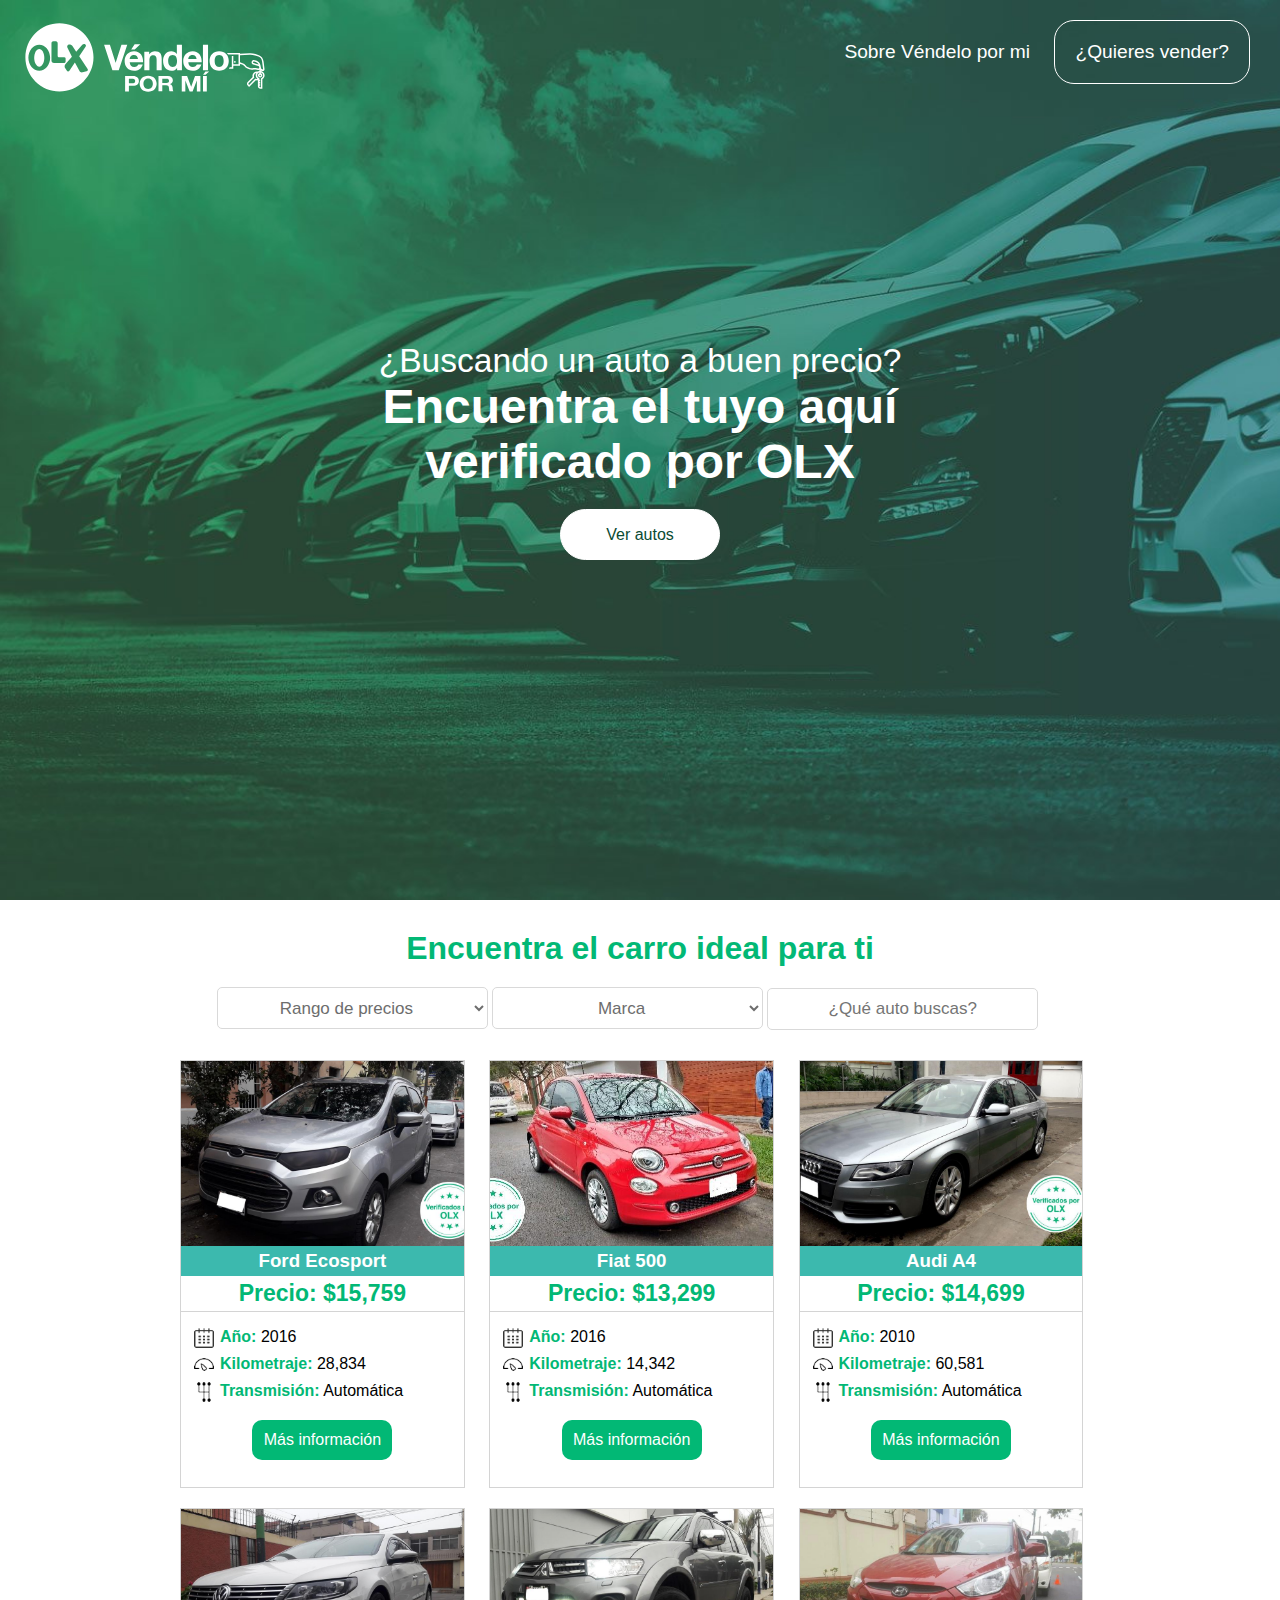
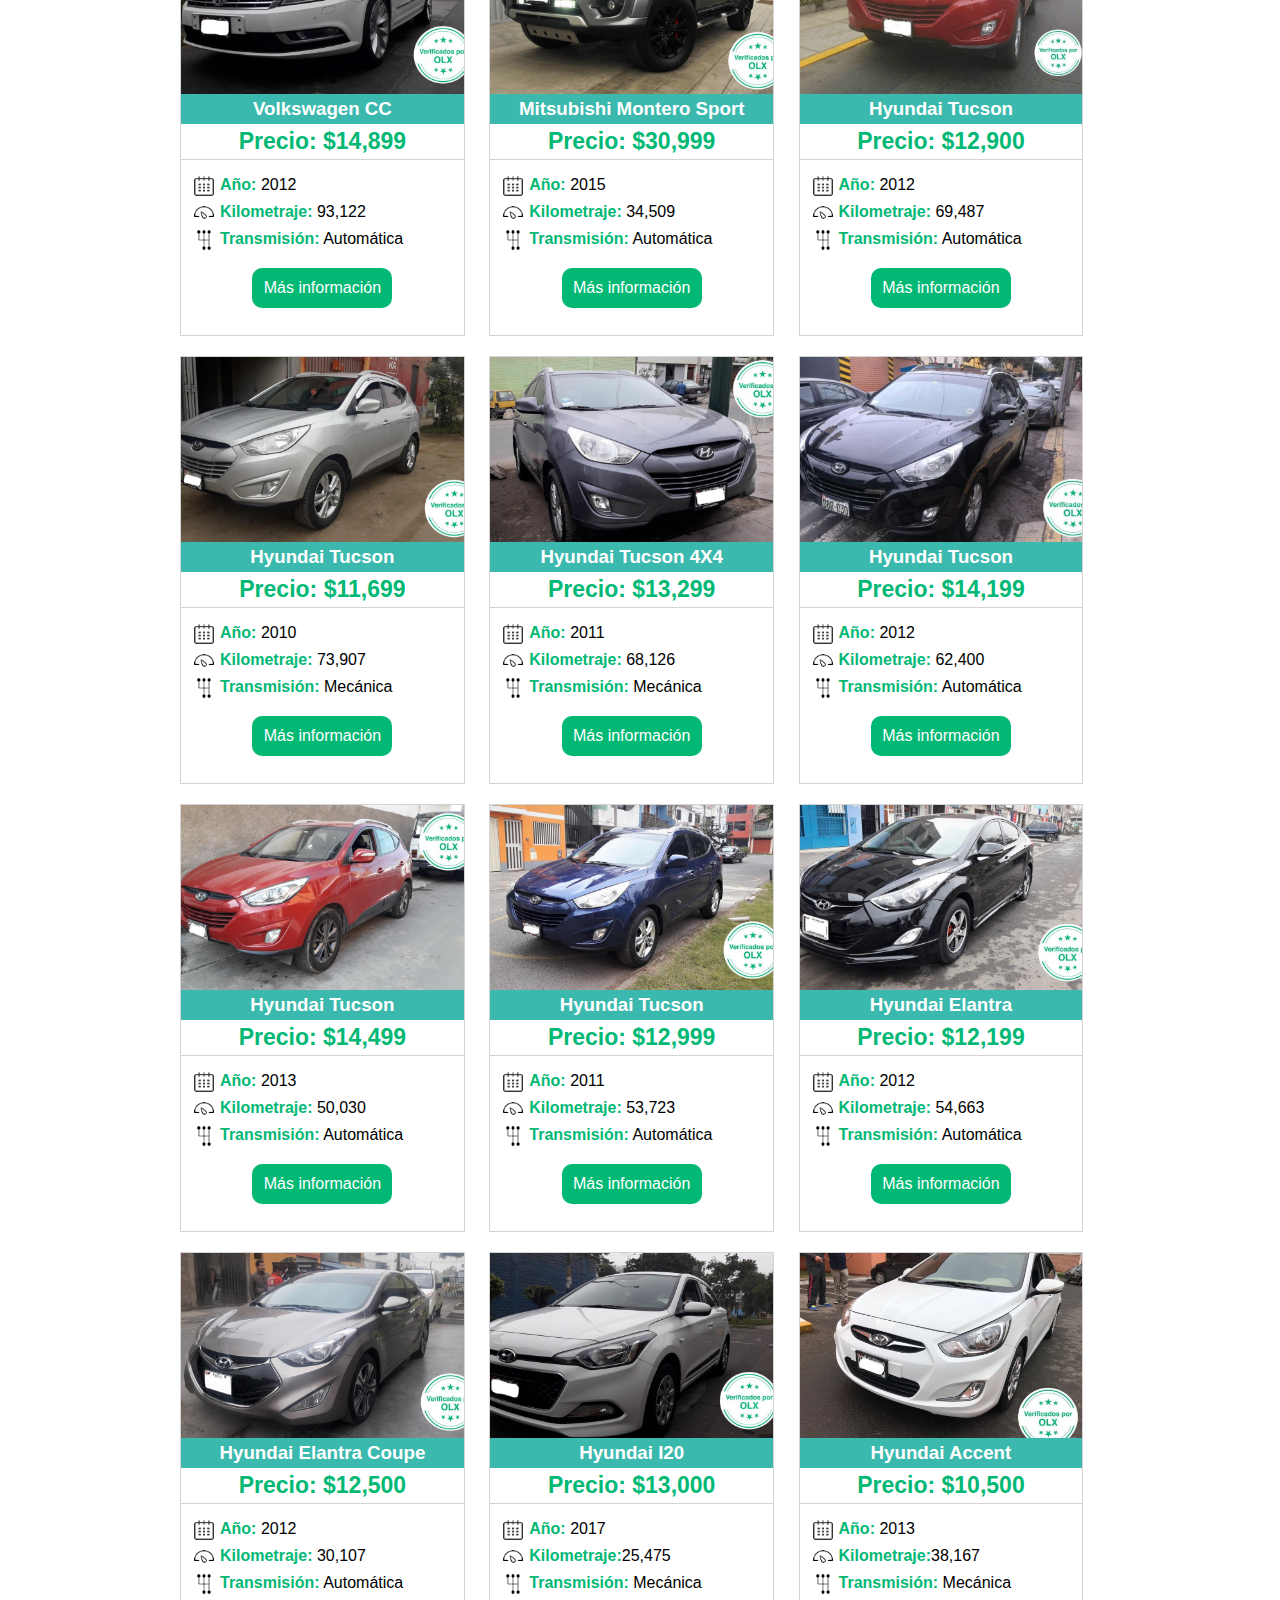
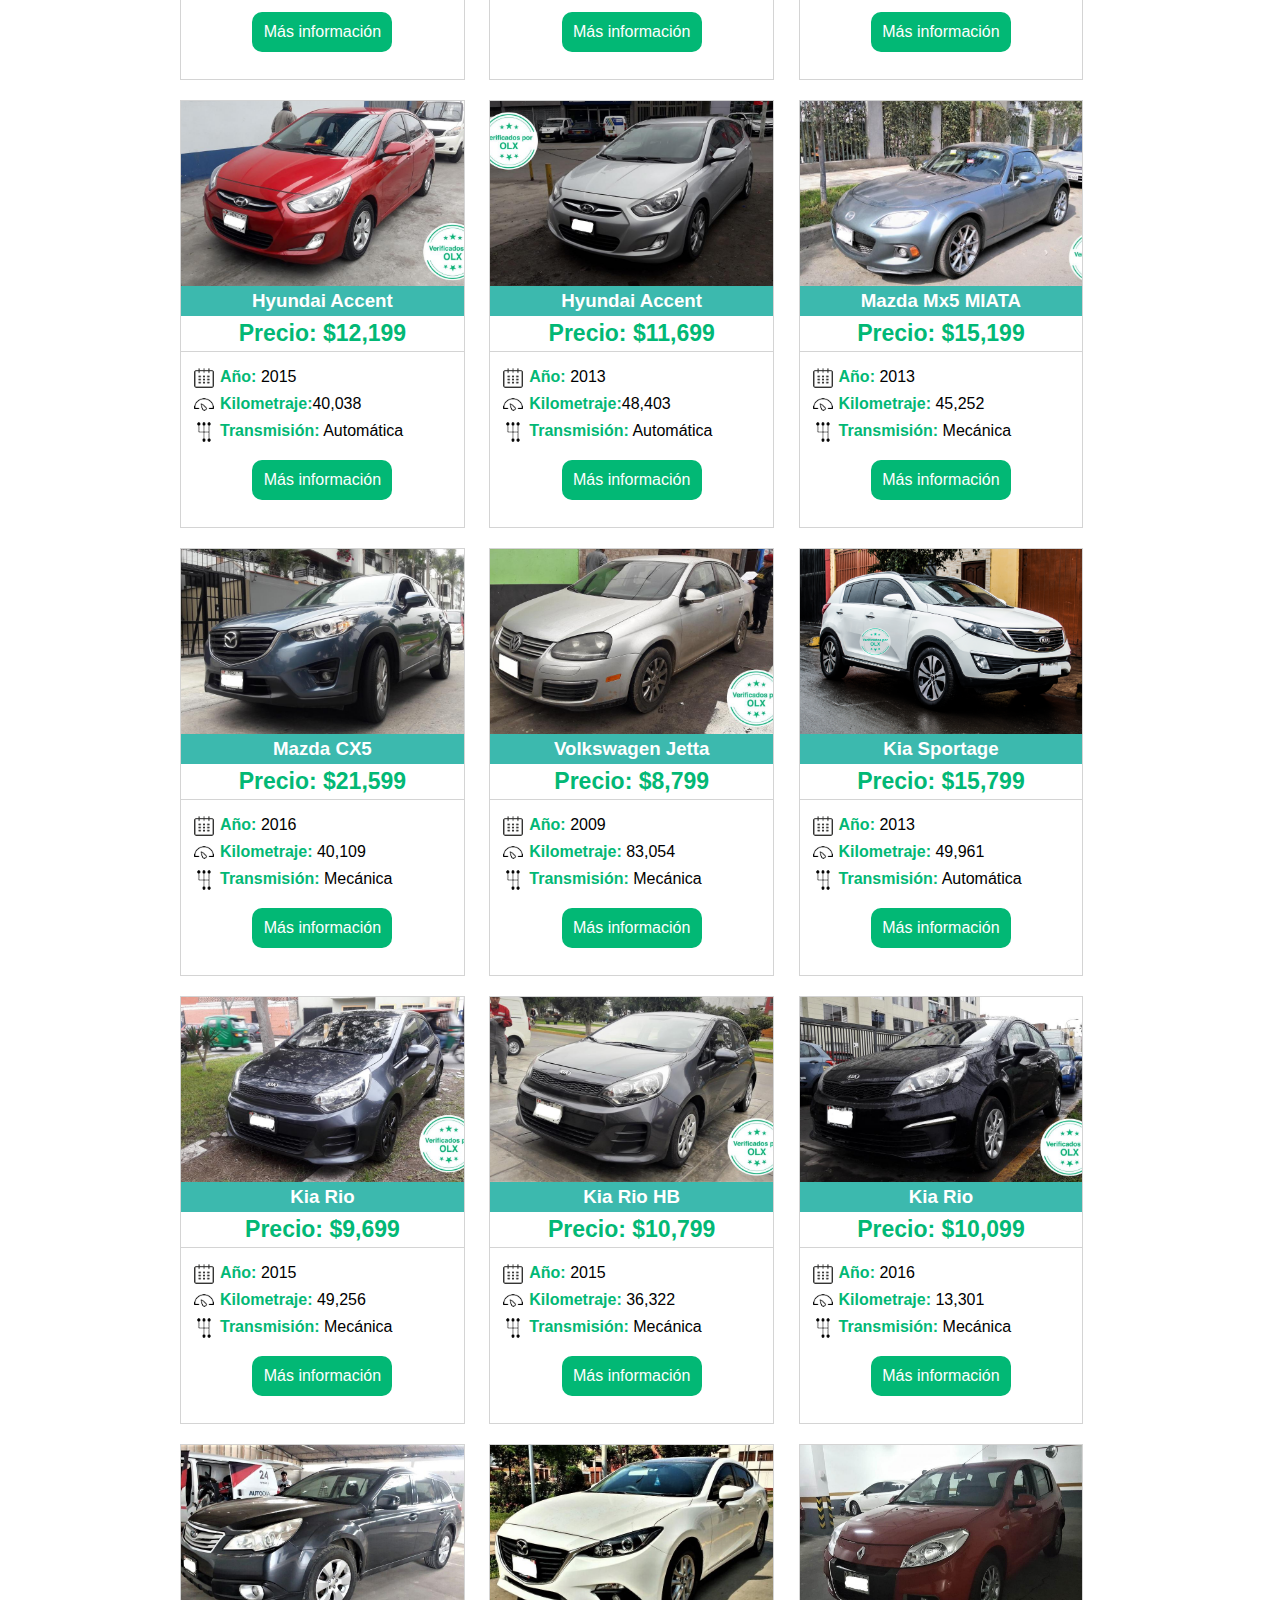
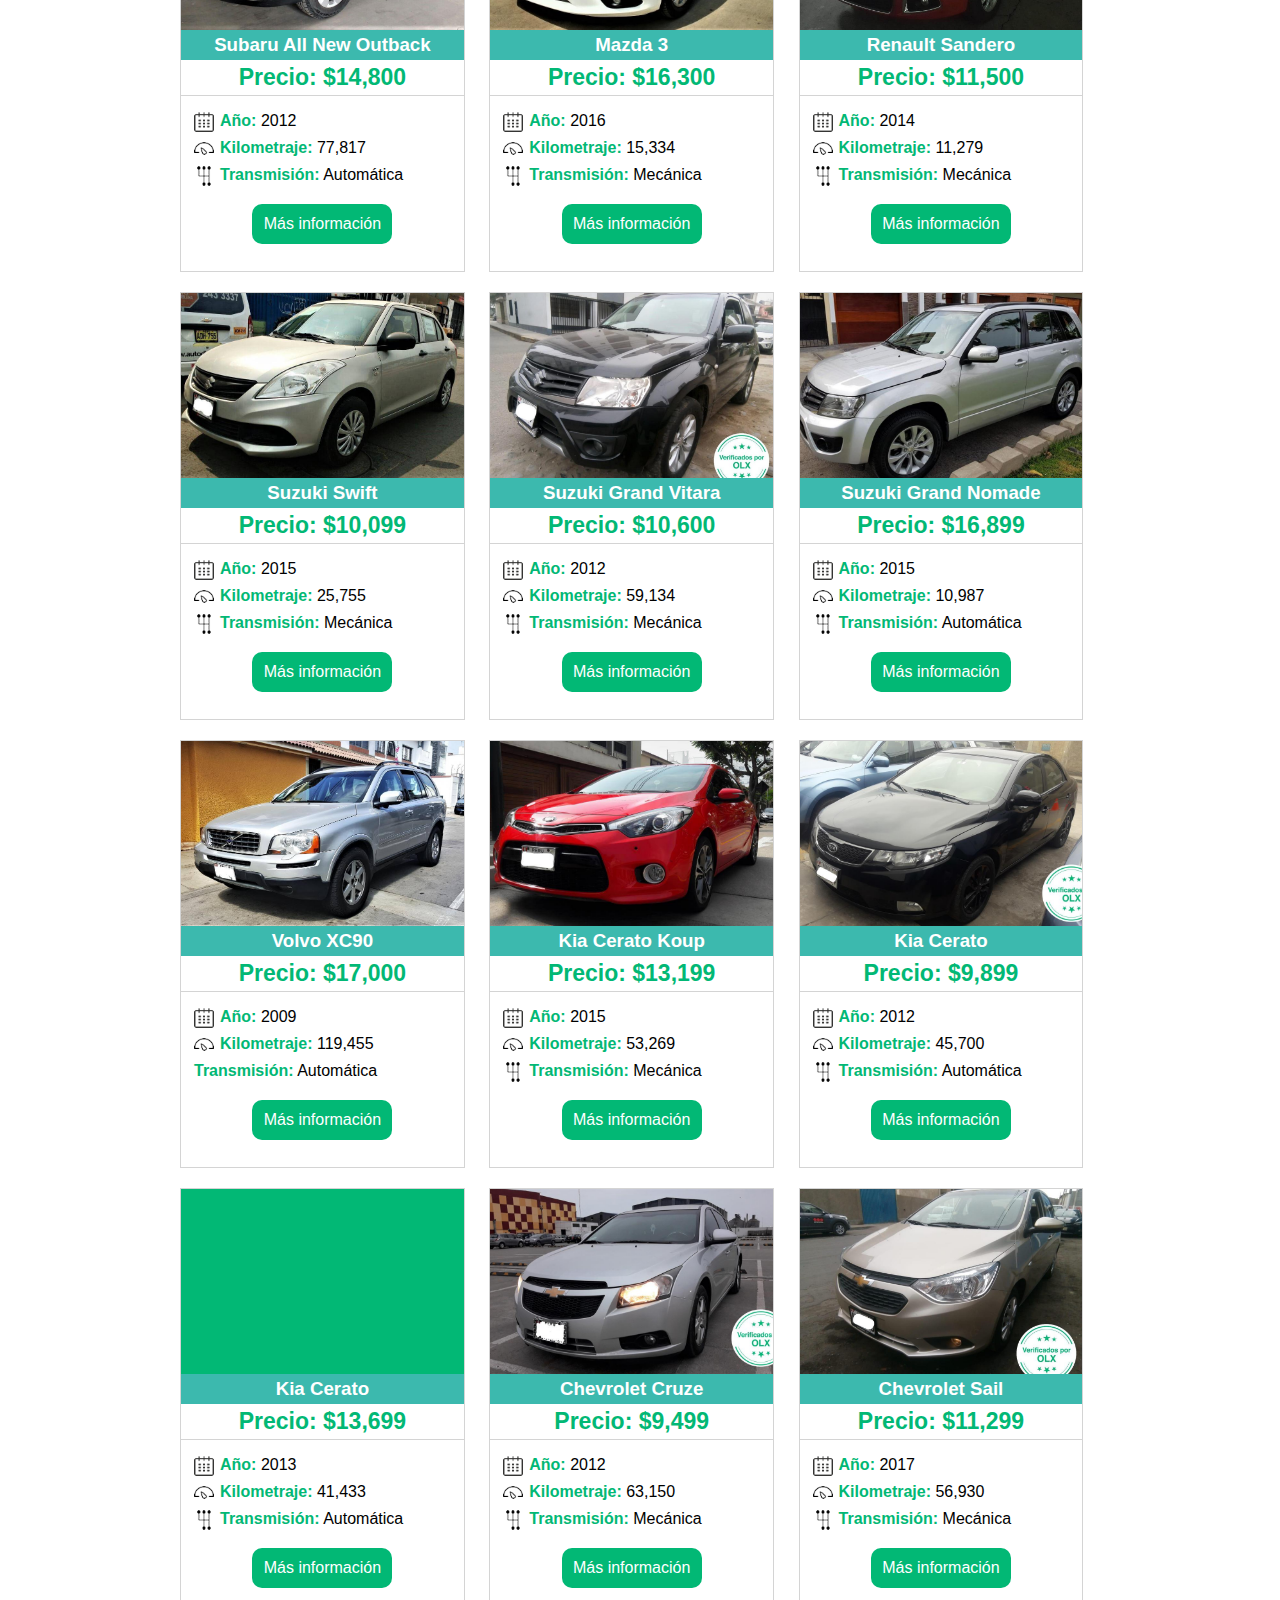
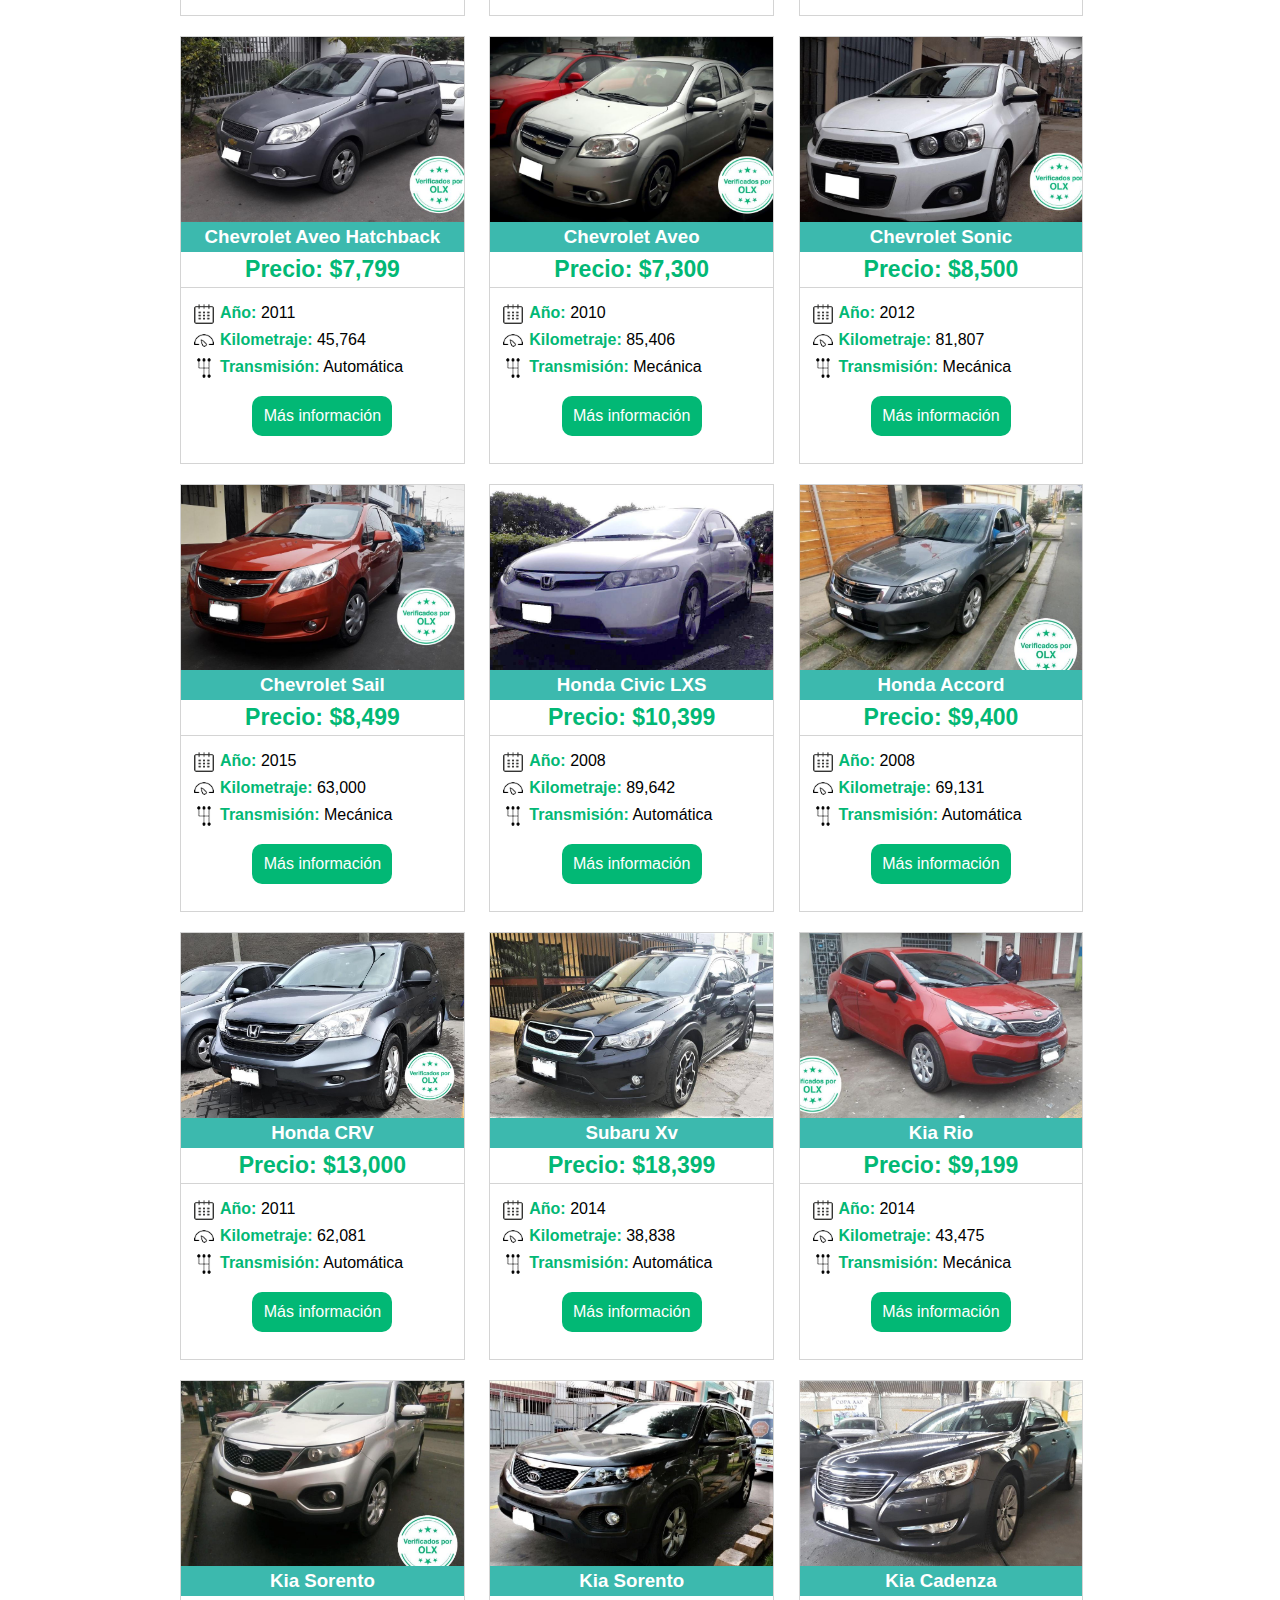
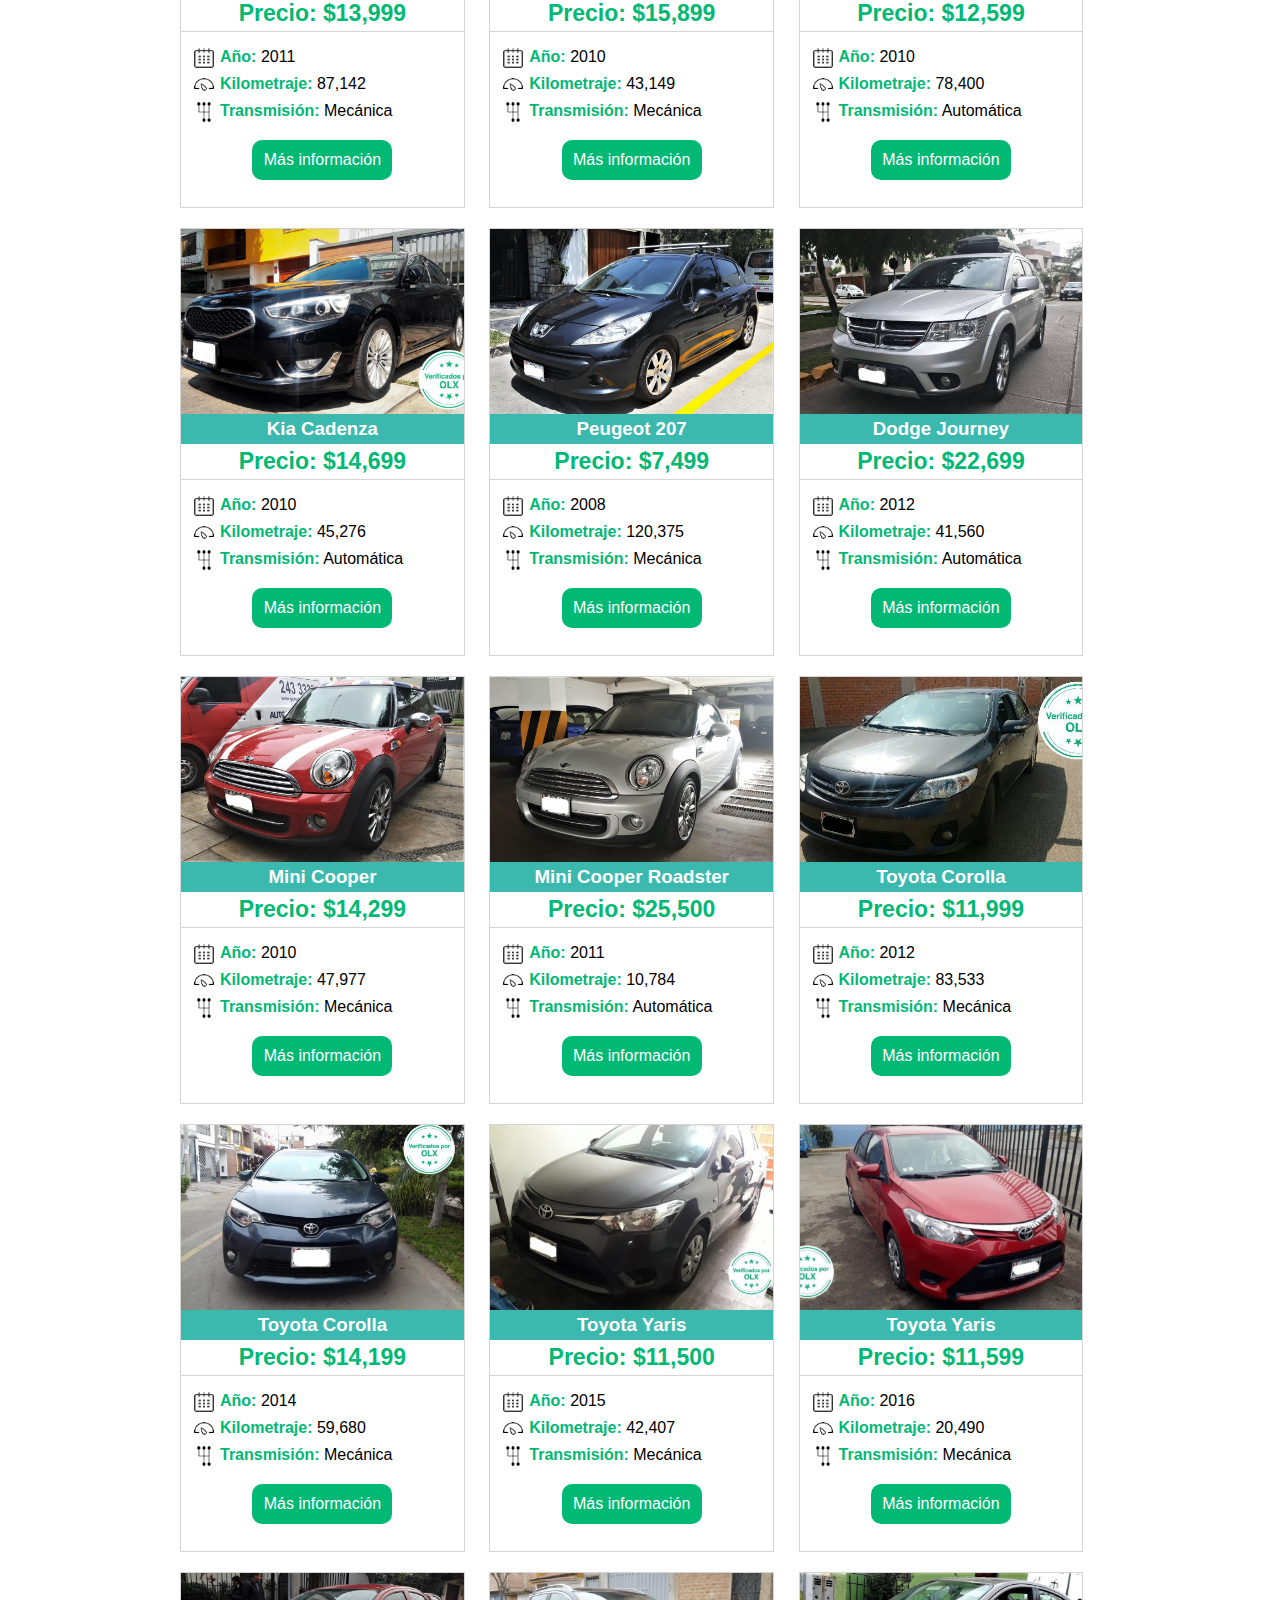
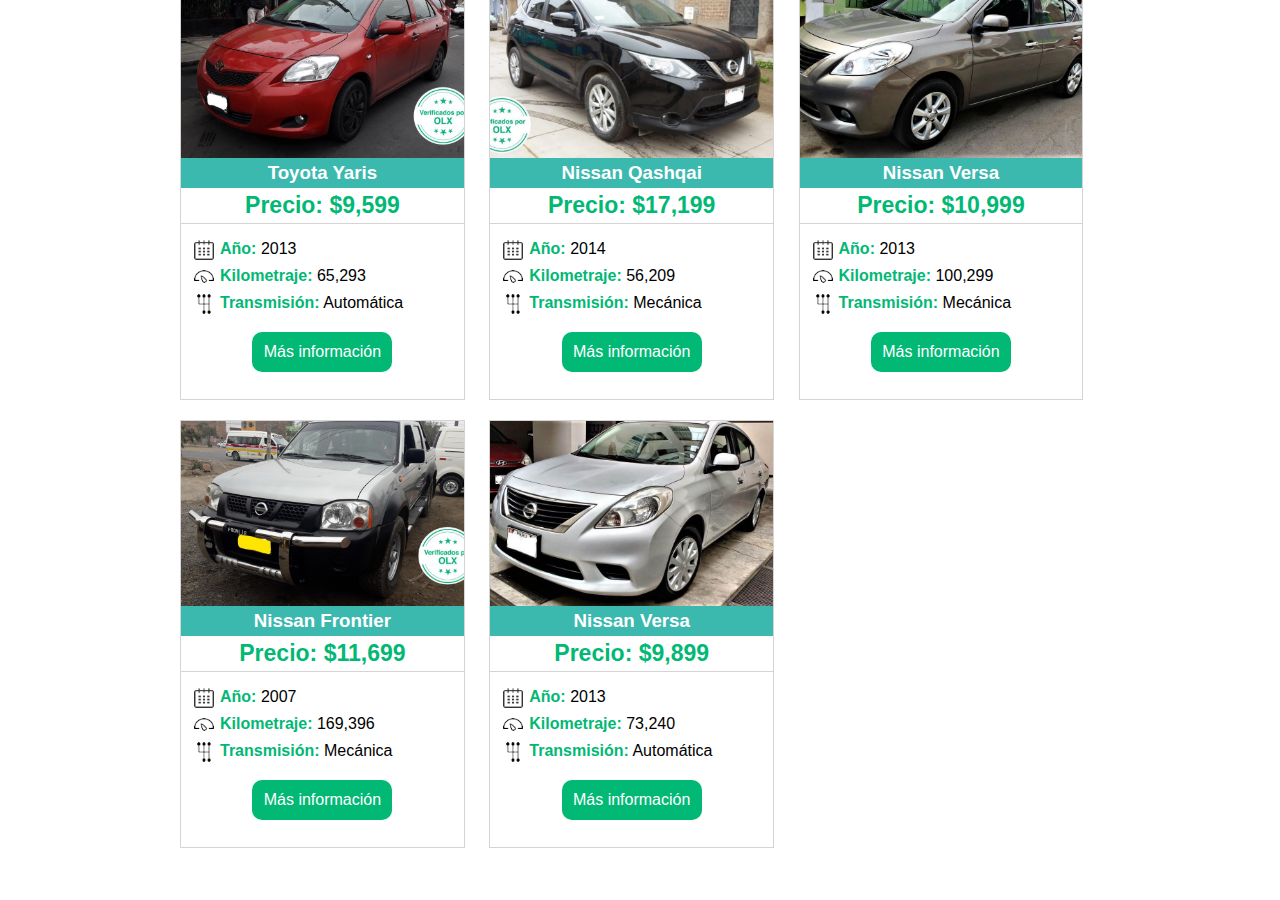
==== index.html @ a5c83b0e "cambios" ====
<!DOCTYPE html>
<html lang="es">

<head>

    <!-- Hotjar Tracking Code for http://landing.olx.com/-peru/vendelo-por-mi/comprar/ -->
    <script>
        (function (h, o, t, j, a, r) {
            h.hj = h.hj || function () {
                (h.hj.q = h.hj.q || []).push(arguments)
            };
            h._hjSettings = {
                hjid: 867197,
                hjsv: 6
            };
            a = o.getElementsByTagName('head')[0];
            r = o.createElement('script');
            r.async = 1;
            r.src = t + h._hjSettings.hjid + j + h._hjSettings.hjsv;
            a.appendChild(r);
        })(window, document, 'https://static.hotjar.com/c/hotjar-', '.js?sv=');
    </script>
    <meta charset="UTF-8">
    <meta name="viewport" content="width=device-width, initial-scale=1.0">
    <meta http-equiv="X-UA-Compatible" content="ie=edge">
    <title>Vehiculos con el respaldo de OLX</title>
    <link rel="stylesheet" href="css/style.css">
    <link rel="shortcut icon" href="img/logoOLX.png" type="image/x-icon" />

    <!-- Google Tag Manager -->
    <script>
        (function (w, d, s, l, i) {
            w[l] = w[l] || [];
            w[l].push({
                'gtm.start': new Date().getTime(),
                event: 'gtm.js'
            });
            var f = d.getElementsByTagName(s)[0],
                j = d.createElement(s),
                dl = l != 'dataLayer' ? '&l=' + l : '';
            j.async = true;
            j.src =
                'https://www.googletagmanager.com/gtm.js?id=' + i + dl;
            f.parentNode.insertBefore(j, f);
        })(window, document, 'script', 'dataLayer', 'GTM-5F9DC5');
    </script>
    <!-- End Google Tag Manager -->

</head>

<body>
    <!-- Google Tag Manager (noscript) -->
    <noscript>
        <iframe src="https://www.googletagmanager.com/ns.html?id=GTM-5F9DC5" height="0" width="0" style="display:none;visibility:hidden"></iframe>
    </noscript>
    <!-- End Google Tag Manager (noscript) -->
    <header class="vendelo">
        <nav class="menu">
            <div class="logo"></div>
            <div class="links">
                <a href="#" class="boton">Sobre Véndelo por mi</a>
                <a href="http://landing.olx.com/-peru/Vendelo-Por-Mi/" class="boton-resaltado2">¿Quieres vender?</a>
            </div>
        </nav>
        <div class="texto-vendelo">
            <h2>¿Buscando un auto a buen precio?</h2>
            <h1>Encuentra el tuyo aquí verificado por OLX</h1>
            <a href="#autos-vendelo" id="boton-resaltado" class="boton-resaltado">Ver autos</a>
        </div>
    </header>

    <header class="vendelo2">
        <nav class="menu">
            <div class="links">
                <a href="#" class="boton-cancelar">X</a>
            </div>
        </nav>
        <div class="texto-vendelo2">
            <img src="img/logo.svg" class="logo" alt="">
            <p>Ahora, OLX vende tu auto por ti. Gestionamos todo el proceso de la venta, que incluye una inspección mecánica
                y revisión de antecedentes, con lo cual garantizamos que todos los autos que gestionamos se encuentran en
                óptimas condiciones. De esta manera, la venta es más efectiva y rápida. Además, tomamos las llamadas y mostramos
                el auto por ti, siempre en coordinación contigo. Finalmente, cuando conseguimos al comprador, te acompañamos
                en todo el proceso de transferencia en la notaria.

                <br>
                <b>Es decir, todos los autos que son vendidos por un consultor de Véndelo por mí tienen el respaldo de OLX.</b>

            </p>
            <a href="" class="boton-resaltado3">Ver autos</a>
        </div>
    </header>


    <section class="carros-vendelo" id="autos-vendelo">
        <h1>Encuentra el carro ideal para ti</h1>
        <form class="carros-vendelo-opciones">

            <fieldset data-filter-group class="select-wrapper">

                <select name="" id="" class="opciones">
                    <option value="" selected>Rango de precios</option>
                    <option value=".rangocero">5,000-10,000</option>
                    <option value=".rangouno">10,000-12,000</option>
                    <option value=".rangodos">12,000-15,000</option>
                    <option value=".rangotres">15,000-20,000</option>
                    <option value=".rangocuatro">20,000-25,000</option>
                    <option value=".rangocinco">25,000-30,000</option>
                    <option value=".rangoseis">>30,000</option>

                </select>
            </fieldset>
            <fieldset data-filter-group class="select-wrapper">

                <select name="" id="" class="opciones">
                    <option value="" selected>Marca</option>
                    <option value=".audi">Audi</option>
                    <option value=".bmw">BMW</option>
                    <option value=".chevrolet">Chevrolet</option>
                    <option value=".dodge">Dodge</option>
                    <option value=".fiat">Fiat</option>
                    <option value=".ford">Ford</option>
                    <option value=".honda">Honda</option>
                    <option value=".hyundai">Hyundai</option>
                    <option value=".jeep">Jeep</option>
                    <option value=".kia">Kia</option>
                    <option value=".mazda">Mazda</option>
                    <option value=".mercedes-Benz">Mercedes Benz</option>
                    <option value=".mitsubishi">Mitsubishi</option>
                    <option value=".mini">Mini</option>
                    <option value=".nissan">Nissan</option>
                    <option value=".peugeot">Peugeot</option>
                    <option value=".renault">Renault</option>
                    <option value=".ssangyong">Ssangyong</option>
                    <option value=".subaru">Subaru</option>
                    <option value=".suzuki">Suzuki</option>
                    <option value=".toyota">Toyota</option>



                    <option value=".volkwagen">Volkswagen</option>
                    <option value=".volvo">Volvo</option>

                </select>
            </fieldset>
            <fieldset data-filter-group class="text-input-wrapper">
                <input type="text" class="text" data-search-attribute="data-mark" placeholder="¿Qué auto buscas?">
            </fieldset>

        </form>

        <div class="autos">

            <div class="mix rangotres ford item" data-mark="ford ecosport,ford, ecosport">
                <div class="imagen-auto" style="background-image:url(img/carros/290718-ford-ecosport.jpg); background-size:cover; background-position:center; background-repeat:no-repeat;"></div>
                <h3>Ford Ecosport</h3>
                <h2>Precio: $15,759</h2>
                <ul>
                    <li>
                        <div class="ano"></div>
                        <b>Año:</b> 2016</li>
                    <li>
                        <div class="kilometraje"></div>
                        <b>Kilometraje:</b> 28,834</li>
                    <li>
                        <div class="transmision"></div>
                        <b>Transmisión:</b> Automática</li>
                    <a id="comprar-boton36" target="_blank" href="formulario.html?valor=Ford Ecosport">Más información</a>
                </ul>
            </div>


            <div class="mix rangodos fiat item" data-mark="fiat 500,fiat">
                <div class="imagen-auto" style="background-image:url(img/carros/290718-fiat-500.jpg); background-size:cover; background-position:center; background-repeat:no-repeat;"></div>
                <h3>Fiat 500</h3>
                <h2>Precio: $13,299</h2>
                <ul>
                    <li>
                        <div class="ano"></div>
                        <b>Año:</b> 2016</li>
                    <li>
                        <div class="kilometraje"></div>
                        <b>Kilometraje:</b> 14,342</li>
                    <li>
                        <div class="transmision"></div>
                        <b>Transmisión:</b> Automática</li>
                    <a id="comprar-boton36" target="_blank" href="formulario.html?valor=Fiat 500">Más información</a>
                </ul>
            </div>

           


           



            <div class="mix rangotres audi item" data-mark="audi,audi a4,a4">
                <div class="imagen-auto" style="background-image:url(img/carros/audia4jul.jpg); background-size:cover; background-position:center; background-repeat:no-repeat;"></div>
                <h3>Audi A4</h3>
                <h2>Precio: $14,699</h2>
                <ul>
                    <li>
                        <div class="ano"></div>
                        <b>Año:</b> 2010</li>
                    <li>
                        <div class="kilometraje"></div>
                        <b>Kilometraje:</b> 60,581</li>
                    <li>
                        <div class="transmision"></div>
                        <b>Transmisión:</b> Automática</li>
                    <a id="comprar-boton36" target="_blank" href="formulario.html?valor=Audi A4">Más información</a>
                </ul>
            </div>


           


            <div class="mix rangodos volkwagen item" data-mark="volkswagen,volkswagen cc,cc">
                <div class="imagen-auto" style="background-image:url(img/carros/volskwagencc.jpg); background-size:cover; background-position:center; background-repeat:no-repeat;"></div>
                <h3>Volkswagen CC</h3>
                <h2>Precio: $14,899</h2>
                <ul>
                    <li>
                        <div class="ano"></div>
                        <b>Año:</b> 2012</li>
                    <li>
                        <div class="kilometraje"></div>
                        <b>Kilometraje:</b> 93,122</li>
                    <li>
                        <div class="transmision"></div>
                        <b>Transmisión:</b> Automática</li>
                    <a id="comprar-boton36" target="_blank" href="formulario.html?valor=Volkswagen CC">Más información</a>
                </ul>
            </div>



            <div class="mix rangoseis mitsubishi item" data-mark="montero sport,mitsubishi montero sport,mitsubishi montero">
                <div class="imagen-auto" style="background-image:url(img/carros/monstersport.jpg); background-size:cover; background-position:center; background-repeat:no-repeat;"></div>
                <h3>Mitsubishi Montero Sport</h3>
                <h2>Precio: $30,999</h2>
                <ul>
                    <li>
                        <div class="ano"></div>
                        <b>Año:</b> 2015</li>
                    <li>
                        <div class="kilometraje"></div>
                        <b>Kilometraje:</b> 34,509</li>
                    <li>
                        <div class="transmision"></div>
                        <b>Transmisión:</b> Automática</li>
                    <a id="comprar-boton36" target="_blank" href="formulario.html?valor=Mitsubishi Montero Sport">Más información</a>
                </ul>
            </div>





            <div class="mix rangodos hyundai item" data-mark="hyundai,hyundai tucson,tucson">
                <div class="imagen-auto" style="background-image:url(img/carros/hyundait.jpg); background-size:cover; background-position:center; background-repeat:no-repeat;"></div>
                <h3>Hyundai Tucson</h3>
                <h2>Precio: $12,900</h2>
                <ul>
                    <li>
                        <div class="ano"></div>
                        <b>Año:</b> 2012</li>
                    <li>
                        <div class="kilometraje"></div>
                        <b>Kilometraje:</b> 69,487</li>
                    <li>
                        <div class="transmision"></div>
                        <b>Transmisión:</b> Automática</li>
                    <a id="comprar-boton36" target="_blank" href="formulario.html?valor=Hyundai Tucson">Más información</a>
                </ul>
            </div>


            <div class="mix rangodos hyundai item" data-mark="hyundai,hyundai tucson,tucson">
                <div class="imagen-auto" style="background-image:url(img/carros/310718-hyundai-tucson.jpg); background-size:cover; background-position:center; background-repeat:no-repeat;"></div>
                <h3>Hyundai Tucson</h3>
                <h2>Precio: $11,699</h2>
                <ul>
                    <li>
                        <div class="ano"></div>
                        <b>Año:</b> 2010</li>
                    <li>
                        <div class="kilometraje"></div>
                        <b>Kilometraje:</b> 73,907</li>
                    <li>
                        <div class="transmision"></div>
                        <b>Transmisión:</b> Mecánica</li>
                    <a id="comprar-boton36" target="_blank" href="formulario.html?valor=Hyundai Tucson">Más información</a>
                </ul>
            </div>


            <div class="mix rangodos hyundai item" data-mark="hyundai,hyundai tucson,tucson">
                <div class="imagen-auto" style="background-image:url(img/carros/290718-hyundai-tucson-4x4.jpg); background-size:cover; background-position:center; background-repeat:no-repeat;"></div>
                <h3>Hyundai Tucson 4X4</h3>
                <h2>Precio: $13,299</h2>
                <ul>
                    <li>
                        <div class="ano"></div>
                        <b>Año:</b> 2011</li>
                    <li>
                        <div class="kilometraje"></div>
                        <b>Kilometraje:</b> 68,126</li>
                    <li>
                        <div class="transmision"></div>
                        <b>Transmisión:</b> Mecánica</li>
                    <a id="comprar-boton36" target="_blank" href="formulario.html?valor=Hyundai Tucson">Más información</a>
                </ul>
            </div>



            <div class="mix rangodos hyundai item" data-mark="hyundai,hyundai tucson,tucson">
                <div class="imagen-auto" style="background-image:url(img/carros/290718-hyundai-tucson.jpg); background-size:cover; background-position:center; background-repeat:no-repeat;"></div>
                <h3>Hyundai Tucson</h3>
                <h2>Precio: $14,199</h2>
                <ul>
                    <li>
                        <div class="ano"></div>
                        <b>Año:</b> 2012</li>
                    <li>
                        <div class="kilometraje"></div>
                        <b>Kilometraje:</b> 62,400</li>
                    <li>
                        <div class="transmision"></div>
                        <b>Transmisión:</b> Automática</li>
                    <a id="comprar-boton36" target="_blank" href="formulario.html?valor=Hyundai Tucson">Más información</a>
                </ul>
            </div>


            <div class="mix rangodos hyundai item" data-mark="hyundai,hyundai tucson,tucson">
                <div class="imagen-auto" style="background-image:url(img/carros/290718-hyundai-tucson2.jpg); background-size:cover; background-position:center; background-repeat:no-repeat;"></div>
                <h3>Hyundai Tucson</h3>
                <h2>Precio: $14,499</h2>
                <ul>
                    <li>
                        <div class="ano"></div>
                        <b>Año:</b> 2013</li>
                    <li>
                        <div class="kilometraje"></div>
                        <b>Kilometraje:</b> 50,030</li>
                    <li>
                        <div class="transmision"></div>
                        <b>Transmisión:</b> Automática</li>
                    <a id="comprar-boton36" target="_blank" href="formulario.html?valor=Hyundai Tucson">Más información</a>
                </ul>
            </div>





            

            <div class="mix rangodos hyundai item" data-mark="hyundai,hyundai tucson,tucson">
                <div class="imagen-auto" style="background-image:url(img/carros/170718-hyundaitucson.jpg); background-size:cover; background-position:center; background-repeat:no-repeat;"></div>
                <h3>Hyundai Tucson</h3>
                <h2>Precio: $12,999</h2>
                <ul>
                    <li>
                        <div class="ano"></div>
                        <b>Año:</b> 2011</li>
                    <li>
                        <div class="kilometraje"></div>
                        <b>Kilometraje:</b> 53,723</li>
                    <li>
                        <div class="transmision"></div>
                        <b>Transmisión:</b> Automática</li>
                    <a id="comprar-boton36" target="_blank" href="formulario.html?valor=Hyundai Tucson">Más información</a>
                </ul>
            </div>



   

            <div class="mix rangodos hyundai item" data-mark="hyundai,hyundai elantra,elantra">
                <div class="imagen-auto" style="background-image:url(img/carros/170718-elantra13.jpg); background-size:cover; background-position:center; background-repeat:no-repeat;"></div>
                <h3>Hyundai Elantra</h3>
                <h2>Precio: $12,199</h2>
                <ul>
                    <li>
                        <div class="ano"></div>
                        <b>Año:</b> 2012</li>
                    <li>
                        <div class="kilometraje"></div>
                        <b>Kilometraje:</b> 54,663</li>
                    <li>
                        <div class="transmision"></div>
                        <b>Transmisión:</b> Automática</li>
                    <a id="comprar-boton36" target="_blank" href="formulario.html?valor=Hyundai Elantra">Más información</a>
                </ul>
            </div>



            <div class="mix rangodos hyundai item" data-mark="hyundai,hyundai elantra,elantra">
                <div class="imagen-auto" style="background-image:url(img/carros/170718-elantra12.jpg); background-size:cover; background-position:center; background-repeat:no-repeat;"></div>
                <h3>Hyundai Elantra Coupe</h3>
                <h2>Precio: $12,500</h2>
                <ul>
                    <li>
                        <div class="ano"></div>
                        <b>Año:</b> 2012</li>
                    <li>
                        <div class="kilometraje"></div>
                        <b>Kilometraje:</b> 30,107</li>
                    <li>
                        <div class="transmision"></div>
                        <b>Transmisión:</b> Automática</li>
                    <a id="comprar-boton36" target="_blank" href="formulario.html?valor=Hyundai Elantra">Más información</a>
                </ul>
            </div>







           





            <div class="mix rangodos hyundai item" data-mark="hyundai,hyundai i20,i20">
                <div class="imagen-auto" style="background-image:url(img/carros/230718-hyundaii20.jpg); background-size:cover; background-position:center; background-repeat:no-repeat;"></div>
                <h3>Hyundai I20</h3>
                <h2>Precio: $13,000</h2>
                <ul>
                    <li>
                        <div class="ano"></div>
                        <b>Año:</b> 2017</li>
                    <li>
                        <div class="kilometraje"></div>
                        <b>Kilometraje:</b>25,475</li>
                    <li>
                        <div class="transmision"></div>
                        <b>Transmisión:</b> Mecánica</li>
                    <a id="comprar-boton36" target="_blank" href="formulario.html?valor=Hyundai i20">Más información</a>
                </ul>
            </div>


           


            <div class="mix rangocero hyundai item" data-mark="hyundai,hyundai accent,accent">
                <div class="imagen-auto" style="background-image:url(img/carros/310718-hyundai-accent.jpg); background-size:cover; background-position:center; background-repeat:no-repeat;"></div>
                <h3>Hyundai Accent</h3>
                <h2>Precio: $10,500</h2>
                <ul>
                    <li>
                        <div class="ano"></div>
                        <b>Año:</b> 2013</li>
                    <li>
                        <div class="kilometraje"></div>
                        <b>Kilometraje:</b>38,167</li>
                    <li>
                        <div class="transmision"></div>
                        <b>Transmisión:</b> Mecánica</li>
                    <a id="comprar-boton36" target="_blank" href="formulario.html?valor=Hyundai Accent">Más información</a>
                </ul>
            </div>

            <div class="mix rangodos hyundai item" data-mark="hyundai,hyundai accent,accent">
                <div class="imagen-auto" style="background-image:url(img/carros/130818-hyundai-accent.jpg); background-size:cover; background-position:center; background-repeat:no-repeat;"></div>
                <h3>Hyundai Accent</h3>
                <h2>Precio: $12,199</h2>
                <ul>
                    <li>
                        <div class="ano"></div>
                        <b>Año:</b> 2015</li>
                    <li>
                        <div class="kilometraje"></div>
                        <b>Kilometraje:</b>40,038</li>
                    <li>
                        <div class="transmision"></div>
                        <b>Transmisión:</b> Automática</li>
                    <a id="comprar-boton36" target="_blank" href="formulario.html?valor=Hyundai Accent">Más información</a>
                </ul>
            </div>


            <div class="mix rangouno hyundai item" data-mark="hyundai,hyundai accent,accent">
                <div class="imagen-auto" style="background-image:url(img/carros/060818-hyundaiaccent.jpg); background-size:cover; background-position:center; background-repeat:no-repeat;"></div>
                <h3>Hyundai Accent</h3>
                <h2>Precio: $11,699</h2>
                <ul>
                    <li>
                        <div class="ano"></div>
                        <b>Año:</b> 2013</li>
                    <li>
                        <div class="kilometraje"></div>
                        <b>Kilometraje:</b>48,403</li>
                    <li>
                        <div class="transmision"></div>
                        <b>Transmisión:</b> Automática</li>
                    <a id="comprar-boton36" target="_blank" href="formulario.html?valor=Hyundai Accent">Más información</a>
                </ul>
            </div>






            

            <div class="mix rangodos mazda item" data-mark="mazda,mazda mx5 miata,mazda mx5">
                <div class="imagen-auto" style="background-image:url(img/carros/170718-mazda1.jpg); background-size:cover; background-position:center; background-repeat:no-repeat;"></div>
                <h3>Mazda Mx5 MIATA</h3>
                <h2>Precio: $15,199</h2>
                <ul>
                    <li>
                        <div class="ano"></div>
                        <b>Año:</b> 2013</li>
                    <li>
                        <div class="kilometraje"></div>
                        <b>Kilometraje:</b> 45,252</li>
                    <li>
                        <div class="transmision"></div>
                        <b>Transmisión:</b> Mecánica</li>
                    <a id="comprar-boton36" target="_blank" href="formulario.html?valor=Mazda MX5 MIATA">Más información</a>
                </ul>
            </div>


            <div class="mix rangocuatro mazda item" data-mark="mazda,mazda cx5,cx5">
                <div class="imagen-auto" style="background-image:url(img/carros/MAZDAcx5.jpg); background-size:cover; background-position:center; background-repeat:no-repeat;"></div>
                <h3>Mazda CX5</h3>
                <h2>Precio: $21,599</h2>
                <ul>
                    <li>
                        <div class="ano"></div>
                        <b>Año:</b> 2016</li>
                    <li>
                        <div class="kilometraje"></div>
                        <b>Kilometraje:</b> 40,109</li>
                    <li>
                        <div class="transmision"></div>
                        <b>Transmisión:</b> Mecánica</li>
                    <a id="comprar-boton36" target="_blank" href="formulario.html?valor=Mazda CX5">Más información</a>
                </ul>
            </div>


          



            <div class="mix rangocero volkwagen item" data-mark="volkswagen,volkswagen jetta,jetta">
                <div class="imagen-auto" style="background-image:url(img/carros/volo24.jpg); background-size:cover; background-position:center; background-repeat:no-repeat;"></div>
                <h3>Volkswagen Jetta</h3>
                <h2>Precio: $8,799</h2>
                <ul>
                    <li>
                        <div class="ano"></div>
                        <b>Año:</b> 2009</li>
                    <li>
                        <div class="kilometraje"></div>
                        <b>Kilometraje:</b> 83,054</li>
                    <li>
                        <div class="transmision"></div>
                        <b>Transmisión:</b> Mecánica</li>
                    <a id="comprar-boton36" target="_blank" href="formulario.html?valor=Volkswagen Jetta">Más información</a>
                </ul>
            </div>



           


            <div class="mix rangotres kia item" data-mark="kia sportage, sportage,10000,kia">
                <div class="imagen-auto" style="background-image:url(img/carros/130818-kia-sportage.png); background-size:cover; background-position:center; background-repeat:no-repeat;"></div>
                <h3>Kia Sportage</h3>
                <h2>Precio: $15,799</h2>
                <ul>
                    <li>
                        <div class="ano"></div>
                        <b>Año:</b> 2013</li>
                    <li>
                        <div class="kilometraje"></div>
                        <b>Kilometraje:</b> 49,961</li>
                    <li>
                        <div class="transmision"></div>
                        <b>Transmisión:</b> Automática</li>
                    <a id="comprar-boton52" target="_blank" href="formulario.html?valor=Kia Sportage" data-modelo="Kia Sorento">Más información</a>
                </ul>
            </div>





           
            

            <div class="mix rangocero kia item" data-mark="kia rio,rio,kia">
                <div class="imagen-auto" style="background-image:url(img/carros/230718-kiario.jpg); background-size:cover; background-position:center; background-repeat:no-repeat;"></div>
                <h3>Kia Rio</h3>
                <h2>Precio: $9,699</h2>
                <ul>
                    <li>
                        <div class="ano"></div>
                        <b>Año:</b> 2015</li>
                    <li>
                        <div class="kilometraje"></div>
                        <b>Kilometraje:</b> 49,256</li>
                    <li>
                        <div class="transmision"></div>
                        <b>Transmisión:</b> Mecánica</li>
                    <a id="comprar-boton5" target="_blank" href="formulario.html?valor=Kia Rio HB">Más información</a>
                </ul>
            </div>

          






            



            <div class="mix rangouno kia item" data-mark="kia rio,rio,kia">
                <div class="imagen-auto" style="background-image:url(img/carros/170718-kiariohb.jpg); background-size:cover; background-position:center; background-repeat:no-repeat;"></div>
                <h3>Kia Rio HB</h3>
                <h2>Precio: $10,799</h2>
                <ul>
                    <li>
                        <div class="ano"></div>
                        <b>Año:</b> 2015</li>
                    <li>
                        <div class="kilometraje"></div>
                        <b>Kilometraje:</b> 36,322</li>
                    <li>
                        <div class="transmision"></div>
                        <b>Transmisión:</b> Mecánica</li>
                    <a id="comprar-boton5" target="_blank" href="formulario.html?valor=Kia Rio">Más información</a>
                </ul>
            </div>





            






            <div class="mix rangouno kia item" data-mark="kia rio,rio,kia">
                <div class="imagen-auto" style="background-image:url(img/carros/160718-kiario3.jpg); background-size:cover; background-position:center; background-repeat:no-repeat;"></div>
                <h3>Kia Rio</h3>
                <h2>Precio: $10,099</h2>
                <ul>
                    <li>
                        <div class="ano"></div>
                        <b>Año:</b> 2016</li>
                    <li>
                        <div class="kilometraje"></div>
                        <b>Kilometraje:</b> 13,301</li>
                    <li>
                        <div class="transmision"></div>
                        <b>Transmisión:</b> Mecánica</li>
                    <a id="comprar-boton5" target="_blank" href="formulario.html?valor=Kia Rio">Más información</a>
                </ul>
            </div>




            <div class="mix rangouno rangodos subaru item" data-mark="subaru,subaru all new outback, subaru new outback">
                <div class="imagen-auto" style="background-image:url(img/carros/subarito2.jpg); background-size:cover; background-position:center; background-repeat:no-repeat;"></div>
                <h3>Subaru All New Outback</h3>
                <h2>Precio: $14,800</h2>
                <ul>
                    <li>
                        <div class="ano"></div>
                        <b>Año:</b> 2012</li>
                    <li>
                        <div class="kilometraje"></div>
                        <b>Kilometraje:</b> 77,817</li>
                    <li>
                        <div class="transmision"></div>
                        <b>Transmisión:</b> Automática</li>
                    <a id="comprar-boton5" target="_blank" href="formulario.html?valor=Subaru All New Outback" data-modelo="Subaru All New Outback">Más información</a>
                </ul>
            </div>




            <div class="mix rangodos mazda item" data-mark="21000,20000, mazda3, mazda, mazda 3">
                <div class="imagen-auto" style="background-image:url(img/carros/mazda3.jpg); background-size:cover; background-position:center; background-repeat:no-repeat;"></div>
                <h3>Mazda 3</h3>
                <h2>Precio: $16,300</h2>
                <ul>
                    <li>
                        <div class="ano"></div>
                        <b>Año:</b> 2016</li>
                    <li>
                        <div class="kilometraje"></div>
                        <b>Kilometraje:</b> 15,334</li>
                    <li>
                        <div class="transmision"></div>
                        <b>Transmisión:</b> Mecánica</li>
                    <a id="comprar-boton44" target="_blank" href="formulario.html?valor=Mazda 3">Más información</a>
                </ul>
            </div>



            <div class="mix rangouno renault item" data-mark="renault,11000,10000, renault sandero,sandero">
                <div class="imagen-auto" style="background-image:url(img/carros/renault-sandero.jpg); background-size:cover; background-position:center; background-repeat:no-repeat;"></div>
                <h3>Renault Sandero</h3>
                <h2>Precio: $11,500</h2>
                <ul>
                    <li>
                        <div class="ano"></div>
                        <b>Año:</b> 2014</li>
                    <li>
                        <div class="kilometraje"></div>
                        <b>Kilometraje:</b> 11,279</li>
                    <li>
                        <div class="transmision"></div>
                        <b>Transmisión:</b> Mecánica</li>
                    <a id="comprar-boton2" target="_blank" href="formulario.html?valor=Renault Sandero" data-modelo="Renault Sandero">Más información</a>
                </ul>
            </div>



           







            <div class="mix rangouno suzuki item" data-mark="10000,suzuki,swift, suzuki swift">
                <div class="imagen-auto" style="background-image:url(img/carros/suzukikion.jpg); background-size:cover; background-position:center; background-repeat:no-repeat;"></div>
                <h3>Suzuki Swift</h3>
                <h2>Precio: $10,099</h2>
                <ul>
                    <li>
                        <div class="ano"></div>
                        <b>Año:</b> 2015</li>
                    <li>
                        <div class="kilometraje"></div>
                        <b>Kilometraje:</b> 25,755</li>
                    <li>
                        <div class="transmision"></div>
                        <b>Transmisión:</b> Mecánica</li>
                    <a id="comprar-boton8" target="_blank" href="formulario.html?valor=Suzuki Swift" data-modelo="Suzuki Swift">Más información</a>
                </ul>
            </div>


            <div class="mix rangouno suzuki item" data-mark="10000,suzuki,grand vitara, suzuki grand vitara">
                <div class="imagen-auto" style="background-image:url(img/carros/170718-suzuki-gran-vitara.jpg); background-size:cover; background-position:center; background-repeat:no-repeat;"></div>
                <h3>Suzuki Grand Vitara </h3>
                <h2>Precio: $10,600</h2>
                <ul>
                    <li>
                        <div class="ano"></div>
                        <b>Año:</b> 2012</li>
                    <li>
                        <div class="kilometraje"></div>
                        <b>Kilometraje:</b> 59,134</li>
                    <li>
                        <div class="transmision"></div>
                        <b>Transmisión:</b> Mecánica</li>
                    <a id="comprar-boton8" target="_blank" href="formulario.html?valor=Suzuki Grand Vitara" data-modelo="Suzuki Swift">Más información</a>
                </ul>
            </div>




            <div class="mix rangotres suzuki item" data-mark="15000,suzuki,grand nomade, suzuki grand nomade">
                <div class="imagen-auto" style="background-image:url(img/carros/grannomad.jpg); background-size:cover; background-position:center; background-repeat:no-repeat;"></div>
                <h3>Suzuki Grand Nomade</h3>
                <h2>Precio: $16,899</h2>
                <ul>
                    <li>
                        <div class="ano"></div>
                        <b>Año:</b> 2015</li>
                    <li>
                        <div class="kilometraje"></div>
                        <b>Kilometraje:</b> 10,987</li>
                    <li>
                        <div class="transmision"></div>
                        <b>Transmisión:</b> Automática</li>
                    <a id="comprar-boton8" target="_blank" href="formulario.html?valor=Suzuki Grand Nomade" data-modelo="Suzuki Swift">Más información</a>
                </ul>
            </div>
            <!-- Termina Grupo 1 -->




            <div class="mix rangotres volvo item" data-mark="volvo,18900,20000, volvo xc90, xc90">
                <div class="imagen-auto" style="background-image:url(img/carros/volvo-camioneta.jpg); background-size:cover; background-position:center; background-repeat:no-repeat;"></div>
                <h3>Volvo XC90</h3>
                <h2>Precio: $17,000</h2>
                <ul>
                    <li>
                        <div class="ano"></div>
                        <b>Año:</b> 2009</li>
                    <li>
                        <div class="kilometraje"></div>
                        <b>Kilometraje:</b> 119,455</li>
                    <li>
                        <b>Transmisión:</b> Automática</li>
                    <a id="comprar-boton11" target="_blank" href="formulario.html?valor=Volvo XC90" data-modelo="Volvo XC90">Más información</a>
                </ul>
            </div>


            <div class="mix rangodos rangodos kia item" data-mark="Cerato,cerato,kia Cerato, Kia cerato, kia cerato">
                <div class="imagen-auto" style="background-image:url(img/carros/ceratokoup.jpg); background-size:cover; background-position:center; background-repeat:no-repeat;"></div>
                <h3>Kia Cerato Koup</h3>
                <h2>Precio: $13,199</h2>
                <ul>
                    <li>
                        <div class="ano"></div>
                        <b>Año:</b> 2015</li>
                    <li>
                        <div class="kilometraje"></div>
                        <b>Kilometraje:</b> 53,269</li>
                    <li>
                        <div class="transmision"></div>
                        <b>Transmisión:</b> Mecánica</li>
                    <a id="comprar-boton48" target="_blank" href="formulario.html?valor=Kia Cerato Koup" data-modelo="Kia Cerato Koup">Más información</a>
                </ul>
            </div>


            <div class="mix rangodos rangocero kia item" data-mark="Cerato,cerato,kia Cerato, Kia cerato, kia cerato">
                <div class="imagen-auto" style="background-image:url(img/carros/060818-kia-cerato.jpg); background-size:cover; background-position:center; background-repeat:no-repeat;"></div>
                <h3>Kia Cerato </h3>
                <h2>Precio: $9,899</h2>
                <ul>
                    <li>
                        <div class="ano"></div>
                        <b>Año:</b> 2012</li>
                    <li>
                        <div class="kilometraje"></div>
                        <b>Kilometraje:</b> 45,700</li>
                    <li>
                        <div class="transmision"></div>
                        <b>Transmisión:</b> Automática</li>
                    <a id="comprar-boton48" target="_blank" href="formulario.html?valor=Kia Cerato" data-modelo="Kia Cerato Koup">Más información</a>
                </ul>
            </div>


            <div class="mix rangouno rangocero kia item" data-mark="Cerato,cerato,kia Cerato, Kia cerato, kia cerato">
                <div class="imagen-auto" style="background-image:url(img/carros/130818-kia-cerato.jpg); background-size:cover; background-position:center; background-repeat:no-repeat;"></div>
                <h3>Kia Cerato </h3>
                <h2>Precio: $13,699</h2>
                <ul>
                    <li>
                        <div class="ano"></div>
                        <b>Año:</b> 2013</li>
                    <li>
                        <div class="kilometraje"></div>
                        <b>Kilometraje:</b> 41,433</li>
                    <li>
                        <div class="transmision"></div>
                        <b>Transmisión:</b> Automática</li>
                    <a id="comprar-boton48" target="_blank" href="formulario.html?valor=Kia Cerato" data-modelo="Kia Cerato Koup">Más información</a>
                </ul>
            </div>



            <div class="mix rangocero chevrolet item" data-mark="chevrolet, chevrolet cruze, cruze,15000">
                <div class="imagen-auto" style="background-image:url(img/carros/170718-cruzeido.jpg); background-size:cover; background-position:center; background-repeat:no-repeat;"></div>
                <h3>Chevrolet Cruze</h3>
                <h2>Precio: $9,499</h2>
                <ul>
                    <li>
                        <div class="ano"></div>
                        <b>Año:</b> 2012</li>
                    <li>
                        <div class="kilometraje"></div>
                        <b>Kilometraje:</b> 63,150</li>
                    <li>
                        <div class="transmision"></div>
                        <b>Transmisión:</b> Mecánica</li>
                    <a id="comprar-boton15" target="_blank" href="formulario.html?valor=Chevrolet Cruze" data-modelo="Chevrolet Cruze">Más información</a>
                </ul>
            </div>


            <div class="mix rangouno chevrolet item" data-mark="chevrolet, chevrolet sail, sail,15000">
                <div class="imagen-auto" style="background-image:url(img/carros/290718-chevroler-sail.jpg); background-size:cover; background-position:center; background-repeat:no-repeat;"></div>
                <h3>Chevrolet Sail</h3>
                <h2>Precio: $11,299</h2>
                <ul>
                    <li>
                        <div class="ano"></div>
                        <b>Año:</b> 2017</li>
                    <li>
                        <div class="kilometraje"></div>
                        <b>Kilometraje:</b> 56,930</li>
                    <li>
                        <div class="transmision"></div>
                        <b>Transmisión:</b> Mecánica</li>
                    <a id="comprar-boton15" target="_blank" href="formulario.html?valor=Chevrolet Sail" data-modelo="Chevrolet Cruze">Más información</a>
                </ul>
            </div>


           



            <div class="mix rangocero chevrolet item" data-mark="chevrolet, chevrolet aveo hacthback, aveo hacthback,15000">
                <div class="imagen-auto" style="background-image:url(img/carros/aveohact.jpg); background-size:cover; background-position:center; background-repeat:no-repeat;"></div>
                <h3>Chevrolet Aveo Hatchback</h3>
                <h2>Precio: $7,799</h2>
                <ul>
                    <li>
                        <div class="ano"></div>
                        <b>Año:</b> 2011</li>
                    <li>
                        <div class="kilometraje"></div>
                        <b>Kilometraje:</b> 45,764</li>
                    <li>
                        <div class="transmision"></div>
                        <b>Transmisión:</b> Automática</li>
                    <a id="comprar-boton15" target="_blank" href="formulario.html?valor=Chevrolet Aveo Hatchback" data-modelo="Chevrolet Cruze">Más información</a>
                </ul>
            </div>



            <div class="mix rangocero chevrolet item" data-mark="chevrolet, chevrolet aveo ,aveo,15000">
                <div class="imagen-auto" style="background-image:url(img/carros/aveo24.jpg); background-size:cover; background-position:center; background-repeat:no-repeat;"></div>
                <h3>Chevrolet Aveo</h3>
                <h2>Precio: $7,300</h2>
                <ul>
                    <li>
                        <div class="ano"></div>
                        <b>Año:</b> 2010</li>
                    <li>
                        <div class="kilometraje"></div>
                        <b>Kilometraje:</b> 85,406</li>
                    <li>
                        <div class="transmision"></div>
                        <b>Transmisión:</b> Mecánica</li>
                    <a id="comprar-boton15" target="_blank" href="formulario.html?valor=Chevrolet Aveo">Más información</a>
                </ul>
            </div>

            <div class="mix rangocero chevrolet item" data-mark="chevrolet, chevrolet sonic ,sonic,15000">
                <div class="imagen-auto" style="background-image:url(img/carros/sonic24.jpg); background-size:cover; background-position:center; background-repeat:no-repeat;"></div>
                <h3>Chevrolet Sonic</h3>
                <h2>Precio: $8,500</h2>
                <ul>
                    <li>
                        <div class="ano"></div>
                        <b>Año:</b> 2012</li>
                    <li>
                        <div class="kilometraje"></div>
                        <b>Kilometraje:</b> 81,807</li>
                    <li>
                        <div class="transmision"></div>
                        <b>Transmisión:</b> Mecánica</li>
                    <a id="comprar-boton15" target="_blank" href="formulario.html?valor=Chevrolet Sonic">Más información</a>
                </ul>
            </div>



           



            <div class="mix rangocero chevrolet item" data-mark="chevrolet, chevrolet sail, sail,11000">
                <div class="imagen-auto" style="background-image:url(img/carros/160718-chevroletsail.jpg); background-size:cover; background-position:center; background-repeat:no-repeat;"></div>
                <h3>Chevrolet Sail</h3>
                <h2>Precio: $8,499</h2>
                <ul>
                    <li>
                        <div class="ano"></div>
                        <b>Año:</b> 2015</li>
                    <li>
                        <div class="kilometraje"></div>
                        <b>Kilometraje:</b> 63,000</li>
                    <li>
                        <div class="transmision"></div>
                        <b>Transmisión:</b> Mecánica</li>
                    <a id="comprar-boton15" target="_blank" href="formulario.html?valor=Chevrolet Sail" data-modelo="Chevrolet Sail">Más información</a>
                </ul>
            </div>




            









            <div class="mix rangouno honda item" data-mark="honda civic LXS,17900,15000, honda, honda civic">
                <div class="imagen-auto" style="background-image:url(img/carros/honda-civic-lxs.jpg); background-size:cover; background-position:center; background-repeat:no-repeat;"></div>
                <h3>Honda Civic LXS</h3>
                <h2>Precio: $10,399</h2>
                <ul>
                    <li>
                        <div class="ano"></div>
                        <b>Año:</b> 2008</li>
                    <li>
                        <div class="kilometraje"></div>
                        <b>Kilometraje:</b> 89,642</li>
                    <li>
                        <div class="transmision"></div>
                        <b>Transmisión:</b> Automática</li>
                    <a id="comprar-boton16" target="_blank" href="formulario.html?valor=Honda Civic LXS" data-modelo="Honda CRV">Más información</a>
                </ul>
            </div>




            <div class="mix rangocero honda item" data-mark="honda accord,17900,15000, honda, honda civic">
                <div class="imagen-auto" style="background-image:url(img/carros/170718-hondaaccord.jpg); background-size:cover; background-position:center; background-repeat:no-repeat;"></div>
                <h3>Honda Accord</h3>
                <h2>Precio: $9,400</h2>
                <ul>
                    <li>
                        <div class="ano"></div>
                        <b>Año:</b> 2008</li>
                    <li>
                        <div class="kilometraje"></div>
                        <b>Kilometraje:</b> 69,131</li>
                    <li>
                        <div class="transmision"></div>
                        <b>Transmisión:</b> Automática</li>
                    <a id="comprar-boton16" target="_blank" href="formulario.html?valor=Honda Civic LXS" data-modelo="Honda CRV">Más información</a>
                </ul>
            </div>

            <div class="mix rangouno honda item" data-mark="honda crv,17900,15000, honda">
                <div class="imagen-auto" style="background-image:url(img/carros/170718-hondacrv4.jpg); background-size:cover; background-position:center; background-repeat:no-repeat;"></div>
                <h3>Honda CRV</h3>
                <h2>Precio: $13,000</h2>
                <ul>
                    <li>
                        <div class="ano"></div>
                        <b>Año:</b> 2011</li>
                    <li>
                        <div class="kilometraje"></div>
                        <b>Kilometraje:</b> 62,081</li>
                    <li>
                        <div class="transmision"></div>
                        <b>Transmisión:</b> Automática</li>
                    <a id="comprar-boton16" target="_blank" href="formulario.html?valor=Honda CRV" >Más información</a>
                </ul>
            </div>





            <div class="mix rangodos subaru item" data-mark="subaru,12000,13000,subaru xv">
                <div class="imagen-auto" style="background-image:url(img/carros/subaru-XV.jpg); background-size:cover; background-position:center; background-repeat:no-repeat;"></div>
                <h3>Subaru Xv</h3>
                <h2>Precio: $18,399</h2>
                <ul>
                    <li>
                        <div class="ano"></div>
                        <b>Año:</b> 2014</li>
                    <li>
                        <div class="kilometraje"></div>
                        <b>Kilometraje:</b> 38,838</li>
                    <li>
                        <div class="transmision"></div>
                        <b>Transmisión:</b> Automática</li>
                    <a id="comprar-boton17" target="_blank" href="formulario.html?valor=Subaru XV" data-modelo="Subaru XV">Más información</a>
                </ul>
            </div>


           
          

            <div class="mix rangocero kia item" data-mark="kia rio, rio,10000,kia">
                <div class="imagen-auto" style="background-image:url(img/carros/290718-kia-rio.jpg); background-size:cover; background-position:center; background-repeat:no-repeat;"></div>
                <h3>Kia Rio</h3>
                <h2>Precio: $9,199</h2>
                <ul>
                    <li>
                        <div class="ano"></div>
                        <b>Año:</b> 2014</li>
                    <li>
                        <div class="kilometraje"></div>
                        <b>Kilometraje:</b> 43,475</li>
                    <li>
                        <div class="transmision"></div>
                        <b>Transmisión:</b> Mecánica</li>
                    <a id="comprar-boton52" target="_blank" href="formulario.html?valor=Kia Rio">Más información</a>
                </ul>
            </div>



            <div class="mix rangodos kia item" data-mark="kia sorento, sorento,10000,kia">
                <div class="imagen-auto" style="background-image:url(img/carros/310718-kia-sorento.jpg); background-size:cover; background-position:center; background-repeat:no-repeat;"></div>
                <h3>Kia Sorento</h3>
                <h2>Precio: $13,999</h2>
                <ul>
                    <li>
                        <div class="ano"></div>
                        <b>Año:</b> 2011</li>
                    <li>
                        <div class="kilometraje"></div>
                        <b>Kilometraje:</b> 87,142</li>
                    <li>
                        <div class="transmision"></div>
                        <b>Transmisión:</b> Mecánica</li>
                    <a id="comprar-boton52" target="_blank" href="formulario.html?valor=Kia Sorento" data-modelo="Kia Sorento">Más información</a>
                </ul>
            </div>



            <div class="mix rangodos kia item" data-mark="kia sorento, sorento,10000,kia">
                <div class="imagen-auto" style="background-image:url(img/carros/kiasorento.jpg); background-size:cover; background-position:center; background-repeat:no-repeat;"></div>
                <h3>Kia Sorento</h3>
                <h2>Precio: $15,899</h2>
                <ul>
                    <li>
                        <div class="ano"></div>
                        <b>Año:</b> 2010</li>
                    <li>
                        <div class="kilometraje"></div>
                        <b>Kilometraje:</b> 43,149</li>
                    <li>
                        <div class="transmision"></div>
                        <b>Transmisión:</b> Mecánica</li>
                    <a id="comprar-boton52" target="_blank" href="formulario.html?valor=Kia Sorento" data-modelo="Kia Sorento">Más información</a>
                </ul>
            </div>



            <div class="mix rangodos kia item" data-mark="kia cadenza, cadenza,10000,kia">
                <div class="imagen-auto" style="background-image:url(img/carros/kiacad.jpg); background-size:cover; background-position:center; background-repeat:no-repeat;"></div>
                <h3>Kia Cadenza</h3>
                <h2>Precio: $12,599</h2>
                <ul>
                    <li>
                        <div class="ano"></div>
                        <b>Año:</b> 2010</li>
                    <li>
                        <div class="kilometraje"></div>
                        <b>Kilometraje:</b> 78,400</li>
                    <li>
                        <div class="transmision"></div>
                        <b>Transmisión:</b> Automática</li>
                    <a id="comprar-boton52" target="_blank" href="formulario.html?valor=Kia Cadenza">Más información</a>
                </ul>
            </div>

            <div class="mix rangodos kia item" data-mark="kia cadenza, cadenza,10000,kia">
                <div class="imagen-auto" style="background-image:url(img/carros/170718-cadenza2.jpg); background-size:cover; background-position:center; background-repeat:no-repeat;"></div>
                <h3>Kia Cadenza</h3>
                <h2>Precio: $14,699</h2>
                <ul>
                    <li>
                        <div class="ano"></div>
                        <b>Año:</b> 2010</li>
                    <li>
                        <div class="kilometraje"></div>
                        <b>Kilometraje:</b> 45,276</li>
                    <li>
                        <div class="transmision"></div>
                        <b>Transmisión:</b> Automática</li>
                    <a id="comprar-boton52" target="_blank" href="formulario.html?valor=Kia Cadenza">Más información</a>
                </ul>
            </div>




            <div class="mix rangocero peugeot item" data-mark="peugeot,peugeot 207,8000">
                <div class="imagen-auto" style="background-image:url(img/carros/peugeot.jpg); background-size:cover; background-position:center; background-repeat:no-repeat;"></div>
                <h3>Peugeot 207</h3>
                <h2>Precio: $7,499</h2>
                <ul>
                    <li>
                        <div class="ano"></div>
                        <b>Año:</b> 2008</li>
                    <li>
                        <div class="kilometraje"></div>
                        <b>Kilometraje:</b> 120,375</li>
                    <li>
                        <div class="transmision"></div>
                        <b>Transmisión:</b> Mecánica</li>
                    <a id="comprar-boton29" target="_blank" href="formulario.html?valor=Peugeot 207" data-modelo="Peugeot 207">Más información</a>
                </ul>
            </div>
            <!-- Termina Grupo 4 -->





            <!-- Grupo 5 -->
            <div class="mix rangoseis dodge item" data-mark="dodge,20000,24000,dodge journey,camioneta">
                <div class="imagen-auto" style="background-image:url(img/carros/dodge-journey.jpg); background-size:cover; background-position:center; background-repeat:no-repeat;"></div>
                <h3>Dodge Journey</h3>
                <h2>Precio: $22,699</h2>
                <ul>
                    <li>
                        <div class="ano"></div>
                        <b>Año:</b> 2012</li>
                    <li>
                        <div class="kilometraje"></div>
                        <b>Kilometraje:</b> 41,560</li>
                    <li>
                        <div class="transmision"></div>
                        <b>Transmisión:</b> Automática</li>
                    <a id="comprar-boton30" target="_blank" href="formulario.html?valor=Dodge Journey" data-modelo="Dodge Journey">Más información</a>
                </ul>
            </div>








            <div class="mix rangodos mini item" data-mark="mini,cooper,14000,10000,15000, mini cooper">
                <div class="imagen-auto" style="background-image:url(img/carros/mini-cooper.jpg); background-size:cover; background-position:center; background-repeat:no-repeat;"></div>
                <h3>Mini Cooper </h3>
                <h2>Precio: $14,299</h2>
                <ul>
                    <li>
                        <div class="ano"></div>
                        <b>Año:</b> 2010</li>
                    <li>
                        <div class="kilometraje"></div>
                        <b>Kilometraje:</b> 47,977</li>
                    <li>
                        <div class="transmision"></div>
                        <b>Transmisión:</b> Mecánica</li>
                    <a id="comprar-boton31" target="_blank" href="formulario.html?valor=Mini Cooper" data-modelo="Mini Cooper">Más información</a>
                </ul>
            </div>

            <div class="mix rangocinco mini item" data-mark="mini,cooper,25000,28000,30000, mini cooper">
                <div class="imagen-auto" style="background-image:url(img/carros/mini2.jpg); background-size:cover; background-position:center; background-repeat:no-repeat;"></div>
                <h3>Mini Cooper Roadster</h3>
                <h2>Precio: $25,500</h2>
                <ul>
                    <li>
                        <div class="ano"></div>
                        <b>Año:</b> 2011</li>
                    <li>
                        <div class="kilometraje"></div>
                        <b>Kilometraje:</b> 10,784</li>
                    <li>
                        <div class="transmision"></div>
                        <b>Transmisión:</b> Automática</li>
                    <a id="comprar-boton32" target="_blank" href="formulario.html?valor=Mini Cooper Roaster" data-modelo="Mini Cooper Roadster">Más información</a>
                </ul>
            </div>


            <div class="mix rangouno toyota item" data-mark="toyota,corolla, toyota corolla">
                <div class="imagen-auto" style="background-image:url(img/carros/290718-toyota-corolla.jpg); background-size:cover; background-position:center; background-repeat:no-repeat;"></div>
                <h3>Toyota Corolla</h3>
                <h2>Precio: $11,999</h2>
                <ul>
                    <li>
                        <div class="ano"></div>
                        <b>Año:</b> 2012</li>
                    <li>
                        <div class="kilometraje"></div>
                        <b>Kilometraje:</b> 83,533</li>
                    <li>
                        <div class="transmision"></div>
                        <b>Transmisión:</b> Mecánica</li>
                    <a id="comprar-boton35" target="_blank" href="formulario.html?valor=Toyota Corolla">Más información</a>
                </ul>
            </div>


            <div class="mix rangouno toyota item" data-mark="toyota,corolla, toyota corolla">
                <div class="imagen-auto" style="background-image:url(img/carros/130818-toyota-corolla.jpg); background-size:cover; background-position:center; background-repeat:no-repeat;"></div>
                <h3>Toyota Corolla</h3>
                <h2>Precio: $14,199</h2>
                <ul>
                    <li>
                        <div class="ano"></div>
                        <b>Año:</b> 2014</li>
                    <li>
                        <div class="kilometraje"></div>
                        <b>Kilometraje:</b> 59,680</li>
                    <li>
                        <div class="transmision"></div>
                        <b>Transmisión:</b> Mecánica</li>
                    <a id="comprar-boton35" target="_blank" href="formulario.html?valor=Toyota Corolla">Más información</a>
                </ul>
            </div>




            <div class="mix rangouno toyota item" data-mark="toyota,yaris,19000, toyota yaris">
                <div class="imagen-auto" style="background-image:url(img/carros/yari44.jpg); background-size:cover; background-position:center; background-repeat:no-repeat;"></div>
                <h3>Toyota Yaris</h3>
                <h2>Precio: $11,500</h2>
                <ul>
                    <li>
                        <div class="ano"></div>
                        <b>Año:</b> 2015</li>
                    <li>
                        <div class="kilometraje"></div>
                        <b>Kilometraje:</b> 42,407</li>
                    <li>
                        <div class="transmision"></div>
                        <b>Transmisión:</b> Mecánica</li>
                    <a id="comprar-boton35" target="_blank" href="formulario.html?valor=Toyota Yaris" data-modelo="Toyota Yaris">Más información</a>
                </ul>
            </div>




            <div class="mix rangounos toyota item" data-mark="toyota,yaris,12000, toyota yaris">
                <div class="imagen-auto" style="background-image:url(img/carros/130818-toyota-yaris.jpg); background-size:cover; background-position:center; background-repeat:no-repeat;"></div>
                <h3>Toyota Yaris</h3>
                <h2>Precio: $11,599</h2>
                <ul>
                    <li>
                        <div class="ano"></div>
                        <b>Año:</b> 2016</li>
                    <li>
                        <div class="kilometraje"></div>
                        <b>Kilometraje:</b> 20,490</li>
                    <li>
                        <div class="transmision"></div>
                        <b>Transmisión:</b> Mecánica</li>
                    <a id="comprar-boton35" target="_blank" href="formulario.html?valor=Toyota Yaris">Más información</a>
                </ul>
            </div>
           


            <div class="mix rangocero toyota item" data-mark="toyota,yaris,19000, toyota yaris">
                <div class="imagen-auto" style="background-image:url(img/carros/160718-toyotayaris.jpg); background-size:cover; background-position:center; background-repeat:no-repeat;"></div>
                <h3>Toyota Yaris</h3>
                <h2>Precio: $9,599</h2>
                <ul>
                    <li>
                        <div class="ano"></div>
                        <b>Año:</b> 2013</li>
                    <li>
                        <div class="kilometraje"></div>
                        <b>Kilometraje:</b> 65,293</li>
                    <li>
                        <div class="transmision"></div>
                        <b>Transmisión:</b> Automática</li>
                    <a id="comprar-boton35" target="_blank" href="formulario.html?valor=Toyota Yaris" data-modelo="Toyota Yaris">Más información</a>
                </ul>
            </div>


            <div class="mix rangotres nissan item" data-mark="nissan,qashqai,nissan qashqai">
                <div class="imagen-auto" style="background-image:url(img/carros/130818-nissan-qashaqi.jpg); background-size:cover; background-position:center; background-repeat:no-repeat;"></div>
                <h3>Nissan Qashqai</h3>
                <h2>Precio: $17,199</h2>
                <ul>
                    <li>
                        <div class="ano"></div>
                        <b>Año:</b> 2014</li>
                    <li>
                        <div class="kilometraje"></div>
                        <b>Kilometraje:</b> 56,209</li>
                    <li>
                        <div class="transmision"></div>
                        <b>Transmisión:</b> Mecánica</li>
                    <a id="comprar-boton40" target="_blank" href="formulario.html?valor=Nissan Qashqai">Más información</a>
                </ul>
            </div>


















            



            <div class="mix rangouno nissan item" data-mark="nissan,15000,nissan versa">
                <div class="imagen-auto" style="background-image:url(img/carros/nissanversa2013.jpg); background-size:cover; background-position:center; background-repeat:no-repeat;"></div>
                <h3>Nissan Versa</h3>
                <h2>Precio: $10,999</h2>
                <ul>
                    <li>
                        <div class="ano"></div>
                        <b>Año:</b> 2013</li>
                    <li>
                        <div class="kilometraje"></div>
                        <b>Kilometraje:</b> 100,299</li>
                    <li>
                        <div class="transmision"></div>
                        <b>Transmisión:</b> Mecánica</li>
                    <a id="comprar-boton40" target="_blank" href="formulario.html?valor=Nissan Versa" data-modelo="Nissan Versa">Más información</a>
                </ul>
            </div>


            <div class="mix rangouno nissan item" data-mark="nissan,15000,nissan versa">
                <div class="imagen-auto" style="background-image:url(img/carros/nissanfrontier222.jpg); background-size:cover; background-position:center; background-repeat:no-repeat;"></div>
                <h3>Nissan Frontier</h3>
                <h2>Precio: $11,699</h2>
                <ul>
                    <li>
                        <div class="ano"></div>
                        <b>Año:</b> 2007</li>
                    <li>
                        <div class="kilometraje"></div>
                        <b>Kilometraje:</b> 169,396</li>
                    <li>
                        <div class="transmision"></div>
                        <b>Transmisión:</b> Mecánica</li>
                    <a id="comprar-boton40" target="_blank" href="formulario.html?valor=Nissan Frontier">Más información</a>
                </ul>
            </div>

           







            <div class="mix rangouno nissan item" data-mark="nissan,15000,versa, Nissan versa">
                <div class="imagen-auto" style="background-image:url(img/carros/versados.jpg); background-size:cover; background-position:center; background-repeat:no-repeat;"></div>
                <h3>Nissan Versa</h3>
                <h2>Precio: $9,899</h2>
                <ul>
                    <li>
                        <div class="ano"></div>
                        <b>Año:</b> 2013</li>
                    <li>
                        <div class="kilometraje"></div>
                        <b>Kilometraje:</b> 73,240</li>
                    <li>
                        <div class="transmision"></div>
                        <b>Transmisión:</b> Automática</li>
                    <a id="comprar-boton40" target="_blank" href="formulario.html?valor=Nissan Versa" data-modelo="Nissan Versa">Más información</a>
                </ul>
            </div>




            <div class="controls-pagination">
                <div class="mixitup-page-list"></div>
                <div class="mixitup-page-stats"></div>
            </div>
        </div>
    </section>
    <script src="https://code.jquery.com/jquery-3.3.1.js" integrity="sha256-2Kok7MbOyxpgUVvAk/HJ2jigOSYS2auK4Pfzbm7uH60=" crossorigin="anonymous"></script>
    <script src="js/mixitup.min.js"></script>
    <script src="js/mixitup-pagination.min.js"></script>
    <script src="js/mixitup-multifilter.min.js"></script>
    <script src="js/scripts.js"></script>

    <script>
        let select = document.getElementById('selectProducts');
        let boton = $('.item a')

        boton.on("click", function () {

            sendData(boton.dataset.carro)

        })

        function sendData(auto) {
            var selectedOption = select.options[select.selectedIndex];
            sessionStorage.setItem(auto, selectedOption.value)
        }
    </script>

    <!-- Global site tag (gtag.js) - Google Analytics -->
    <script async src="https://www.googletagmanager.com/gtag/js?id=UA-88112833-3"></script>
    <script>
        window.dataLayer = window.dataLayer || [];

        function gtag() {
            dataLayer.push(arguments);
        }
        gtag('js', new Date());

        gtag('config', 'UA-88112833-3');
    </script>


</body>

</html>
---- css/style.css ----
* {
  margin: 0;
  padding: 0;
  box-sizing: border-box;
  outline: 0;
  border: 0;
  text-decoration: none;
  font-family: Arial, Helvetica, sans-serif;
  list-style: none; }

b {
  color: #02b875; }

header.vendelo {
  width: 100vw;
  height: 100vh;
  background: url(../img/fondo.jpg);
  background-size: cover;
  background-repeat: no-repeat;
  background-position: center center;
  color: white;
  animation-duration: 1s;
  animation-name: aparece; }

header.vendelo2 {
  width: 100vw;
  height: 100vh;
  background: url(../img/vendelo-por-mi-fondo.jpg);
  background-size: cover;
  background-repeat: no-repeat;
  background-position: center center;
  color: white;
  display: none;
  z-index: 9;
  top: 0;
  position: fixed; }

  .aparecio{
animation-name: aparece; 
animation-duration: 1s;   
  }

nav.menu {
  width: 100%;
  height: 11vh; }

nav.menu a {
  color: white;
  font-size: 1.2rem;
  margin: 10px;
  margin-top: 0px;
  display: none; }

nav.menu a.boton-resaltado {
  background-color: white;
  padding: 20px;
  display: inline-block;
  border-radius: 20px;
  color: #0a4b33; }

a.boton-resaltado2 {
  padding: 20px;
  display: inline-block;
  border-radius: 20px;
  color: white;
  margin: 0 auto;
  border: 1px solid white;
  background-color: transparent;
  transition: .3s ease-in-out all; }

a.boton-resaltado3 {
  padding: 8px 40px;
  display: inline-block;
  border-radius: 20px;
  color: white;
  margin: 0 auto;
  border: 1px solid white;
  background-color: transparent;
  transition: .3s ease-in-out all; }

a.boton-resaltado2:hover {
  background-color: white;
  color: #0a4b33; }

a.boton-resaltado3:hover {
  background-color: white;
  color: #0a4b33; }

nav .logo {
  width: 100%;
  height: 100%;
  background: url(../img/logo.svg);
  background-size: contain;
  background-repeat: no-repeat;
  background-position: center center;
  float: left;
  margin: 20px auto; }

img.logo {
  width: 41%;
  height: 100%;
  background: url(../img/logo.svg);
  background-size: contain;
  background-repeat: no-repeat;
  background-position: center center; }

.texto-vendelo2 {
  display: block;
  width: 90%;
  max-width: 970px;
  margin: 0 auto;
  clear: both;
  margin-top: 80px;
  text-align: center;
  line-height: 37px; }

  

nav .links {
  float: right;
  margin: 20px; }

.texto-vendelo {
  display: block;
  width: 90%;
  max-width: 970px;
  margin: 0 auto;
  clear: both;
  margin-top: 27vh;
  text-align: center;
  line-height: 37px; }

.texto-vendelo a {
  background: white;
  border: 1px solid white;
  padding: 6px 40px;
  color: #0a4b33;
  border-radius: 40px;
  display: block;
  max-width: 160px;
  margin: 0 auto;
  margin-top: 20px; }

.texto-vendelo h2 {
  font-size: 1.3rem;
  font-weight: lighter; }

.texto-vendelo h1 {
  font-size: 2rem;
  max-width: 750px;
  line-height: 2.5rem;
  margin: 0 auto; }

.carros-vendelo {
  margin-top: 20px;
  padding: 10px;
  width: 90%;
  max-width: 960px;
  margin-left: auto;
  margin-right: auto; }

.carros-vendelo h1 {
  text-align: center;
  font-size: 2rem;
  color: #02b875; }

form.carros-vendelo-opciones {
  max-width: 960px;
  margin: 0 auto;
  width: 100%;
  min-height: 40px;
  margin-top: 20px;
  margin-bottom: 20px; }

form input {
  width: 100%;
  border: 1px solid #d9d9d9;
  height: 100%;
  border-radius: 5px;
  padding: 10px;
  font-size: 17px;
  font-family:  helvetica;
  font-weight: lighter;
  text-align: center;
  padding-top: 10px;
  }

.select-wrapper, .text-input-wrapper {
  width: 100%;
  height: 100%;
  border-radius: 5px;
  font-size: 15px;
  /* border: 1px solid #d9d9d9; */
  background-color: white;
  display: inline-block;
  text-align: center; }

form select {
  width: 100%;
  height: 40px;
  border-radius: 5px;
  font-size: 15px;
  border: 1px solid #d9d9d9;
  background-color: white;
  display: inline-block;
  text-align: center;
  font-family:  helvetica;
  font-size: 17px;
  color: #6d6d6d;
  margin-top: 10px;
  font-weight: lighter;
  }

option {
  text-align: center; }

.imagen-auto {
  width: 100%;
  height: 185px;
  background: #02b875; }

.item {
  width: 100%;
  min-height: 300px;
  border: 1px solid #d4d4d4;
  margin-bottom: 10px;
  display: inline-block;
  }

.item h3 {
  text-align: center;
  background: #3cb9ae;
  color: white;
  padding: 4px; }

.item h2 {
  text-align: center;
  background: white;
  color: #02b875;
  border-bottom: 1px solid #d4d4d4;
  font-size: 23px;
  padding: 4px;
  }

.item ul {
  padding: 10px; }

.item li {
  padding: 3px;
  text-align: justify;
  margin-top: 3px; }

.item a {
  background-color: #02b875;
  color: white;
  padding: 11px;
  display: block;
  margin: 17px auto;
  max-width: 140px;
  text-align: center;
  border-radius: 10px;
  transition: .3s ease-in-out all; }

.item a:hover {
  background-color: #2d2d2d; }

#boton-resaltado {
  animation-duration: 2.5s;
  animation-name: flota;
  animation-iteration-count: infinite;
  animation-delay: 1s; }

@keyframes flota {
  0% {
    transform: scale(1); }
  50% {
    transform: scale(1.1); }
  100% {
    transform: scale(1); } }
@keyframes aparece {
  0% {
    opacity: 0; }
  100% {
    opacity: 1; } }
.texto-vendelo2 p {
  line-height: 1.4rem;
  text-align: justify;
  display: block;
  font-family: helvetica;
  width: 100%;
  padding: 10px;
  text-align: center;
  margin-bottom: 20px; }

.texto-vendelo2 b {
  color: white; }

  .boton-cancelar{padding: 10px;border-radius: 50%;background-color: white;color: black!important;display: block;width: 42px;height: 42px;text-align: center;}

@media screen and (min-width: 600px) {
  .item {
    width: 30.3%;
    margin: 10px; }

  .select-wrapper, .text-input-wrapper {
    width: 32%; }

  form select {
    margin-top: 0px;
    height: 42px; }

  form.carros-vendelo-opciones {
    width: 90%; }

  .texto-vendelo h1 {
    font-size: 3rem;
    line-height: 55px; }

  .texto-vendelo h2 {
    font-size: 2.1rem; }

  nav.menu a {
    display: inline-block; }

  nav .logo {
    width: 250px;
    height: 75px;
    background-size: cover;
    margin: 20px;
    } }
/* Controles de paginacion */
.controls-pagination {
  padding: 1rem;
  font-size: 0.1px;
  text-align: justify; }

.controls-pagination:after {
  content: '';
  display: inline-block;
  width: 100%; }

.mixitup-page-list,
.mixitup-page-stats {
  margin: 0 auto; }

.mixitup-page-list {
  text-align: center; }

.mixitup-page-stats {
  font-size: .9rem;
  color: #333;
  font-weight: bold;
  font-family: 'helvetica', arial, sans-serif;
  display: none; }

.mixitup-control {
  position: relative;
  display: inline-block;
  text-align: center;
  width: 2rem;
  height: 2rem;
  background: #fff;
  border: 1px solid #e8e8e8;
  border-radius: 50%;
  margin-right: 1px;
  cursor: pointer;
  font-size: .9rem;
  color: #333;
  font-weight: bold;
  font-family: 'helvetica', arial, sans-serif;
  transition: color 150ms, border-color 150ms;
  vertical-align: middle;
  border-radius: 31% !important; }

.mixitup-control:first-child {
  border-radius: 3px 0 0 3px; }

.mixitup-control:last-child {
  border-radius: 0 3px 3px 0; }

.mixitup-control:not(.mixitup-control-active):hover {
  color: #757575; }

.mixitup-control-active {
  cursor: default;
  background: #02b875;
  color: white; }

.mixitup-control:disabled {
  background: #eaeaea;
  color: #aaa;
  cursor: default; }

.mixitup-control-truncation-marker {
  background: transparent;
  line-height: 2.2em; }

/* Termina paginacion */
.ano, .kilometraje, .transmision {
  content: "";
  width: 10px;
  height: 5px;
  padding: 10px;
  display: inline-block;
  float: left;
  clear: both;
  margin-right: 6px; }

.kilometraje {
  background: url(../img/kilometraje.png);
  background-repeat: no-repeat;
  background-size: contain;
  background-position: center; }

.ano {
  background: url(../img/ano.png);
  background-repeat: no-repeat;
  background-size: contain;
  background-position: center; }

.transmision {
  background: url(../img/transmision.png);
  background-repeat: no-repeat;
  background-size: contain;
  background-position: center; }
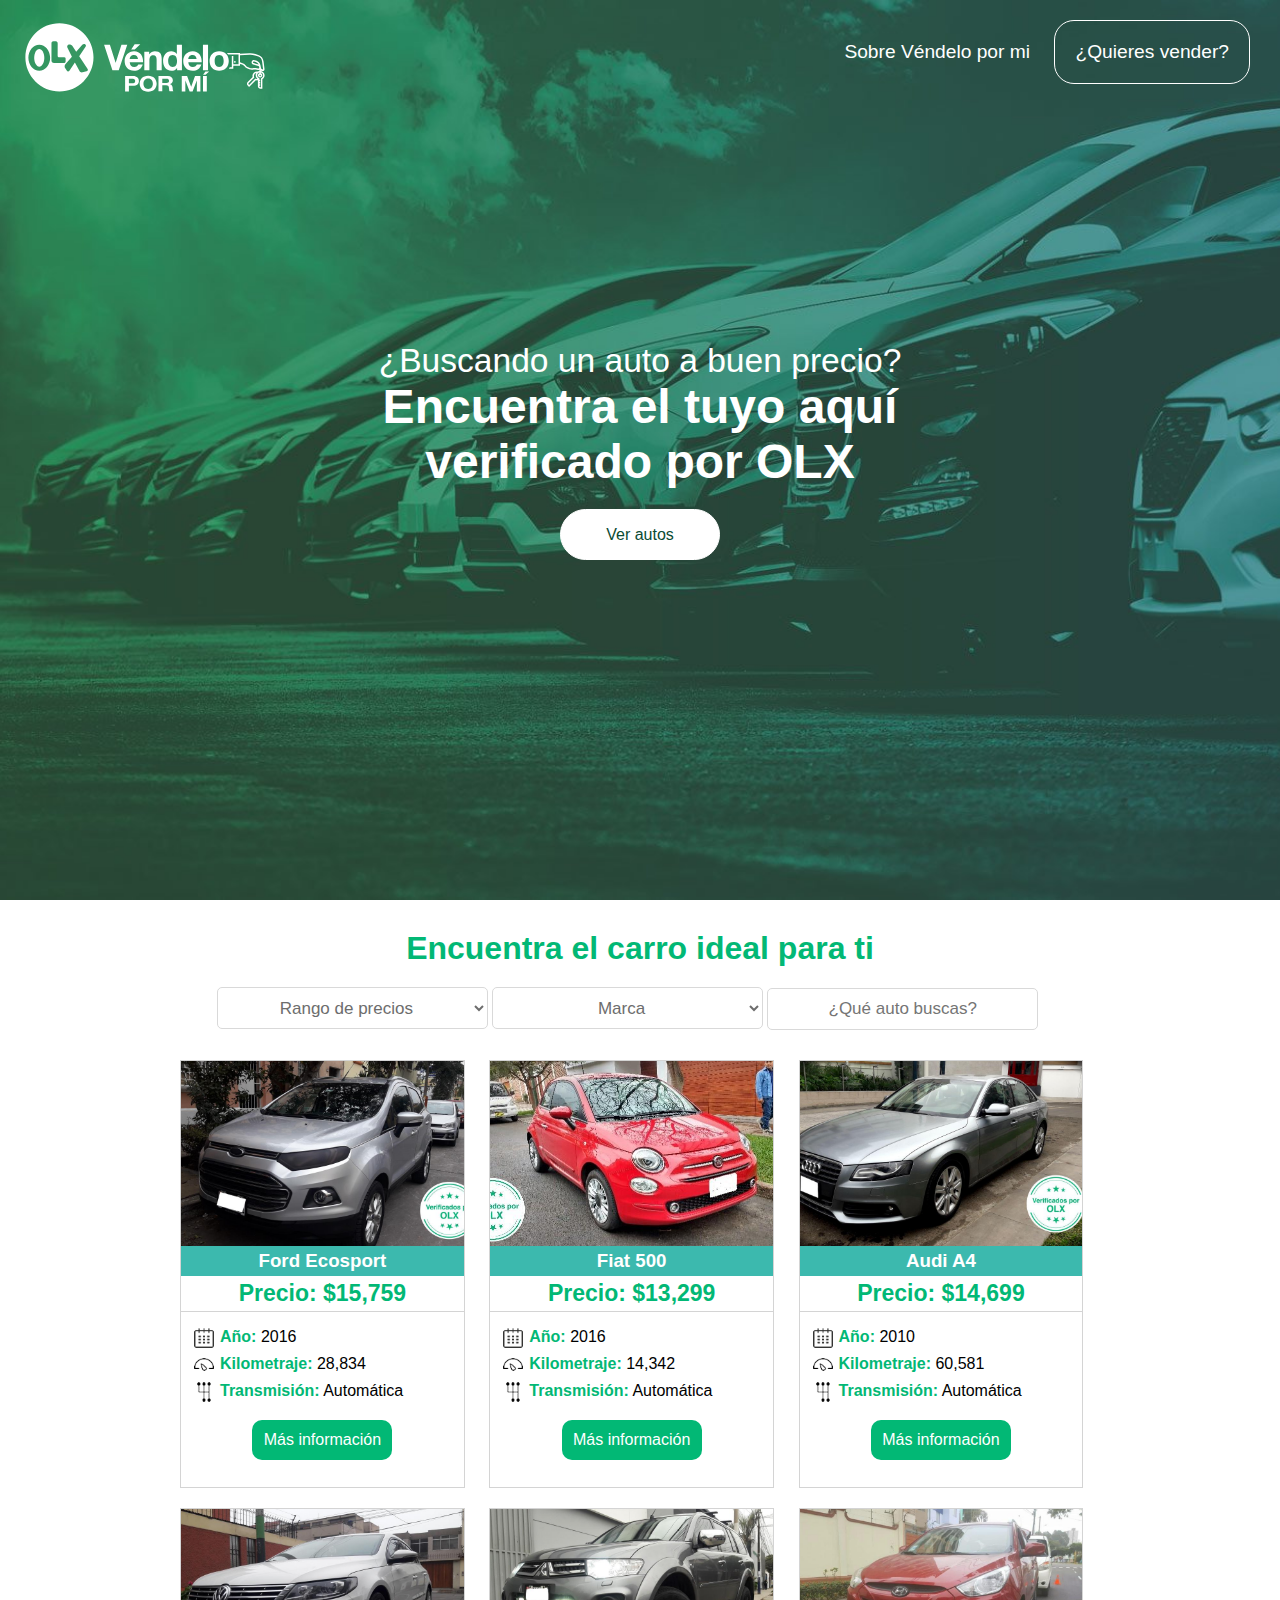
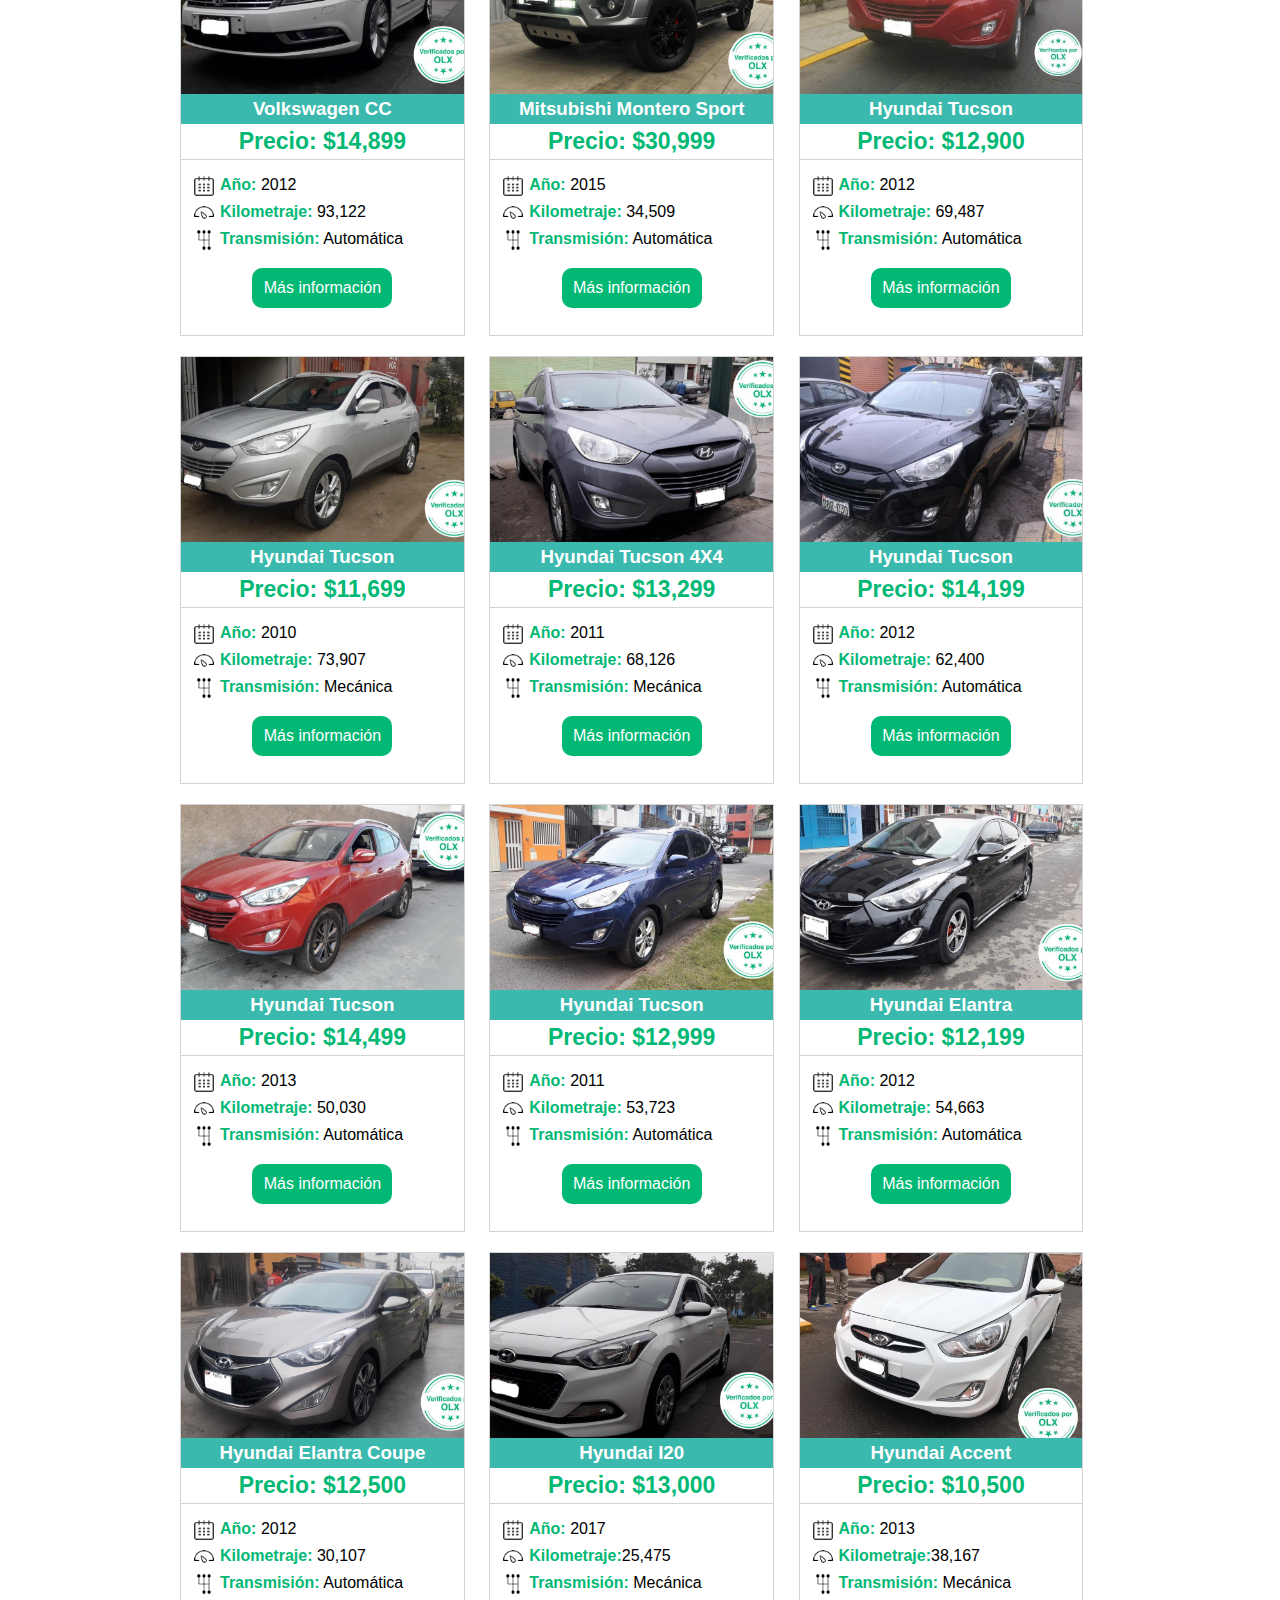
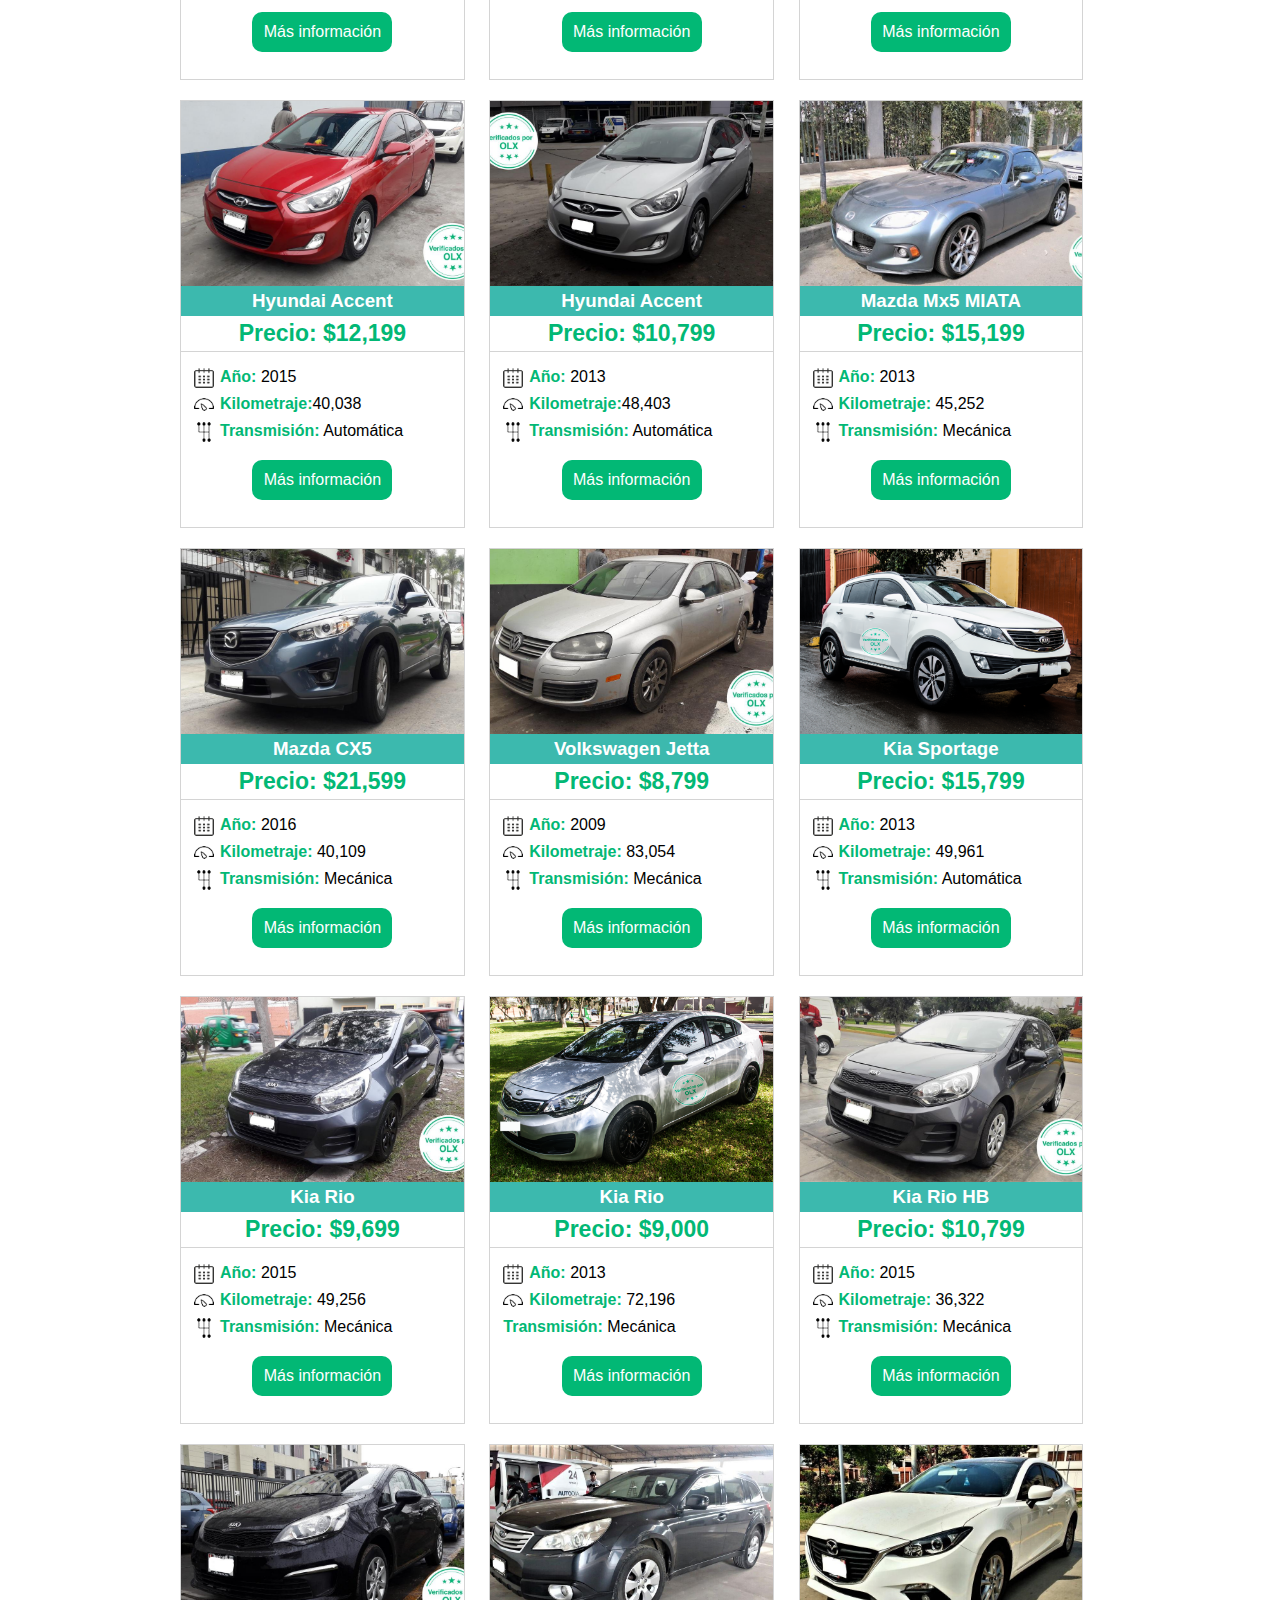
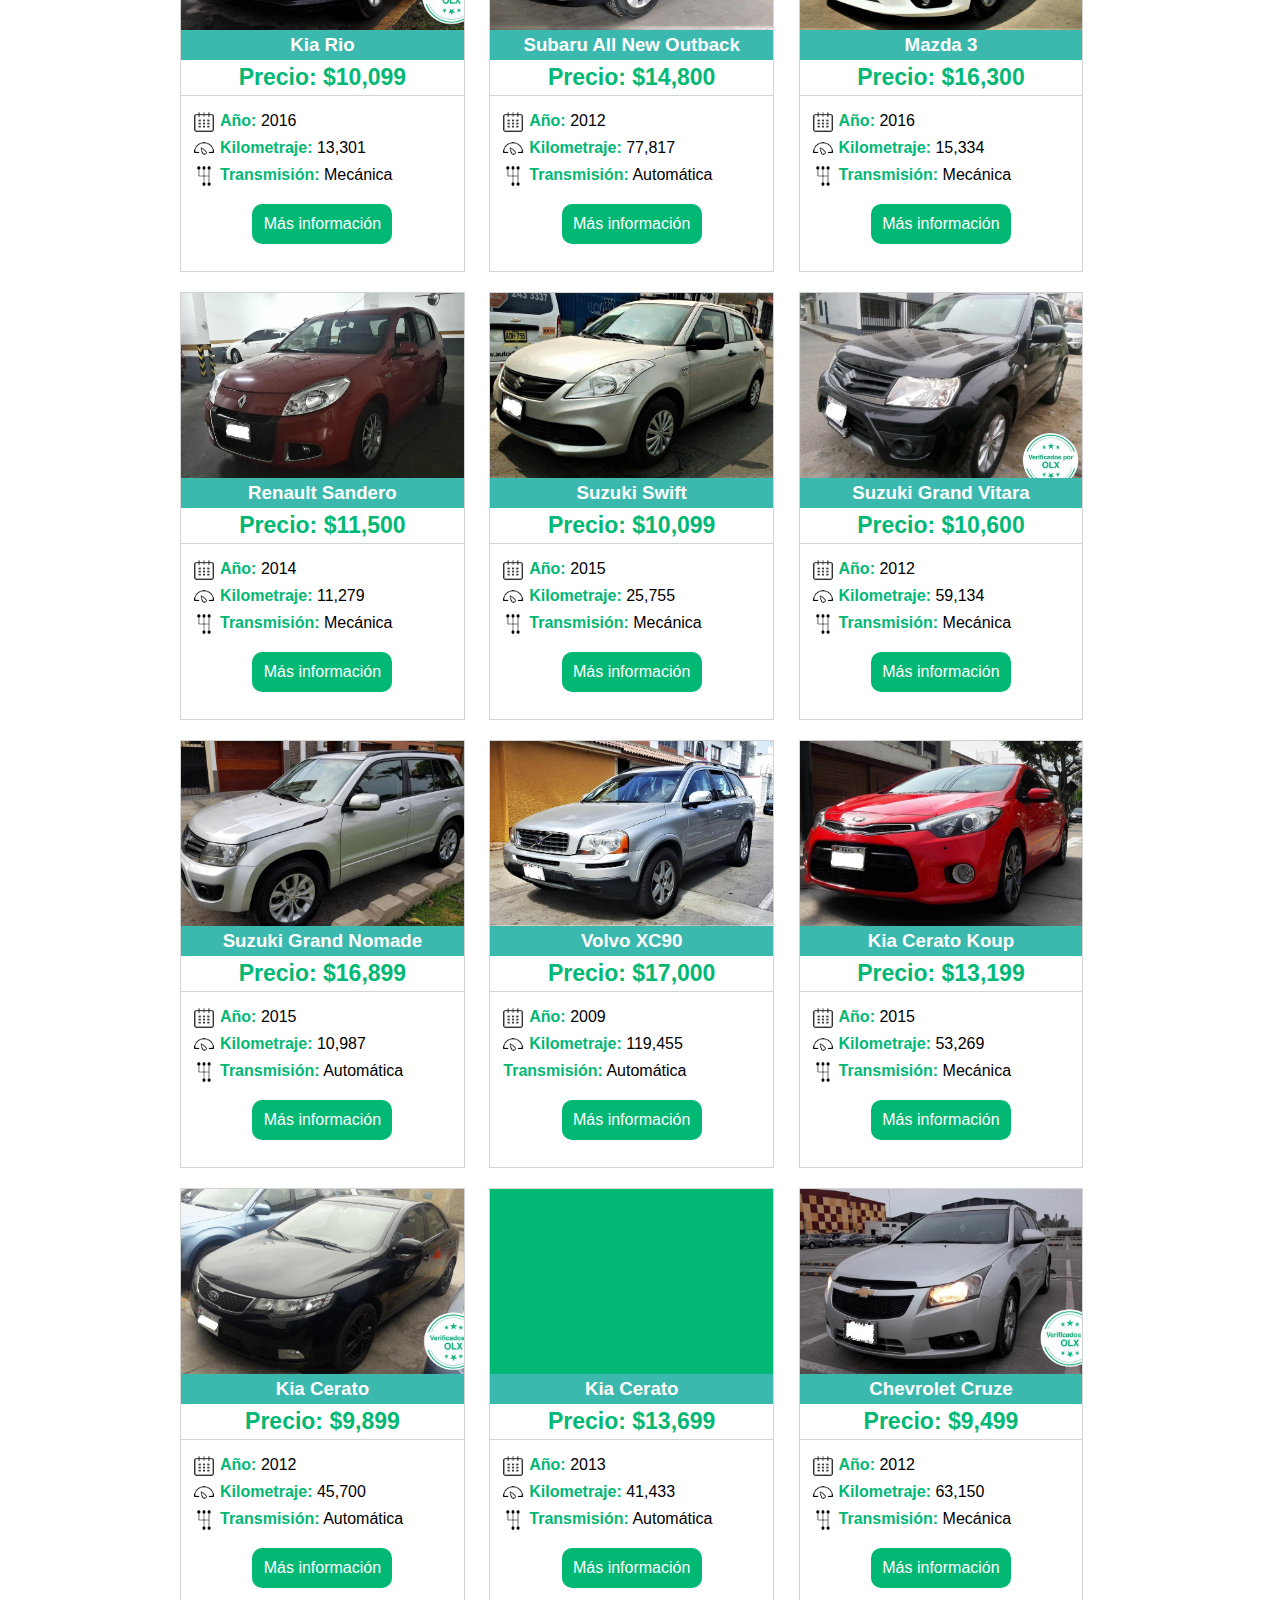
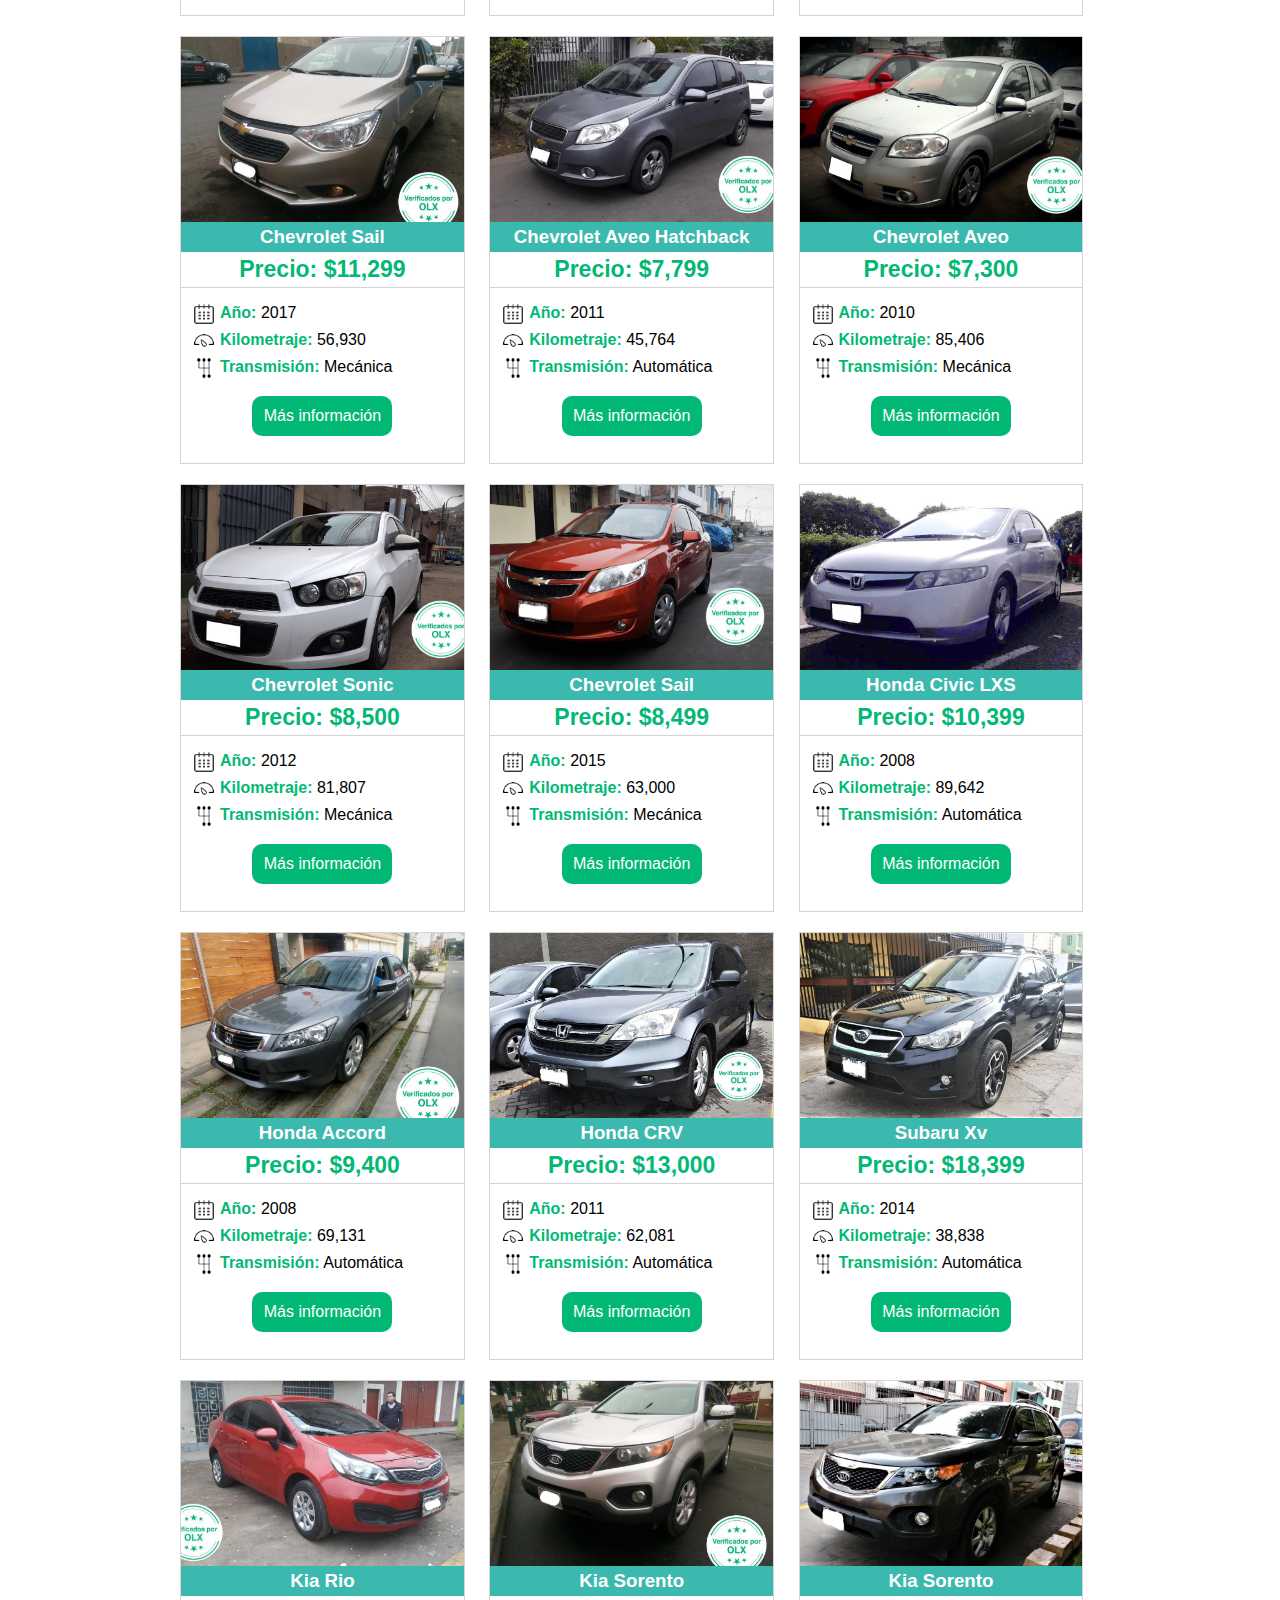
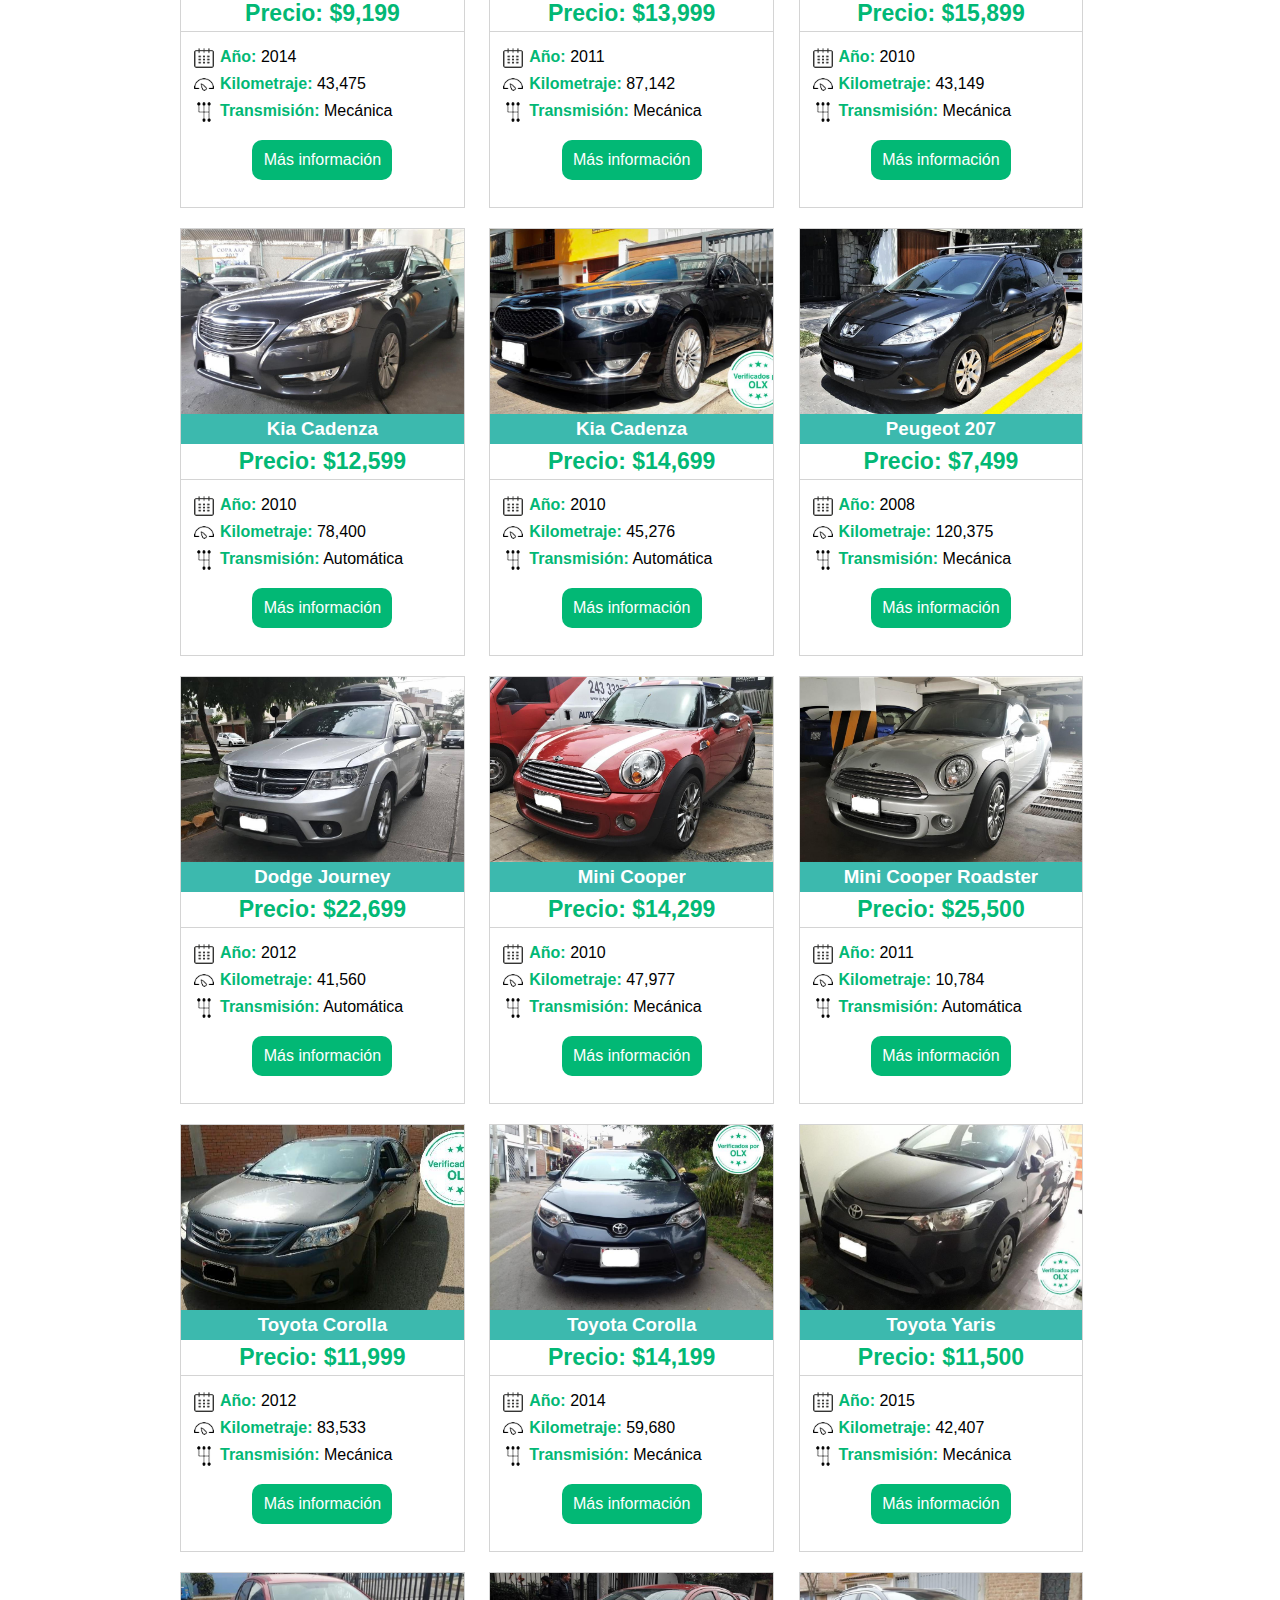
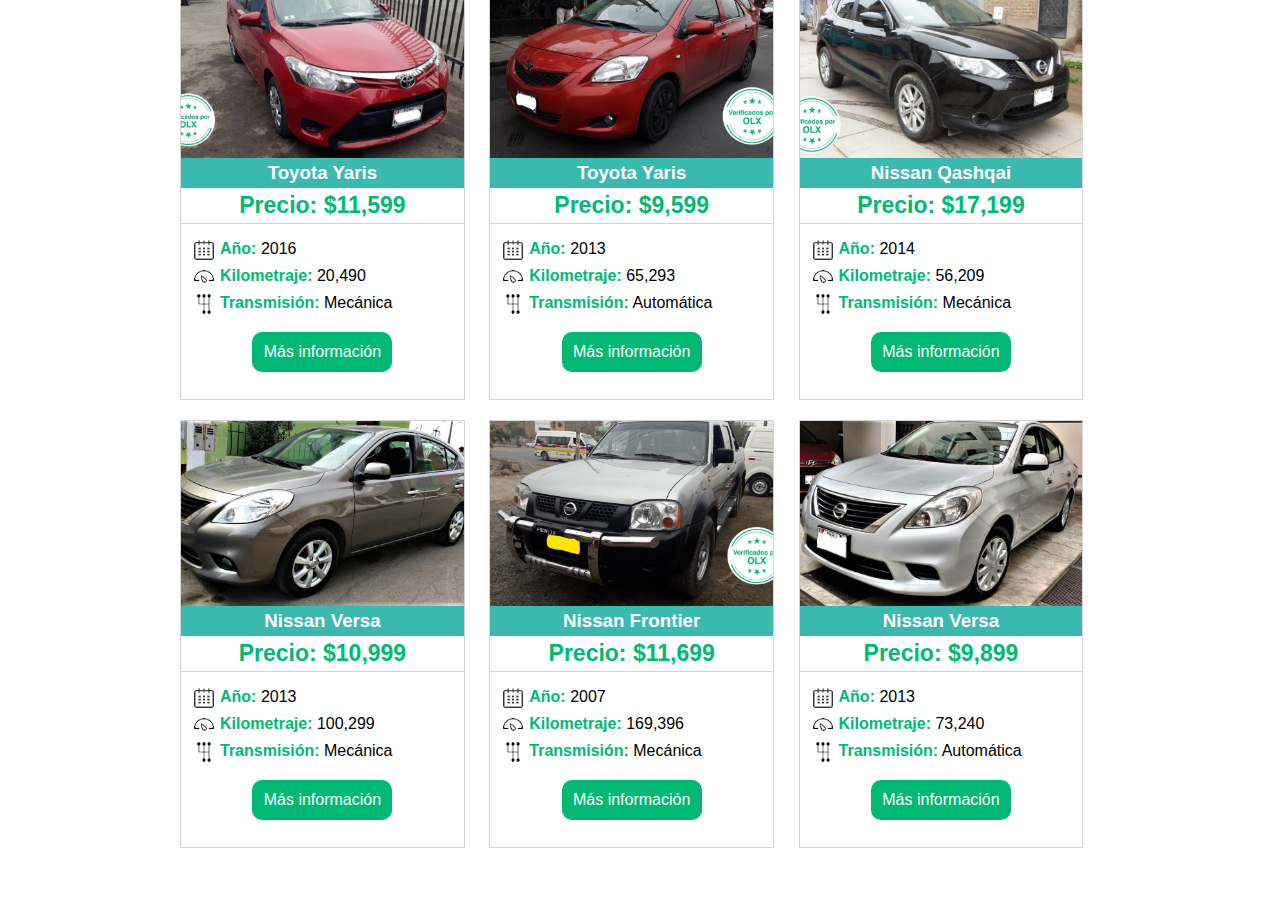
==== commit 57cdc7b2: "update" ====
--- a/index.html
+++ b/index.html
@@ -494,7 +494,7 @@
             <div class="mix rangouno hyundai item" data-mark="hyundai,hyundai accent,accent">
                 <div class="imagen-auto" style="background-image:url(img/carros/060818-hyundaiaccent.jpg); background-size:cover; background-position:center; background-repeat:no-repeat;"></div>
                 <h3>Hyundai Accent</h3>
-                <h2>Precio: $11,699</h2>
+                <h2>Precio: $10,799</h2>
                 <ul>
                     <li>
                         <div class="ano"></div>
@@ -624,6 +624,24 @@
                 </ul>
             </div>
 
+
+   <div class="mix rangocero kia item" data-mark="kia rio,rio,kia">
+                <div class="imagen-auto" style="background-image:url(img/carros/070818-kiario.png); background-size:cover; background-position:center; background-repeat:no-repeat;"></div>
+                <h3>Kia Rio</h3>
+                <h2>Precio: $9,000</h2>
+                <ul>
+                    <li>
+                        <div class="ano"></div>
+                        <b>Año:</b> 2013</li>
+                    <li>
+                        <div class="kilometraje"></div>
+                        <b>Kilometraje:</b> 72,196</li>
+                    <li>
+                        <div class="Automática"></div>
+                        <b>Transmisión:</b> Mecánica</li>
+                    <a id="comprar-boton5" target="_blank" href="formulario.html?valor=Kia Rio">Más información</a>
+                </ul>
+            </div>
           
 
 
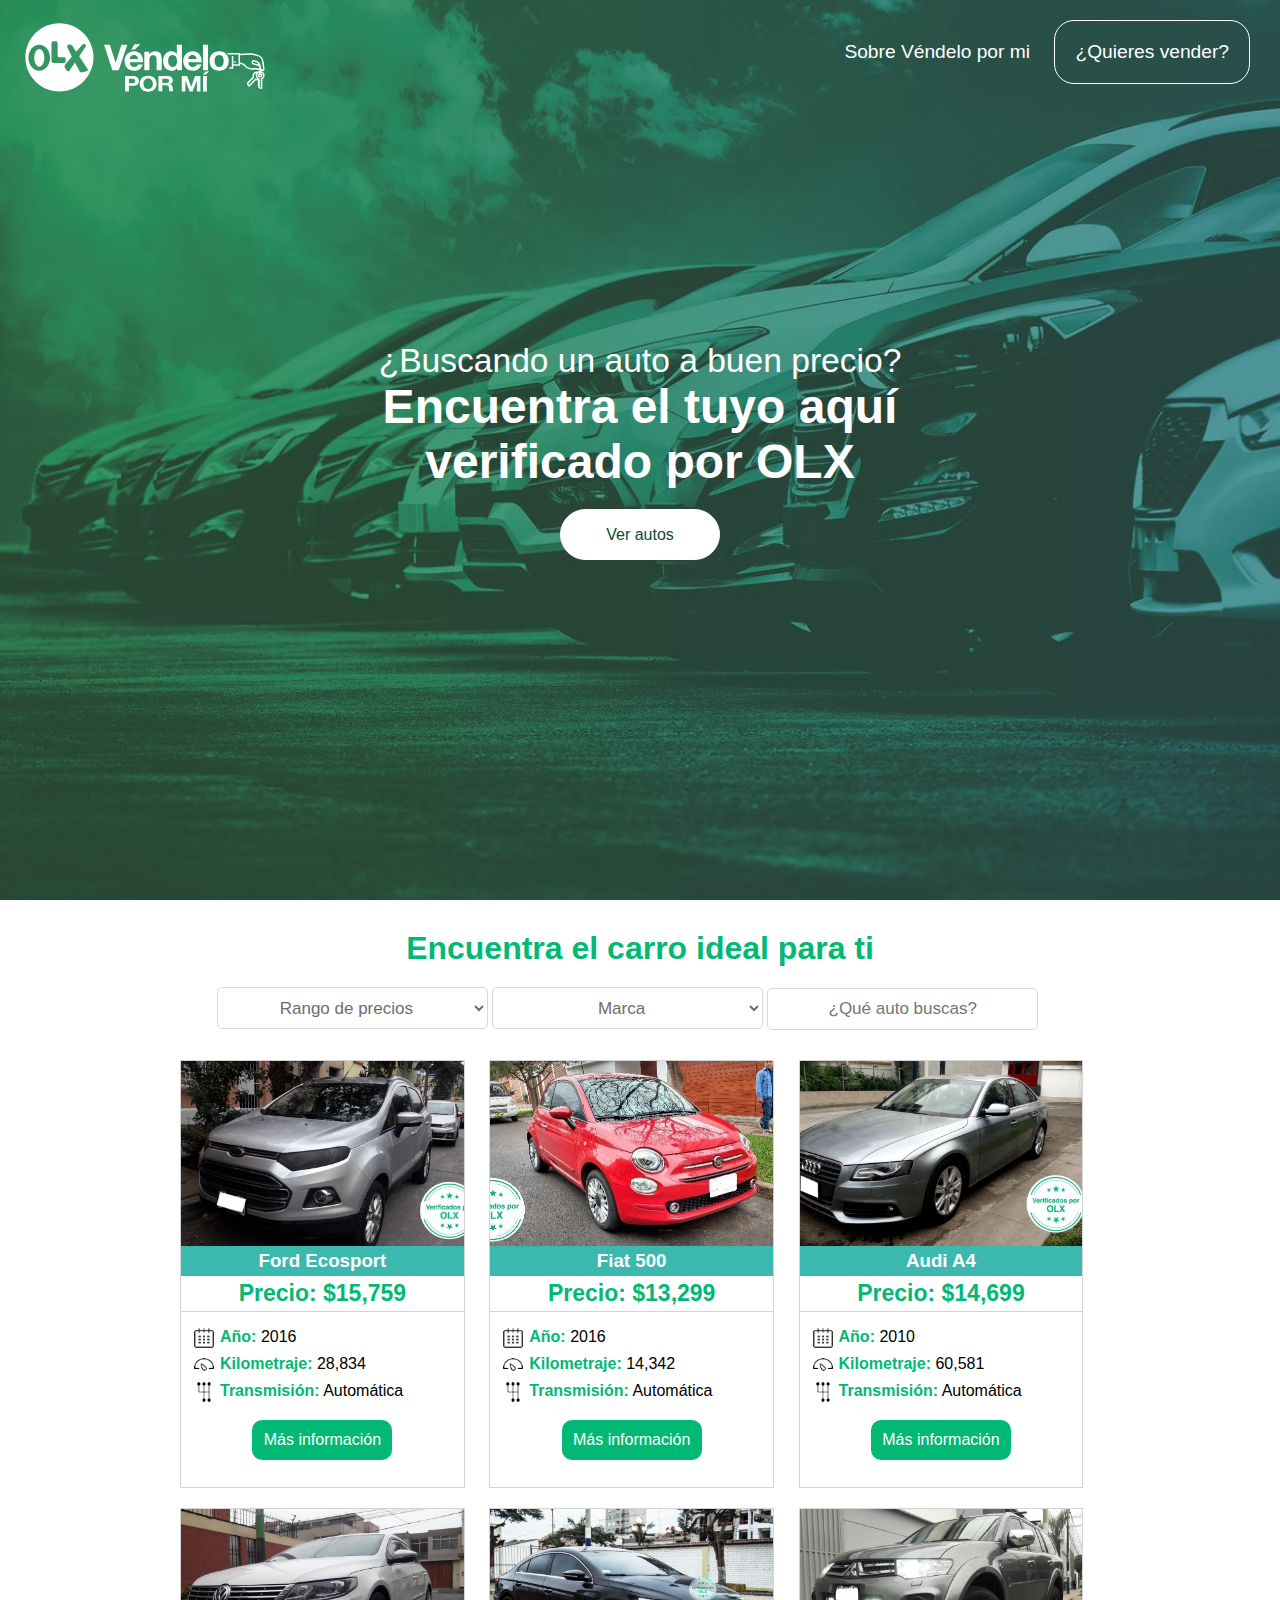
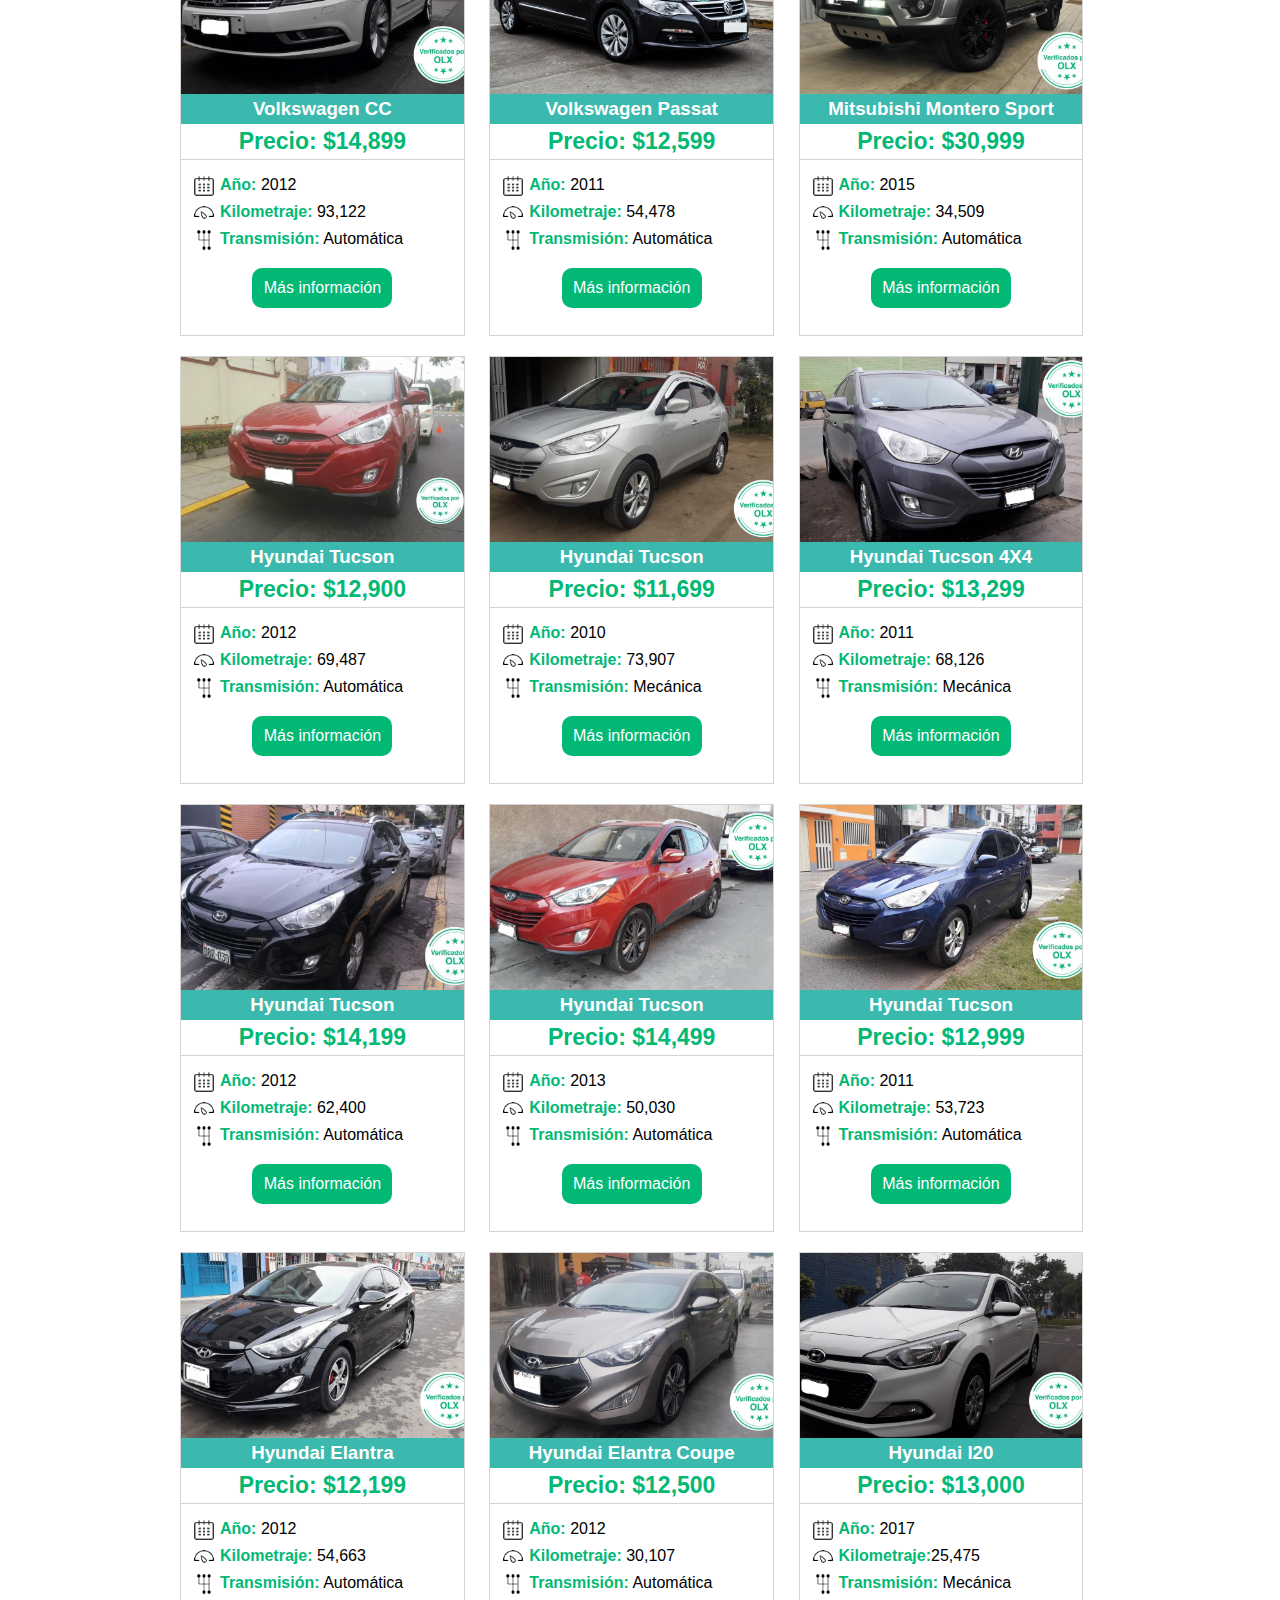
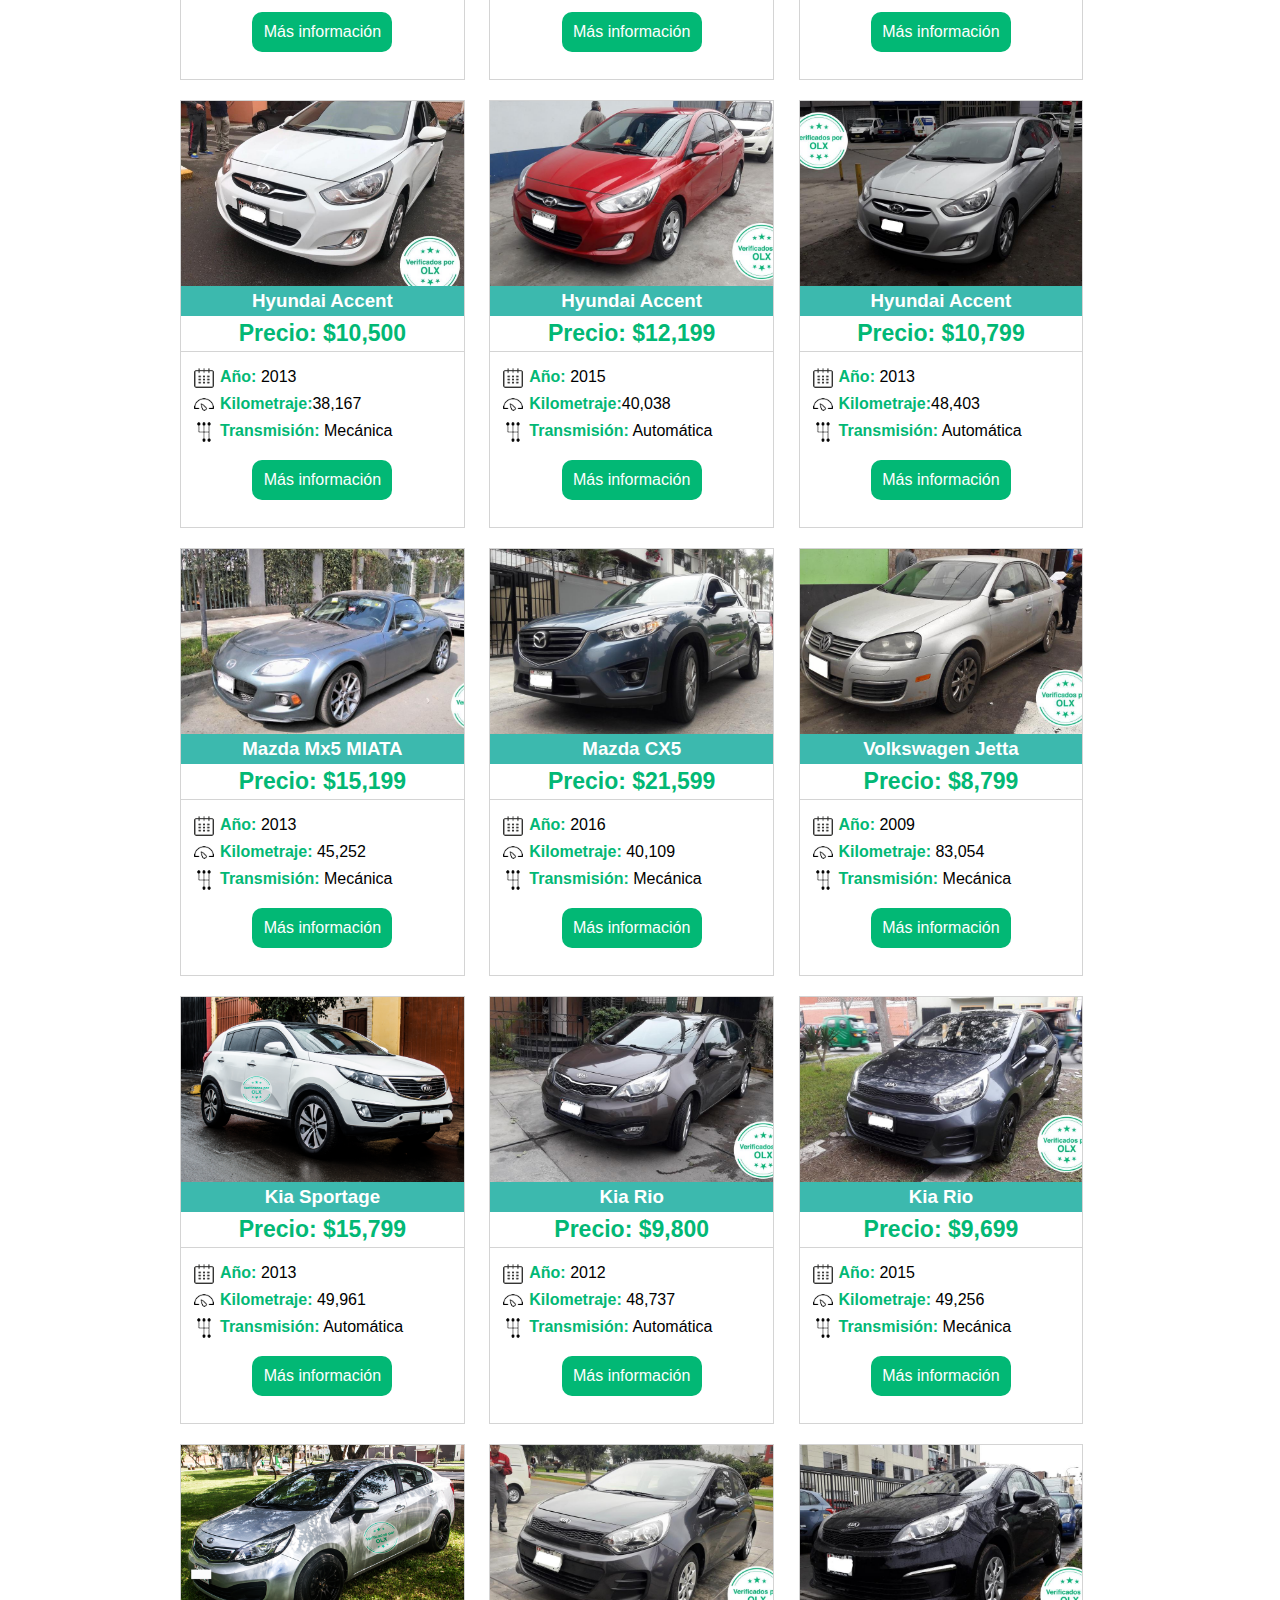
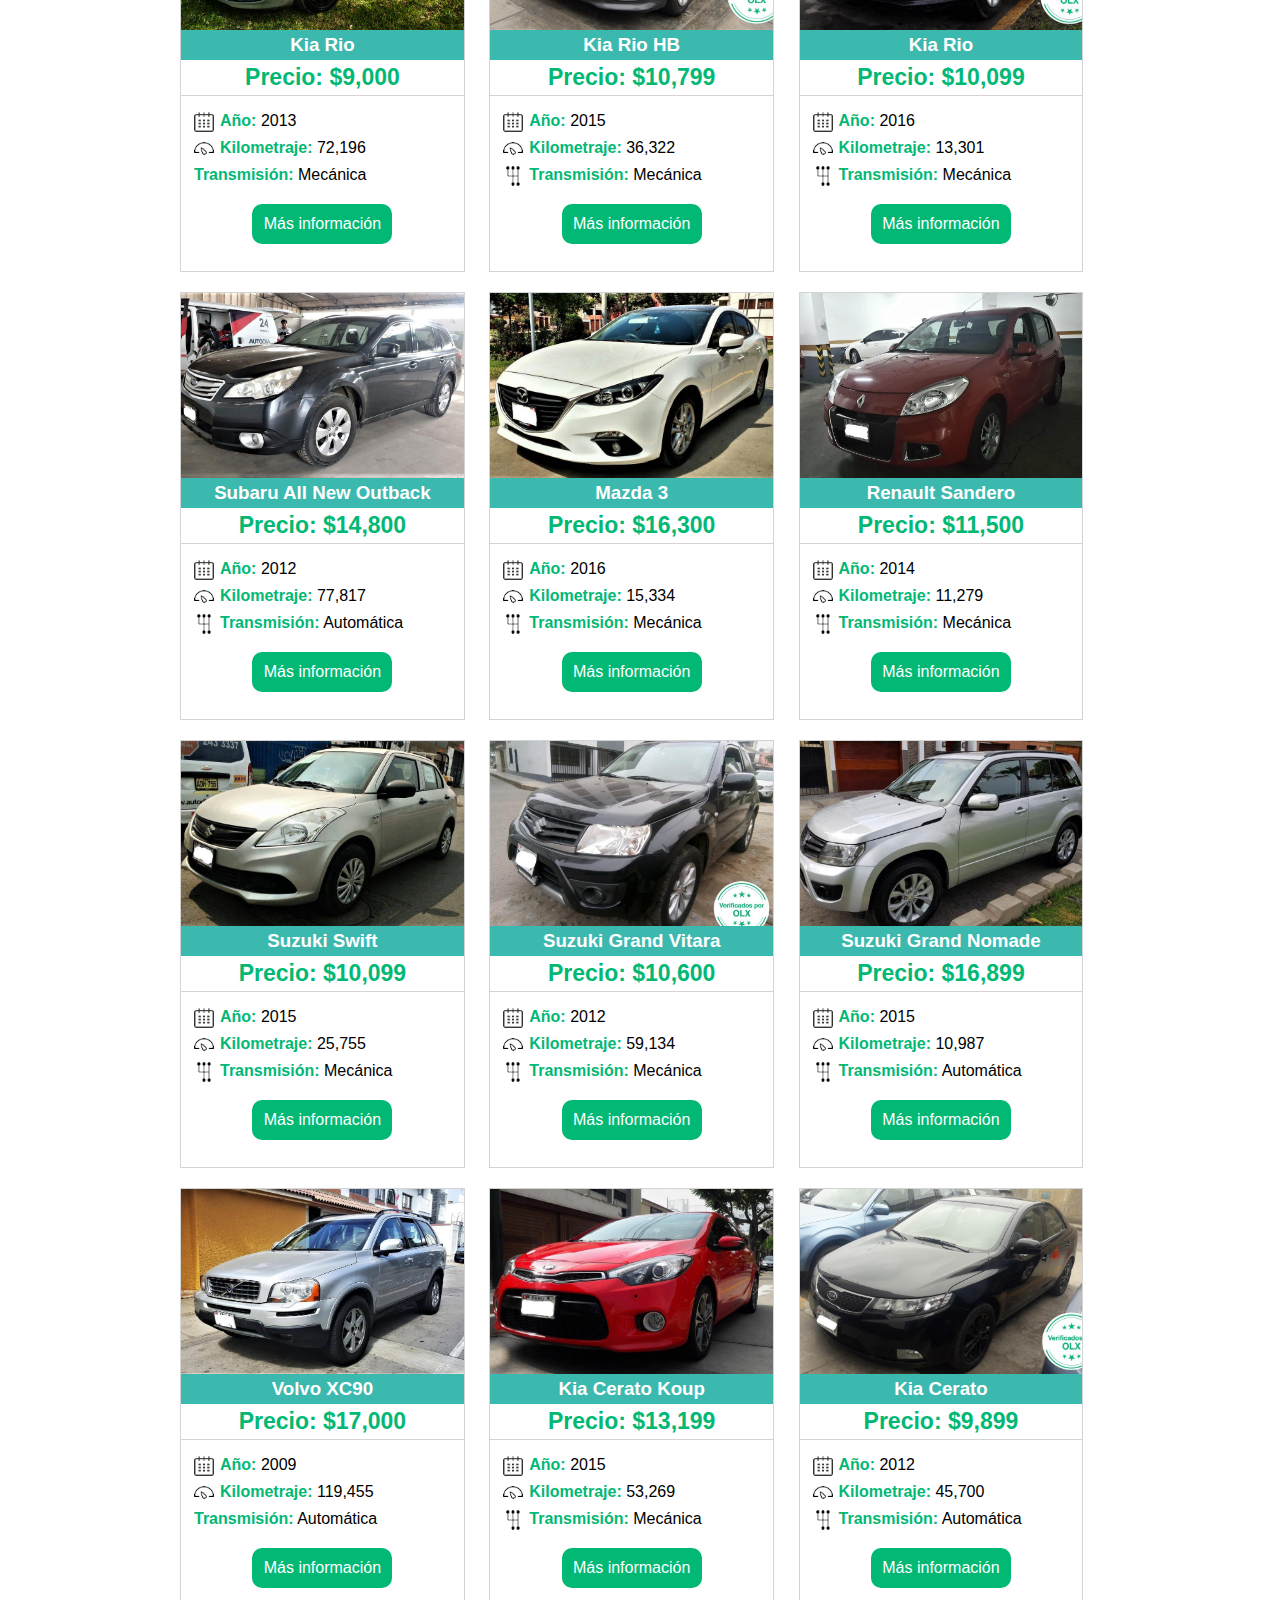
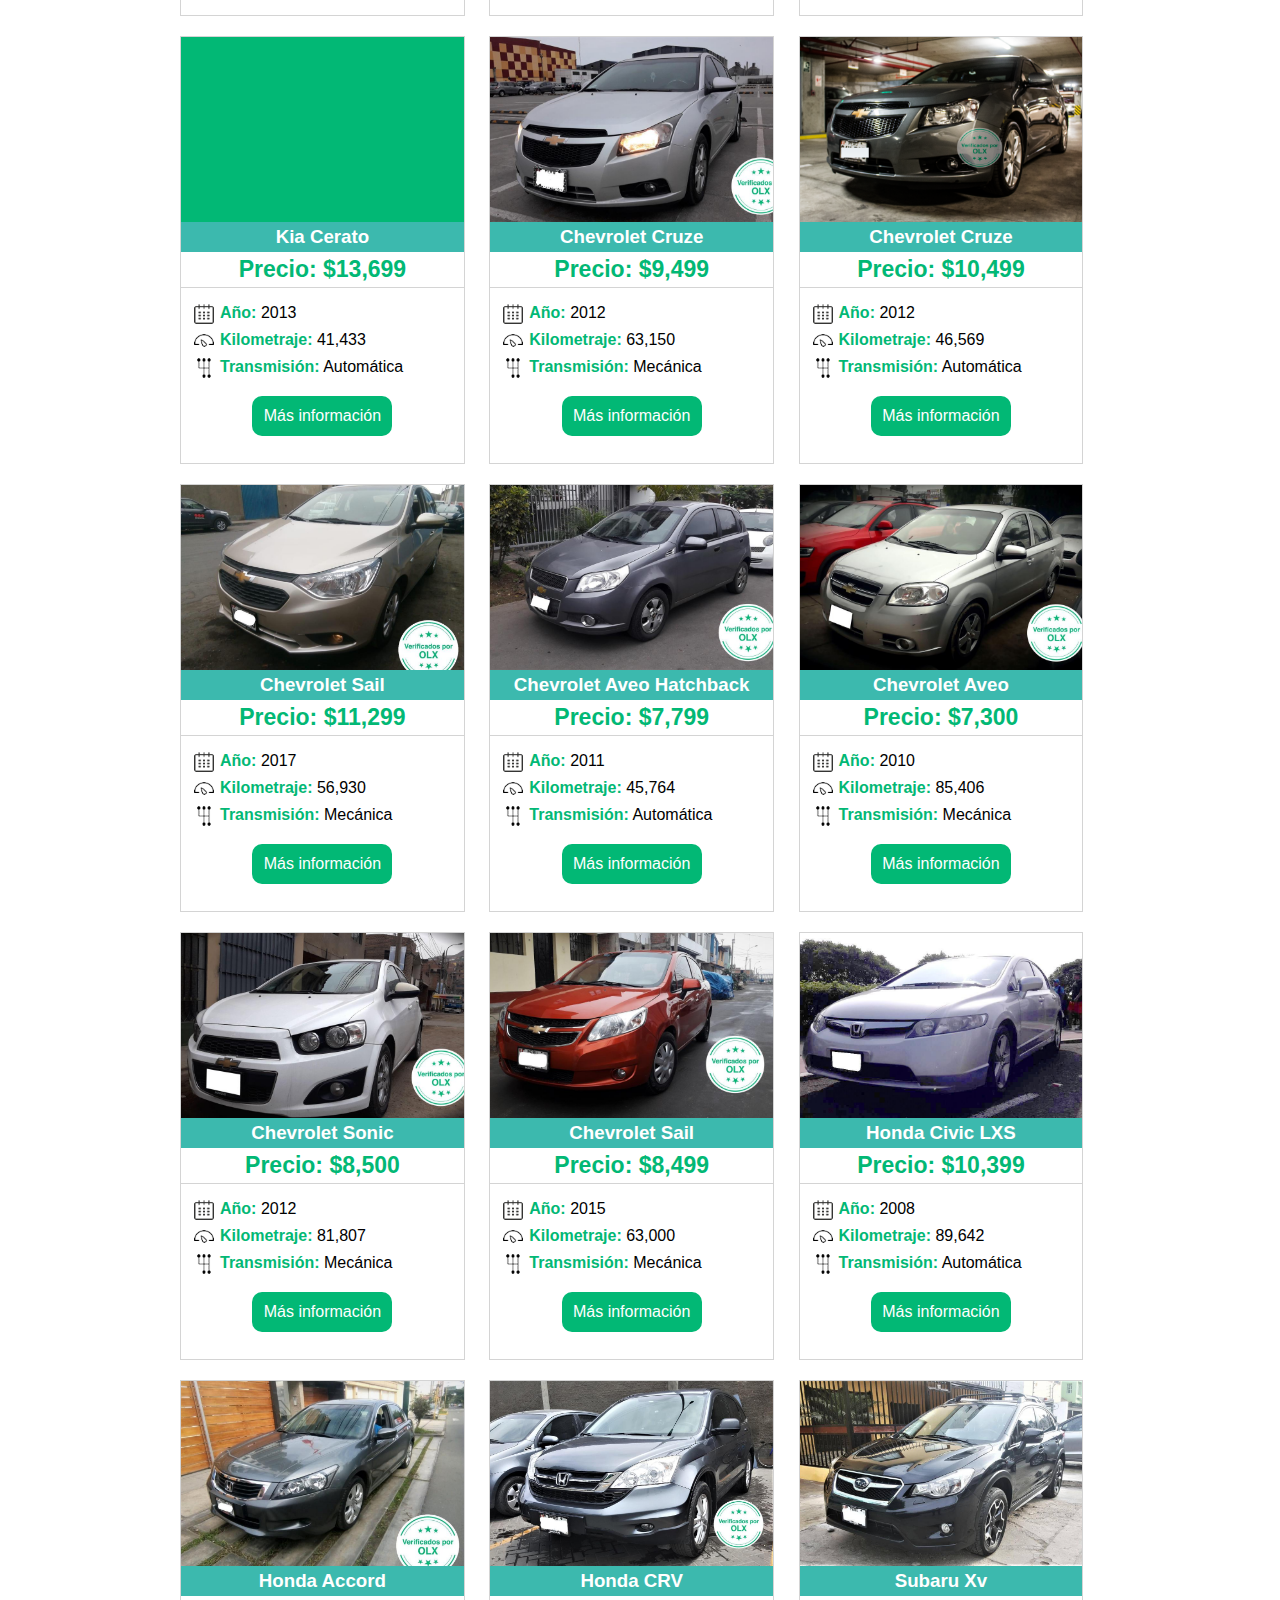
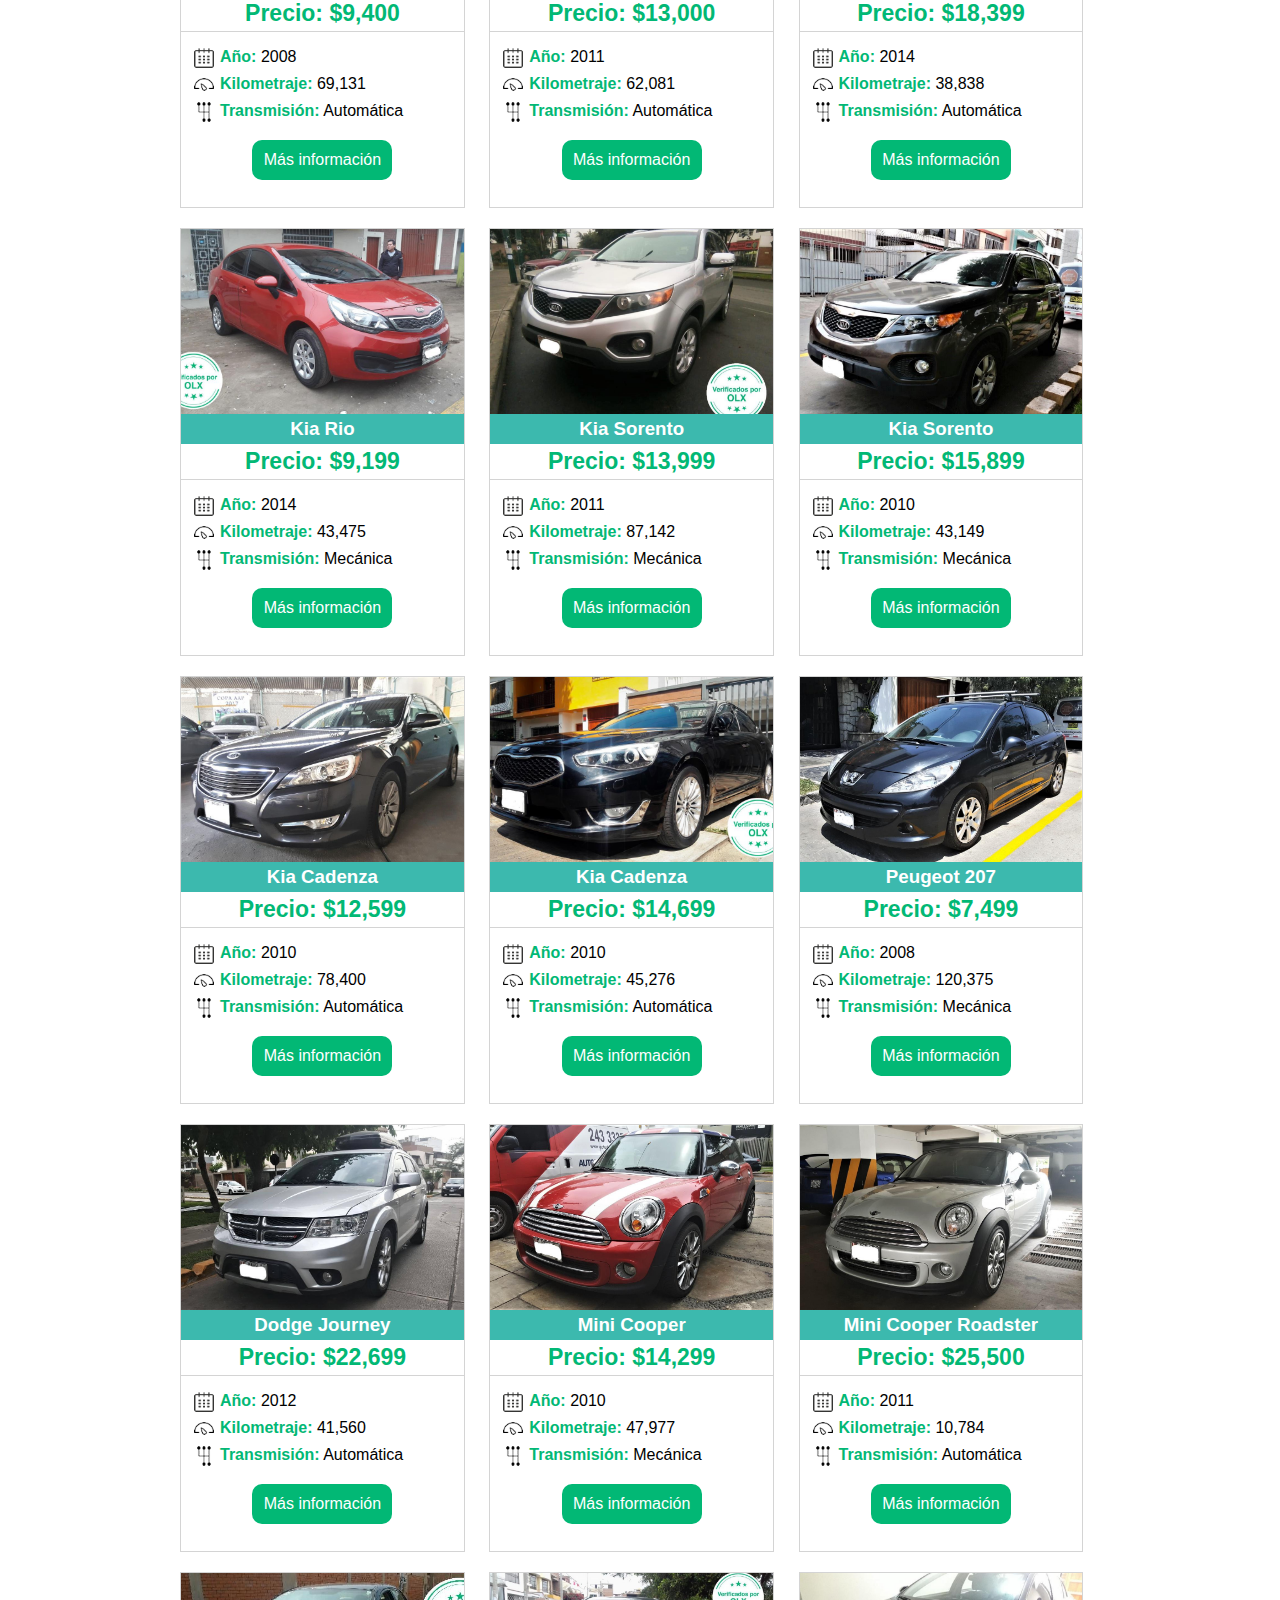
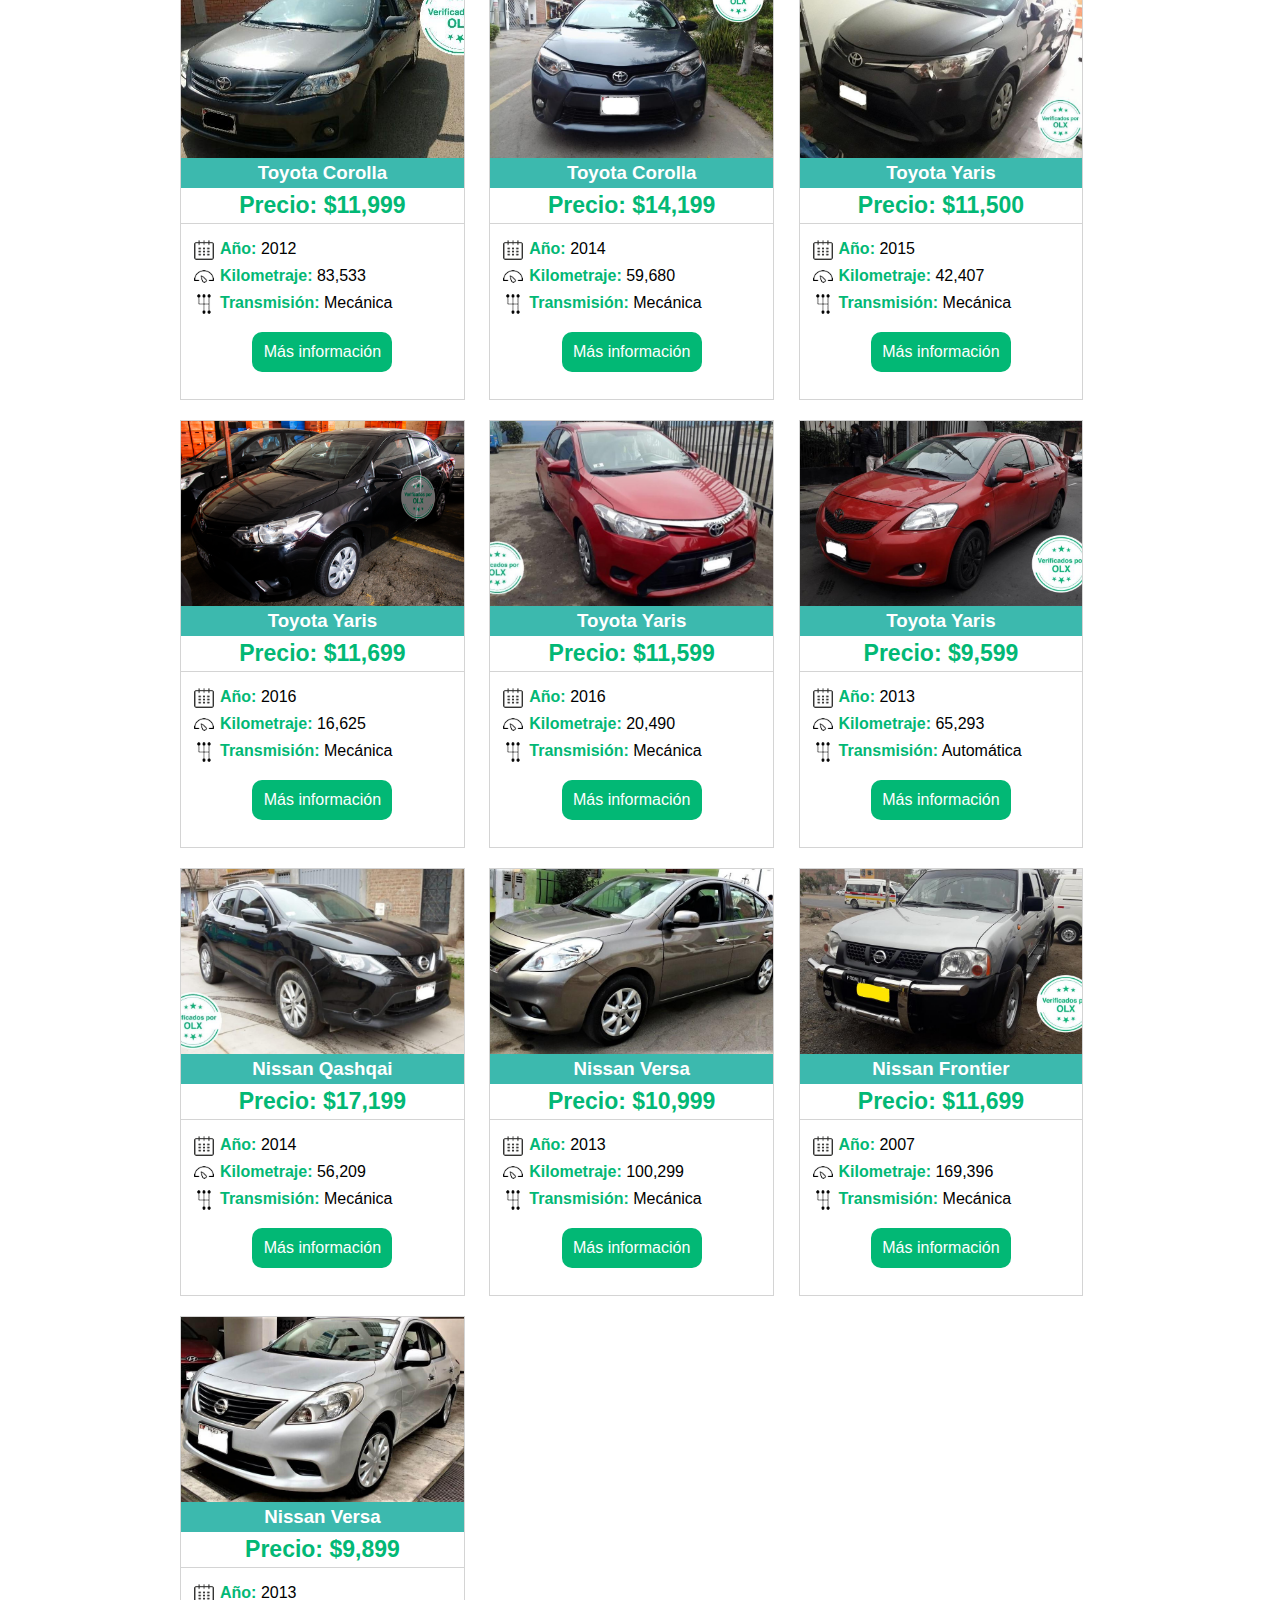
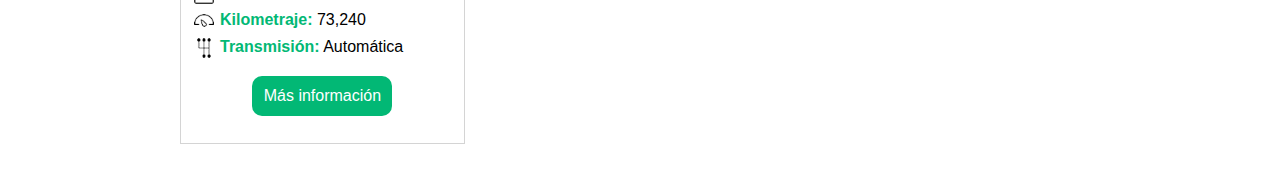
==== commit c969ec71: "update" ====
--- a/index.html
+++ b/index.html
@@ -237,6 +237,29 @@
 
 
 
+             
+
+
+            <div class="mix rangodos volkwagen item" data-mark="volkswagen,volkswagen passat,passat">
+                <div class="imagen-auto" style="background-image:url(img/carros/140818-volkswagen-passay.png); background-size:cover; background-position:center; background-repeat:no-repeat;"></div>
+                <h3>Volkswagen Passat</h3>
+                <h2>Precio: $12,599</h2>
+                <ul>
+                    <li>
+                        <div class="ano"></div>
+                        <b>Año:</b> 2011</li>
+                    <li>
+                        <div class="kilometraje"></div>
+                        <b>Kilometraje:</b> 54,478</li>
+                    <li>
+                        <div class="transmision"></div>
+                        <b>Transmisión:</b> Automática</li>
+                    <a id="comprar-boton36" target="_blank" href="formulario.html?valor=Volkswagen Passat">Más información</a>
+                </ul>
+            </div>
+
+
+
             <div class="mix rangoseis mitsubishi item" data-mark="montero sport,mitsubishi montero sport,mitsubishi montero">
                 <div class="imagen-auto" style="background-image:url(img/carros/monstersport.jpg); background-size:cover; background-position:center; background-repeat:no-repeat;"></div>
                 <h3>Mitsubishi Montero Sport</h3>
@@ -600,7 +623,23 @@
             </div>
 
 
-
+            <div class="mix rangocero kia item" data-mark="kia rio,rio,kia">
+                <div class="imagen-auto" style="background-image:url(img/carros/140818-kia-rio.jpg); background-size:cover; background-position:center; background-repeat:no-repeat;"></div>
+                <h3>Kia Rio</h3>
+                <h2>Precio: $9,800</h2>
+                <ul>
+                    <li>
+                        <div class="ano"></div>
+                        <b>Año:</b> 2012</li>
+                    <li>
+                        <div class="kilometraje"></div>
+                        <b>Kilometraje:</b> 48,737</li>
+                    <li>
+                        <div class="transmision"></div>
+                        <b>Transmisión:</b> Automática</li>
+                    <a id="comprar-boton5" target="_blank" href="formulario.html?valor=Kia Rio HB">Más información</a>
+                </ul>
+            </div>
 
 
            
@@ -927,6 +966,26 @@
                     <a id="comprar-boton15" target="_blank" href="formulario.html?valor=Chevrolet Cruze" data-modelo="Chevrolet Cruze">Más información</a>
                 </ul>
             </div>
+
+
+            <div class="mix rangouno chevrolet item" data-mark="chevrolet, chevrolet cruze, cruze,15000">
+                <div class="imagen-auto" style="background-image:url(img/carros/140818-chevrolet-cruze.png); background-size:cover; background-position:center; background-repeat:no-repeat;"></div>
+                <h3>Chevrolet Cruze</h3>
+                <h2>Precio: $10,499</h2>
+                <ul>
+                    <li>
+                        <div class="ano"></div>
+                        <b>Año:</b> 2012</li>
+                    <li>
+                        <div class="kilometraje"></div>
+                        <b>Kilometraje:</b> 46,569</li>
+                    <li>
+                        <div class="transmision"></div>
+                        <b>Transmisión:</b> Automática</li>
+                    <a id="comprar-boton15" target="_blank" href="formulario.html?valor=Chevrolet Cruze" data-modelo="Chevrolet Cruze">Más información</a>
+                </ul>
+            </div>
+
 
 
             <div class="mix rangouno chevrolet item" data-mark="chevrolet, chevrolet sail, sail,15000">
@@ -1364,6 +1423,25 @@
                     <li>
                         <div class="kilometraje"></div>
                         <b>Kilometraje:</b> 42,407</li>
+                    <li>
+                        <div class="transmision"></div>
+                        <b>Transmisión:</b> Mecánica</li>
+                    <a id="comprar-boton35" target="_blank" href="formulario.html?valor=Toyota Yaris" data-modelo="Toyota Yaris">Más información</a>
+                </ul>
+            </div>
+
+
+            <div class="mix rangouno toyota item" data-mark="toyota,yaris,19000, toyota yaris">
+                <div class="imagen-auto" style="background-image:url(img/carros/140818-toyota-yaris.png); background-size:cover; background-position:center; background-repeat:no-repeat;"></div>
+                <h3>Toyota Yaris</h3>
+                <h2>Precio: $11,699</h2>
+                <ul>
+                    <li>
+                        <div class="ano"></div>
+                        <b>Año:</b> 2016</li>
+                    <li>
+                        <div class="kilometraje"></div>
+                        <b>Kilometraje:</b> 16,625</li>
                     <li>
                         <div class="transmision"></div>
                         <b>Transmisión:</b> Mecánica</li>
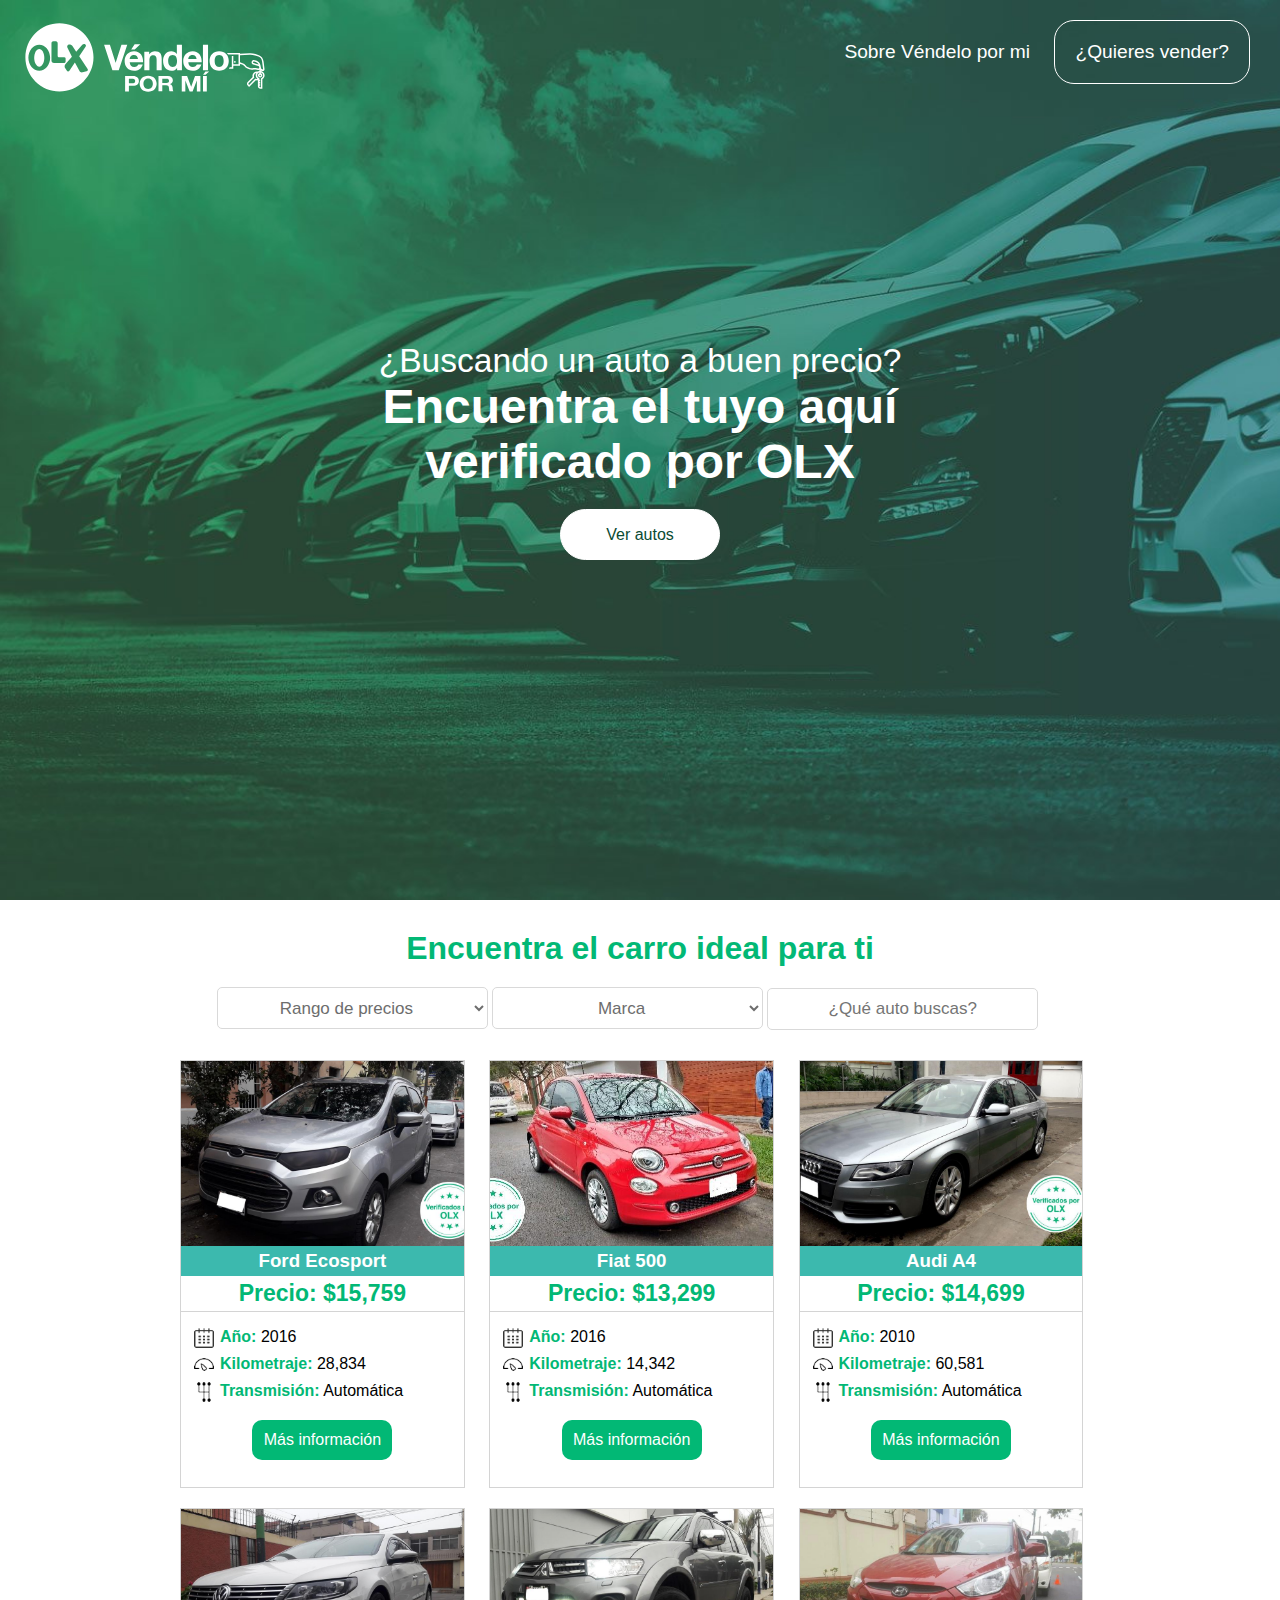
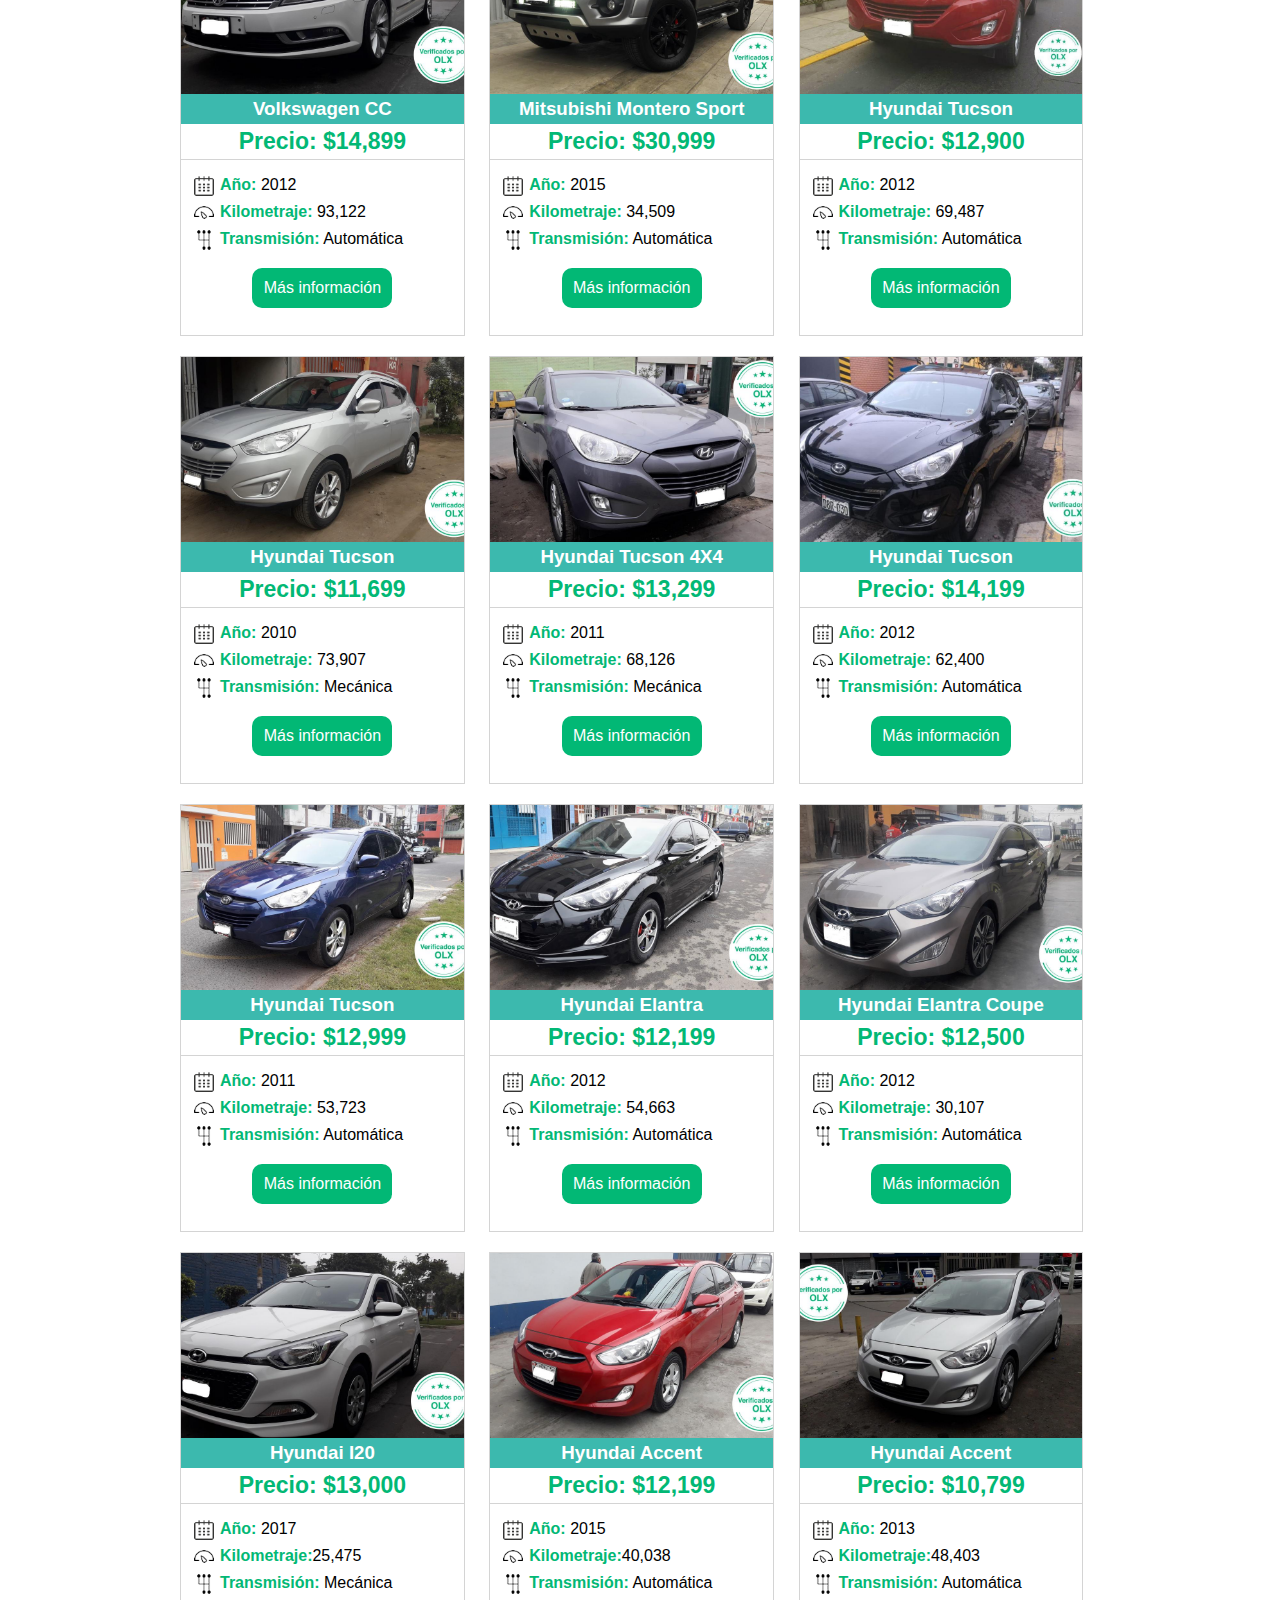
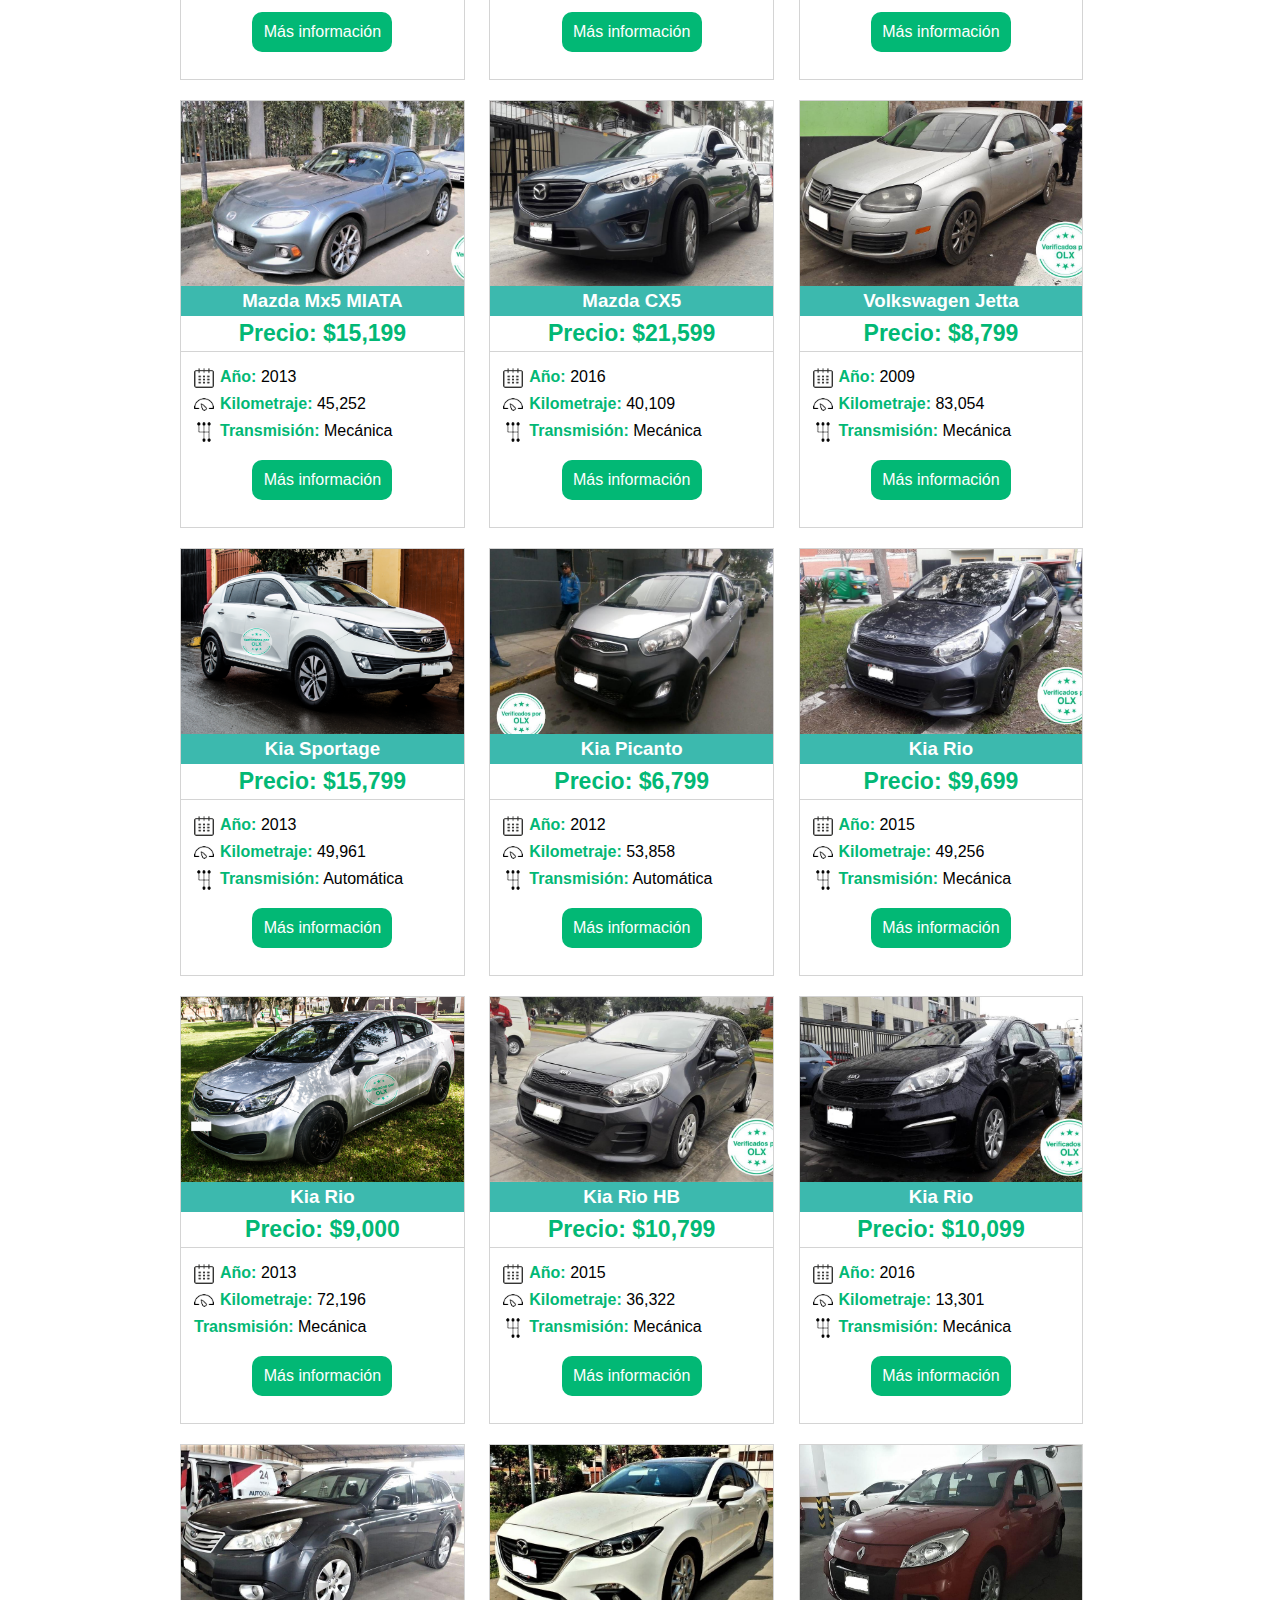
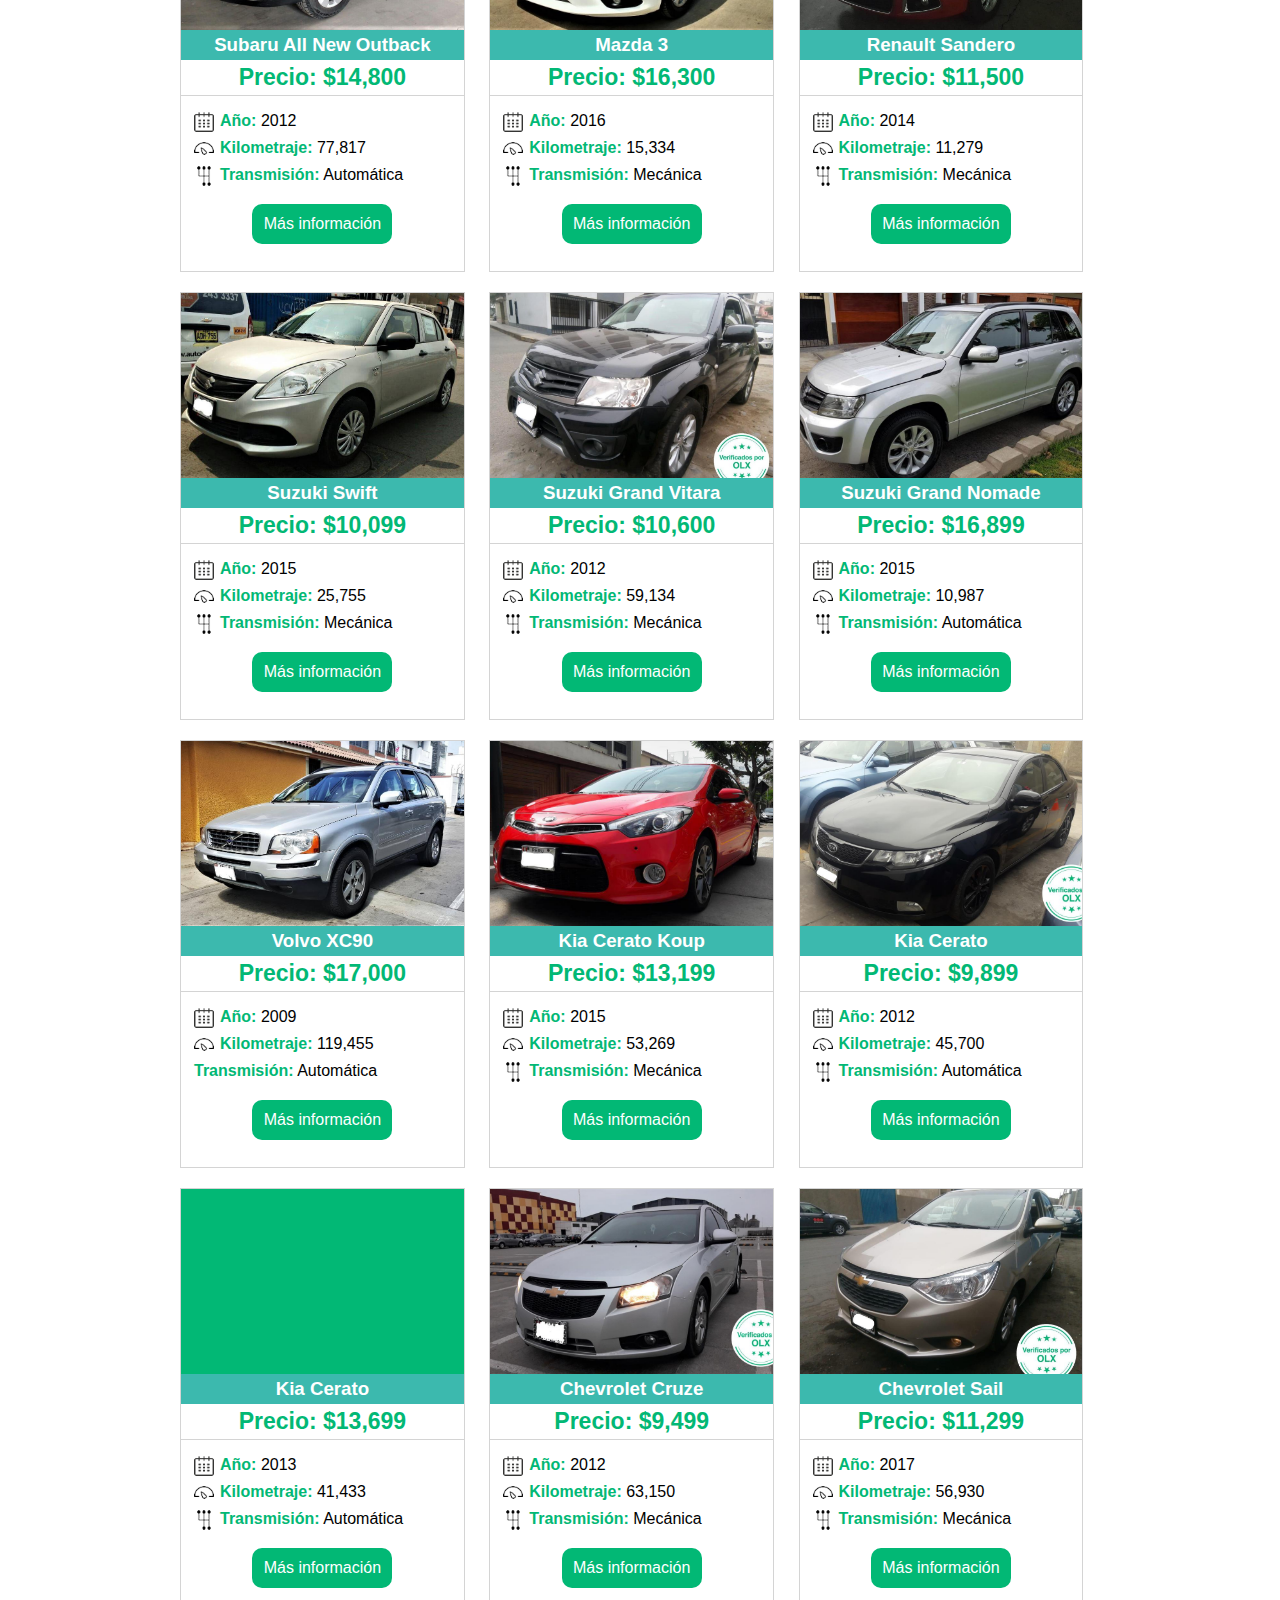
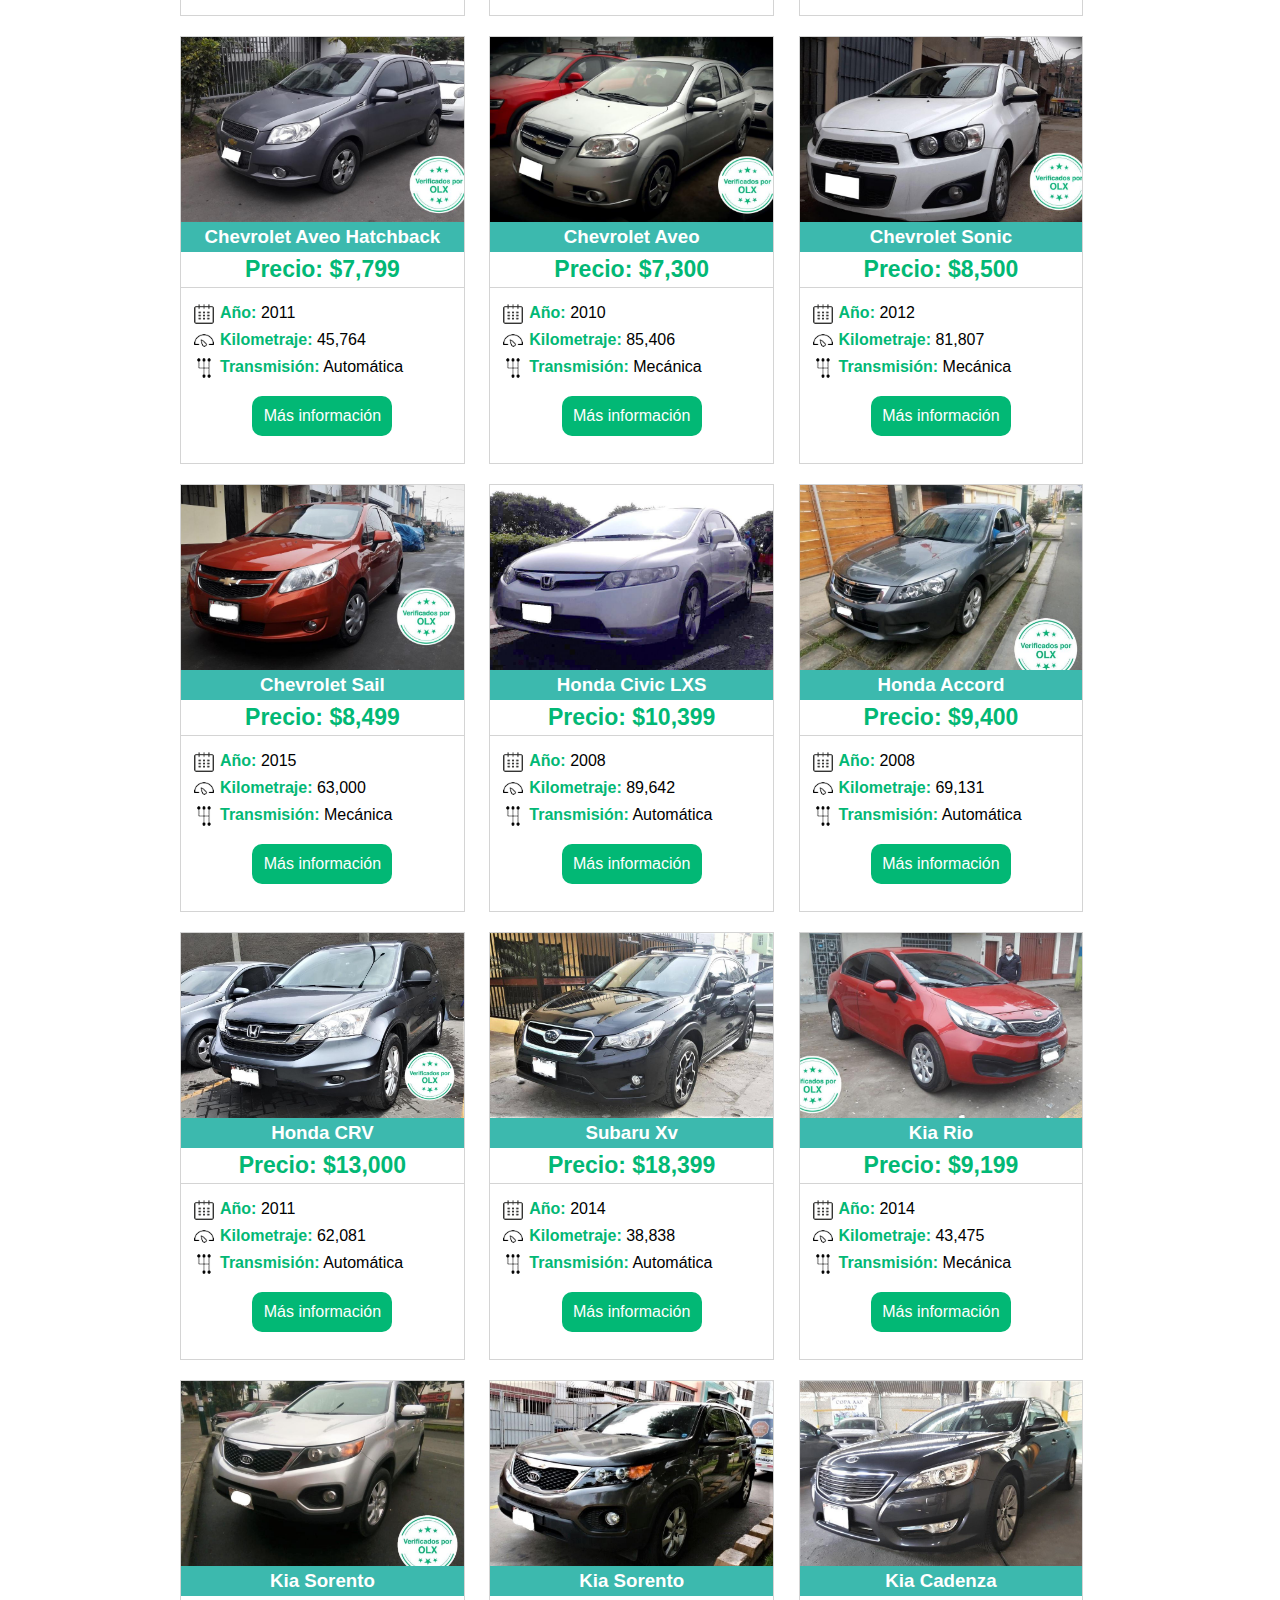
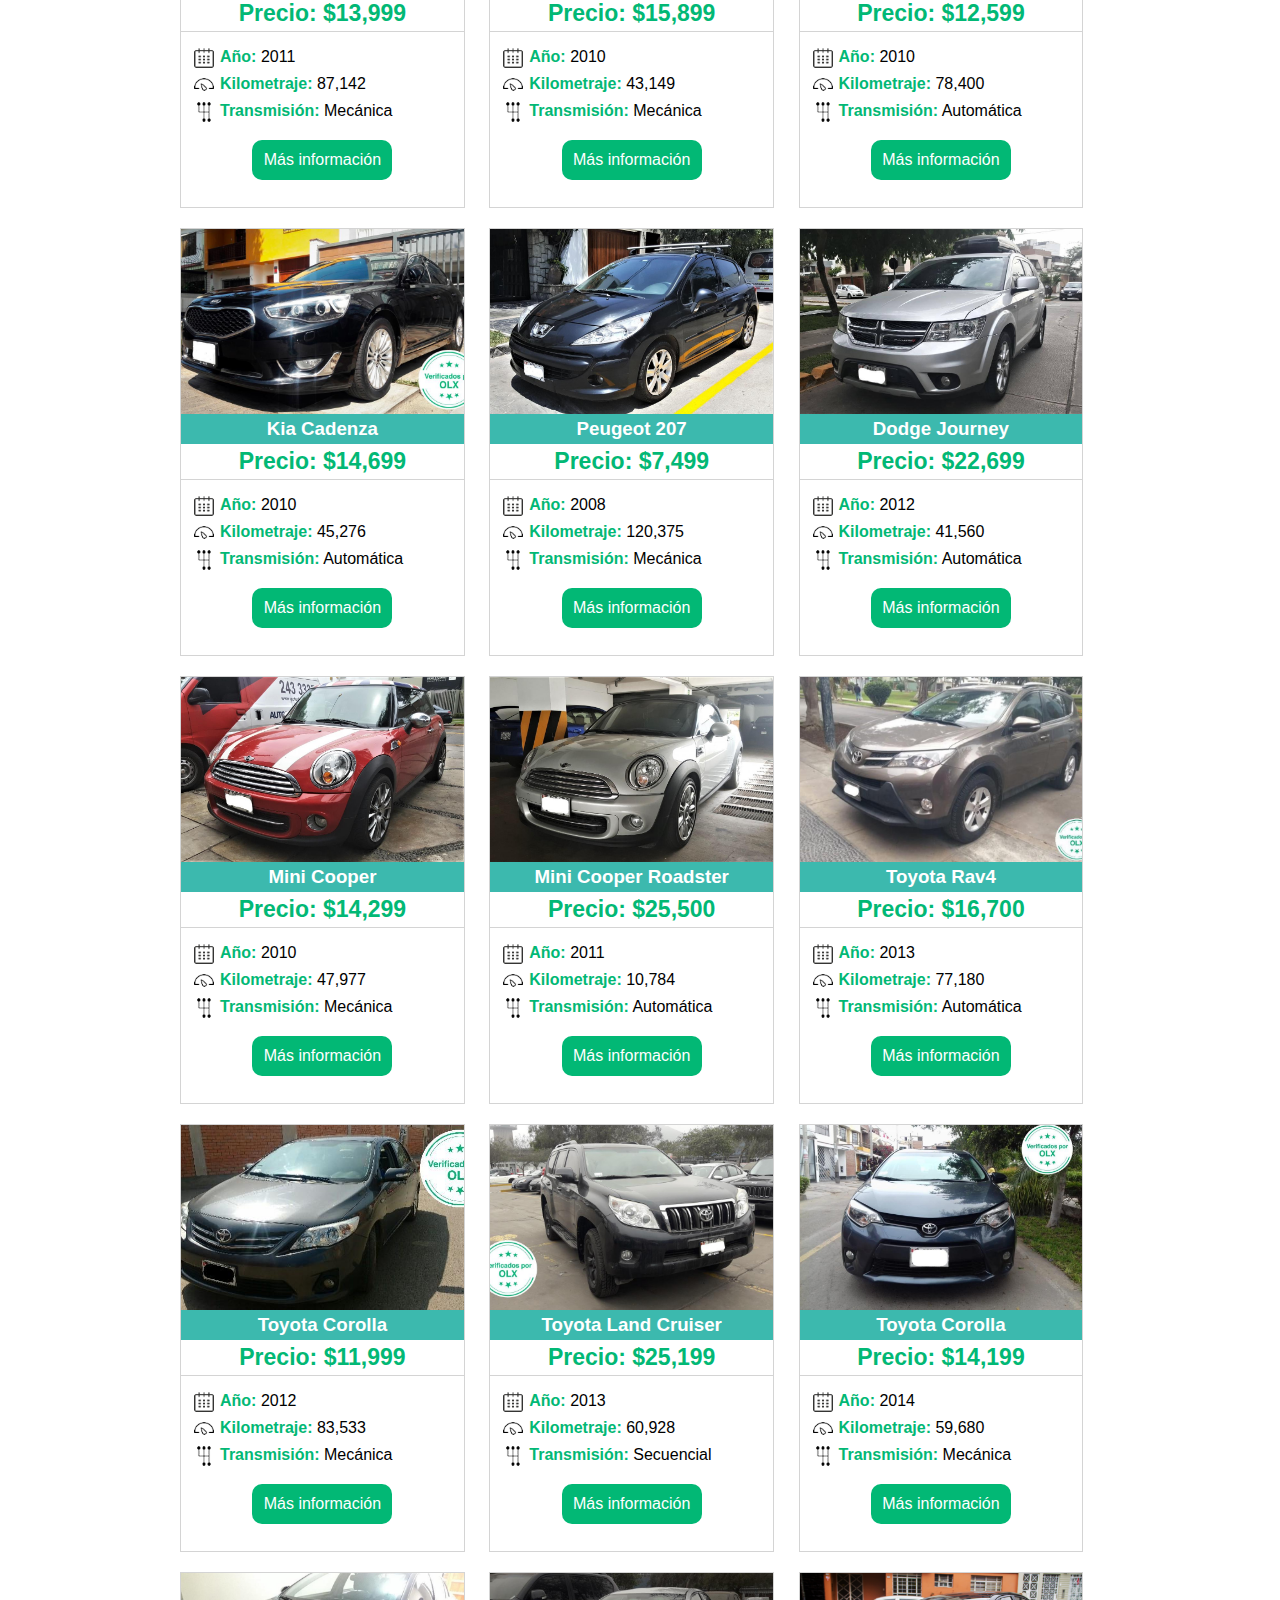
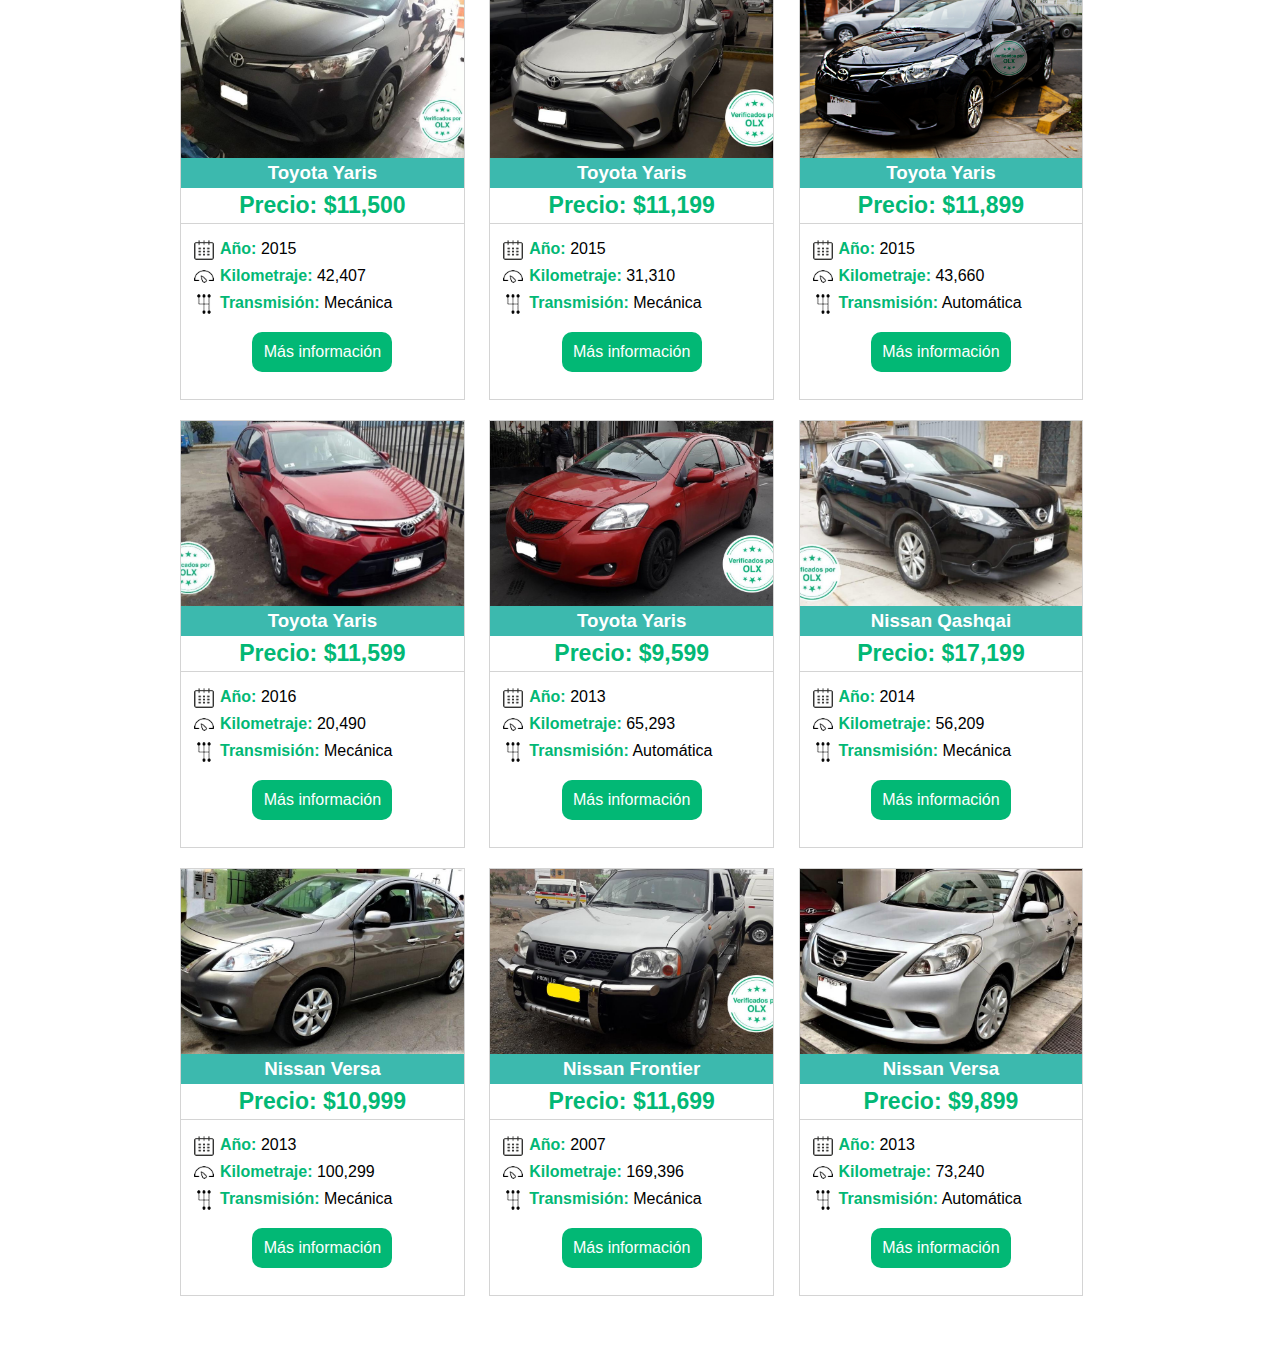
==== commit c231d473: "update" ====
--- a/index.html
+++ b/index.html
@@ -237,29 +237,6 @@
 
 
 
-             
-
-
-            <div class="mix rangodos volkwagen item" data-mark="volkswagen,volkswagen passat,passat">
-                <div class="imagen-auto" style="background-image:url(img/carros/140818-volkswagen-passay.png); background-size:cover; background-position:center; background-repeat:no-repeat;"></div>
-                <h3>Volkswagen Passat</h3>
-                <h2>Precio: $12,599</h2>
-                <ul>
-                    <li>
-                        <div class="ano"></div>
-                        <b>Año:</b> 2011</li>
-                    <li>
-                        <div class="kilometraje"></div>
-                        <b>Kilometraje:</b> 54,478</li>
-                    <li>
-                        <div class="transmision"></div>
-                        <b>Transmisión:</b> Automática</li>
-                    <a id="comprar-boton36" target="_blank" href="formulario.html?valor=Volkswagen Passat">Más información</a>
-                </ul>
-            </div>
-
-
-
             <div class="mix rangoseis mitsubishi item" data-mark="montero sport,mitsubishi montero sport,mitsubishi montero">
                 <div class="imagen-auto" style="background-image:url(img/carros/monstersport.jpg); background-size:cover; background-position:center; background-repeat:no-repeat;"></div>
                 <h3>Mitsubishi Montero Sport</h3>
@@ -359,24 +336,6 @@
             </div>
 
 
-            <div class="mix rangodos hyundai item" data-mark="hyundai,hyundai tucson,tucson">
-                <div class="imagen-auto" style="background-image:url(img/carros/290718-hyundai-tucson2.jpg); background-size:cover; background-position:center; background-repeat:no-repeat;"></div>
-                <h3>Hyundai Tucson</h3>
-                <h2>Precio: $14,499</h2>
-                <ul>
-                    <li>
-                        <div class="ano"></div>
-                        <b>Año:</b> 2013</li>
-                    <li>
-                        <div class="kilometraje"></div>
-                        <b>Kilometraje:</b> 50,030</li>
-                    <li>
-                        <div class="transmision"></div>
-                        <b>Transmisión:</b> Automática</li>
-                    <a id="comprar-boton36" target="_blank" href="formulario.html?valor=Hyundai Tucson">Más información</a>
-                </ul>
-            </div>
-
 
 
 
@@ -477,23 +436,6 @@
            
 
 
-            <div class="mix rangocero hyundai item" data-mark="hyundai,hyundai accent,accent">
-                <div class="imagen-auto" style="background-image:url(img/carros/310718-hyundai-accent.jpg); background-size:cover; background-position:center; background-repeat:no-repeat;"></div>
-                <h3>Hyundai Accent</h3>
-                <h2>Precio: $10,500</h2>
-                <ul>
-                    <li>
-                        <div class="ano"></div>
-                        <b>Año:</b> 2013</li>
-                    <li>
-                        <div class="kilometraje"></div>
-                        <b>Kilometraje:</b>38,167</li>
-                    <li>
-                        <div class="transmision"></div>
-                        <b>Transmisión:</b> Mecánica</li>
-                    <a id="comprar-boton36" target="_blank" href="formulario.html?valor=Hyundai Accent">Más información</a>
-                </ul>
-            </div>
 
             <div class="mix rangodos hyundai item" data-mark="hyundai,hyundai accent,accent">
                 <div class="imagen-auto" style="background-image:url(img/carros/130818-hyundai-accent.jpg); background-size:cover; background-position:center; background-repeat:no-repeat;"></div>
@@ -603,7 +545,6 @@
 
            
 
-
             <div class="mix rangotres kia item" data-mark="kia sportage, sportage,10000,kia">
                 <div class="imagen-auto" style="background-image:url(img/carros/130818-kia-sportage.png); background-size:cover; background-position:center; background-repeat:no-repeat;"></div>
                 <h3>Kia Sportage</h3>
@@ -618,28 +559,30 @@
                     <li>
                         <div class="transmision"></div>
                         <b>Transmisión:</b> Automática</li>
-                    <a id="comprar-boton52" target="_blank" href="formulario.html?valor=Kia Sportage" data-modelo="Kia Sorento">Más información</a>
-                </ul>
-            </div>
-
-
-            <div class="mix rangocero kia item" data-mark="kia rio,rio,kia">
-                <div class="imagen-auto" style="background-image:url(img/carros/140818-kia-rio.jpg); background-size:cover; background-position:center; background-repeat:no-repeat;"></div>
-                <h3>Kia Rio</h3>
-                <h2>Precio: $9,800</h2>
+                    <a id="comprar-boton52" target="_blank" href="formulario.html?valor=Kia Sportage">Más información</a>
+                </ul>
+            </div>
+
+
+ <div class="mix rangocero item" data-mark="kia picanto, picanto,10000,kia">
+                <div class="imagen-auto" style="background-image:url(img/carros/160818-kia-picanto.jpg); background-size:cover; background-position:center; background-repeat:no-repeat;"></div>
+                <h3>Kia Picanto</h3>
+                <h2>Precio: $6,799</h2>
                 <ul>
                     <li>
                         <div class="ano"></div>
                         <b>Año:</b> 2012</li>
                     <li>
                         <div class="kilometraje"></div>
-                        <b>Kilometraje:</b> 48,737</li>
-                    <li>
-                        <div class="transmision"></div>
-                        <b>Transmisión:</b> Automática</li>
-                    <a id="comprar-boton5" target="_blank" href="formulario.html?valor=Kia Rio HB">Más información</a>
-                </ul>
-            </div>
+                        <b>Kilometraje:</b> 53,858</li>
+                    <li>
+                        <div class="transmision"></div>
+                        <b>Transmisión:</b> Automática</li>
+                    <a id="comprar-boton52" target="_blank" href="formulario.html?valor=Kia Picanto">Más información</a>
+                </ul>
+            </div>
+
+
 
 
            
@@ -756,7 +699,7 @@
                     <li>
                         <div class="transmision"></div>
                         <b>Transmisión:</b> Automática</li>
-                    <a id="comprar-boton5" target="_blank" href="formulario.html?valor=Subaru All New Outback" data-modelo="Subaru All New Outback">Más información</a>
+                    <a id="comprar-boton5" target="_blank" href="formulario.html?valor=Subaru All New Outback">Más información</a>
                 </ul>
             </div>
 
@@ -797,7 +740,7 @@
                     <li>
                         <div class="transmision"></div>
                         <b>Transmisión:</b> Mecánica</li>
-                    <a id="comprar-boton2" target="_blank" href="formulario.html?valor=Renault Sandero" data-modelo="Renault Sandero">Más información</a>
+                    <a id="comprar-boton2" target="_blank" href="formulario.html?valor=Renault Sandero">Más información</a>
                 </ul>
             </div>
 
@@ -825,7 +768,7 @@
                     <li>
                         <div class="transmision"></div>
                         <b>Transmisión:</b> Mecánica</li>
-                    <a id="comprar-boton8" target="_blank" href="formulario.html?valor=Suzuki Swift" data-modelo="Suzuki Swift">Más información</a>
+                    <a id="comprar-boton8" target="_blank" href="formulario.html?valor=Suzuki Swift">Más información</a>
                 </ul>
             </div>
 
@@ -844,7 +787,7 @@
                     <li>
                         <div class="transmision"></div>
                         <b>Transmisión:</b> Mecánica</li>
-                    <a id="comprar-boton8" target="_blank" href="formulario.html?valor=Suzuki Grand Vitara" data-modelo="Suzuki Swift">Más información</a>
+                    <a id="comprar-boton8" target="_blank" href="formulario.html?valor=Suzuki Grand Vitara">Más información</a>
                 </ul>
             </div>
 
@@ -865,7 +808,7 @@
                     <li>
                         <div class="transmision"></div>
                         <b>Transmisión:</b> Automática</li>
-                    <a id="comprar-boton8" target="_blank" href="formulario.html?valor=Suzuki Grand Nomade" data-modelo="Suzuki Swift">Más información</a>
+                    <a id="comprar-boton8" target="_blank" href="formulario.html?valor=Suzuki Grand Nomade">Más información</a>
                 </ul>
             </div>
             <!-- Termina Grupo 1 -->
@@ -886,7 +829,7 @@
                         <b>Kilometraje:</b> 119,455</li>
                     <li>
                         <b>Transmisión:</b> Automática</li>
-                    <a id="comprar-boton11" target="_blank" href="formulario.html?valor=Volvo XC90" data-modelo="Volvo XC90">Más información</a>
+                    <a id="comprar-boton11" target="_blank" href="formulario.html?valor=Volvo XC90" >Más información</a>
                 </ul>
             </div>
 
@@ -905,7 +848,7 @@
                     <li>
                         <div class="transmision"></div>
                         <b>Transmisión:</b> Mecánica</li>
-                    <a id="comprar-boton48" target="_blank" href="formulario.html?valor=Kia Cerato Koup" data-modelo="Kia Cerato Koup">Más información</a>
+                    <a id="comprar-boton48" target="_blank" href="formulario.html?valor=Kia Cerato Koup">Más información</a>
                 </ul>
             </div>
 
@@ -924,7 +867,7 @@
                     <li>
                         <div class="transmision"></div>
                         <b>Transmisión:</b> Automática</li>
-                    <a id="comprar-boton48" target="_blank" href="formulario.html?valor=Kia Cerato" data-modelo="Kia Cerato Koup">Más información</a>
+                    <a id="comprar-boton48" target="_blank" href="formulario.html?valor=Kia Cerato">Más información</a>
                 </ul>
             </div>
 
@@ -943,7 +886,7 @@
                     <li>
                         <div class="transmision"></div>
                         <b>Transmisión:</b> Automática</li>
-                    <a id="comprar-boton48" target="_blank" href="formulario.html?valor=Kia Cerato" data-modelo="Kia Cerato Koup">Más información</a>
+                    <a id="comprar-boton48" target="_blank" href="formulario.html?valor=Kia Cerato">Más información</a>
                 </ul>
             </div>
 
@@ -963,29 +906,9 @@
                     <li>
                         <div class="transmision"></div>
                         <b>Transmisión:</b> Mecánica</li>
-                    <a id="comprar-boton15" target="_blank" href="formulario.html?valor=Chevrolet Cruze" data-modelo="Chevrolet Cruze">Más información</a>
-                </ul>
-            </div>
-
-
-            <div class="mix rangouno chevrolet item" data-mark="chevrolet, chevrolet cruze, cruze,15000">
-                <div class="imagen-auto" style="background-image:url(img/carros/140818-chevrolet-cruze.png); background-size:cover; background-position:center; background-repeat:no-repeat;"></div>
-                <h3>Chevrolet Cruze</h3>
-                <h2>Precio: $10,499</h2>
-                <ul>
-                    <li>
-                        <div class="ano"></div>
-                        <b>Año:</b> 2012</li>
-                    <li>
-                        <div class="kilometraje"></div>
-                        <b>Kilometraje:</b> 46,569</li>
-                    <li>
-                        <div class="transmision"></div>
-                        <b>Transmisión:</b> Automática</li>
-                    <a id="comprar-boton15" target="_blank" href="formulario.html?valor=Chevrolet Cruze" data-modelo="Chevrolet Cruze">Más información</a>
-                </ul>
-            </div>
-
+                    <a id="comprar-boton15" target="_blank" href="formulario.html?valor=Chevrolet Cruze">Más información</a>
+                </ul>
+            </div>
 
 
             <div class="mix rangouno chevrolet item" data-mark="chevrolet, chevrolet sail, sail,15000">
@@ -1002,7 +925,7 @@
                     <li>
                         <div class="transmision"></div>
                         <b>Transmisión:</b> Mecánica</li>
-                    <a id="comprar-boton15" target="_blank" href="formulario.html?valor=Chevrolet Sail" data-modelo="Chevrolet Cruze">Más información</a>
+                    <a id="comprar-boton15" target="_blank" href="formulario.html?valor=Chevrolet Sail">Más información</a>
                 </ul>
             </div>
 
@@ -1025,7 +948,7 @@
                     <li>
                         <div class="transmision"></div>
                         <b>Transmisión:</b> Automática</li>
-                    <a id="comprar-boton15" target="_blank" href="formulario.html?valor=Chevrolet Aveo Hatchback" data-modelo="Chevrolet Cruze">Más información</a>
+                    <a id="comprar-boton15" target="_blank" href="formulario.html?valor=Chevrolet Aveo Hatchback">Más información</a>
                 </ul>
             </div>
 
@@ -1087,7 +1010,7 @@
                     <li>
                         <div class="transmision"></div>
                         <b>Transmisión:</b> Mecánica</li>
-                    <a id="comprar-boton15" target="_blank" href="formulario.html?valor=Chevrolet Sail" data-modelo="Chevrolet Sail">Más información</a>
+                    <a id="comprar-boton15" target="_blank" href="formulario.html?valor=Chevrolet Sail">Más información</a>
                 </ul>
             </div>
 
@@ -1118,7 +1041,7 @@
                     <li>
                         <div class="transmision"></div>
                         <b>Transmisión:</b> Automática</li>
-                    <a id="comprar-boton16" target="_blank" href="formulario.html?valor=Honda Civic LXS" data-modelo="Honda CRV">Más información</a>
+                    <a id="comprar-boton16" target="_blank" href="formulario.html?valor=Honda Civic LXS">Más información</a>
                 </ul>
             </div>
 
@@ -1139,7 +1062,7 @@
                     <li>
                         <div class="transmision"></div>
                         <b>Transmisión:</b> Automática</li>
-                    <a id="comprar-boton16" target="_blank" href="formulario.html?valor=Honda Civic LXS" data-modelo="Honda CRV">Más información</a>
+                    <a id="comprar-boton16" target="_blank" href="formulario.html?valor=Honda Civic LXS">Más información</a>
                 </ul>
             </div>
 
@@ -1179,7 +1102,7 @@
                     <li>
                         <div class="transmision"></div>
                         <b>Transmisión:</b> Automática</li>
-                    <a id="comprar-boton17" target="_blank" href="formulario.html?valor=Subaru XV" data-modelo="Subaru XV">Más información</a>
+                    <a id="comprar-boton17" target="_blank" href="formulario.html?valor=Subaru XV" >Más información</a>
                 </ul>
             </div>
 
@@ -1221,7 +1144,7 @@
                     <li>
                         <div class="transmision"></div>
                         <b>Transmisión:</b> Mecánica</li>
-                    <a id="comprar-boton52" target="_blank" href="formulario.html?valor=Kia Sorento" data-modelo="Kia Sorento">Más información</a>
+                    <a id="comprar-boton52" target="_blank" href="formulario.html?valor=Kia Sorento">Más información</a>
                 </ul>
             </div>
 
@@ -1241,7 +1164,7 @@
                     <li>
                         <div class="transmision"></div>
                         <b>Transmisión:</b> Mecánica</li>
-                    <a id="comprar-boton52" target="_blank" href="formulario.html?valor=Kia Sorento" data-modelo="Kia Sorento">Más información</a>
+                    <a id="comprar-boton52" target="_blank" href="formulario.html?valor=Kia Sorento">Más información</a>
                 </ul>
             </div>
 
@@ -1300,7 +1223,7 @@
                     <li>
                         <div class="transmision"></div>
                         <b>Transmisión:</b> Mecánica</li>
-                    <a id="comprar-boton29" target="_blank" href="formulario.html?valor=Peugeot 207" data-modelo="Peugeot 207">Más información</a>
+                    <a id="comprar-boton29" target="_blank" href="formulario.html?valor=Peugeot 207" >Más información</a>
                 </ul>
             </div>
             <!-- Termina Grupo 4 -->
@@ -1324,7 +1247,7 @@
                     <li>
                         <div class="transmision"></div>
                         <b>Transmisión:</b> Automática</li>
-                    <a id="comprar-boton30" target="_blank" href="formulario.html?valor=Dodge Journey" data-modelo="Dodge Journey">Más información</a>
+                    <a id="comprar-boton30" target="_blank" href="formulario.html?valor=Dodge Journey" >Más información</a>
                 </ul>
             </div>
 
@@ -1349,7 +1272,7 @@
                     <li>
                         <div class="transmision"></div>
                         <b>Transmisión:</b> Mecánica</li>
-                    <a id="comprar-boton31" target="_blank" href="formulario.html?valor=Mini Cooper" data-modelo="Mini Cooper">Más información</a>
+                    <a id="comprar-boton31" target="_blank" href="formulario.html?valor=Mini Cooper">Más información</a>
                 </ul>
             </div>
 
@@ -1367,10 +1290,27 @@
                     <li>
                         <div class="transmision"></div>
                         <b>Transmisión:</b> Automática</li>
-                    <a id="comprar-boton32" target="_blank" href="formulario.html?valor=Mini Cooper Roaster" data-modelo="Mini Cooper Roadster">Más información</a>
-                </ul>
-            </div>
-
+                    <a id="comprar-boton32" target="_blank" href="formulario.html?valor=Mini Cooper Roaster">Más información</a>
+                </ul>
+            </div>
+
+        <div class="mix rangouno toyota item" data-mark="toyota,rav4, toyota rav4, toyota rav 4">
+                <div class="imagen-auto" style="background-image:url(img/carros/160818-toyota-rav4.jpg); background-size:cover; background-position:center; background-repeat:no-repeat;"></div>
+                <h3>Toyota Rav4</h3>
+                <h2>Precio: $16,700</h2>
+                <ul>
+                    <li>
+                        <div class="ano"></div>
+                        <b>Año:</b> 2013</li>
+                    <li>
+                        <div class="kilometraje"></div>
+                        <b>Kilometraje:</b> 77,180</li>
+                    <li>
+                        <div class="transmision"></div>
+                        <b>Transmisión:</b> Automática</li>
+                    <a id="comprar-boton35" target="_blank" href="formulario.html?valor=Toyota Rav4">Más información</a>
+                </ul>
+            </div>
 
             <div class="mix rangouno toyota item" data-mark="toyota,corolla, toyota corolla">
                 <div class="imagen-auto" style="background-image:url(img/carros/290718-toyota-corolla.jpg); background-size:cover; background-position:center; background-repeat:no-repeat;"></div>
@@ -1390,6 +1330,24 @@
                 </ul>
             </div>
 
+            <div class="mix rangouno toyota item" data-mark="toyota,cruiser, toyota land cruiser">
+                <div class="imagen-auto" style="background-image:url(img/carros/160818-toyota-land-crusier.jpg); background-size:cover; background-position:center; background-repeat:no-repeat;"></div>
+                <h3>Toyota Land Cruiser</h3>
+                <h2>Precio: $25,199</h2>
+                <ul>
+                    <li>
+                        <div class="ano"></div>
+                        <b>Año:</b> 2013</li>
+                    <li>
+                        <div class="kilometraje"></div>
+                        <b>Kilometraje:</b> 60,928</li>
+                    <li>
+                        <div class="transmision"></div>
+                        <b>Transmisión:</b> Secuencial</li>
+                    <a id="comprar-boton35" target="_blank" href="formulario.html?valor=Toyota Land Cruiser">Más información</a>
+                </ul>
+            </div>
+
 
             <div class="mix rangouno toyota item" data-mark="toyota,corolla, toyota corolla">
                 <div class="imagen-auto" style="background-image:url(img/carros/130818-toyota-corolla.jpg); background-size:cover; background-position:center; background-repeat:no-repeat;"></div>
@@ -1426,28 +1384,50 @@
                     <li>
                         <div class="transmision"></div>
                         <b>Transmisión:</b> Mecánica</li>
-                    <a id="comprar-boton35" target="_blank" href="formulario.html?valor=Toyota Yaris" data-modelo="Toyota Yaris">Más información</a>
-                </ul>
-            </div>
-
-
-            <div class="mix rangouno toyota item" data-mark="toyota,yaris,19000, toyota yaris">
-                <div class="imagen-auto" style="background-image:url(img/carros/140818-toyota-yaris.png); background-size:cover; background-position:center; background-repeat:no-repeat;"></div>
+                    <a id="comprar-boton35" target="_blank" href="formulario.html?valor=Toyota Yaris">Más información</a>
+                </ul>
+            </div>
+
+
+                 <div class="mix rangouno toyota item" data-mark="toyota,yaris,11000, toyota yaris">
+                <div class="imagen-auto" style="background-image:url(img/carros/160818-toyota-yaris-1.jpg); background-size:cover; background-position:center; background-repeat:no-repeat;"></div>
                 <h3>Toyota Yaris</h3>
-                <h2>Precio: $11,699</h2>
-                <ul>
-                    <li>
-                        <div class="ano"></div>
-                        <b>Año:</b> 2016</li>
-                    <li>
-                        <div class="kilometraje"></div>
-                        <b>Kilometraje:</b> 16,625</li>
-                    <li>
-                        <div class="transmision"></div>
-                        <b>Transmisión:</b> Mecánica</li>
-                    <a id="comprar-boton35" target="_blank" href="formulario.html?valor=Toyota Yaris" data-modelo="Toyota Yaris">Más información</a>
-                </ul>
-            </div>
+                <h2>Precio: $11,199</h2>
+                <ul>
+                    <li>
+                        <div class="ano"></div>
+                        <b>Año:</b> 2015</li>
+                    <li>
+                        <div class="kilometraje"></div>
+                        <b>Kilometraje:</b> 31,310</li>
+                    <li>
+                        <div class="transmision"></div>
+                        <b>Transmisión:</b> Mecánica</li>
+                    <a id="comprar-boton35" target="_blank" href="formulario.html?valor=Toyota Yaris" >Más información</a>
+                </ul>
+            </div>
+
+
+
+                 <div class="mix rangouno toyota item" data-mark="toyota,yaris,11000, toyota yaris">
+                <div class="imagen-auto" style="background-image:url(img/carros/160818-toyota-yaris-2.png); background-size:cover; background-position:center; background-repeat:no-repeat;"></div>
+                <h3>Toyota Yaris</h3>
+                <h2>Precio: $11,899</h2>
+                <ul>
+                    <li>
+                        <div class="ano"></div>
+                        <b>Año:</b> 2015</li>
+                    <li>
+                        <div class="kilometraje"></div>
+                        <b>Kilometraje:</b> 43,660</li>
+                    <li>
+                        <div class="transmision"></div>
+                        <b>Transmisión:</b> Automática</li>
+                    <a id="comprar-boton35" target="_blank" href="formulario.html?valor=Toyota Yaris" >Más información</a>
+                </ul>
+            </div>
+
+
 
 
 
@@ -1486,7 +1466,7 @@
                     <li>
                         <div class="transmision"></div>
                         <b>Transmisión:</b> Automática</li>
-                    <a id="comprar-boton35" target="_blank" href="formulario.html?valor=Toyota Yaris" data-modelo="Toyota Yaris">Más información</a>
+                    <a id="comprar-boton35" target="_blank" href="formulario.html?valor=Toyota Yaris">Más información</a>
                 </ul>
             </div>
 
@@ -1544,7 +1524,7 @@
                     <li>
                         <div class="transmision"></div>
                         <b>Transmisión:</b> Mecánica</li>
-                    <a id="comprar-boton40" target="_blank" href="formulario.html?valor=Nissan Versa" data-modelo="Nissan Versa">Más información</a>
+                    <a id="comprar-boton40" target="_blank" href="formulario.html?valor=Nissan Versa">Más información</a>
                 </ul>
             </div>
 
@@ -1589,7 +1569,7 @@
                     <li>
                         <div class="transmision"></div>
                         <b>Transmisión:</b> Automática</li>
-                    <a id="comprar-boton40" target="_blank" href="formulario.html?valor=Nissan Versa" data-modelo="Nissan Versa">Más información</a>
+                    <a id="comprar-boton40" target="_blank" href="formulario.html?valor=Nissan Versa" >Más información</a>
                 </ul>
             </div>
 
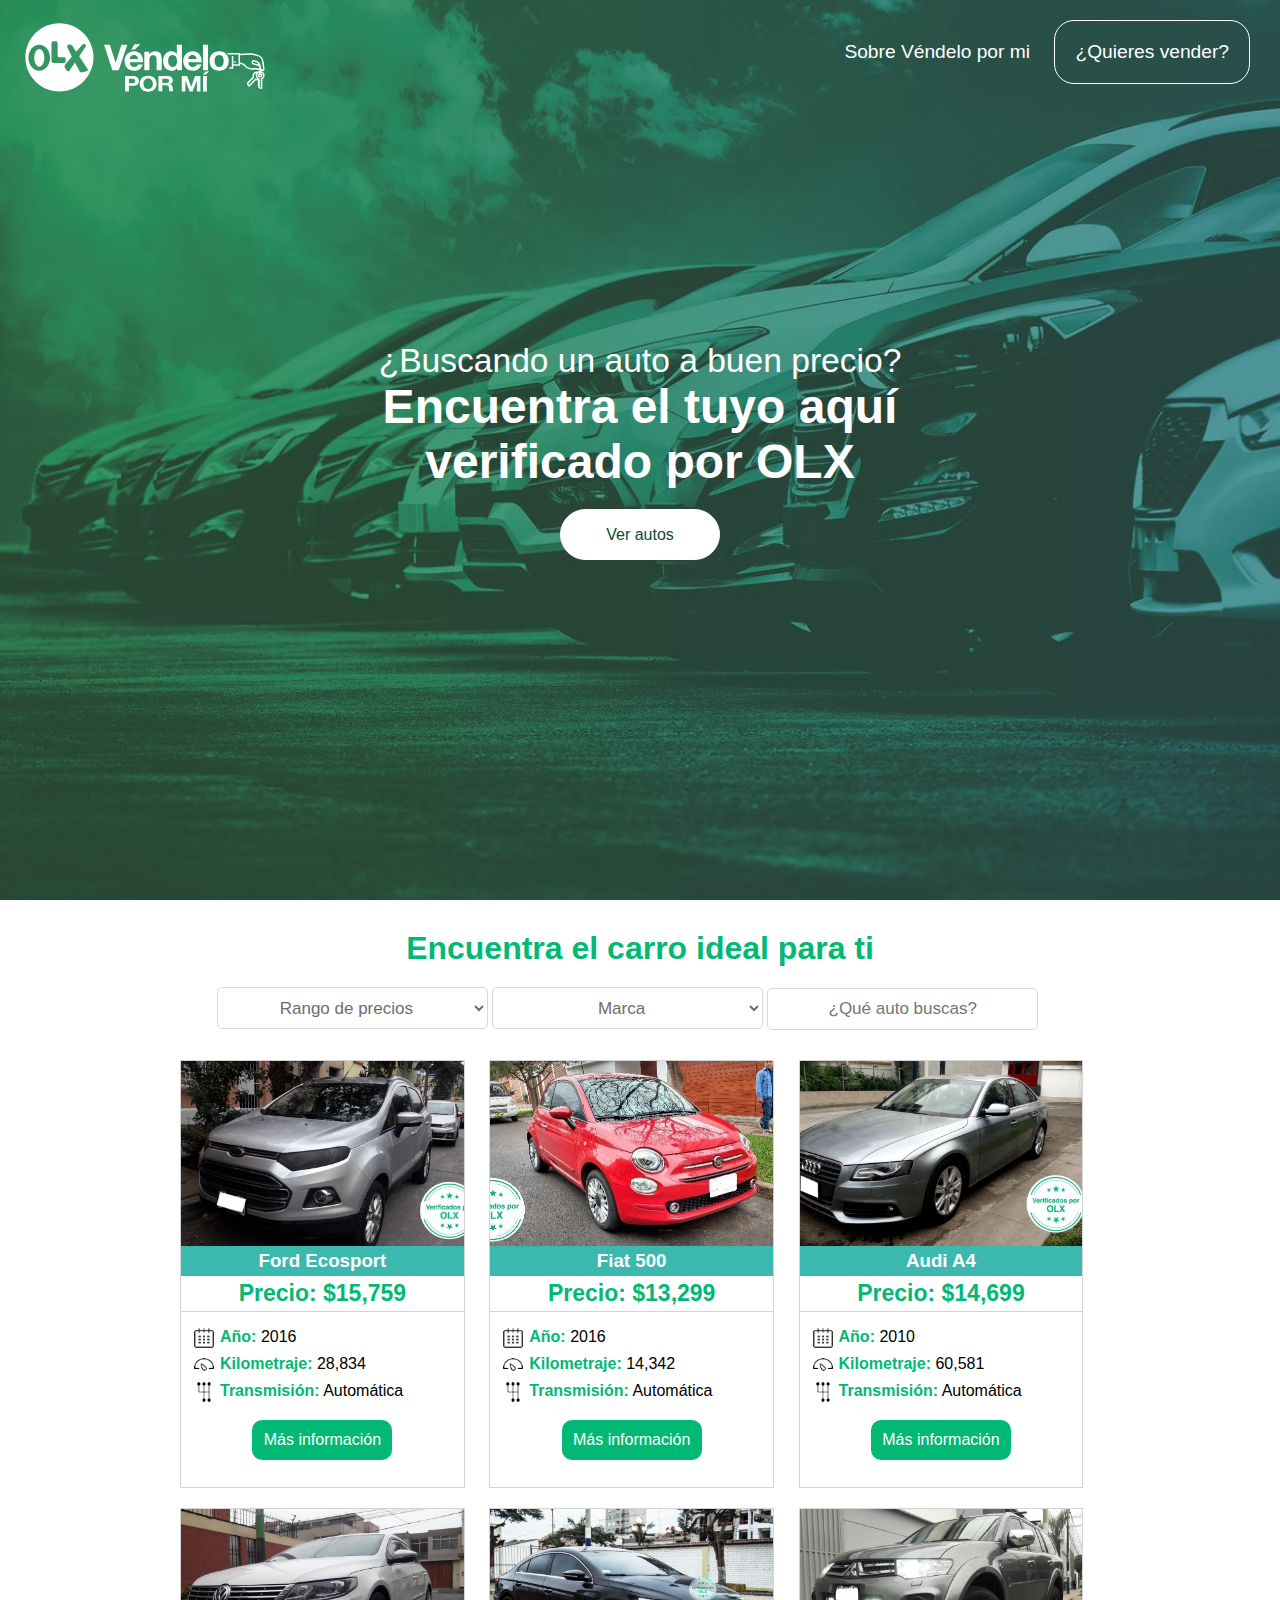
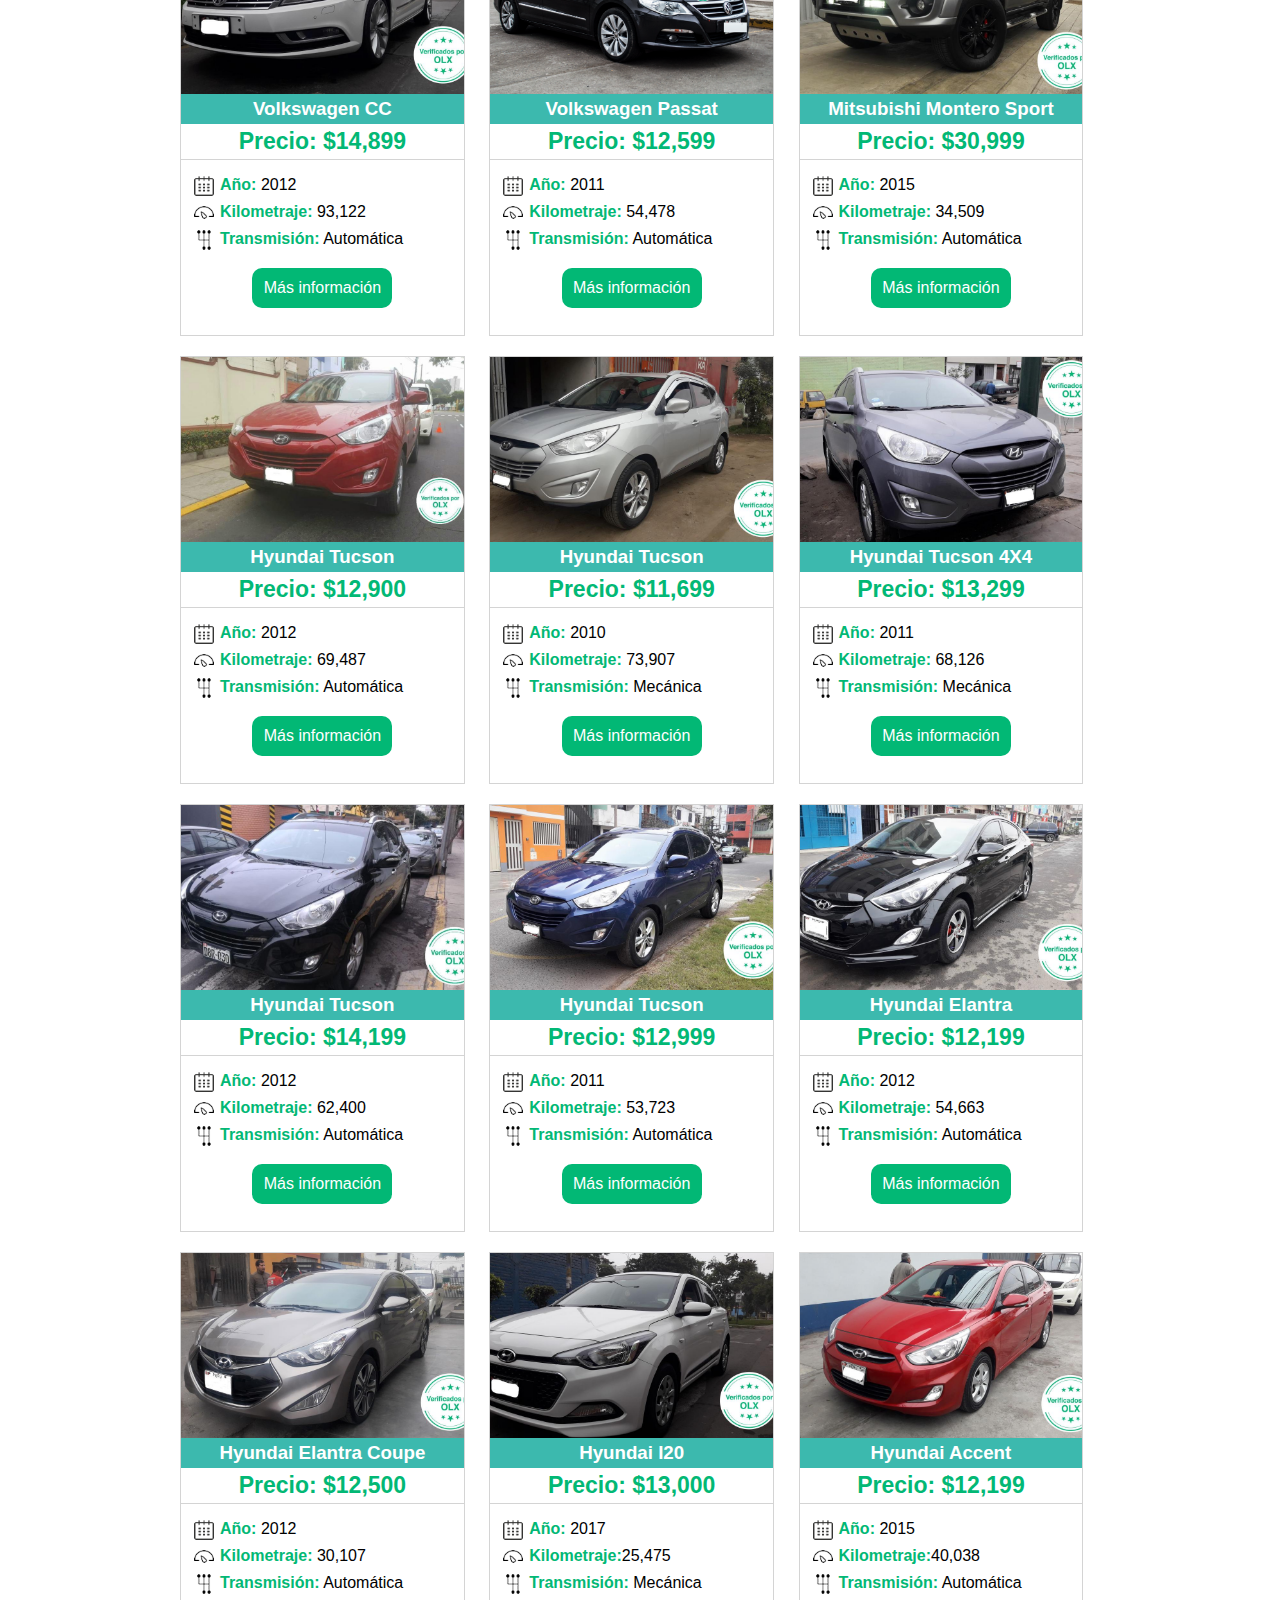
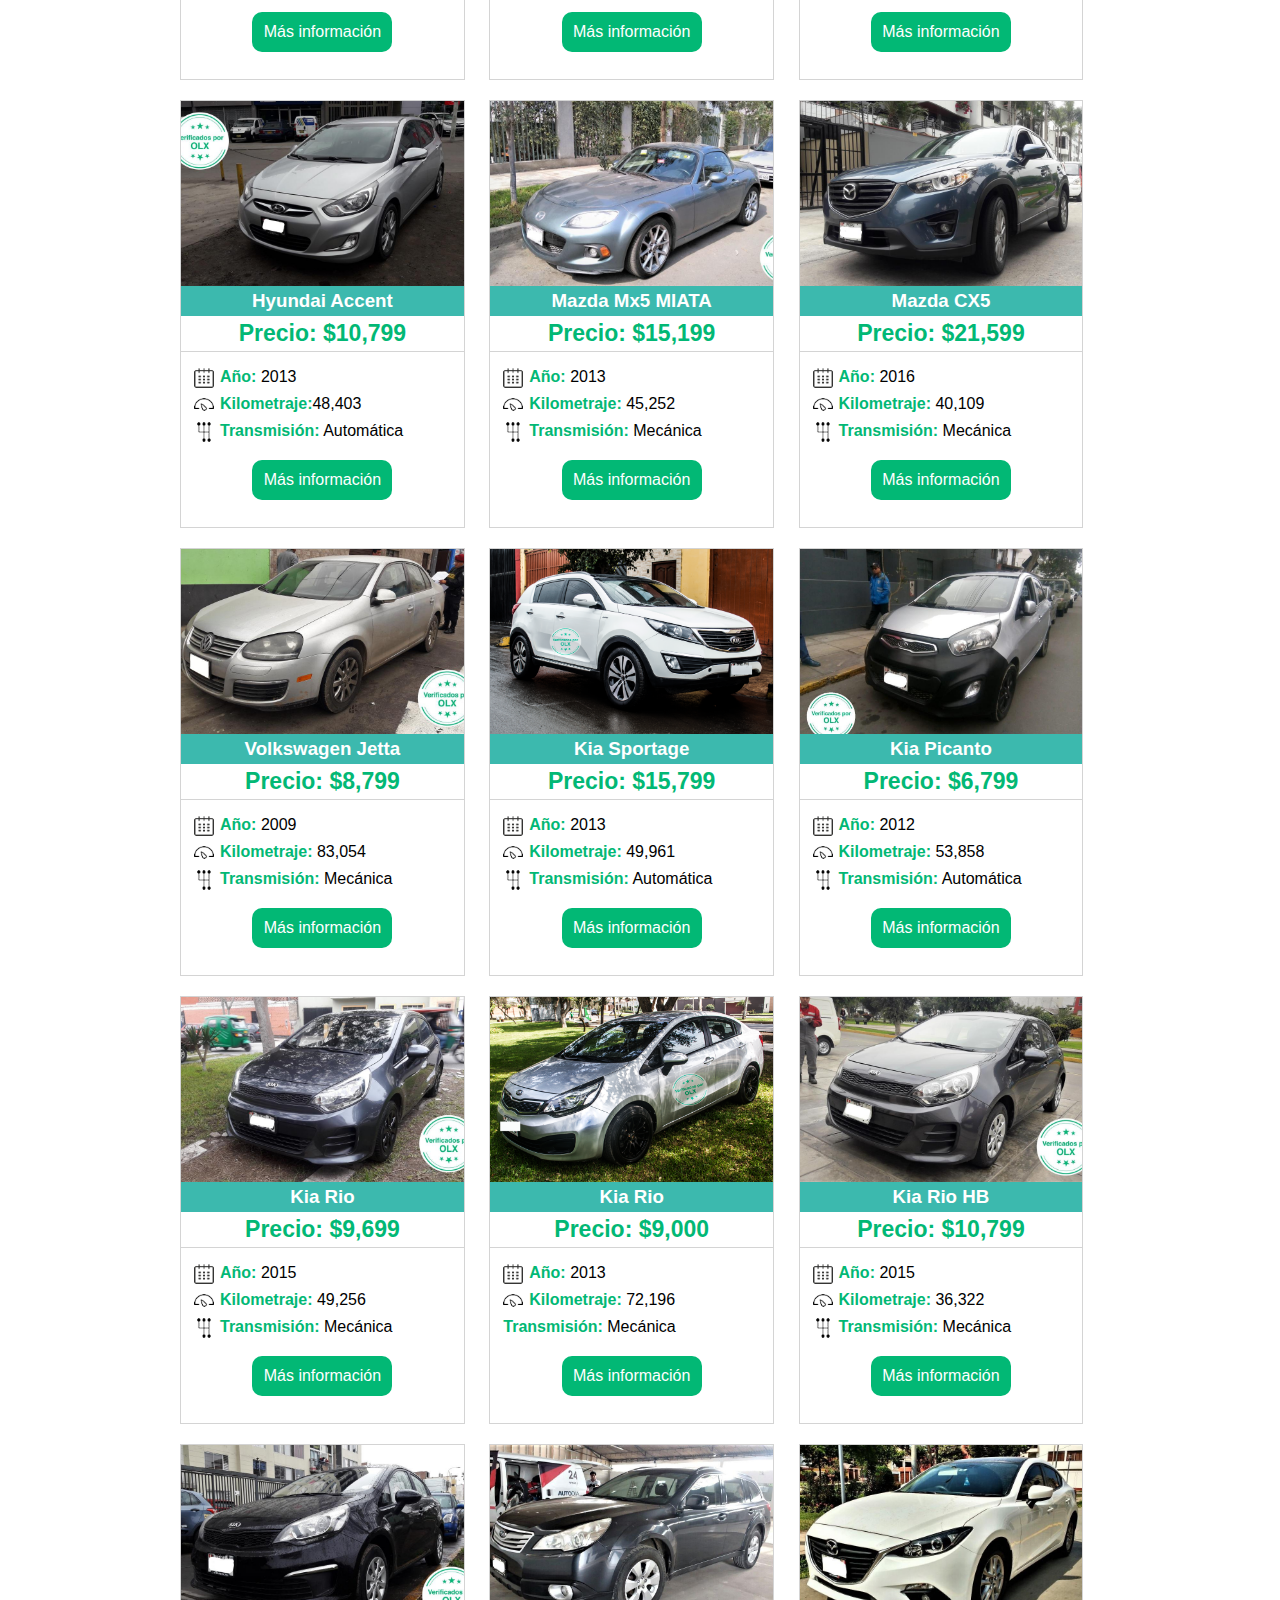
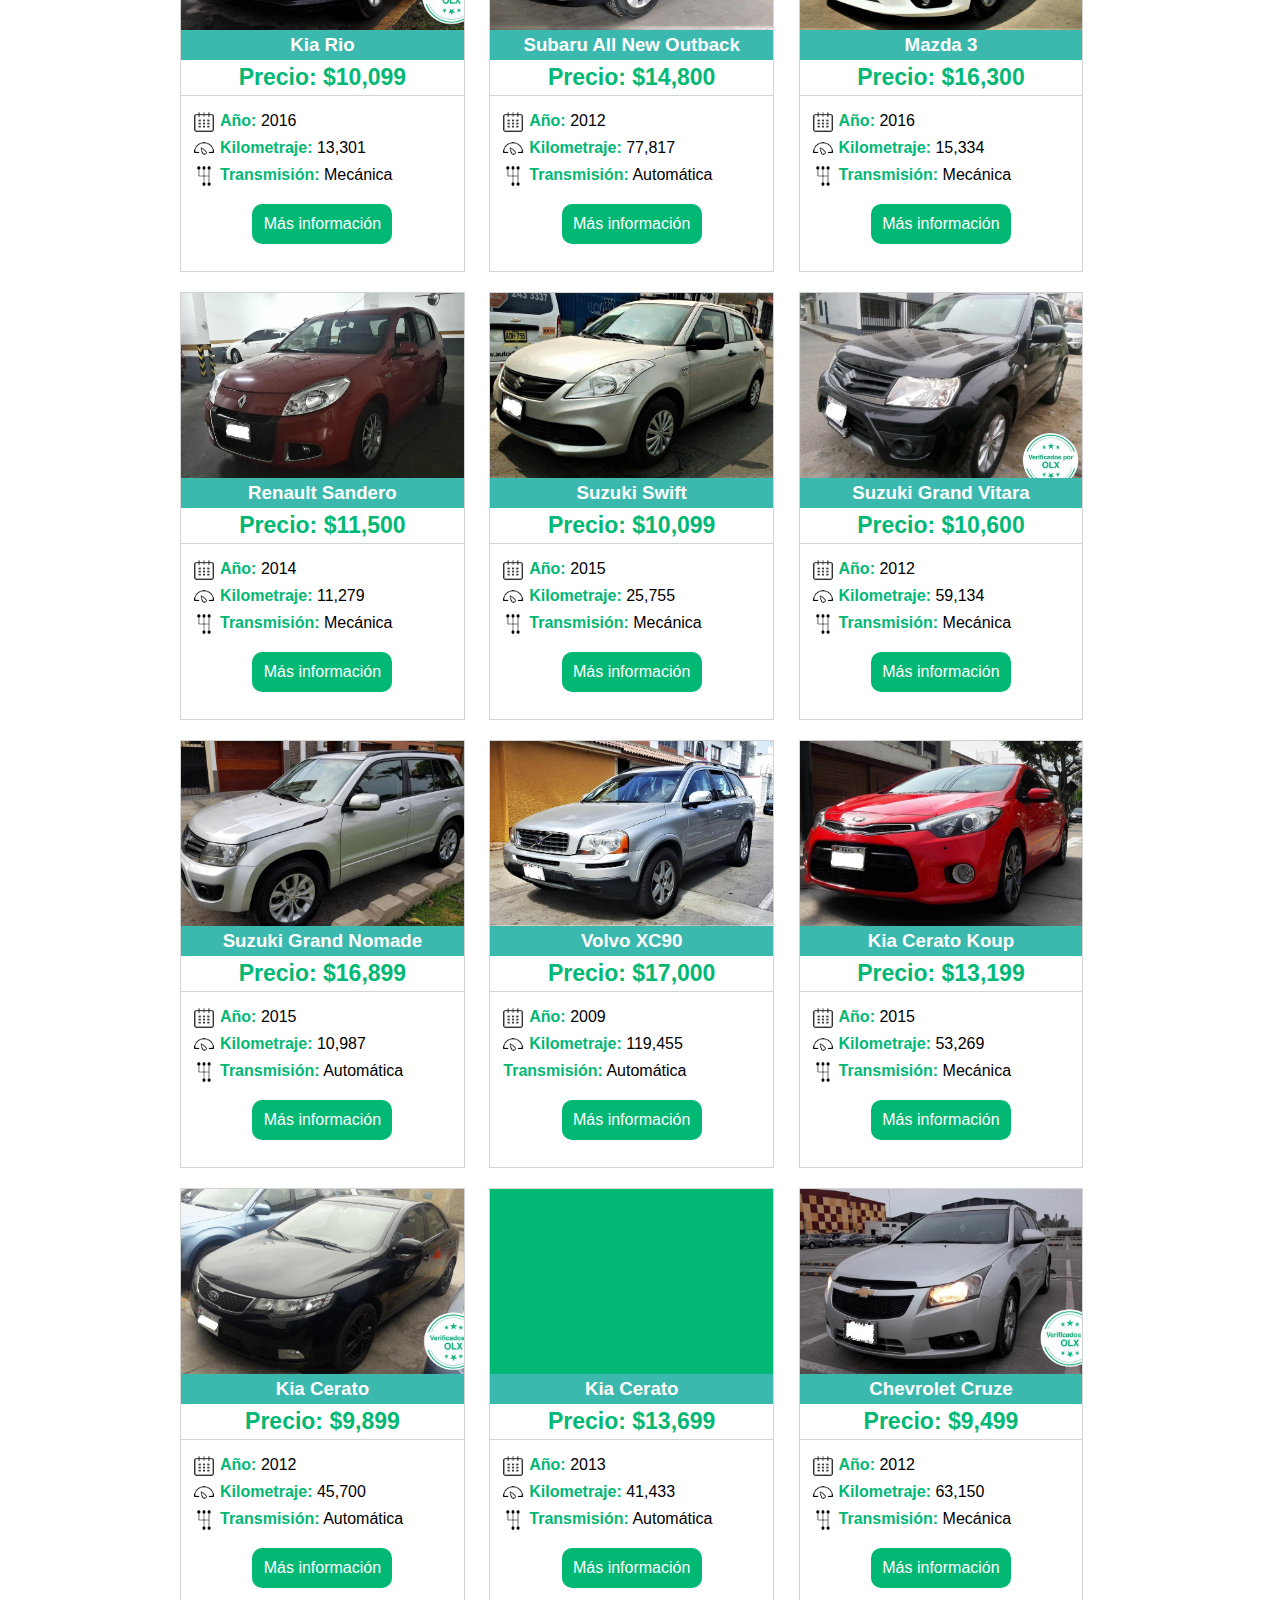
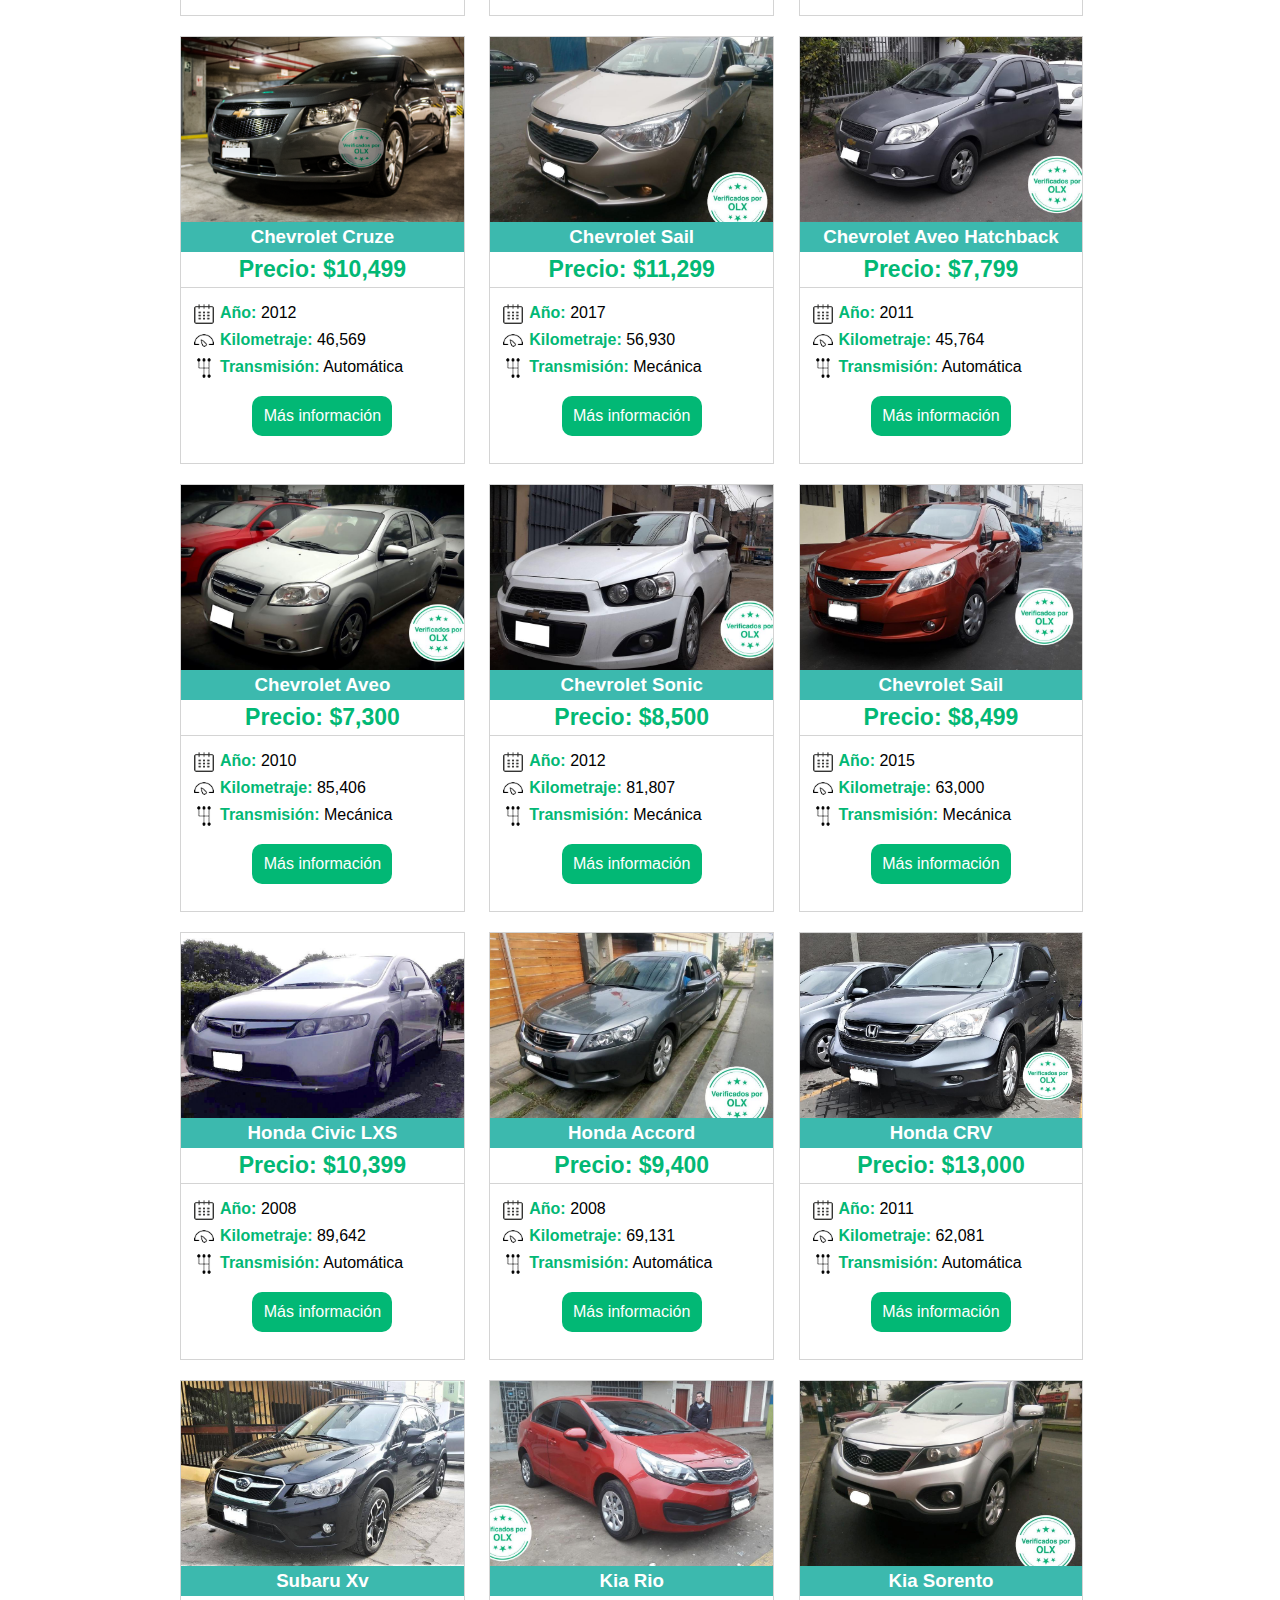
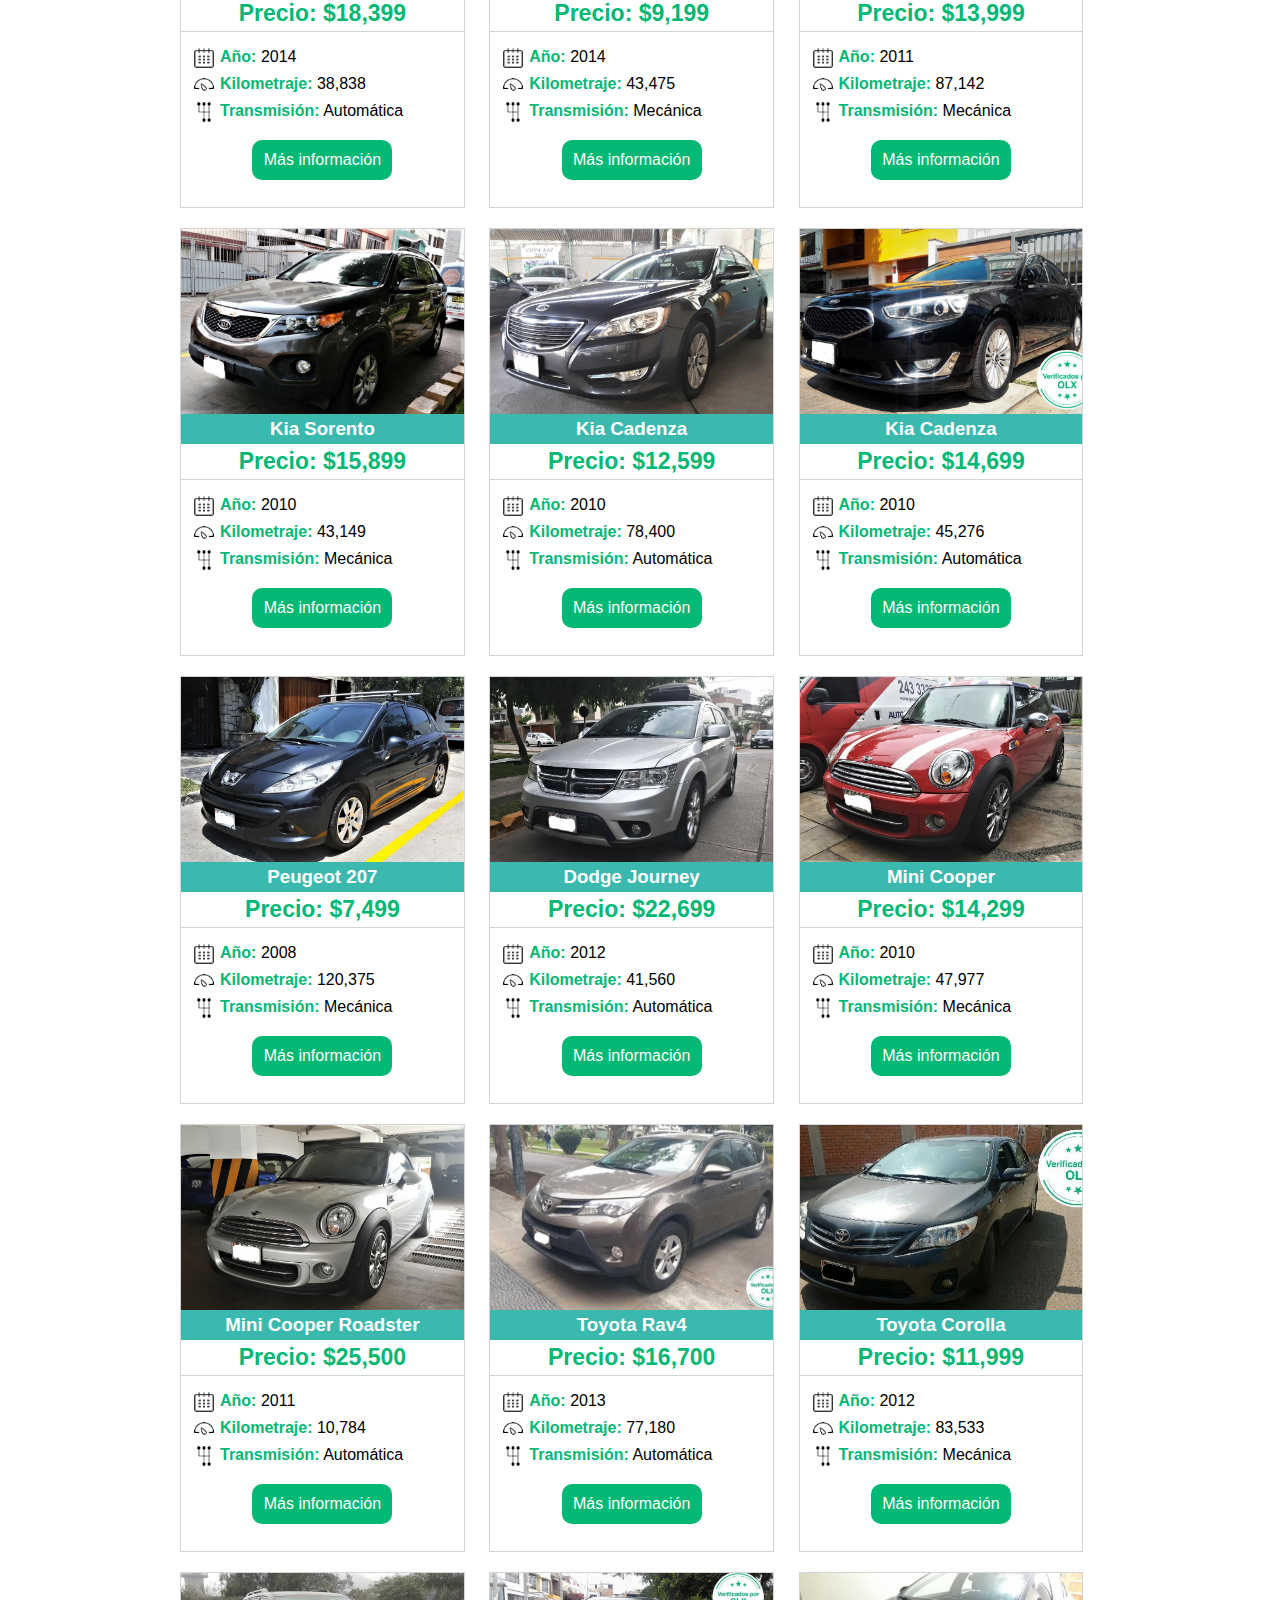
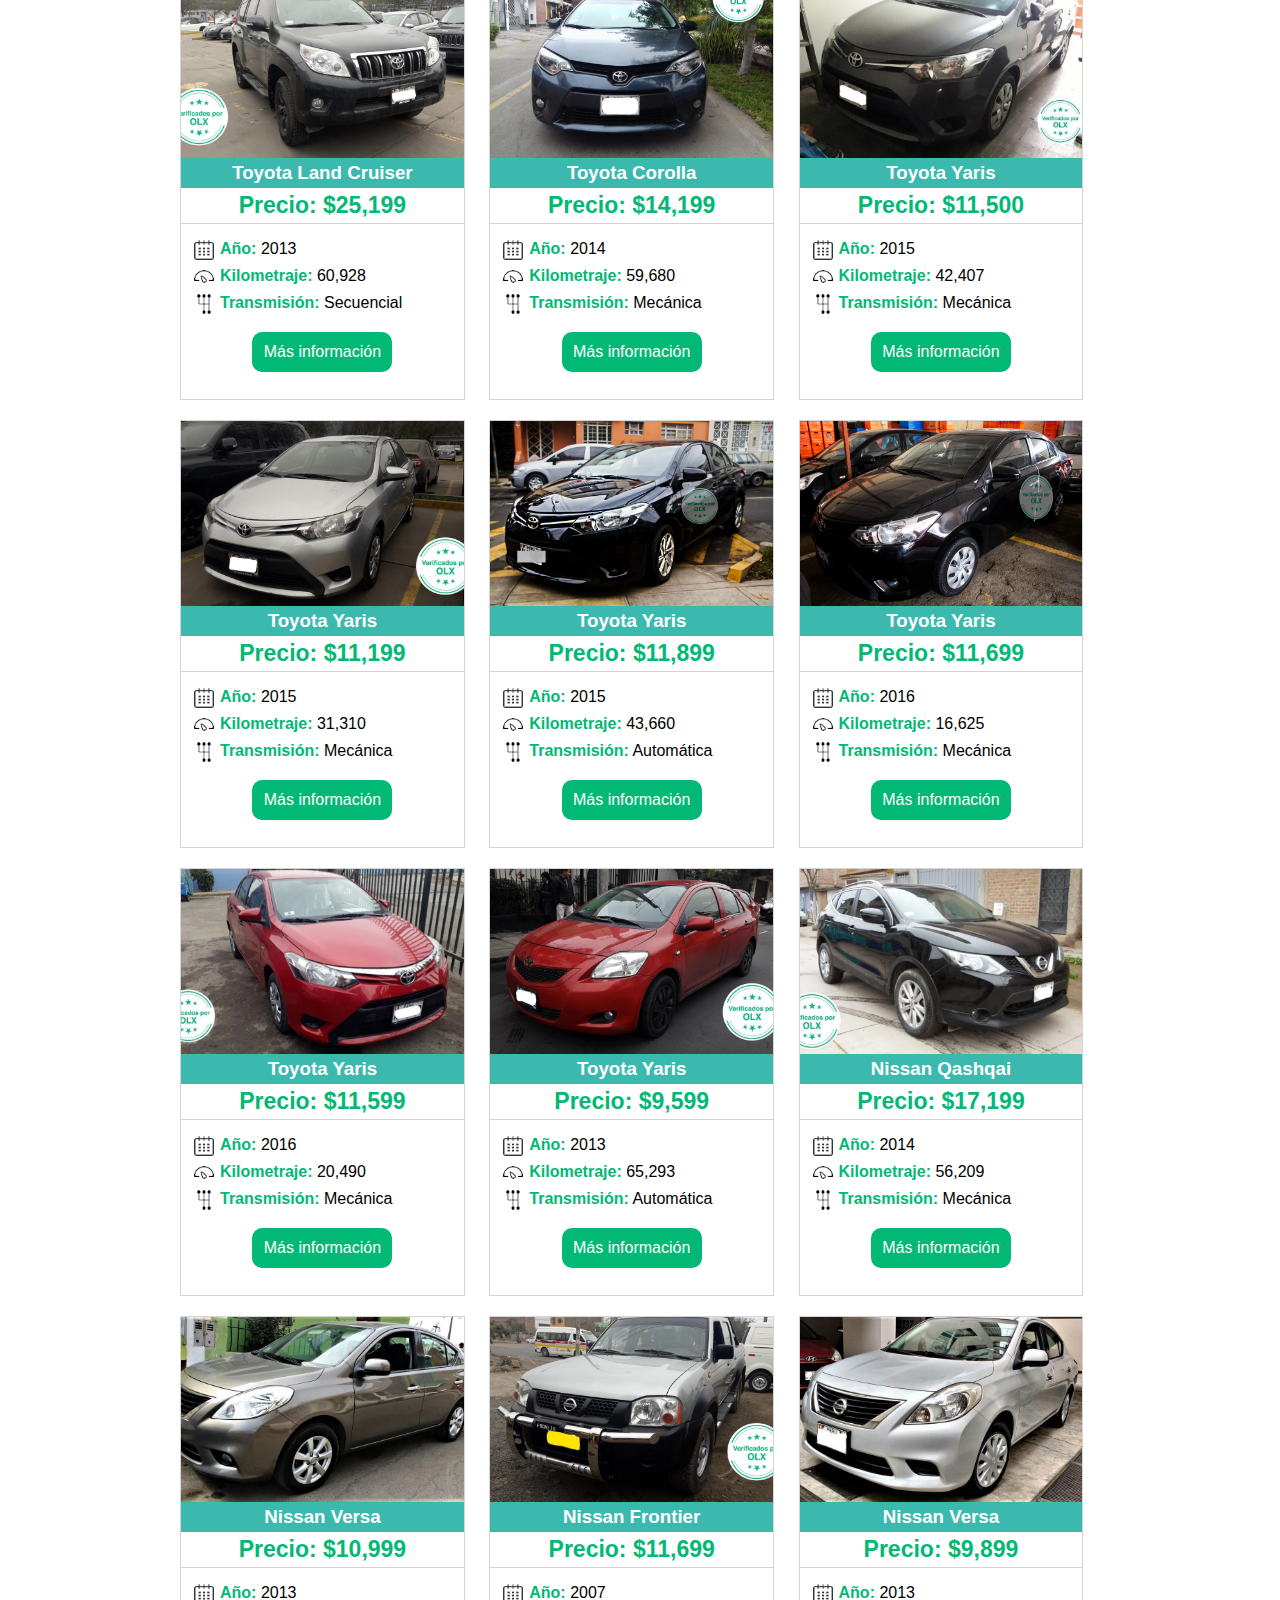
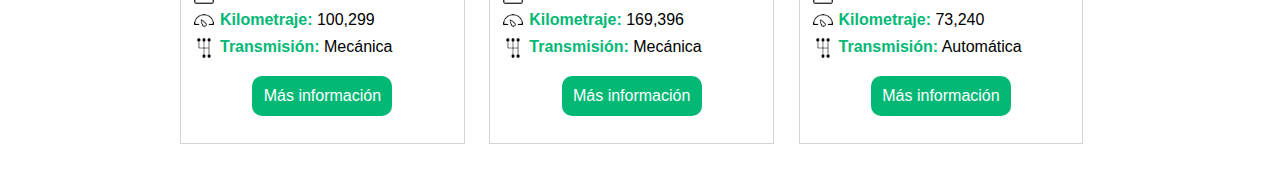
==== commit 06660218: "update" ====
--- a/index.html
+++ b/index.html
@@ -237,6 +237,29 @@
 
 
 
+             
+
+
+            <div class="mix rangodos volkwagen item" data-mark="volkswagen,volkswagen passat,passat">
+                <div class="imagen-auto" style="background-image:url(img/carros/140818-volkswagen-passay.png); background-size:cover; background-position:center; background-repeat:no-repeat;"></div>
+                <h3>Volkswagen Passat</h3>
+                <h2>Precio: $12,599</h2>
+                <ul>
+                    <li>
+                        <div class="ano"></div>
+                        <b>Año:</b> 2011</li>
+                    <li>
+                        <div class="kilometraje"></div>
+                        <b>Kilometraje:</b> 54,478</li>
+                    <li>
+                        <div class="transmision"></div>
+                        <b>Transmisión:</b> Automática</li>
+                    <a id="comprar-boton36" target="_blank" href="formulario.html?valor=Volkswagen Passat">Más información</a>
+                </ul>
+            </div>
+
+
+
             <div class="mix rangoseis mitsubishi item" data-mark="montero sport,mitsubishi montero sport,mitsubishi montero">
                 <div class="imagen-auto" style="background-image:url(img/carros/monstersport.jpg); background-size:cover; background-position:center; background-repeat:no-repeat;"></div>
                 <h3>Mitsubishi Montero Sport</h3>
@@ -909,6 +932,26 @@
                     <a id="comprar-boton15" target="_blank" href="formulario.html?valor=Chevrolet Cruze">Más información</a>
                 </ul>
             </div>
+
+
+            <div class="mix rangouno chevrolet item" data-mark="chevrolet, chevrolet cruze, cruze,15000">
+                <div class="imagen-auto" style="background-image:url(img/carros/140818-chevrolet-cruze.png); background-size:cover; background-position:center; background-repeat:no-repeat;"></div>
+                <h3>Chevrolet Cruze</h3>
+                <h2>Precio: $10,499</h2>
+                <ul>
+                    <li>
+                        <div class="ano"></div>
+                        <b>Año:</b> 2012</li>
+                    <li>
+                        <div class="kilometraje"></div>
+                        <b>Kilometraje:</b> 46,569</li>
+                    <li>
+                        <div class="transmision"></div>
+                        <b>Transmisión:</b> Automática</li>
+                    <a id="comprar-boton15" target="_blank" href="formulario.html?valor=Chevrolet Cruze" data-modelo="Chevrolet Cruze">Más información</a>
+                </ul>
+            </div>
+
 
 
             <div class="mix rangouno chevrolet item" data-mark="chevrolet, chevrolet sail, sail,15000">
@@ -1424,6 +1467,25 @@
                         <div class="transmision"></div>
                         <b>Transmisión:</b> Automática</li>
                     <a id="comprar-boton35" target="_blank" href="formulario.html?valor=Toyota Yaris" >Más información</a>
+                </ul>
+            </div>
+
+
+            <div class="mix rangouno toyota item" data-mark="toyota,yaris,19000, toyota yaris">
+                <div class="imagen-auto" style="background-image:url(img/carros/140818-toyota-yaris.png); background-size:cover; background-position:center; background-repeat:no-repeat;"></div>
+                <h3>Toyota Yaris</h3>
+                <h2>Precio: $11,699</h2>
+                <ul>
+                    <li>
+                        <div class="ano"></div>
+                        <b>Año:</b> 2016</li>
+                    <li>
+                        <div class="kilometraje"></div>
+                        <b>Kilometraje:</b> 16,625</li>
+                    <li>
+                        <div class="transmision"></div>
+                        <b>Transmisión:</b> Mecánica</li>
+                    <a id="comprar-boton35" target="_blank" href="formulario.html?valor=Toyota Yaris" data-modelo="Toyota Yaris">Más información</a>
                 </ul>
             </div>
 
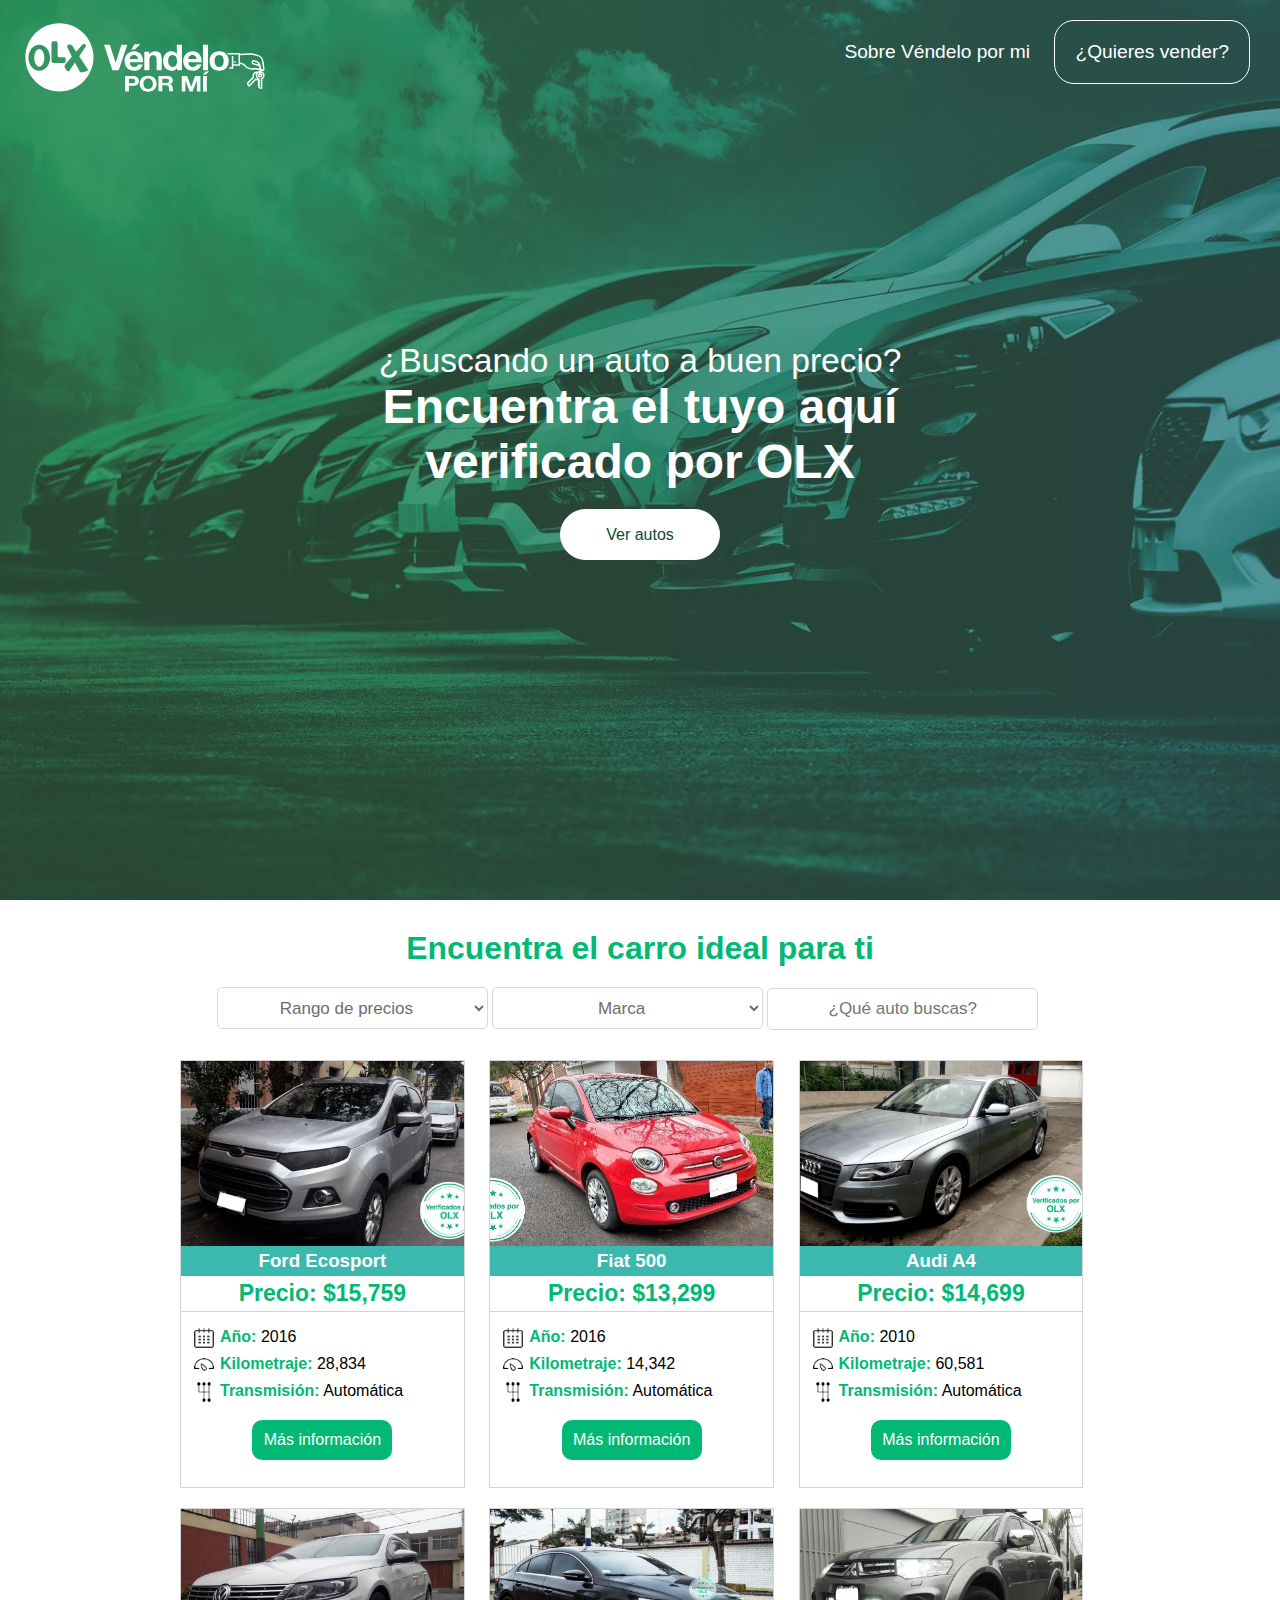
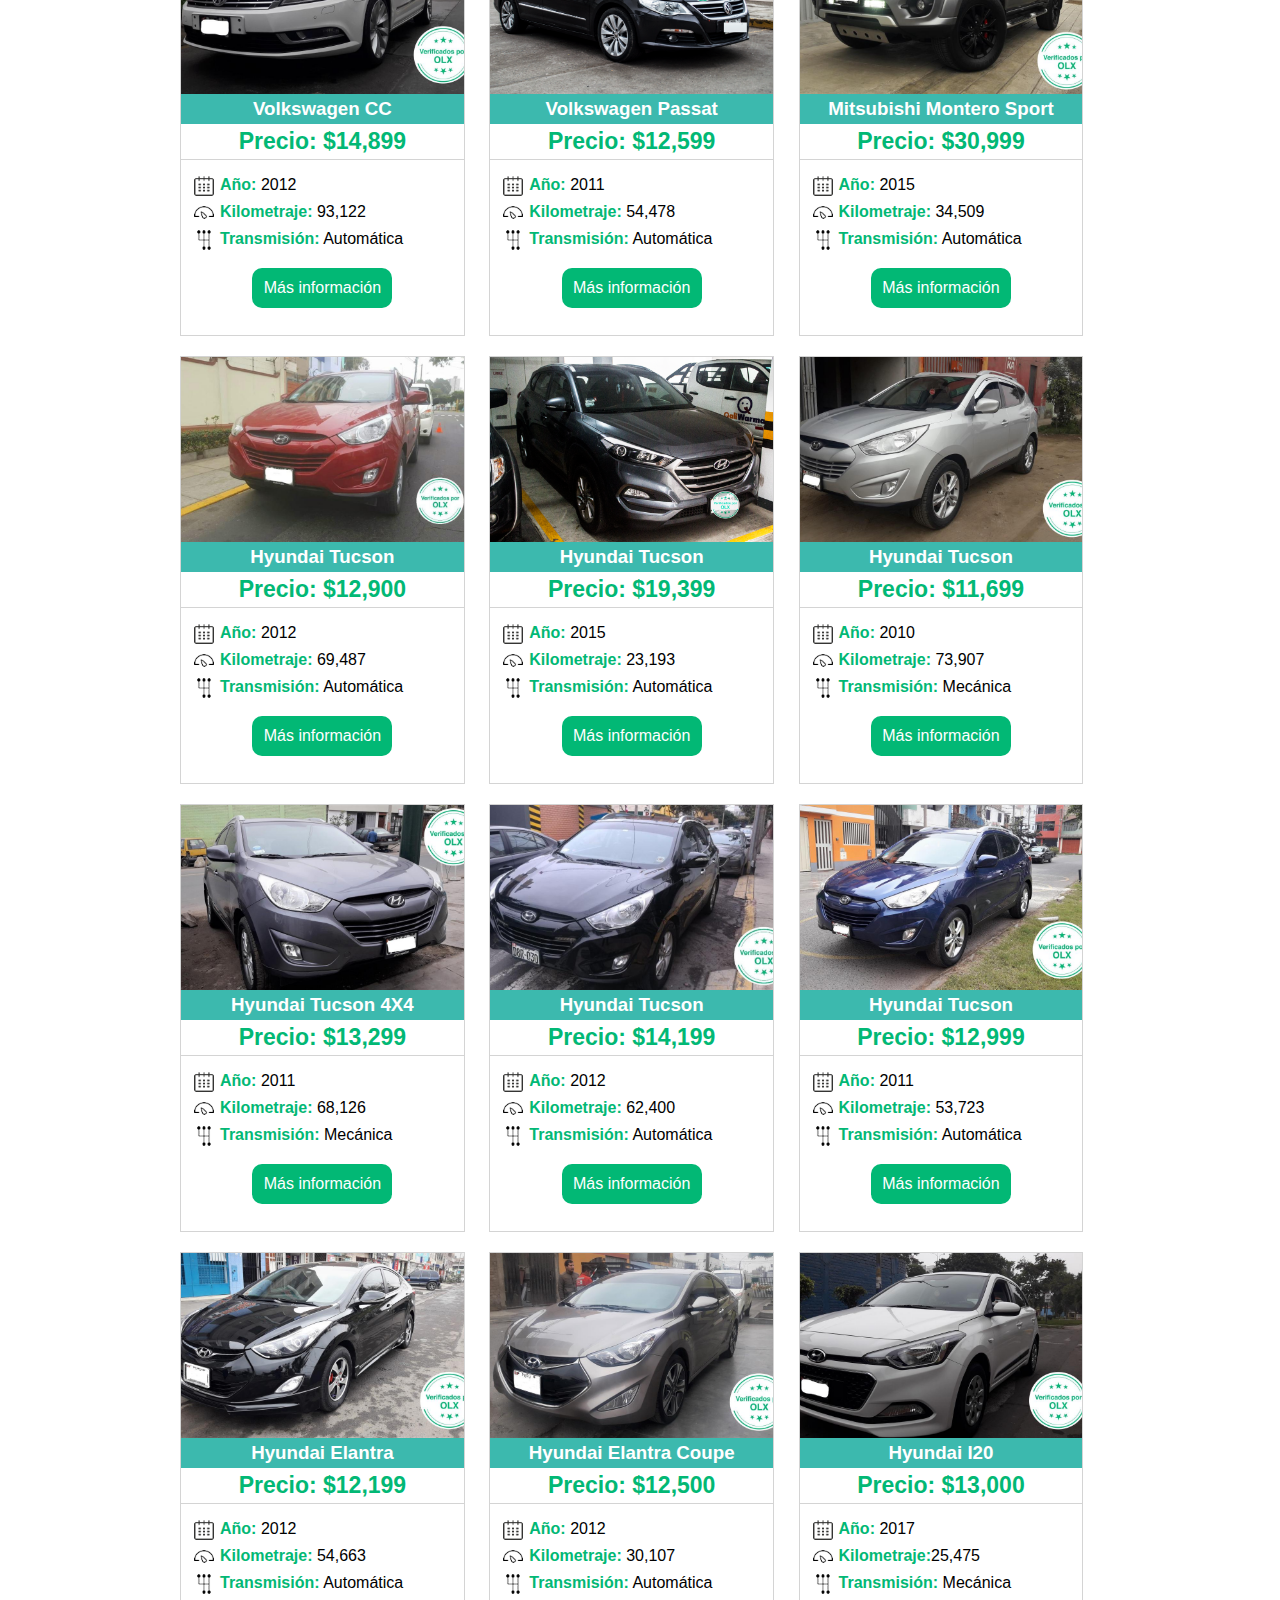
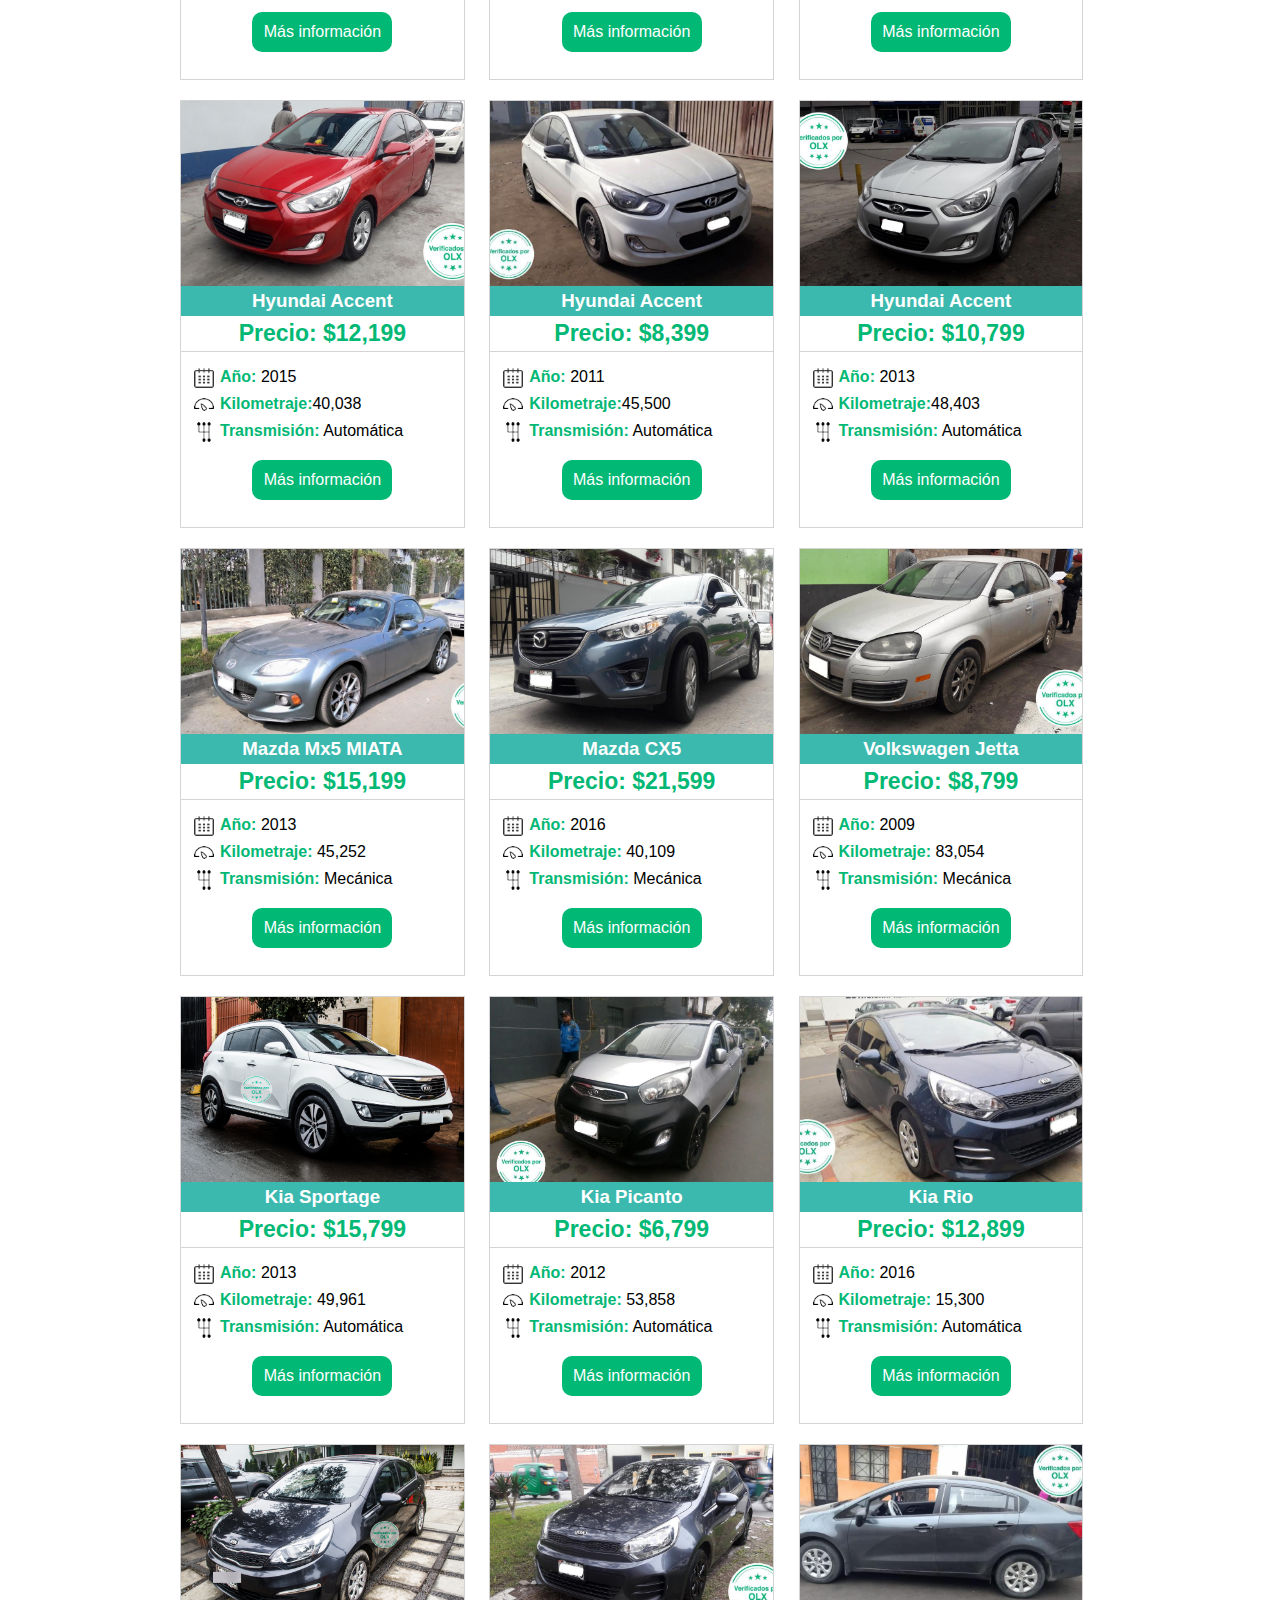
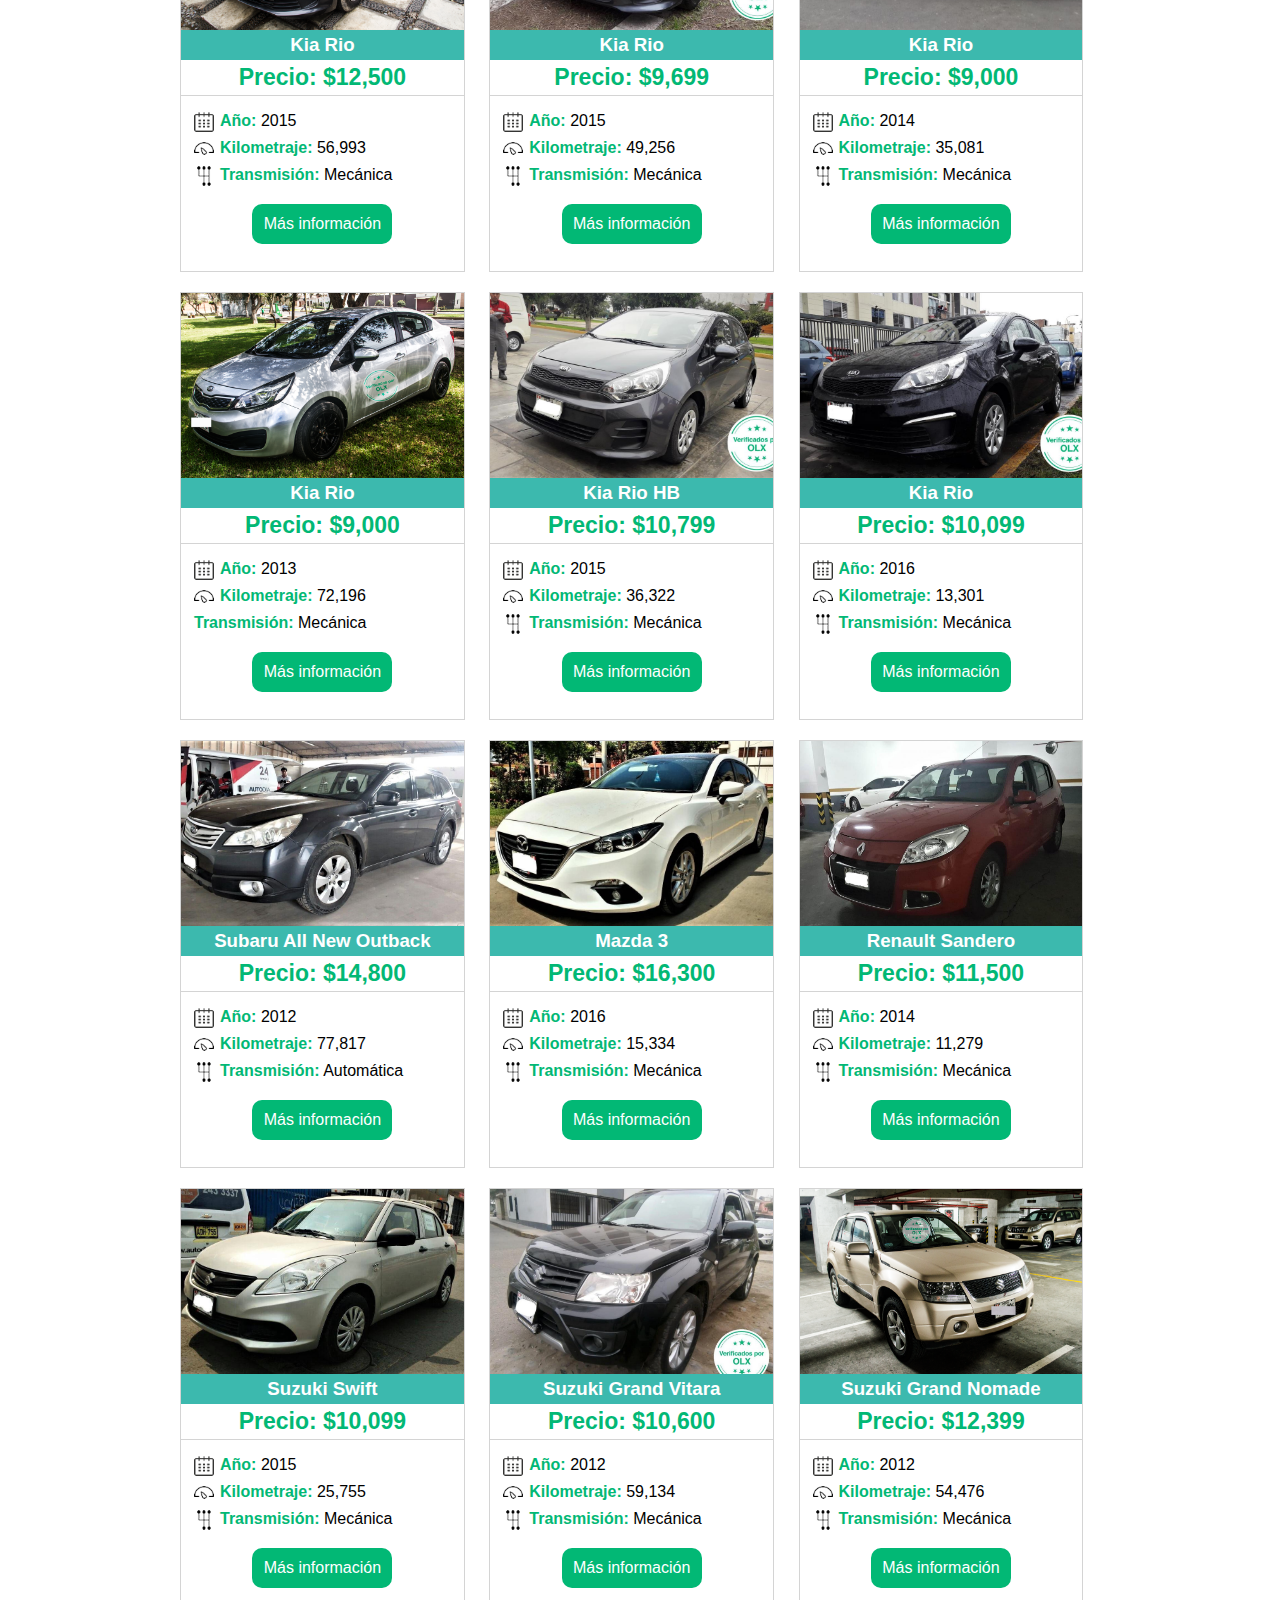
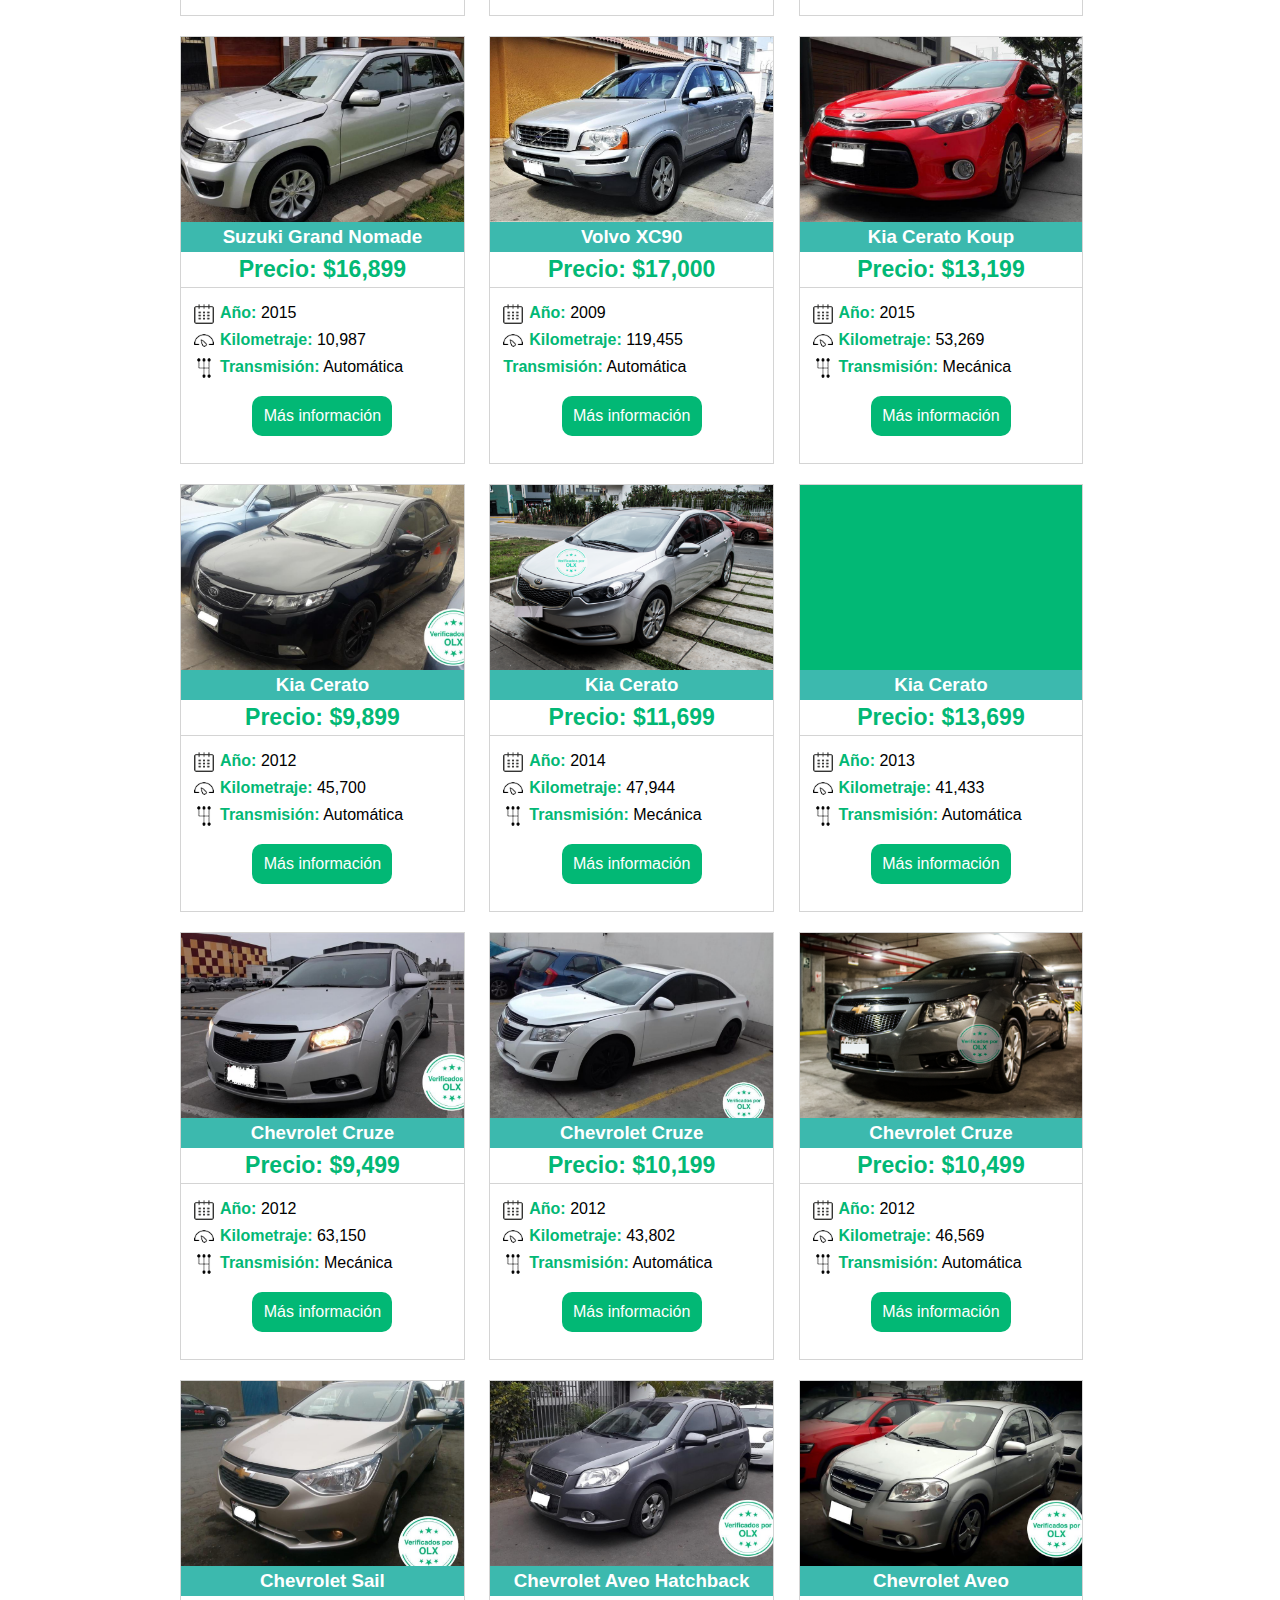
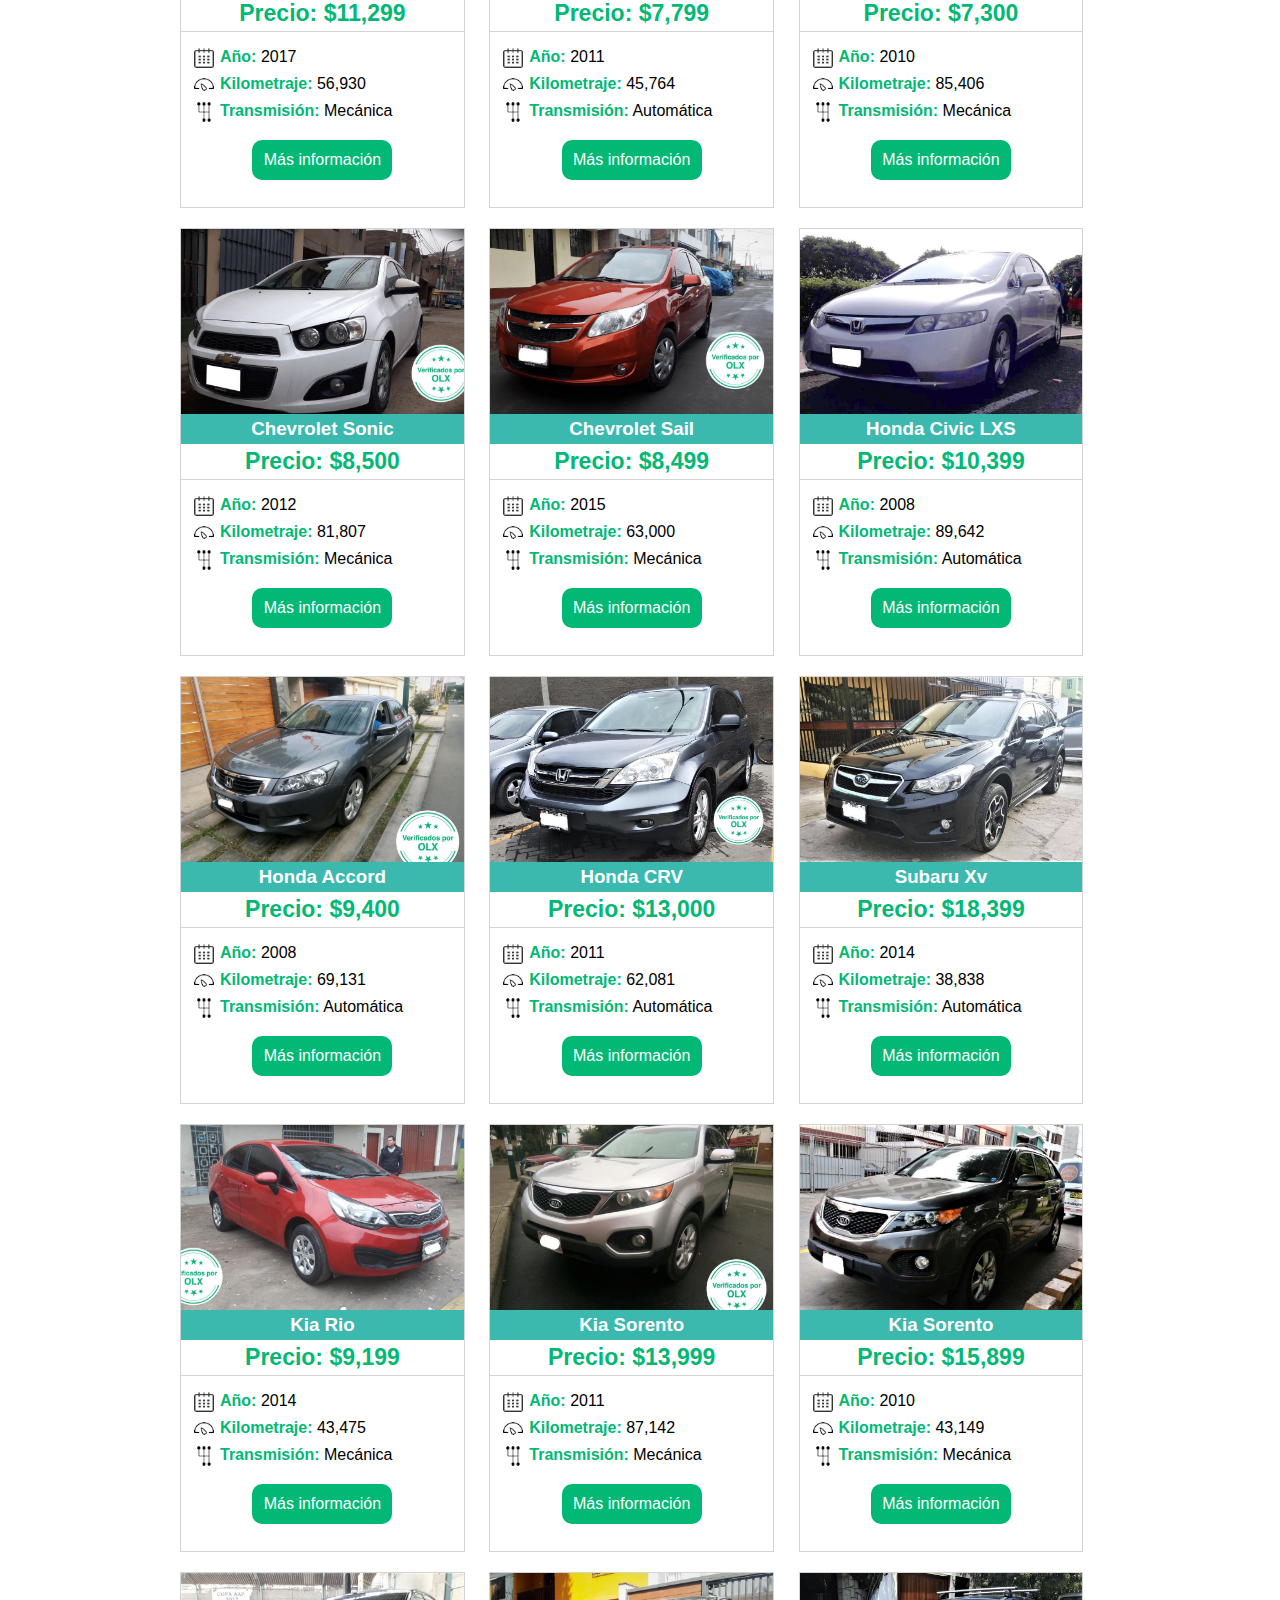
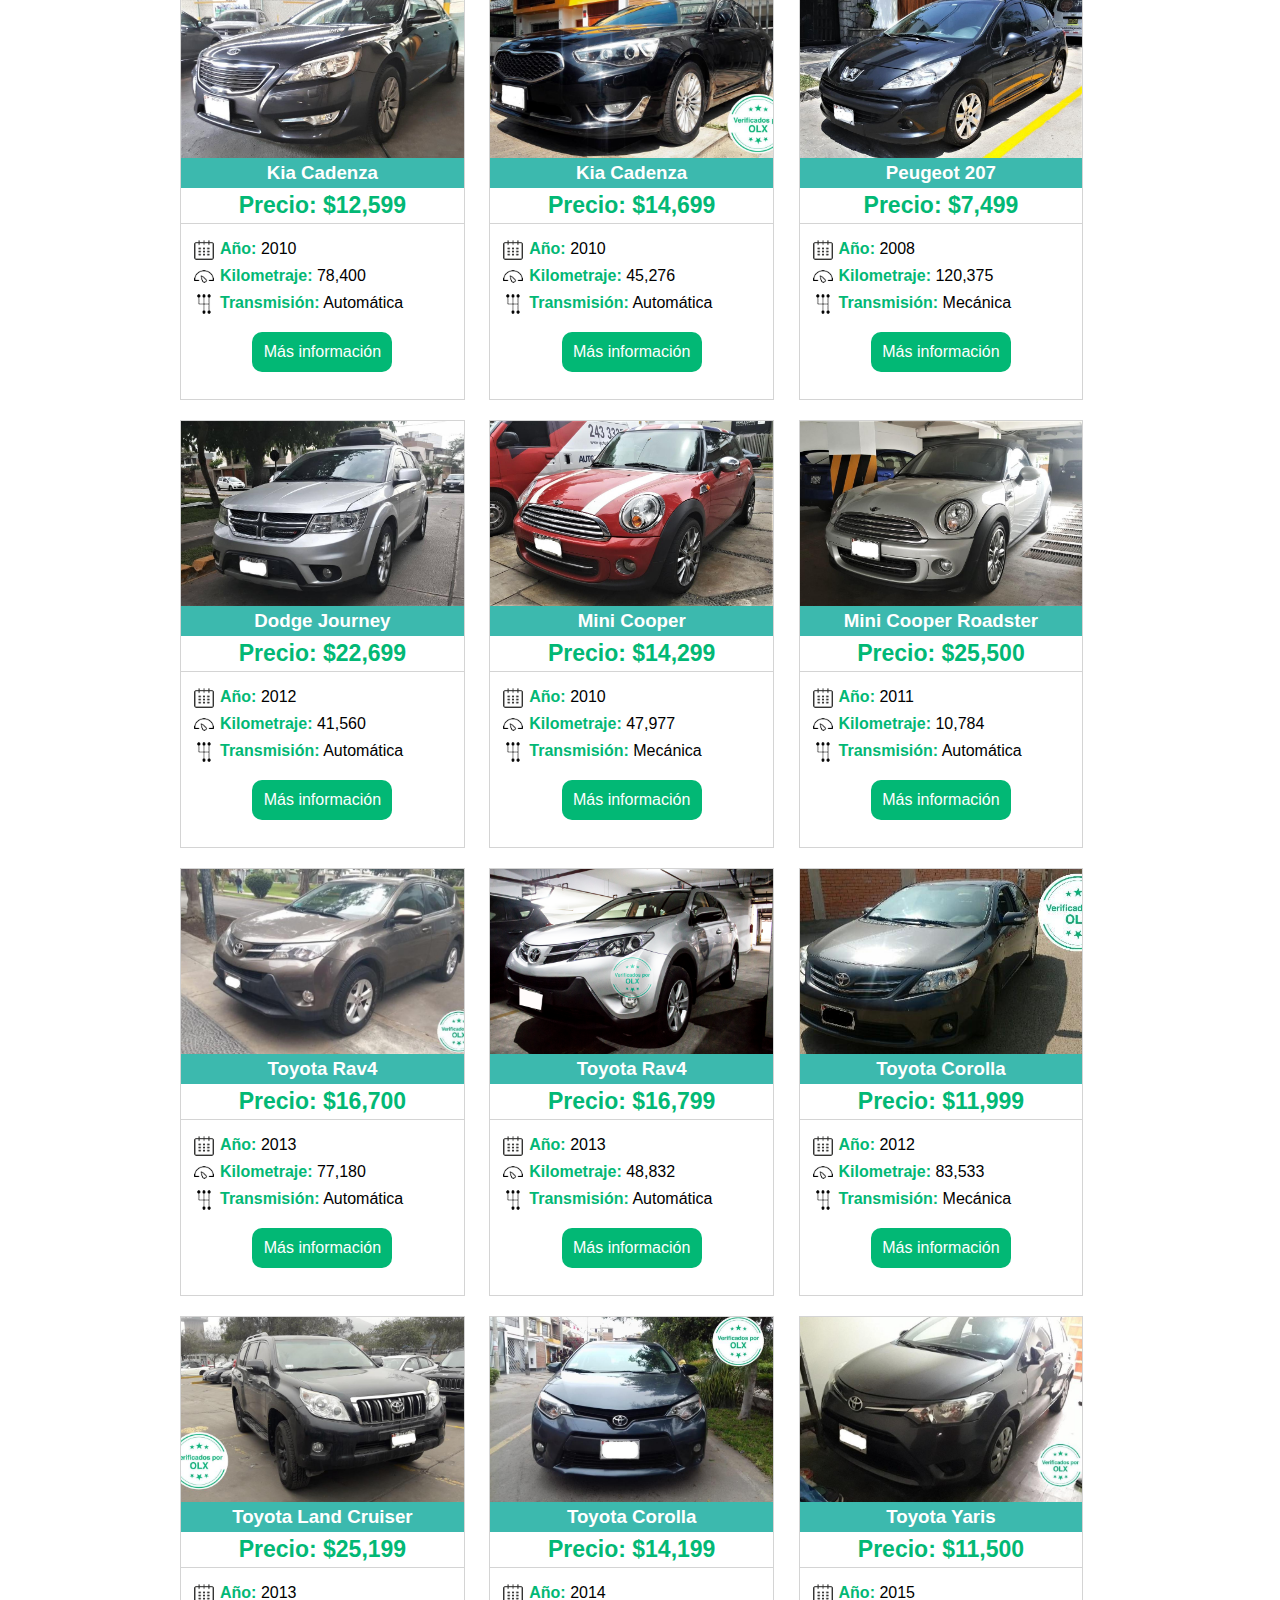
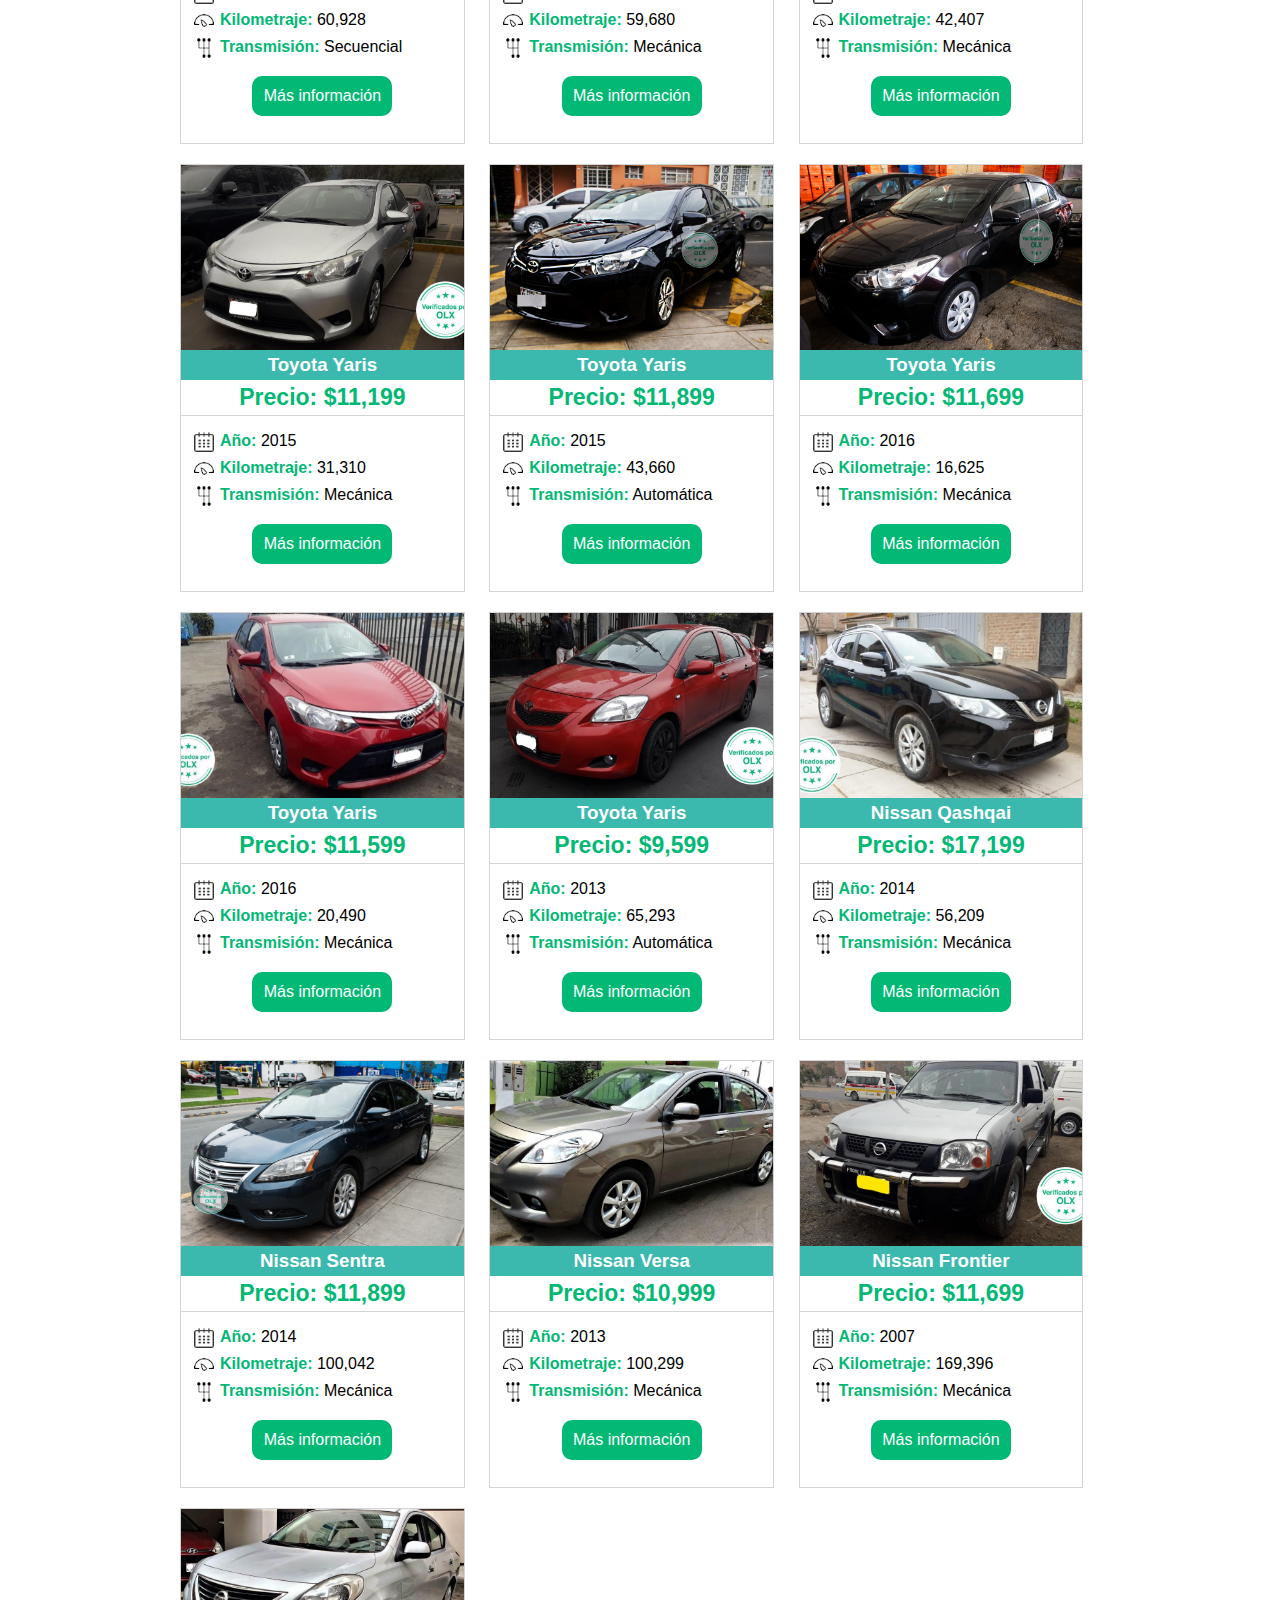
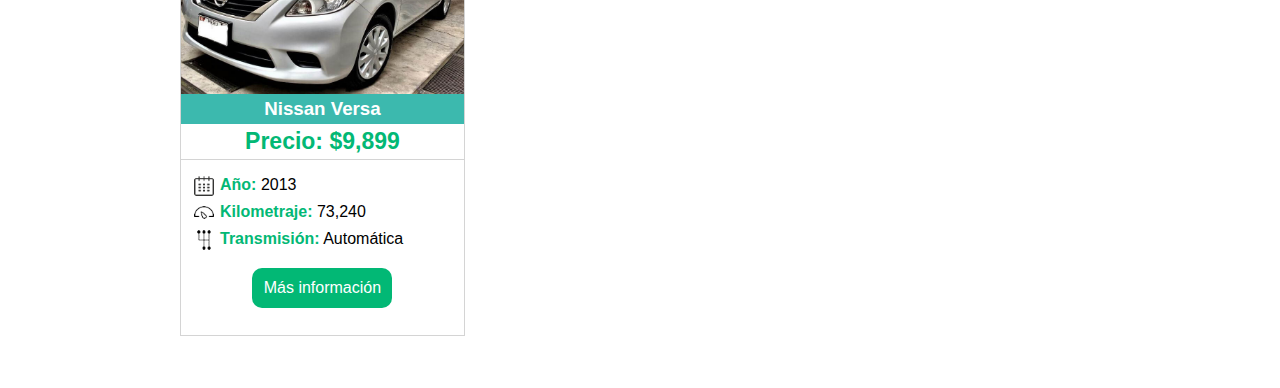
==== commit 827a1029: "update" ====
--- a/index.html
+++ b/index.html
@@ -300,6 +300,24 @@
                 </ul>
             </div>
 
+            <div class="mix rangotres hyundai item" data-mark="hyundai,hyundai tucson,tucson">
+                <div class="imagen-auto" style="background-image:url(img/carros/210818-hyundai-tucson.png); background-size:cover; background-position:center; background-repeat:no-repeat;"></div>
+                <h3>Hyundai Tucson</h3>
+                <h2>Precio: $19,399</h2>
+                <ul>
+                    <li>
+                        <div class="ano"></div>
+                        <b>Año:</b> 2015</li>
+                    <li>
+                        <div class="kilometraje"></div>
+                        <b>Kilometraje:</b> 23,193</li>
+                    <li>
+                        <div class="transmision"></div>
+                        <b>Transmisión:</b> Automática</li>
+                    <a id="comprar-boton36" target="_blank" href="formulario.html?valor=Hyundai Tucson">Más información</a>
+                </ul>
+            </div>
+
 
             <div class="mix rangodos hyundai item" data-mark="hyundai,hyundai tucson,tucson">
                 <div class="imagen-auto" style="background-image:url(img/carros/310718-hyundai-tucson.jpg); background-size:cover; background-position:center; background-repeat:no-repeat;"></div>
@@ -478,6 +496,24 @@
                 </ul>
             </div>
 
+            <div class="mix rangocero hyundai item" data-mark="hyundai,hyundai accent,accent">
+                <div class="imagen-auto" style="background-image:url(img/carros/210818-hyundai-accent.jpg); background-size:cover; background-position:center; background-repeat:no-repeat;"></div>
+                <h3>Hyundai Accent</h3>
+                <h2>Precio: $8,399</h2>
+                <ul>
+                    <li>
+                        <div class="ano"></div>
+                        <b>Año:</b> 2011</li>
+                    <li>
+                        <div class="kilometraje"></div>
+                        <b>Kilometraje:</b>45,500</li>
+                    <li>
+                        <div class="transmision"></div>
+                        <b>Transmisión:</b> Automática</li>
+                    <a id="comprar-boton36" target="_blank" href="formulario.html?valor=Hyundai Accent">Más información</a>
+                </ul>
+            </div>
+
 
             <div class="mix rangouno hyundai item" data-mark="hyundai,hyundai accent,accent">
                 <div class="imagen-auto" style="background-image:url(img/carros/060818-hyundaiaccent.jpg); background-size:cover; background-position:center; background-repeat:no-repeat;"></div>
@@ -610,6 +646,43 @@
 
            
             
+            <div class="mix rangodos kia item" data-mark="kia rio,rio,kia">
+                <div class="imagen-auto" style="background-image:url(img/carros/210818-kia-rio2.jpg); background-size:cover; background-position:center; background-repeat:no-repeat;"></div>
+                <h3>Kia Rio</h3>
+                <h2>Precio: $12,899</h2>
+                <ul>
+                    <li>
+                        <div class="ano"></div>
+                        <b>Año:</b> 2016</li>
+                    <li>
+                        <div class="kilometraje"></div>
+                        <b>Kilometraje:</b> 15,300</li>
+                    <li>
+                        <div class="transmision"></div>
+                        <b>Transmisión:</b> Automática</li>
+                    <a id="comprar-boton5" target="_blank" href="formulario.html?valor=Kia Rio HB">Más información</a>
+                </ul>
+            </div>
+
+       
+            <div class="mix rangodos kia item" data-mark="kia rio,rio,kia">
+                <div class="imagen-auto" style="background-image:url(img/carros/210818-kia-rio3.png); background-size:cover; background-position:center; background-repeat:no-repeat;"></div>
+                <h3>Kia Rio</h3>
+                <h2>Precio: $12,500</h2>
+                <ul>
+                    <li>
+                        <div class="ano"></div>
+                        <b>Año:</b> 2015</li>
+                    <li>
+                        <div class="kilometraje"></div>
+                        <b>Kilometraje:</b> 56,993</li>
+                    <li>
+                        <div class="transmision"></div>
+                        <b>Transmisión:</b> Mecánica</li>
+                    <a id="comprar-boton5" target="_blank" href="formulario.html?valor=Kia Rio">Más información</a>
+                </ul>
+            </div>
+
 
             <div class="mix rangocero kia item" data-mark="kia rio,rio,kia">
                 <div class="imagen-auto" style="background-image:url(img/carros/230718-kiario.jpg); background-size:cover; background-position:center; background-repeat:no-repeat;"></div>
@@ -629,6 +702,24 @@
                 </ul>
             </div>
 
+            <div class="mix rangocero kia item" data-mark="kia rio,rio,kia">
+                <div class="imagen-auto" style="background-image:url(img/carros/210818-kia-rio.jpg); background-size:cover; background-position:center; background-repeat:no-repeat;"></div>
+                <h3>Kia Rio</h3>
+                <h2>Precio: $9,000</h2>
+                <ul>
+                    <li>
+                        <div class="ano"></div>
+                        <b>Año:</b> 2014</li>
+                    <li>
+                        <div class="kilometraje"></div>
+                        <b>Kilometraje:</b> 35,081</li>
+                    <li>
+                        <div class="transmision"></div>
+                        <b>Transmisión:</b> Mecánica</li>
+                    <a id="comprar-boton5" target="_blank" href="formulario.html?valor=Kia Rio">Más información</a>
+                </ul>
+            </div>
+
 
    <div class="mix rangocero kia item" data-mark="kia rio,rio,kia">
                 <div class="imagen-auto" style="background-image:url(img/carros/070818-kiario.png); background-size:cover; background-position:center; background-repeat:no-repeat;"></div>
@@ -815,6 +906,24 @@
             </div>
 
 
+            <div class="mix rangouno suzuki item" data-mark="10000,suzuki,grand nomade, suzuki grand nomade">
+                <div class="imagen-auto" style="background-image:url(img/carros/210818-suzuki-grand-nomade.png); background-size:cover; background-position:center; background-repeat:no-repeat;"></div>
+                <h3>Suzuki Grand Nomade </h3>
+                <h2>Precio: $12,399</h2>
+                <ul>
+                    <li>
+                        <div class="ano"></div>
+                        <b>Año:</b> 2012</li>
+                    <li>
+                        <div class="kilometraje"></div>
+                        <b>Kilometraje:</b> 54,476</li>
+                    <li>
+                        <div class="transmision"></div>
+                        <b>Transmisión:</b> Mecánica</li>
+                    <a id="comprar-boton8" target="_blank" href="formulario.html?valor=Suzuki Grand Nomade">Más información</a>
+                </ul>
+            </div>
+
 
 
             <div class="mix rangotres suzuki item" data-mark="15000,suzuki,grand nomade, suzuki grand nomade">
@@ -895,6 +1004,25 @@
             </div>
 
 
+            <div class="mix rangodos rangocero kia item" data-mark="Cerato,cerato,kia Cerato, Kia cerato, kia cerato">
+                <div class="imagen-auto" style="background-image:url(img/carros/210818-kia-cerato.png); background-size:cover; background-position:center; background-repeat:no-repeat;"></div>
+                <h3>Kia Cerato </h3>
+                <h2>Precio: $11,699</h2>
+                <ul>
+                    <li>
+                        <div class="ano"></div>
+                        <b>Año:</b> 2014</li>
+                    <li>
+                        <div class="kilometraje"></div>
+                        <b>Kilometraje:</b> 47,944</li>
+                    <li>
+                        <div class="transmision"></div>
+                        <b>Transmisión:</b> Mecánica</li>
+                    <a id="comprar-boton48" target="_blank" href="formulario.html?valor=Kia Cerato">Más información</a>
+                </ul>
+            </div>
+
+
             <div class="mix rangouno rangocero kia item" data-mark="Cerato,cerato,kia Cerato, Kia cerato, kia cerato">
                 <div class="imagen-auto" style="background-image:url(img/carros/130818-kia-cerato.jpg); background-size:cover; background-position:center; background-repeat:no-repeat;"></div>
                 <h3>Kia Cerato </h3>
@@ -929,6 +1057,25 @@
                     <li>
                         <div class="transmision"></div>
                         <b>Transmisión:</b> Mecánica</li>
+                    <a id="comprar-boton15" target="_blank" href="formulario.html?valor=Chevrolet Cruze">Más información</a>
+                </ul>
+            </div>
+
+
+            <div class="mix rangouno chevrolet item" data-mark="chevrolet, chevrolet cruze, cruze,15000">
+                <div class="imagen-auto" style="background-image:url(img/carros/210818-chevrolet-cruze.jpg); background-size:cover; background-position:center; background-repeat:no-repeat;"></div>
+                <h3>Chevrolet Cruze</h3>
+                <h2>Precio: $10,199</h2>
+                <ul>
+                    <li>
+                        <div class="ano"></div>
+                        <b>Año:</b> 2012</li>
+                    <li>
+                        <div class="kilometraje"></div>
+                        <b>Kilometraje:</b> 43,802</li>
+                    <li>
+                        <div class="transmision"></div>
+                        <b>Transmisión:</b> Automática</li>
                     <a id="comprar-boton15" target="_blank" href="formulario.html?valor=Chevrolet Cruze">Más información</a>
                 </ul>
             </div>
@@ -1355,6 +1502,26 @@
                 </ul>
             </div>
 
+            <div class="mix rangotres toyota item" data-mark="toyota,rav4, toyota rav4, toyota rav 4">
+                <div class="imagen-auto" style="background-image:url(img/carros/210818-toyotarav4.png); background-size:cover; background-position:center; background-repeat:no-repeat;"></div>
+                <h3>Toyota Rav4</h3>
+                <h2>Precio: $16,799</h2>
+                <ul>
+                    <li>
+                        <div class="ano"></div>
+                        <b>Año:</b> 2013</li>
+                    <li>
+                        <div class="kilometraje"></div>
+                        <b>Kilometraje:</b> 48,832</li>
+                    <li>
+                        <div class="transmision"></div>
+                        <b>Transmisión:</b> Automática</li>
+                    <a id="comprar-boton35" target="_blank" href="formulario.html?valor=Toyota Rav4">Más información</a>
+                </ul>
+            </div>
+
+
+
             <div class="mix rangouno toyota item" data-mark="toyota,corolla, toyota corolla">
                 <div class="imagen-auto" style="background-image:url(img/carros/290718-toyota-corolla.jpg); background-size:cover; background-position:center; background-repeat:no-repeat;"></div>
                 <h3>Toyota Corolla</h3>
@@ -1551,6 +1718,24 @@
                 </ul>
             </div>
 
+
+            <div class="mix rangouno nissan item" data-mark="nissan,sentra,nissan sentra">
+                <div class="imagen-auto" style="background-image:url(img/carros/210818-nissan-sentra.png); background-size:cover; background-position:center; background-repeat:no-repeat;"></div>
+                <h3>Nissan Sentra</h3>
+                <h2>Precio: $11,899</h2>
+                <ul>
+                    <li>
+                        <div class="ano"></div>
+                        <b>Año:</b> 2014</li>
+                    <li>
+                        <div class="kilometraje"></div>
+                        <b>Kilometraje:</b> 100,042</li>
+                    <li>
+                        <div class="transmision"></div>
+                        <b>Transmisión:</b> Mecánica</li>
+                    <a id="comprar-boton40" target="_blank" href="formulario.html?valor=Nissan Sentra">Más información</a>
+                </ul>
+            </div>
 
 
 
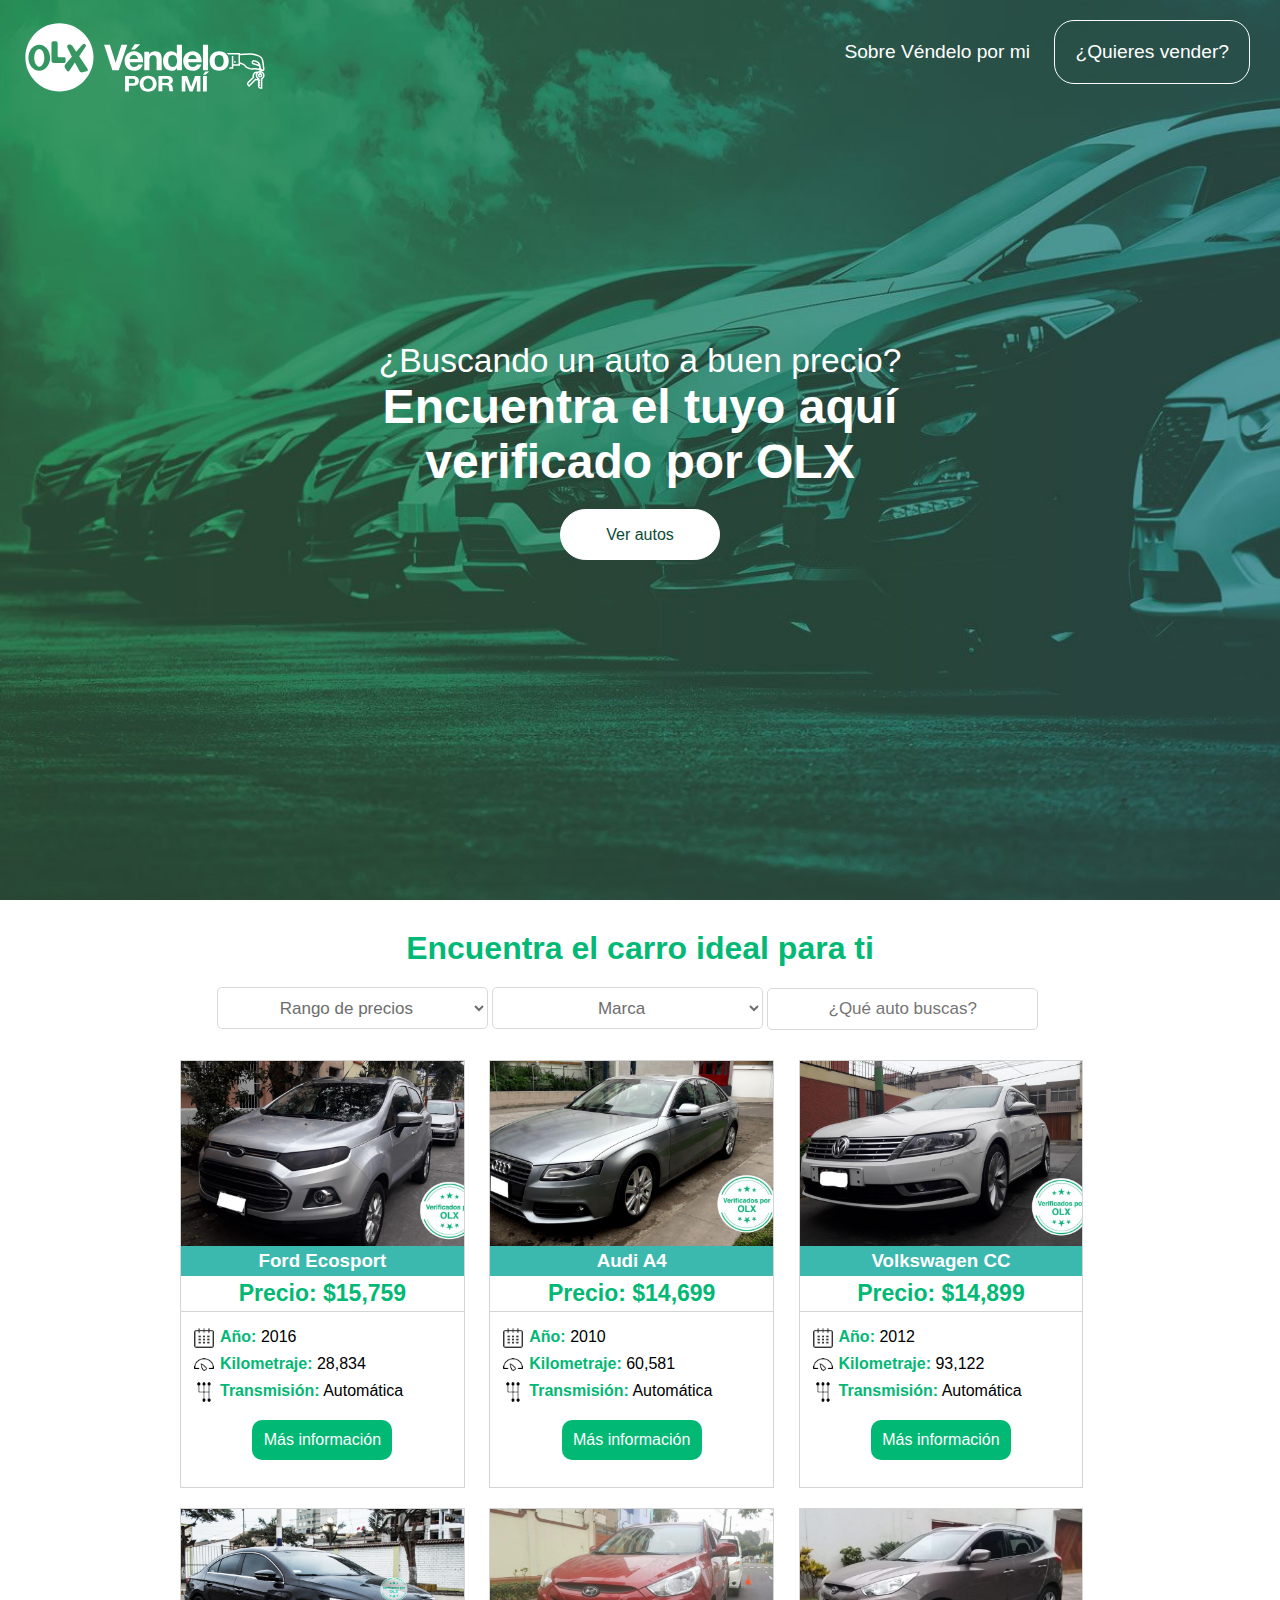
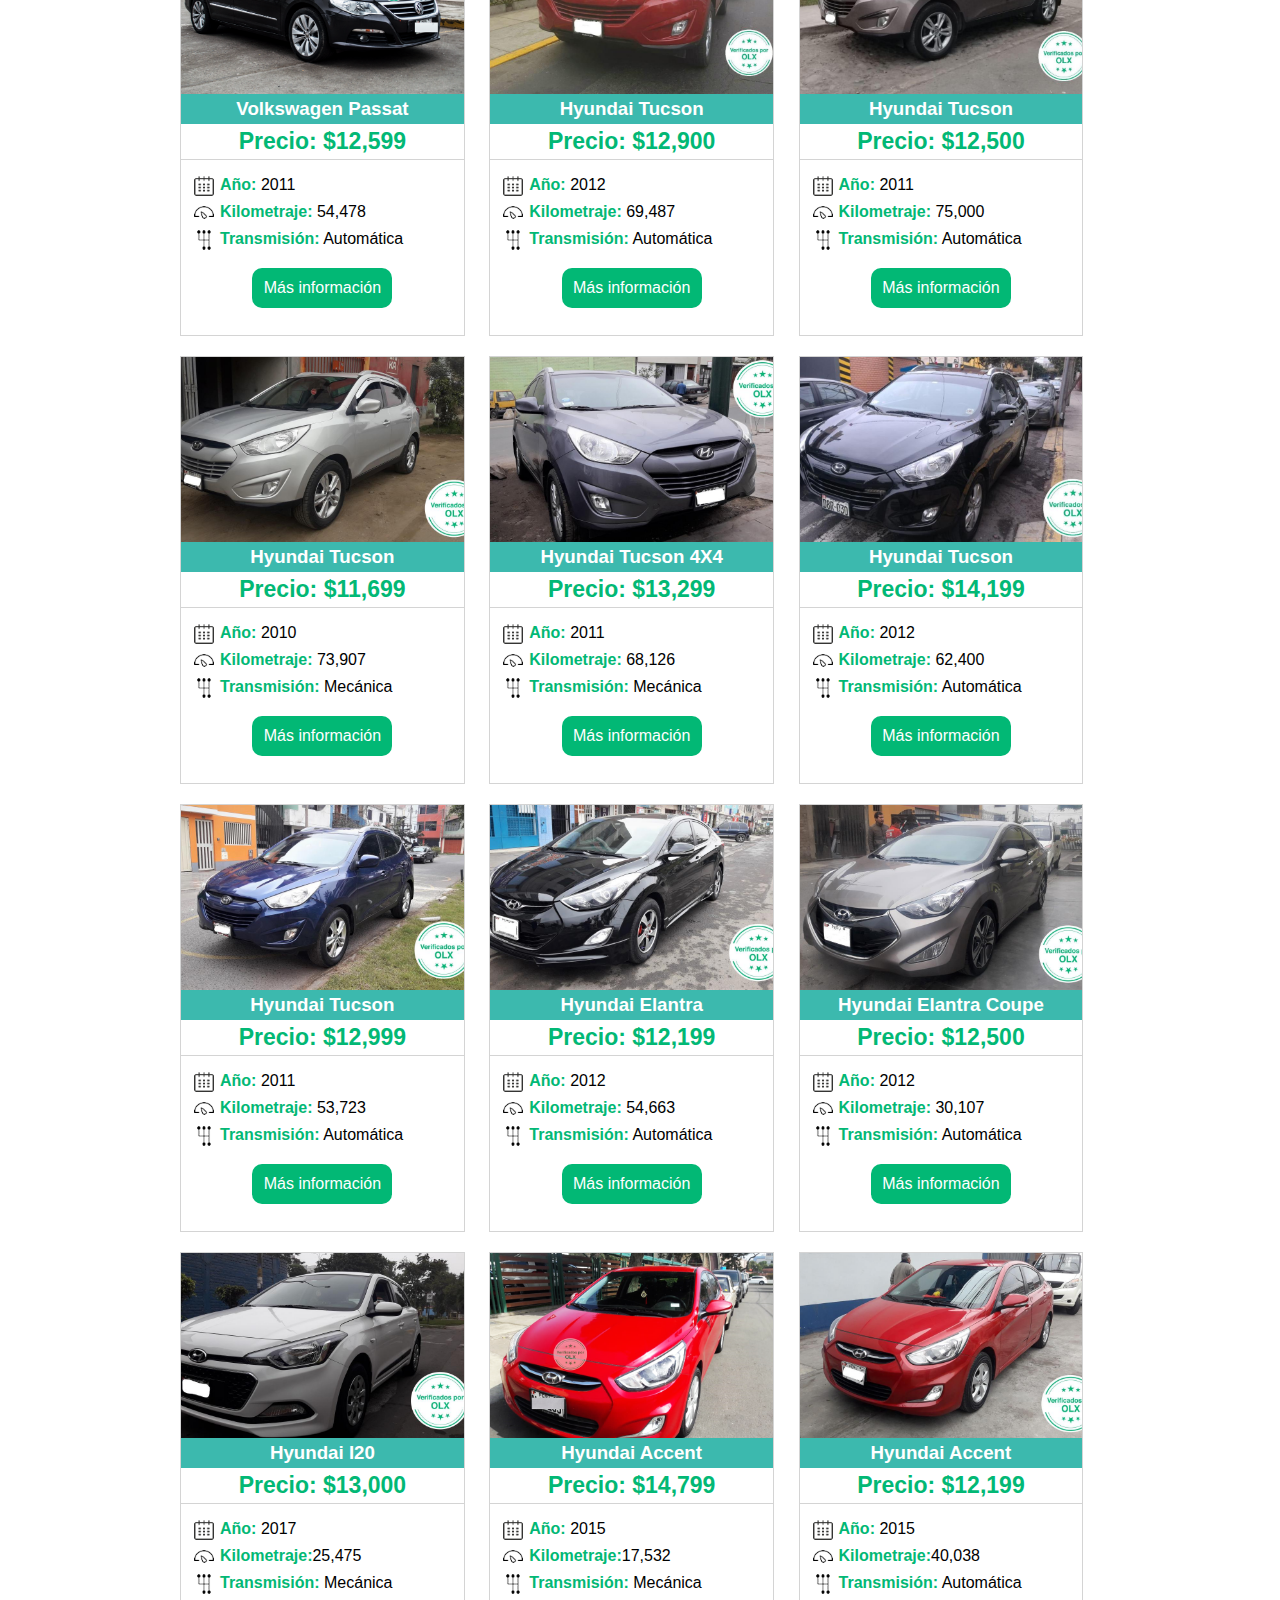
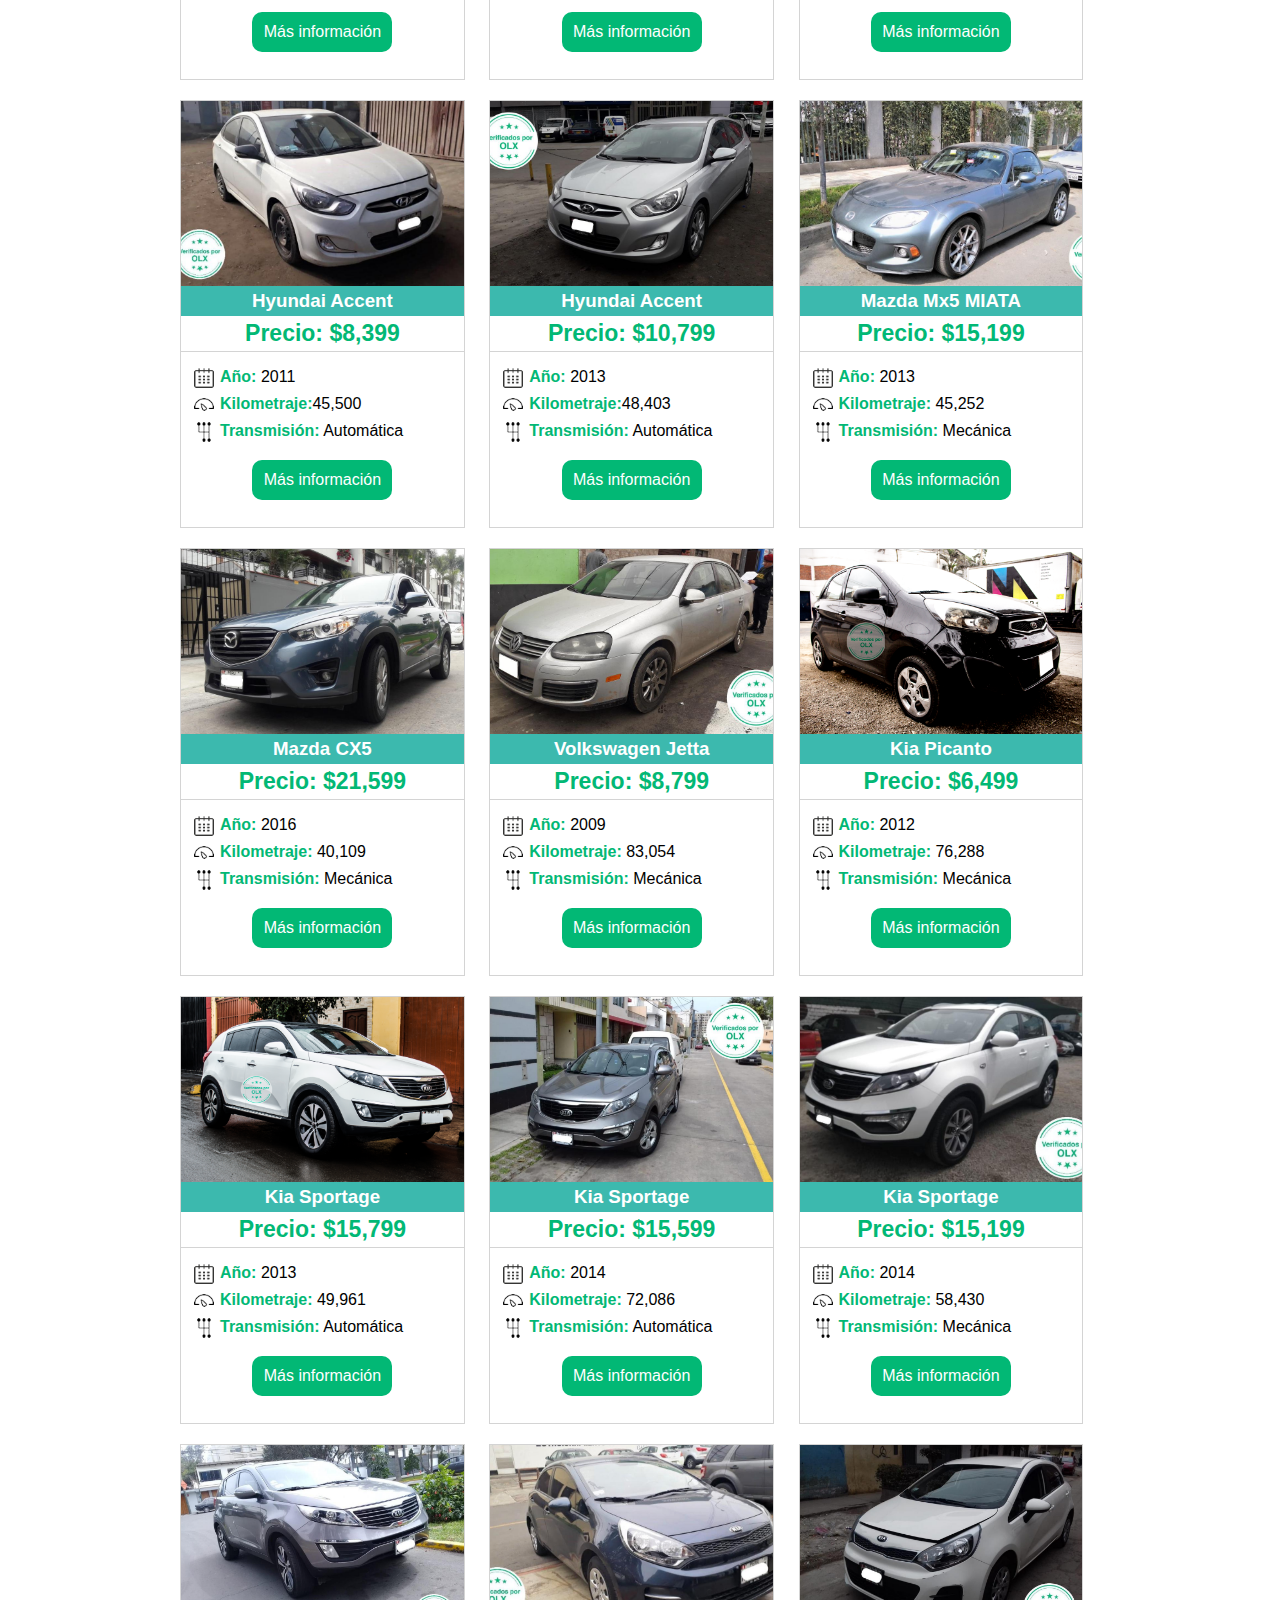
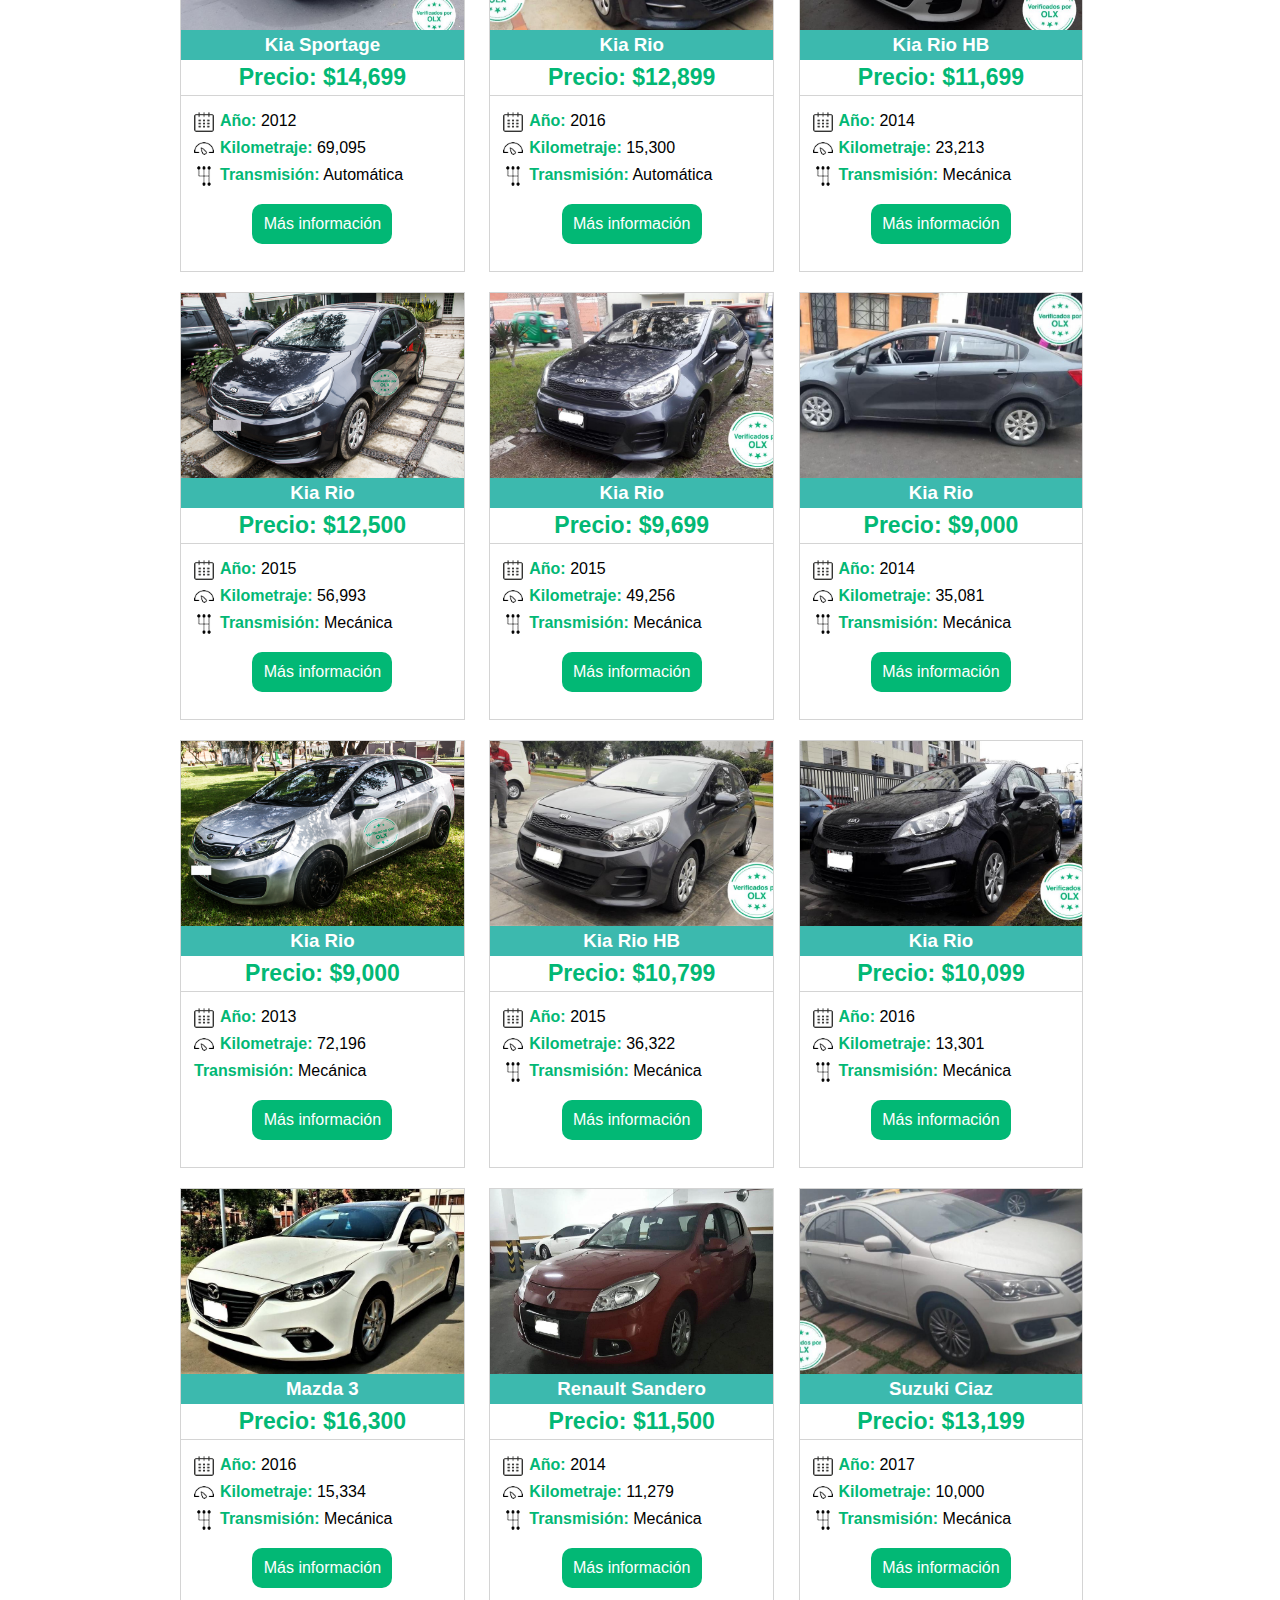
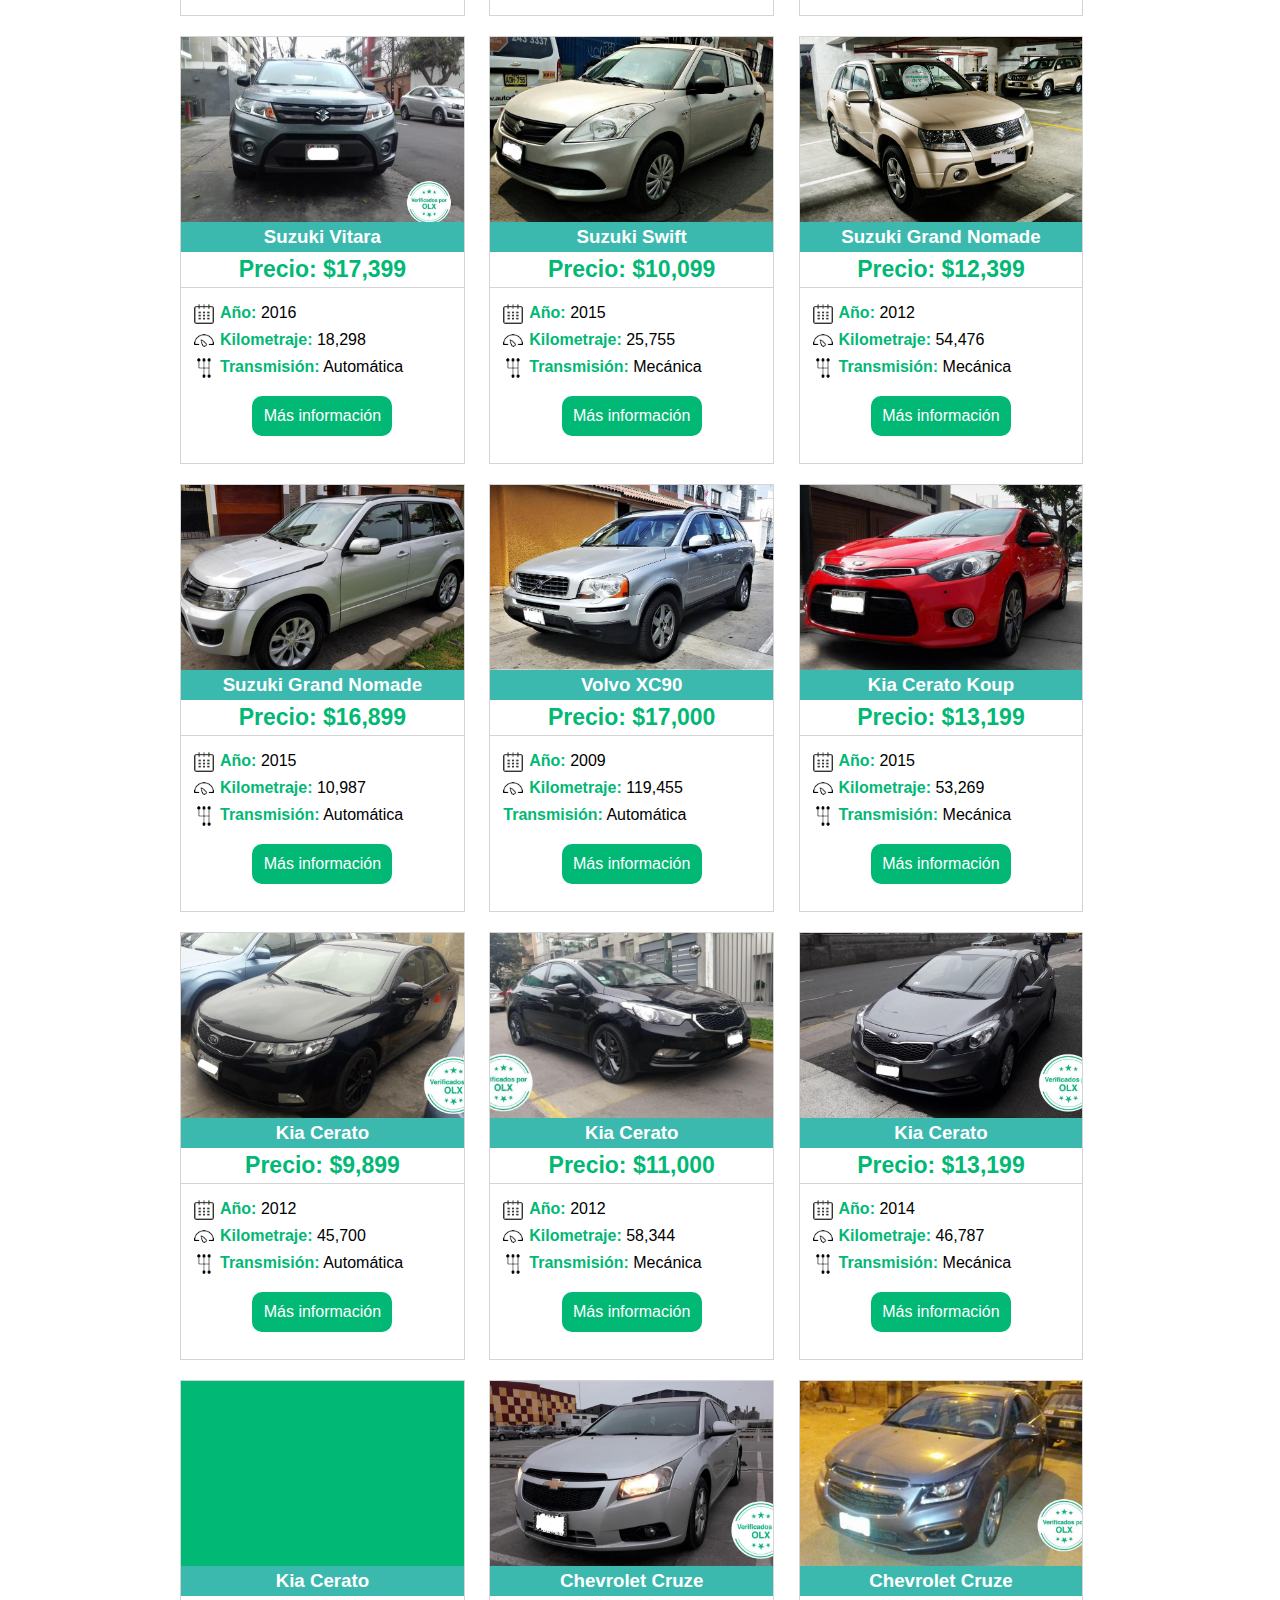
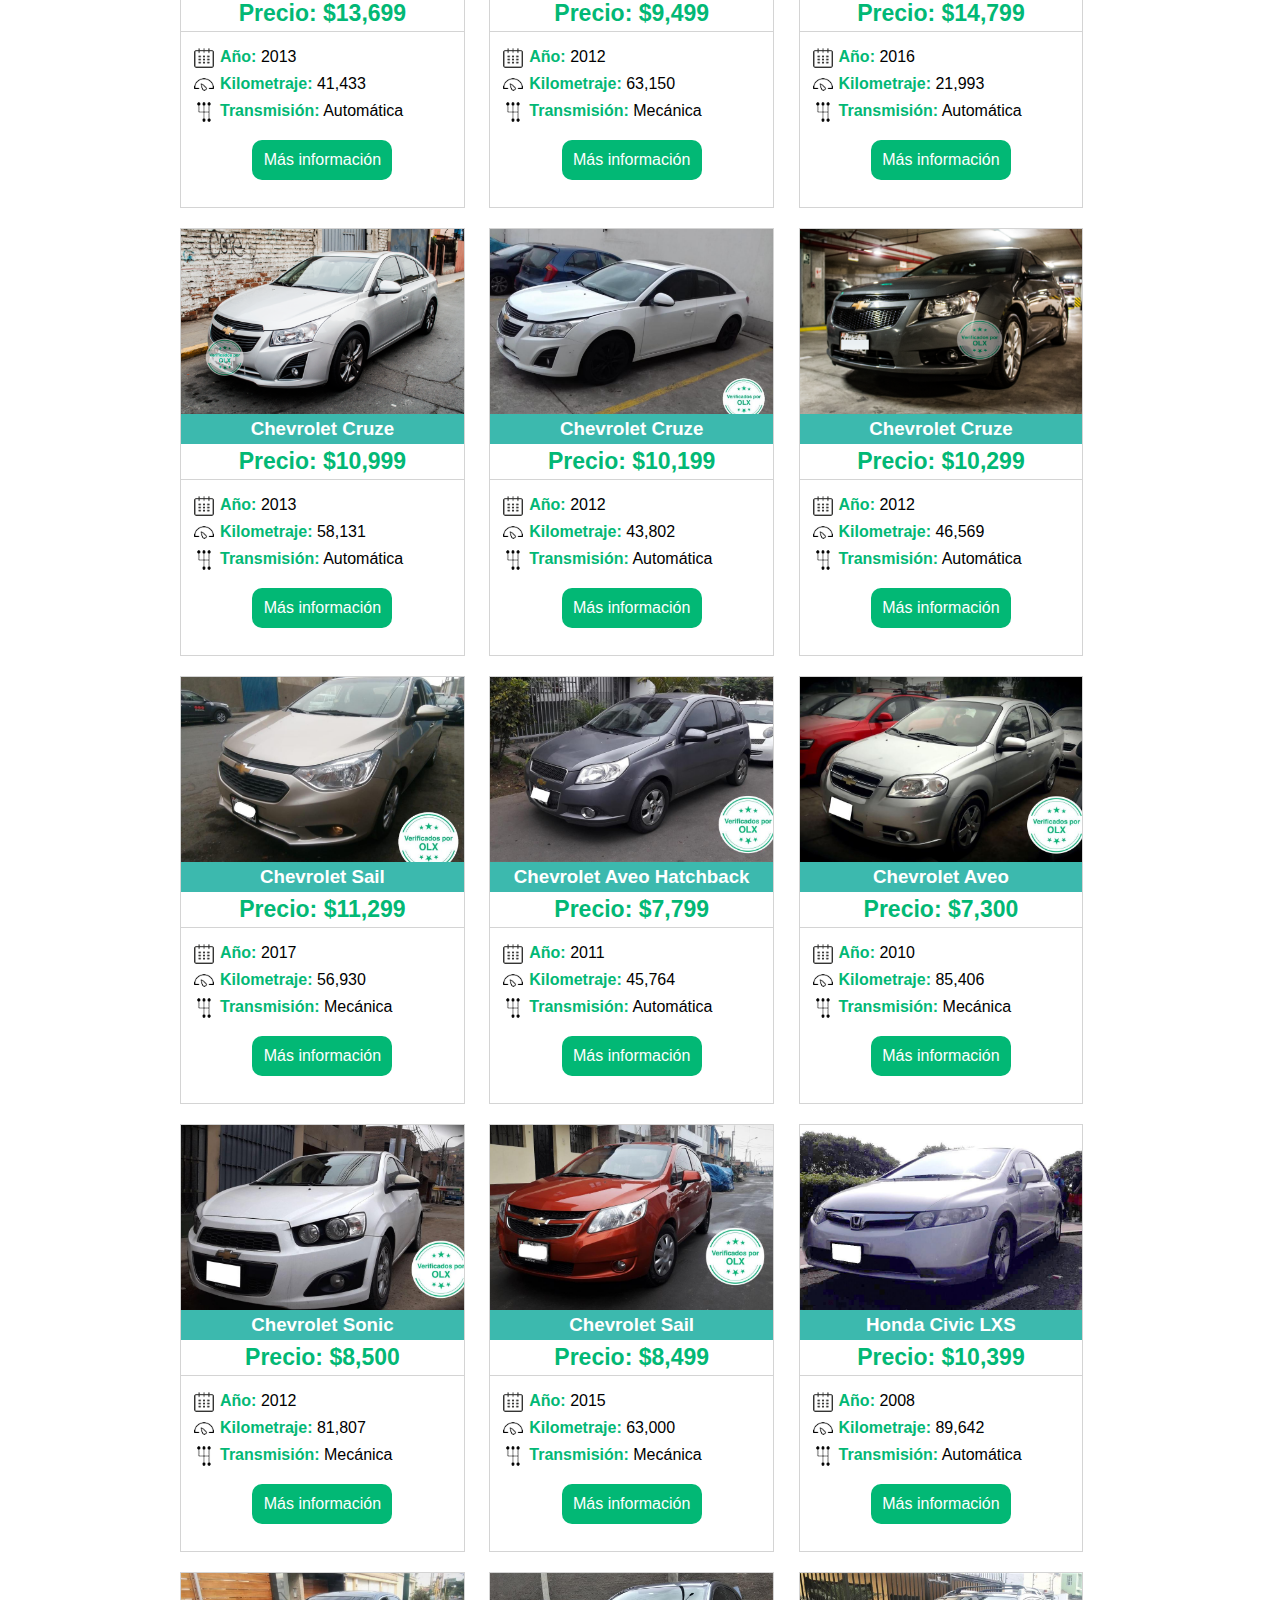
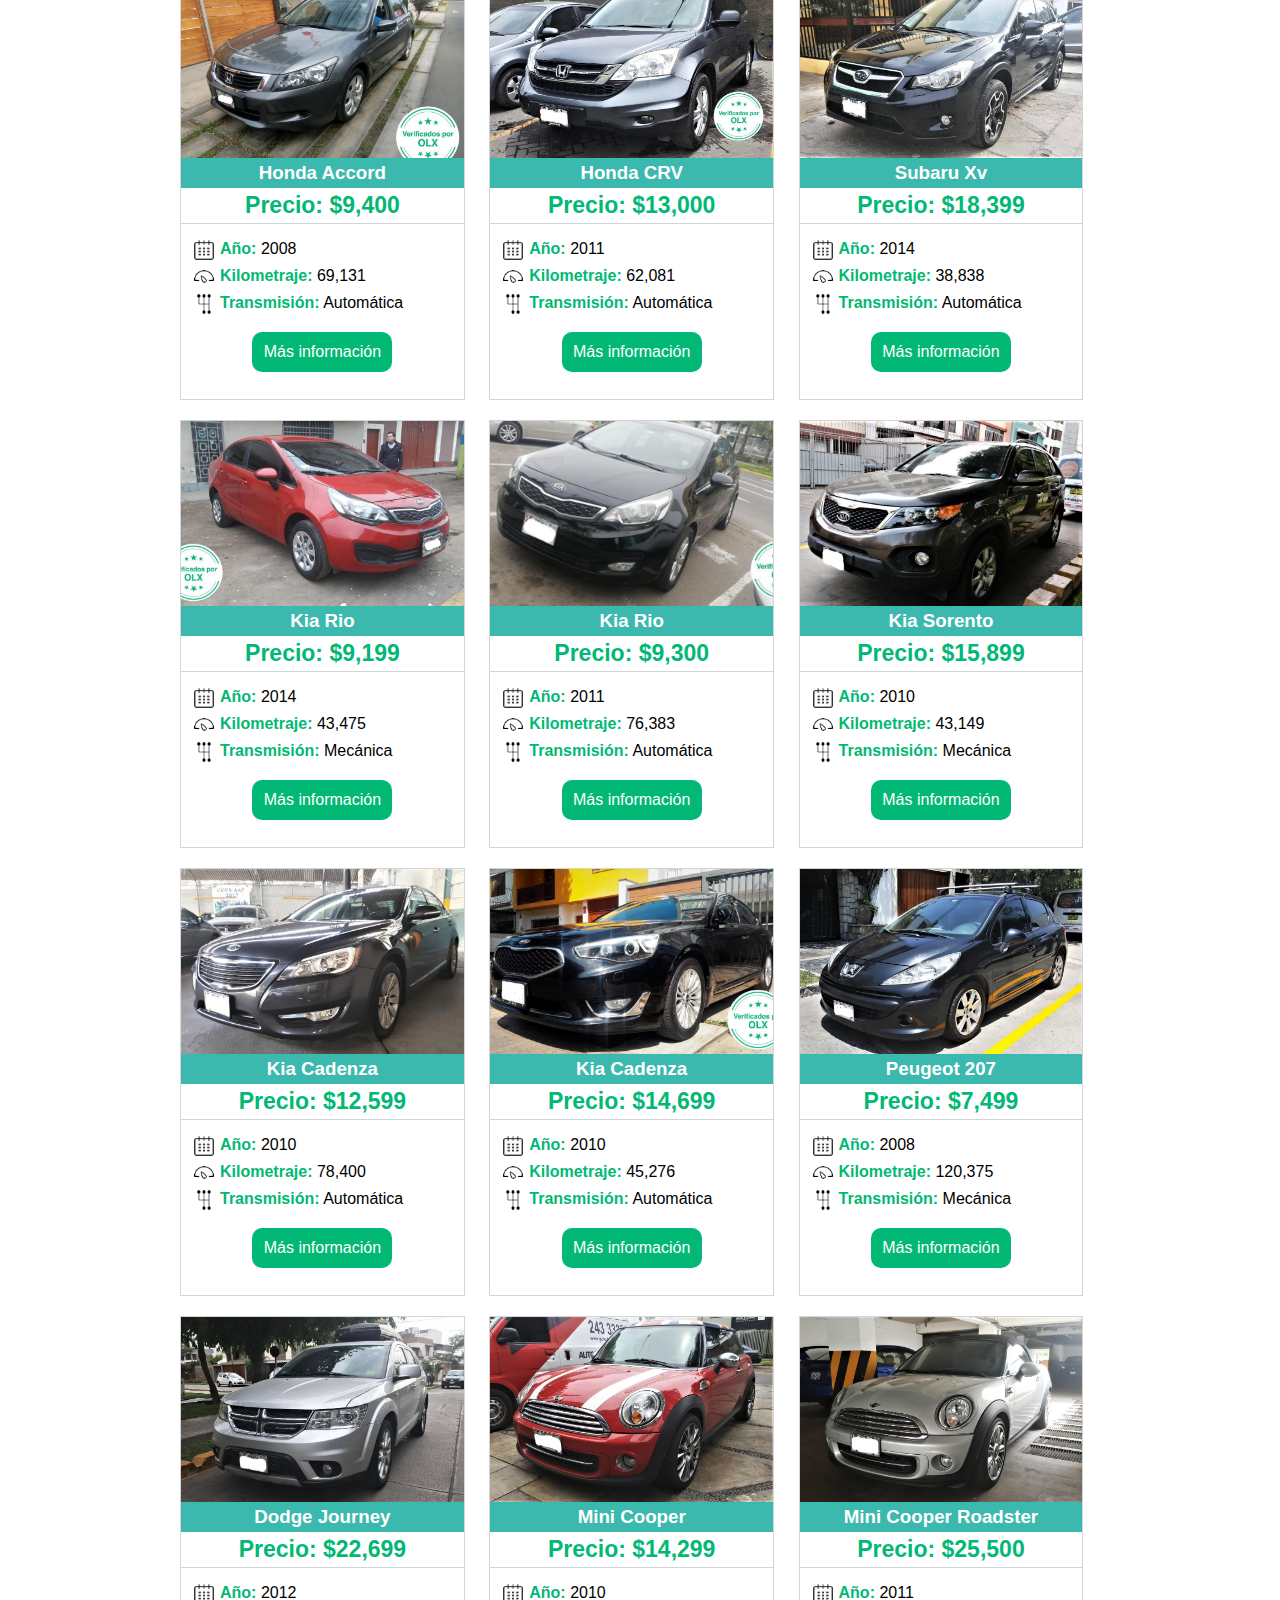
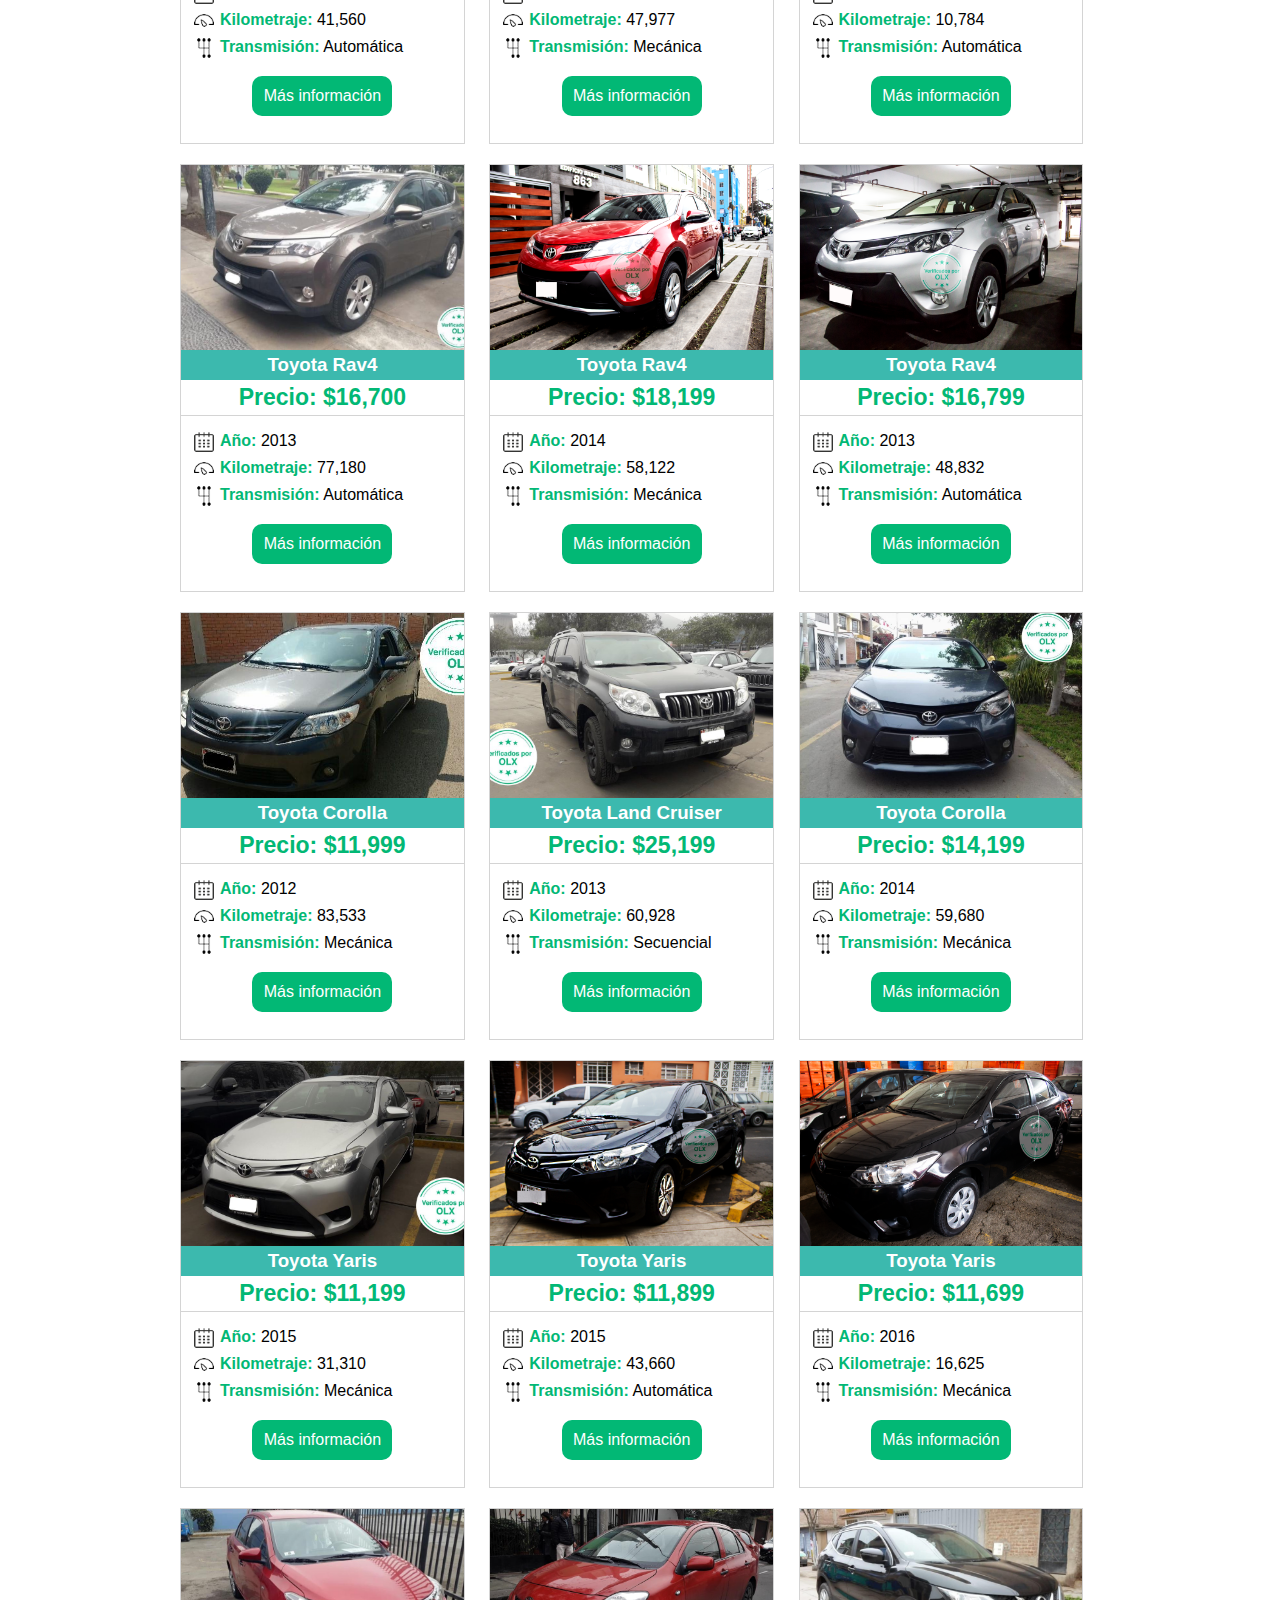
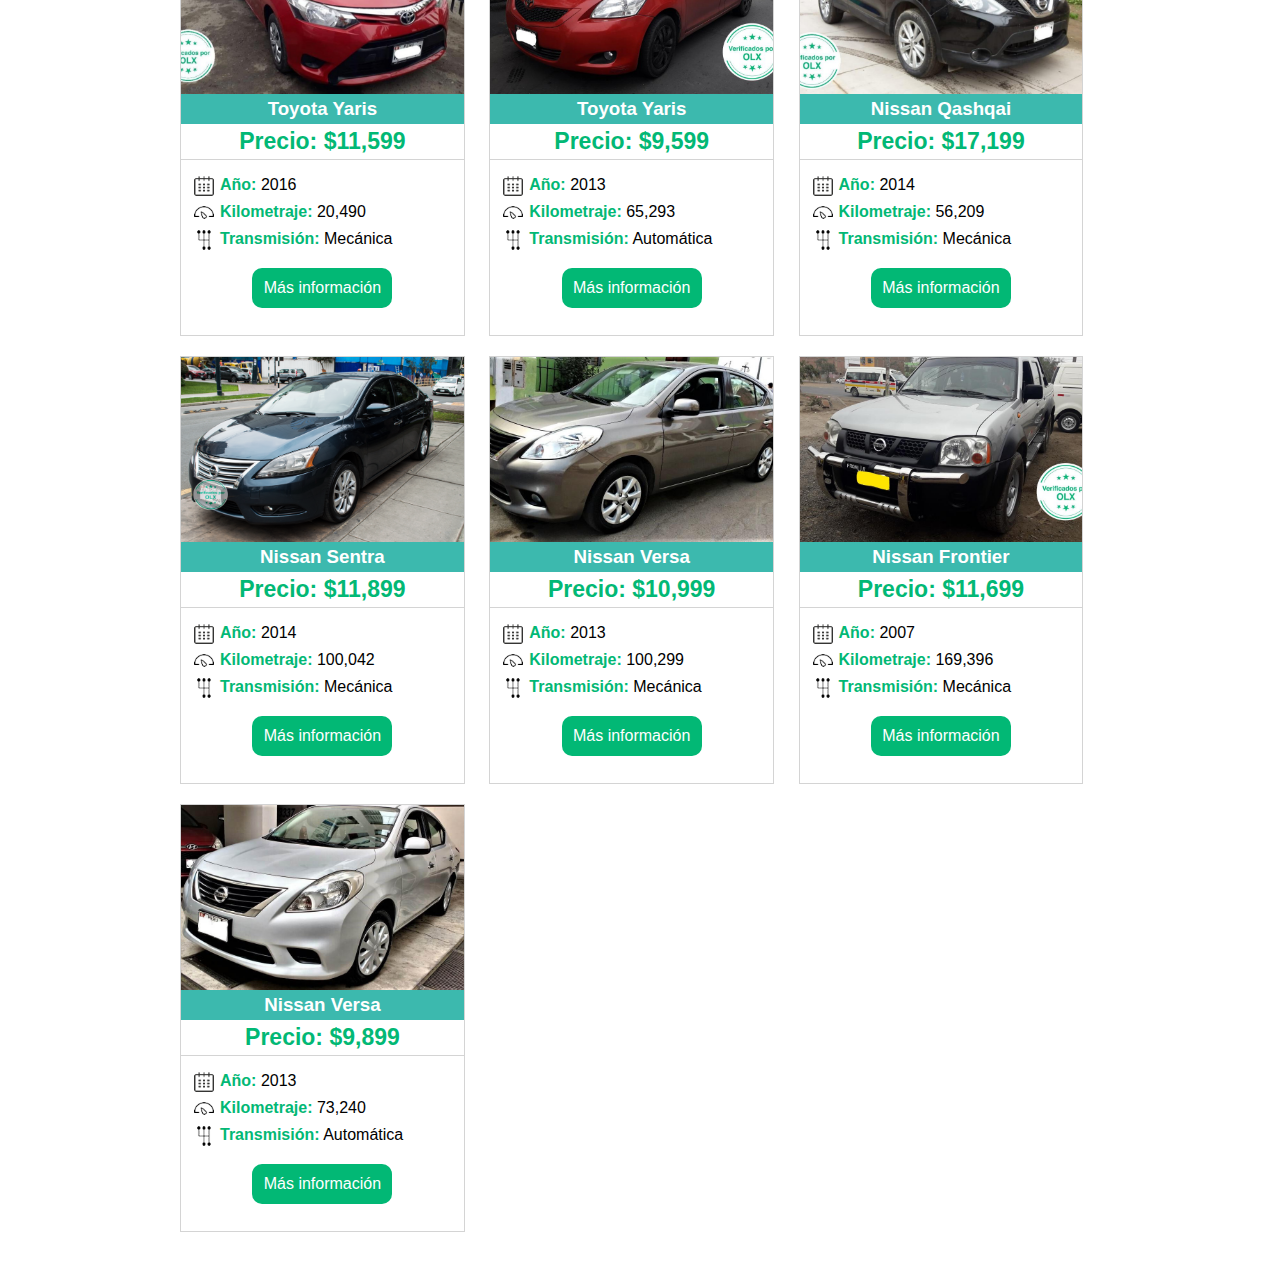
==== commit 5c949799: "update" ====
--- a/index.html
+++ b/index.html
@@ -170,30 +170,6 @@
             </div>
 
 
-            <div class="mix rangodos fiat item" data-mark="fiat 500,fiat">
-                <div class="imagen-auto" style="background-image:url(img/carros/290718-fiat-500.jpg); background-size:cover; background-position:center; background-repeat:no-repeat;"></div>
-                <h3>Fiat 500</h3>
-                <h2>Precio: $13,299</h2>
-                <ul>
-                    <li>
-                        <div class="ano"></div>
-                        <b>Año:</b> 2016</li>
-                    <li>
-                        <div class="kilometraje"></div>
-                        <b>Kilometraje:</b> 14,342</li>
-                    <li>
-                        <div class="transmision"></div>
-                        <b>Transmisión:</b> Automática</li>
-                    <a id="comprar-boton36" target="_blank" href="formulario.html?valor=Fiat 500">Más información</a>
-                </ul>
-            </div>
-
-           
-
-
-           
-
-
 
             <div class="mix rangotres audi item" data-mark="audi,audi a4,a4">
                 <div class="imagen-auto" style="background-image:url(img/carros/audia4jul.jpg); background-size:cover; background-position:center; background-repeat:no-repeat;"></div>
@@ -214,7 +190,7 @@
             </div>
 
 
-           
+
 
 
             <div class="mix rangodos volkwagen item" data-mark="volkswagen,volkswagen cc,cc">
@@ -237,7 +213,7 @@
 
 
 
-             
+
 
 
             <div class="mix rangodos volkwagen item" data-mark="volkswagen,volkswagen passat,passat">
@@ -259,29 +235,6 @@
             </div>
 
 
-
-            <div class="mix rangoseis mitsubishi item" data-mark="montero sport,mitsubishi montero sport,mitsubishi montero">
-                <div class="imagen-auto" style="background-image:url(img/carros/monstersport.jpg); background-size:cover; background-position:center; background-repeat:no-repeat;"></div>
-                <h3>Mitsubishi Montero Sport</h3>
-                <h2>Precio: $30,999</h2>
-                <ul>
-                    <li>
-                        <div class="ano"></div>
-                        <b>Año:</b> 2015</li>
-                    <li>
-                        <div class="kilometraje"></div>
-                        <b>Kilometraje:</b> 34,509</li>
-                    <li>
-                        <div class="transmision"></div>
-                        <b>Transmisión:</b> Automática</li>
-                    <a id="comprar-boton36" target="_blank" href="formulario.html?valor=Mitsubishi Montero Sport">Más información</a>
-                </ul>
-            </div>
-
-
-
-
-
             <div class="mix rangodos hyundai item" data-mark="hyundai,hyundai tucson,tucson">
                 <div class="imagen-auto" style="background-image:url(img/carros/hyundait.jpg); background-size:cover; background-position:center; background-repeat:no-repeat;"></div>
                 <h3>Hyundai Tucson</h3>
@@ -300,23 +253,26 @@
                 </ul>
             </div>
 
-            <div class="mix rangotres hyundai item" data-mark="hyundai,hyundai tucson,tucson">
-                <div class="imagen-auto" style="background-image:url(img/carros/210818-hyundai-tucson.png); background-size:cover; background-position:center; background-repeat:no-repeat;"></div>
+
+            <div class="mix rangodos hyundai item" data-mark="hyundai,hyundai tucson,tucson">
+                <div class="imagen-auto" style="background-image:url(img/carros/220818-hyundai-tucson.jpg); background-size:cover; background-position:center; background-repeat:no-repeat;"></div>
                 <h3>Hyundai Tucson</h3>
-                <h2>Precio: $19,399</h2>
-                <ul>
-                    <li>
-                        <div class="ano"></div>
-                        <b>Año:</b> 2015</li>
-                    <li>
-                        <div class="kilometraje"></div>
-                        <b>Kilometraje:</b> 23,193</li>
+                <h2>Precio: $12,500</h2>
+                <ul>
+                    <li>
+                        <div class="ano"></div>
+                        <b>Año:</b> 2011</li>
+                    <li>
+                        <div class="kilometraje"></div>
+                        <b>Kilometraje:</b> 75,000</li>
                     <li>
                         <div class="transmision"></div>
                         <b>Transmisión:</b> Automática</li>
                     <a id="comprar-boton36" target="_blank" href="formulario.html?valor=Hyundai Tucson">Más información</a>
                 </ul>
             </div>
+
+
 
 
             <div class="mix rangodos hyundai item" data-mark="hyundai,hyundai tucson,tucson">
@@ -381,7 +337,7 @@
 
 
 
-            
+
 
             <div class="mix rangodos hyundai item" data-mark="hyundai,hyundai tucson,tucson">
                 <div class="imagen-auto" style="background-image:url(img/carros/170718-hyundaitucson.jpg); background-size:cover; background-position:center; background-repeat:no-repeat;"></div>
@@ -403,7 +359,7 @@
 
 
 
-   
+
 
             <div class="mix rangodos hyundai item" data-mark="hyundai,hyundai elantra,elantra">
                 <div class="imagen-auto" style="background-image:url(img/carros/170718-elantra13.jpg); background-size:cover; background-position:center; background-repeat:no-repeat;"></div>
@@ -449,7 +405,7 @@
 
 
 
-           
+
 
 
 
@@ -474,7 +430,23 @@
             </div>
 
 
-           
+            <div class="mix rangodos hyundai item" data-mark="hyundai,hyundai accent,accent">
+                <div class="imagen-auto" style="background-image:url(img/carros/220818-hyundai-accent.png); background-size:cover; background-position:center; background-repeat:no-repeat;"></div>
+                <h3>Hyundai Accent</h3>
+                <h2>Precio: $14,799</h2>
+                <ul>
+                    <li>
+                        <div class="ano"></div>
+                        <b>Año:</b> 2015</li>
+                    <li>
+                        <div class="kilometraje"></div>
+                        <b>Kilometraje:</b>17,532</li>
+                    <li>
+                        <div class="transmision"></div>
+                        <b>Transmisión:</b> Mecánica</li>
+                    <a id="comprar-boton36" target="_blank" href="formulario.html?valor=Hyundai Accent">Más información</a>
+                </ul>
+            </div>
 
 
 
@@ -538,7 +510,7 @@
 
 
 
-            
+
 
             <div class="mix rangodos mazda item" data-mark="mazda,mazda mx5 miata,mazda mx5">
                 <div class="imagen-auto" style="background-image:url(img/carros/170718-mazda1.jpg); background-size:cover; background-position:center; background-repeat:no-repeat;"></div>
@@ -578,7 +550,7 @@
             </div>
 
 
-          
+
 
 
 
@@ -600,9 +572,25 @@
                 </ul>
             </div>
 
-
-
-           
+            <div class="mix rangocero kia item" data-mark="kia picanto, picanto,10000,kia">
+                <div class="imagen-auto" style="background-image:url(img/carros/270818-kia-picanto.png); background-size:cover; background-position:center; background-repeat:no-repeat;"></div>
+                <h3>Kia Picanto</h3>
+                <h2>Precio: $6,499</h2>
+                <ul>
+                    <li>
+                        <div class="ano"></div>
+                        <b>Año:</b> 2012</li>
+                    <li>
+                        <div class="kilometraje"></div>
+                        <b>Kilometraje:</b> 76,288</li>
+                    <li>
+                        <div class="transmision"></div>
+                        <b>Transmisión:</b> Mecánica</li>
+                    <a id="comprar-boton52" target="_blank" href="formulario.html?valor=Kia Picanto">Más información</a>
+                </ul>
+            </div>
+
+
 
             <div class="mix rangotres kia item" data-mark="kia sportage, sportage,10000,kia">
                 <div class="imagen-auto" style="background-image:url(img/carros/130818-kia-sportage.png); background-size:cover; background-position:center; background-repeat:no-repeat;"></div>
@@ -623,29 +611,63 @@
             </div>
 
 
- <div class="mix rangocero item" data-mark="kia picanto, picanto,10000,kia">
-                <div class="imagen-auto" style="background-image:url(img/carros/160818-kia-picanto.jpg); background-size:cover; background-position:center; background-repeat:no-repeat;"></div>
-                <h3>Kia Picanto</h3>
-                <h2>Precio: $6,799</h2>
+            <div class="mix rangotres kia item" data-mark="kia sportage, sportage,10000,kia">
+                <div class="imagen-auto" style="background-image:url(img/carros/270818-kia-sportage.jpg); background-size:cover; background-position:center; background-repeat:no-repeat;"></div>
+                <h3>Kia Sportage</h3>
+                <h2>Precio: $15,599</h2>
+                <ul>
+                    <li>
+                        <div class="ano"></div>
+                        <b>Año:</b> 2014</li>
+                    <li>
+                        <div class="kilometraje"></div>
+                        <b>Kilometraje:</b> 72,086</li>
+                    <li>
+                        <div class="transmision"></div>
+                        <b>Transmisión:</b> Automática</li>
+                    <a id="comprar-boton52" target="_blank" href="formulario.html?valor=Kia Sportage">Más información</a>
+                </ul>
+            </div>
+
+
+            <div class="mix rangotres kia item" data-mark="kia sportage, sportage,10000,kia">
+                <div class="imagen-auto" style="background-image:url(img/carros/270818-kia-sportage2.jpg); background-size:cover; background-position:center; background-repeat:no-repeat;"></div>
+                <h3>Kia Sportage</h3>
+                <h2>Precio: $15,199</h2>
+                <ul>
+                    <li>
+                        <div class="ano"></div>
+                        <b>Año:</b> 2014</li>
+                    <li>
+                        <div class="kilometraje"></div>
+                        <b>Kilometraje:</b> 58,430</li>
+                    <li>
+                        <div class="transmision"></div>
+                        <b>Transmisión:</b> Mecánica</li>
+                    <a id="comprar-boton52" target="_blank" href="formulario.html?valor=Kia Sportage">Más información</a>
+                </ul>
+            </div>
+
+
+            <div class="mix rangotres kia item" data-mark="kia sportage, sportage,10000,kia">
+                <div class="imagen-auto" style="background-image:url(img/carros/220818-kia-sportage.jpg); background-size:cover; background-position:center; background-repeat:no-repeat;"></div>
+                <h3>Kia Sportage</h3>
+                <h2>Precio: $14,699</h2>
                 <ul>
                     <li>
                         <div class="ano"></div>
                         <b>Año:</b> 2012</li>
                     <li>
                         <div class="kilometraje"></div>
-                        <b>Kilometraje:</b> 53,858</li>
-                    <li>
-                        <div class="transmision"></div>
-                        <b>Transmisión:</b> Automática</li>
-                    <a id="comprar-boton52" target="_blank" href="formulario.html?valor=Kia Picanto">Más información</a>
-                </ul>
-            </div>
-
-
-
-
-           
-            
+                        <b>Kilometraje:</b> 69,095</li>
+                    <li>
+                        <div class="transmision"></div>
+                        <b>Transmisión:</b> Automática</li>
+                    <a id="comprar-boton52" target="_blank" href="formulario.html?valor=Kia Sportage">Más información</a>
+                </ul>
+            </div>
+
+
             <div class="mix rangodos kia item" data-mark="kia rio,rio,kia">
                 <div class="imagen-auto" style="background-image:url(img/carros/210818-kia-rio2.jpg); background-size:cover; background-position:center; background-repeat:no-repeat;"></div>
                 <h3>Kia Rio</h3>
@@ -664,7 +686,26 @@
                 </ul>
             </div>
 
-       
+
+            <div class="mix rangouno kia item" data-mark="kia rio,rio,kia">
+                <div class="imagen-auto" style="background-image:url(img/carros/270818-kia-rio.jpg); background-size:cover; background-position:center; background-repeat:no-repeat;"></div>
+                <h3>Kia Rio HB</h3>
+                <h2>Precio: $11,699</h2>
+                <ul>
+                    <li>
+                        <div class="ano"></div>
+                        <b>Año:</b> 2014</li>
+                    <li>
+                        <div class="kilometraje"></div>
+                        <b>Kilometraje:</b> 23,213</li>
+                    <li>
+                        <div class="transmision"></div>
+                        <b>Transmisión:</b> Mecánica</li>
+                    <a id="comprar-boton5" target="_blank" href="formulario.html?valor=Kia Rio HB">Más información</a>
+                </ul>
+            </div>
+
+
             <div class="mix rangodos kia item" data-mark="kia rio,rio,kia">
                 <div class="imagen-auto" style="background-image:url(img/carros/210818-kia-rio3.png); background-size:cover; background-position:center; background-repeat:no-repeat;"></div>
                 <h3>Kia Rio</h3>
@@ -738,14 +779,14 @@
                     <a id="comprar-boton5" target="_blank" href="formulario.html?valor=Kia Rio">Más información</a>
                 </ul>
             </div>
-          
-
-
-
-
-
-
-            
+
+
+
+
+
+
+
+
 
 
 
@@ -771,7 +812,7 @@
 
 
 
-            
+
 
 
 
@@ -797,29 +838,6 @@
             </div>
 
 
-
-
-            <div class="mix rangouno rangodos subaru item" data-mark="subaru,subaru all new outback, subaru new outback">
-                <div class="imagen-auto" style="background-image:url(img/carros/subarito2.jpg); background-size:cover; background-position:center; background-repeat:no-repeat;"></div>
-                <h3>Subaru All New Outback</h3>
-                <h2>Precio: $14,800</h2>
-                <ul>
-                    <li>
-                        <div class="ano"></div>
-                        <b>Año:</b> 2012</li>
-                    <li>
-                        <div class="kilometraje"></div>
-                        <b>Kilometraje:</b> 77,817</li>
-                    <li>
-                        <div class="transmision"></div>
-                        <b>Transmisión:</b> Automática</li>
-                    <a id="comprar-boton5" target="_blank" href="formulario.html?valor=Subaru All New Outback">Más información</a>
-                </ul>
-            </div>
-
-
-
-
             <div class="mix rangodos mazda item" data-mark="21000,20000, mazda3, mazda, mazda 3">
                 <div class="imagen-auto" style="background-image:url(img/carros/mazda3.jpg); background-size:cover; background-position:center; background-repeat:no-repeat;"></div>
                 <h3>Mazda 3</h3>
@@ -859,13 +877,41 @@
             </div>
 
 
-
-           
-
-
-
-
-
+            <div class="mix rangodos suzuki item" data-mark="10000,suzuki,ciaz, suzuki ciaz">
+                <div class="imagen-auto" style="background-image:url(img/carros/220818-suzuki-ciaz.jpg); background-size:cover; background-position:center; background-repeat:no-repeat;"></div>
+                <h3>Suzuki Ciaz</h3>
+                <h2>Precio: $13,199</h2>
+                <ul>
+                    <li>
+                        <div class="ano"></div>
+                        <b>Año:</b> 2017</li>
+                    <li>
+                        <div class="kilometraje"></div>
+                        <b>Kilometraje:</b> 10,000</li>
+                    <li>
+                        <div class="transmision"></div>
+                        <b>Transmisión:</b> Mecánica</li>
+                    <a id="comprar-boton8" target="_blank" href="formulario.html?valor=Suzuki Ciaz">Más información</a>
+                </ul>
+            </div>
+
+            <div class="mix rangotres suzuki item" data-mark="10000,suzuki,vitara, suzuki vitara">
+                <div class="imagen-auto" style="background-image:url(img/carros/220818-suzuki-vitara.jpg); background-size:cover; background-position:center; background-repeat:no-repeat;"></div>
+                <h3>Suzuki Vitara</h3>
+                <h2>Precio: $17,399</h2>
+                <ul>
+                    <li>
+                        <div class="ano"></div>
+                        <b>Año:</b> 2016</li>
+                    <li>
+                        <div class="kilometraje"></div>
+                        <b>Kilometraje:</b> 18,298</li>
+                    <li>
+                        <div class="transmision"></div>
+                        <b>Transmisión:</b> Automática</li>
+                    <a id="comprar-boton8" target="_blank" href="formulario.html?valor=Suzuki Vitara">Más información</a>
+                </ul>
+            </div>
 
 
             <div class="mix rangouno suzuki item" data-mark="10000,suzuki,swift, suzuki swift">
@@ -887,23 +933,6 @@
             </div>
 
 
-            <div class="mix rangouno suzuki item" data-mark="10000,suzuki,grand vitara, suzuki grand vitara">
-                <div class="imagen-auto" style="background-image:url(img/carros/170718-suzuki-gran-vitara.jpg); background-size:cover; background-position:center; background-repeat:no-repeat;"></div>
-                <h3>Suzuki Grand Vitara </h3>
-                <h2>Precio: $10,600</h2>
-                <ul>
-                    <li>
-                        <div class="ano"></div>
-                        <b>Año:</b> 2012</li>
-                    <li>
-                        <div class="kilometraje"></div>
-                        <b>Kilometraje:</b> 59,134</li>
-                    <li>
-                        <div class="transmision"></div>
-                        <b>Transmisión:</b> Mecánica</li>
-                    <a id="comprar-boton8" target="_blank" href="formulario.html?valor=Suzuki Grand Vitara">Más información</a>
-                </ul>
-            </div>
 
 
             <div class="mix rangouno suzuki item" data-mark="10000,suzuki,grand nomade, suzuki grand nomade">
@@ -1005,22 +1034,42 @@
 
 
             <div class="mix rangodos rangocero kia item" data-mark="Cerato,cerato,kia Cerato, Kia cerato, kia cerato">
-                <div class="imagen-auto" style="background-image:url(img/carros/210818-kia-cerato.png); background-size:cover; background-position:center; background-repeat:no-repeat;"></div>
+                <div class="imagen-auto" style="background-image:url(img/carros/220818-kia-cerato2.jpg); background-size:cover; background-position:center; background-repeat:no-repeat;"></div>
                 <h3>Kia Cerato </h3>
-                <h2>Precio: $11,699</h2>
+                <h2>Precio: $11,000</h2>
+                <ul>
+                    <li>
+                        <div class="ano"></div>
+                        <b>Año:</b> 2012</li>
+                    <li>
+                        <div class="kilometraje"></div>
+                        <b>Kilometraje:</b> 58,344</li>
+                    <li>
+                        <div class="transmision"></div>
+                        <b>Transmisión:</b> Mecánica</li>
+                    <a id="comprar-boton48" target="_blank" href="formulario.html?valor=Kia Cerato">Más información</a>
+                </ul>
+            </div>
+
+
+            <div class="mix rangouno kia item" data-mark="Cerato,cerato,kia Cerato, Kia cerato, kia cerato">
+                <div class="imagen-auto" style="background-image:url(img/carros/220818-kia-cerato.jpg); background-size:cover; background-position:center; background-repeat:no-repeat;"></div>
+                <h3>Kia Cerato </h3>
+                <h2>Precio: $13,199</h2>
                 <ul>
                     <li>
                         <div class="ano"></div>
                         <b>Año:</b> 2014</li>
                     <li>
                         <div class="kilometraje"></div>
-                        <b>Kilometraje:</b> 47,944</li>
+                        <b>Kilometraje:</b> 46,787</li>
                     <li>
                         <div class="transmision"></div>
                         <b>Transmisión:</b> Mecánica</li>
                     <a id="comprar-boton48" target="_blank" href="formulario.html?valor=Kia Cerato">Más información</a>
                 </ul>
             </div>
+
 
 
             <div class="mix rangouno rangocero kia item" data-mark="Cerato,cerato,kia Cerato, Kia cerato, kia cerato">
@@ -1062,6 +1111,44 @@
             </div>
 
 
+            <div class="mix rangodos chevrolet item" data-mark="chevrolet, chevrolet cruze, cruze,15000">
+                <div class="imagen-auto" style="background-image:url(img/carros/220818-chevrolet-cruze2.jpg); background-size:cover; background-position:center; background-repeat:no-repeat;"></div>
+                <h3>Chevrolet Cruze</h3>
+                <h2>Precio: $14,799</h2>
+                <ul>
+                    <li>
+                        <div class="ano"></div>
+                        <b>Año:</b> 2016</li>
+                    <li>
+                        <div class="kilometraje"></div>
+                        <b>Kilometraje:</b> 21,993</li>
+                    <li>
+                        <div class="transmision"></div>
+                        <b>Transmisión:</b> Automática</li>
+                    <a id="comprar-boton15" target="_blank" href="formulario.html?valor=Chevrolet Cruze">Más información</a>
+                </ul>
+            </div>
+
+
+            <div class="mix rangouno chevrolet item" data-mark="chevrolet, chevrolet cruze, cruze,15000">
+                <div class="imagen-auto" style="background-image:url(img/carros/220818-chevrolet-cruze.png); background-size:cover; background-position:center; background-repeat:no-repeat;"></div>
+                <h3>Chevrolet Cruze</h3>
+                <h2>Precio: $10,999</h2>
+                <ul>
+                    <li>
+                        <div class="ano"></div>
+                        <b>Año:</b> 2013</li>
+                    <li>
+                        <div class="kilometraje"></div>
+                        <b>Kilometraje:</b> 58,131</li>
+                    <li>
+                        <div class="transmision"></div>
+                        <b>Transmisión:</b> Automática</li>
+                    <a id="comprar-boton15" target="_blank" href="formulario.html?valor=Chevrolet Cruze">Más información</a>
+                </ul>
+            </div>
+
+
             <div class="mix rangouno chevrolet item" data-mark="chevrolet, chevrolet cruze, cruze,15000">
                 <div class="imagen-auto" style="background-image:url(img/carros/210818-chevrolet-cruze.jpg); background-size:cover; background-position:center; background-repeat:no-repeat;"></div>
                 <h3>Chevrolet Cruze</h3>
@@ -1084,7 +1171,7 @@
             <div class="mix rangouno chevrolet item" data-mark="chevrolet, chevrolet cruze, cruze,15000">
                 <div class="imagen-auto" style="background-image:url(img/carros/140818-chevrolet-cruze.png); background-size:cover; background-position:center; background-repeat:no-repeat;"></div>
                 <h3>Chevrolet Cruze</h3>
-                <h2>Precio: $10,499</h2>
+                <h2>Precio: $10,299</h2>
                 <ul>
                     <li>
                         <div class="ano"></div>
@@ -1120,7 +1207,7 @@
             </div>
 
 
-           
+
 
 
 
@@ -1182,7 +1269,7 @@
 
 
 
-           
+
 
 
 
@@ -1207,7 +1294,7 @@
 
 
 
-            
+
 
 
 
@@ -1297,8 +1384,8 @@
             </div>
 
 
-           
-          
+
+
 
             <div class="mix rangocero kia item" data-mark="kia rio, rio,10000,kia">
                 <div class="imagen-auto" style="background-image:url(img/carros/290718-kia-rio.jpg); background-size:cover; background-position:center; background-repeat:no-repeat;"></div>
@@ -1319,25 +1406,23 @@
             </div>
 
 
-
-            <div class="mix rangodos kia item" data-mark="kia sorento, sorento,10000,kia">
-                <div class="imagen-auto" style="background-image:url(img/carros/310718-kia-sorento.jpg); background-size:cover; background-position:center; background-repeat:no-repeat;"></div>
-                <h3>Kia Sorento</h3>
-                <h2>Precio: $13,999</h2>
+            <div class="mix rangocero kia item" data-mark="kia rio, rio,10000,kia">
+                <div class="imagen-auto" style="background-image:url(img/carros/220818-kia-rio.jpg); background-size:cover; background-position:center; background-repeat:no-repeat;"></div>
+                <h3>Kia Rio</h3>
+                <h2>Precio: $9,300</h2>
                 <ul>
                     <li>
                         <div class="ano"></div>
                         <b>Año:</b> 2011</li>
                     <li>
                         <div class="kilometraje"></div>
-                        <b>Kilometraje:</b> 87,142</li>
-                    <li>
-                        <div class="transmision"></div>
-                        <b>Transmisión:</b> Mecánica</li>
-                    <a id="comprar-boton52" target="_blank" href="formulario.html?valor=Kia Sorento">Más información</a>
-                </ul>
-            </div>
-
+                        <b>Kilometraje:</b> 76,383</li>
+                    <li>
+                        <div class="transmision"></div>
+                        <b>Transmisión:</b> Automática</li>
+                    <a id="comprar-boton52" target="_blank" href="formulario.html?valor=Kia Rio">Más información</a>
+                </ul>
+            </div>
 
 
             <div class="mix rangodos kia item" data-mark="kia sorento, sorento,10000,kia">
@@ -1502,6 +1587,25 @@
                 </ul>
             </div>
 
+
+            <div class="mix rangodos toyota item" data-mark="toyota,rav4, toyota rav4, toyota rav 4">
+                <div class="imagen-auto" style="background-image:url(img/carros/220818-toyota-rav4.png); background-size:cover; background-position:center; background-repeat:no-repeat;"></div>
+                <h3>Toyota Rav4</h3>
+                <h2>Precio: $18,199</h2>
+                <ul>
+                    <li>
+                        <div class="ano"></div>
+                        <b>Año:</b> 2014</li>
+                    <li>
+                        <div class="kilometraje"></div>
+                        <b>Kilometraje:</b> 58,122</li>
+                    <li>
+                        <div class="transmision"></div>
+                        <b>Transmisión:</b> Mecánica</li>
+                    <a id="comprar-boton35" target="_blank" href="formulario.html?valor=Toyota Rav4">Más información</a>
+                </ul>
+            </div>
+
             <div class="mix rangotres toyota item" data-mark="toyota,rav4, toyota rav4, toyota rav 4">
                 <div class="imagen-auto" style="background-image:url(img/carros/210818-toyotarav4.png); background-size:cover; background-position:center; background-repeat:no-repeat;"></div>
                 <h3>Toyota Rav4</h3>
@@ -1578,27 +1682,6 @@
             </div>
 
 
-
-
-            <div class="mix rangouno toyota item" data-mark="toyota,yaris,19000, toyota yaris">
-                <div class="imagen-auto" style="background-image:url(img/carros/yari44.jpg); background-size:cover; background-position:center; background-repeat:no-repeat;"></div>
-                <h3>Toyota Yaris</h3>
-                <h2>Precio: $11,500</h2>
-                <ul>
-                    <li>
-                        <div class="ano"></div>
-                        <b>Año:</b> 2015</li>
-                    <li>
-                        <div class="kilometraje"></div>
-                        <b>Kilometraje:</b> 42,407</li>
-                    <li>
-                        <div class="transmision"></div>
-                        <b>Transmisión:</b> Mecánica</li>
-                    <a id="comprar-boton35" target="_blank" href="formulario.html?valor=Toyota Yaris">Más información</a>
-                </ul>
-            </div>
-
-
                  <div class="mix rangouno toyota item" data-mark="toyota,yaris,11000, toyota yaris">
                 <div class="imagen-auto" style="background-image:url(img/carros/160818-toyota-yaris-1.jpg); background-size:cover; background-position:center; background-repeat:no-repeat;"></div>
                 <h3>Toyota Yaris</h3>
@@ -1678,7 +1761,7 @@
                     <a id="comprar-boton35" target="_blank" href="formulario.html?valor=Toyota Yaris">Más información</a>
                 </ul>
             </div>
-           
+
 
 
             <div class="mix rangocero toyota item" data-mark="toyota,yaris,19000, toyota yaris">
@@ -1753,7 +1836,7 @@
 
 
 
-            
+
 
 
 
@@ -1794,7 +1877,7 @@
                 </ul>
             </div>
 
-           
+
 
 
 
@@ -1867,4 +1950,4 @@
 
 </body>
 
-</html>+</html>
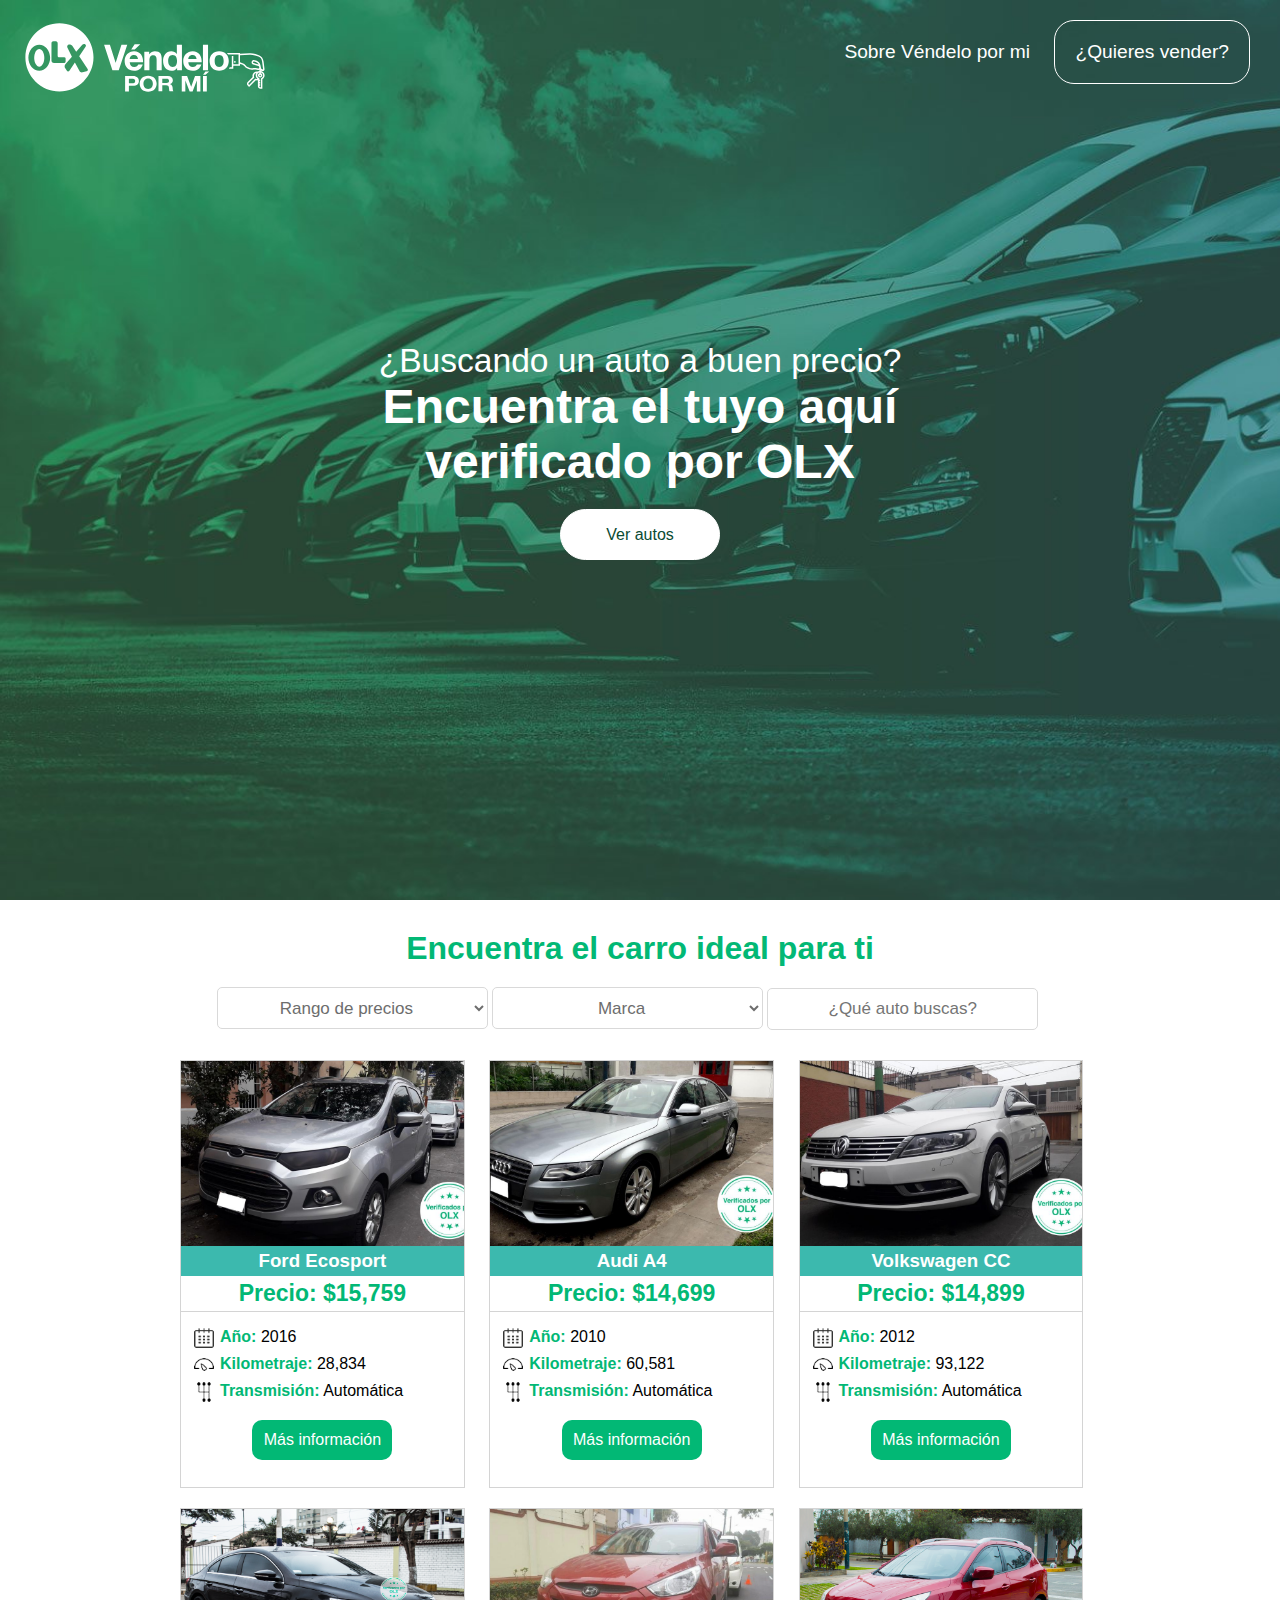
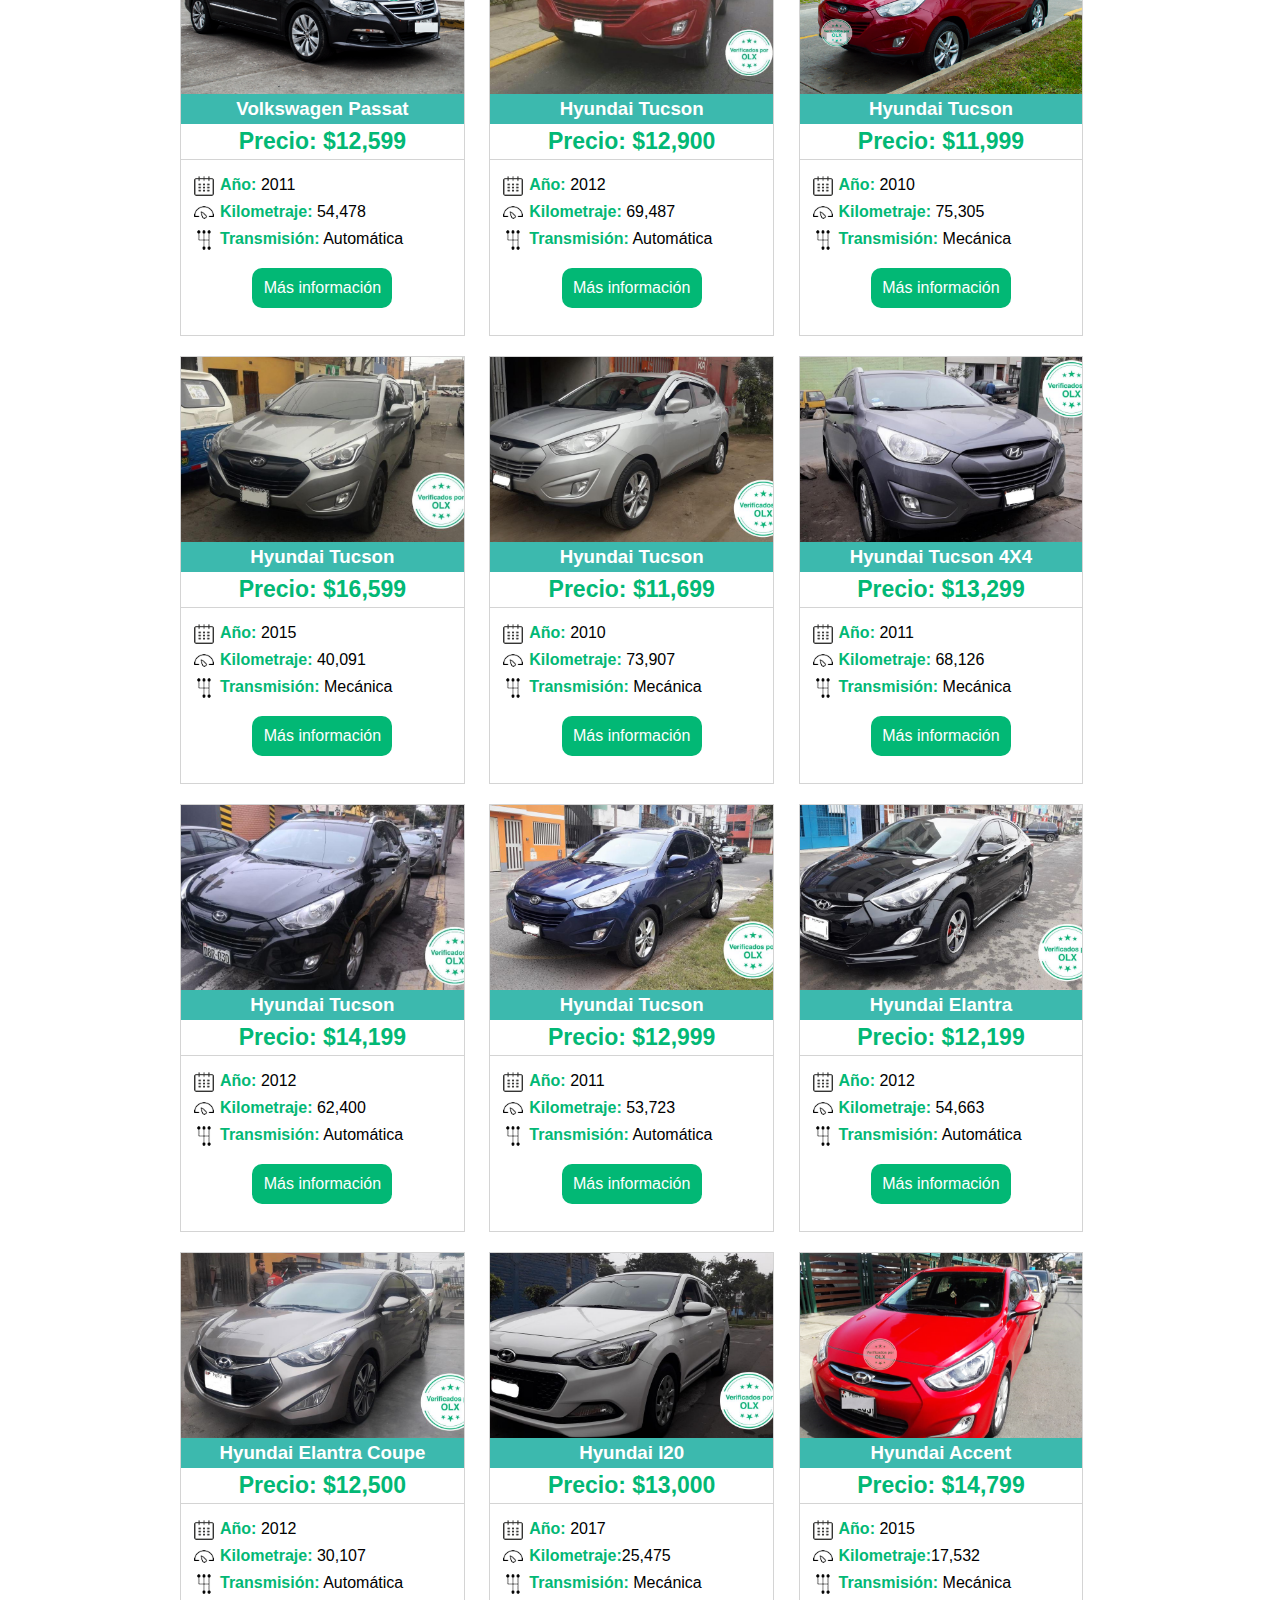
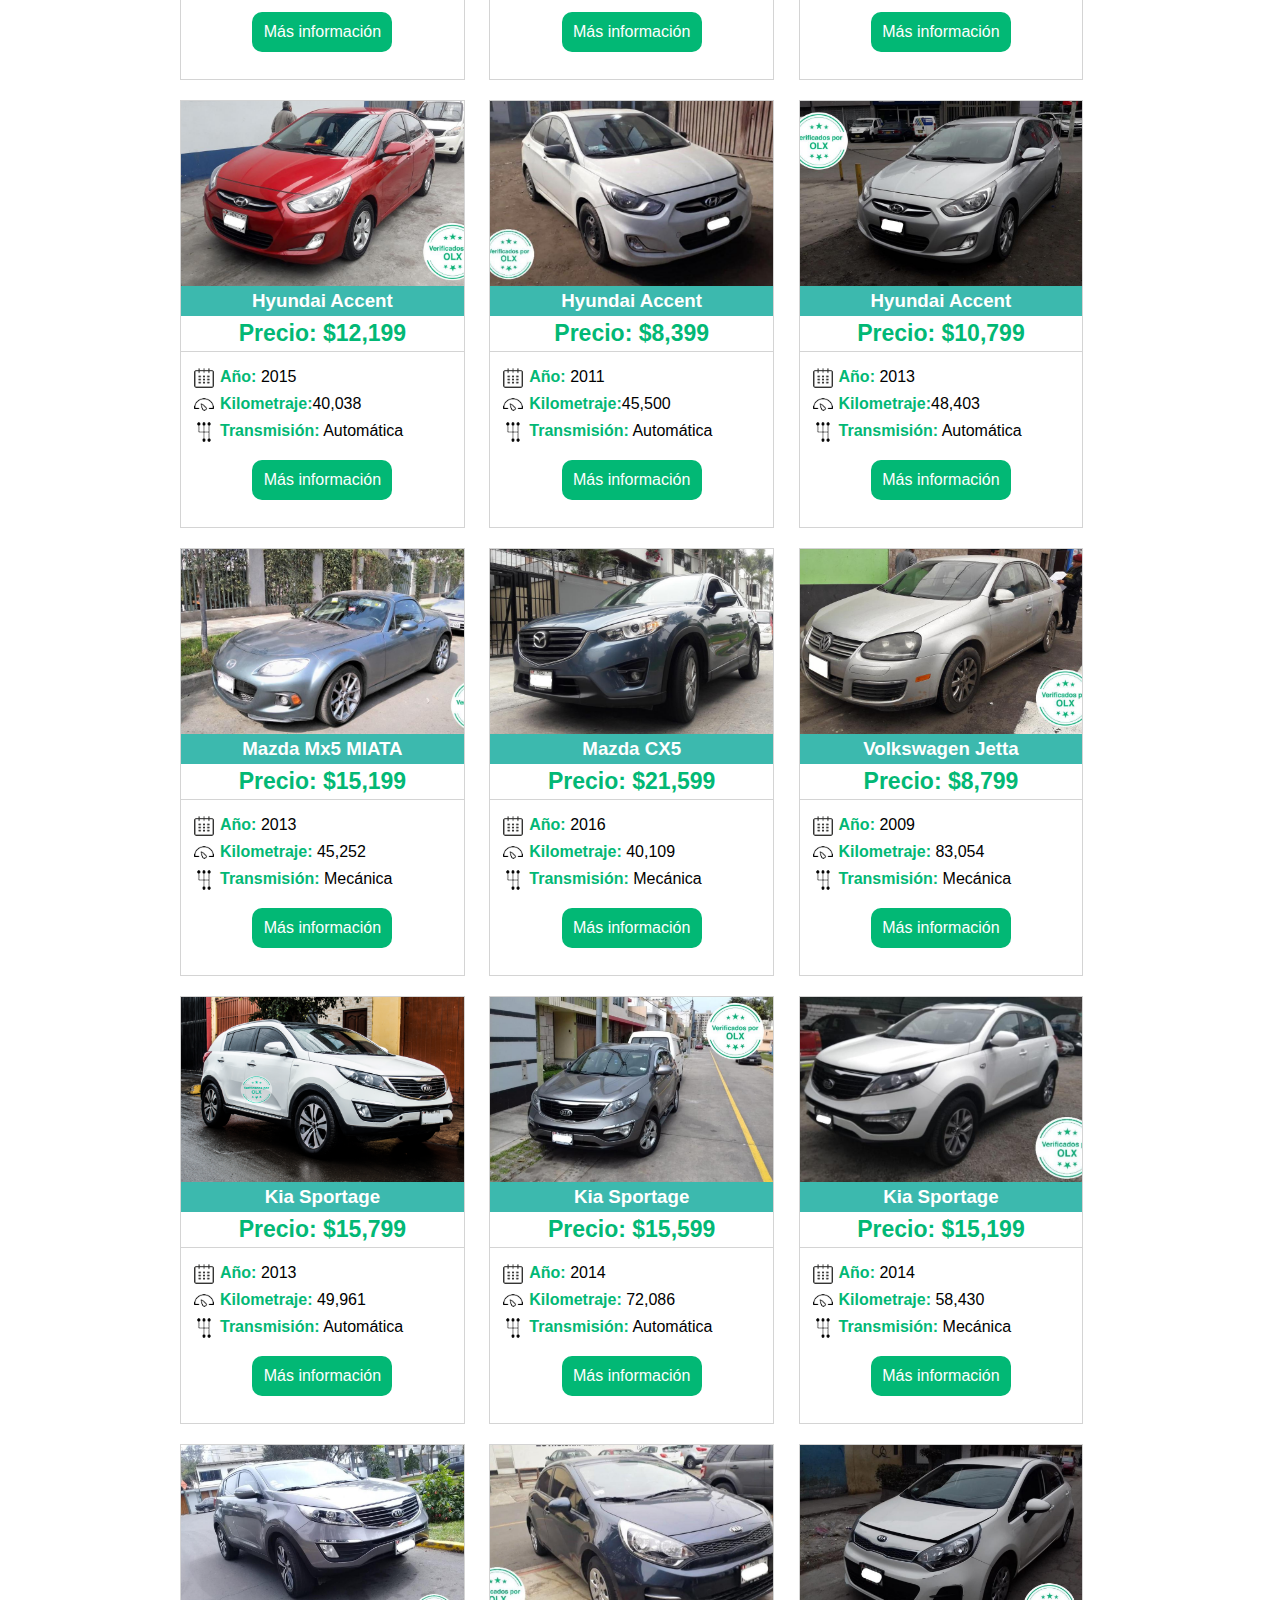
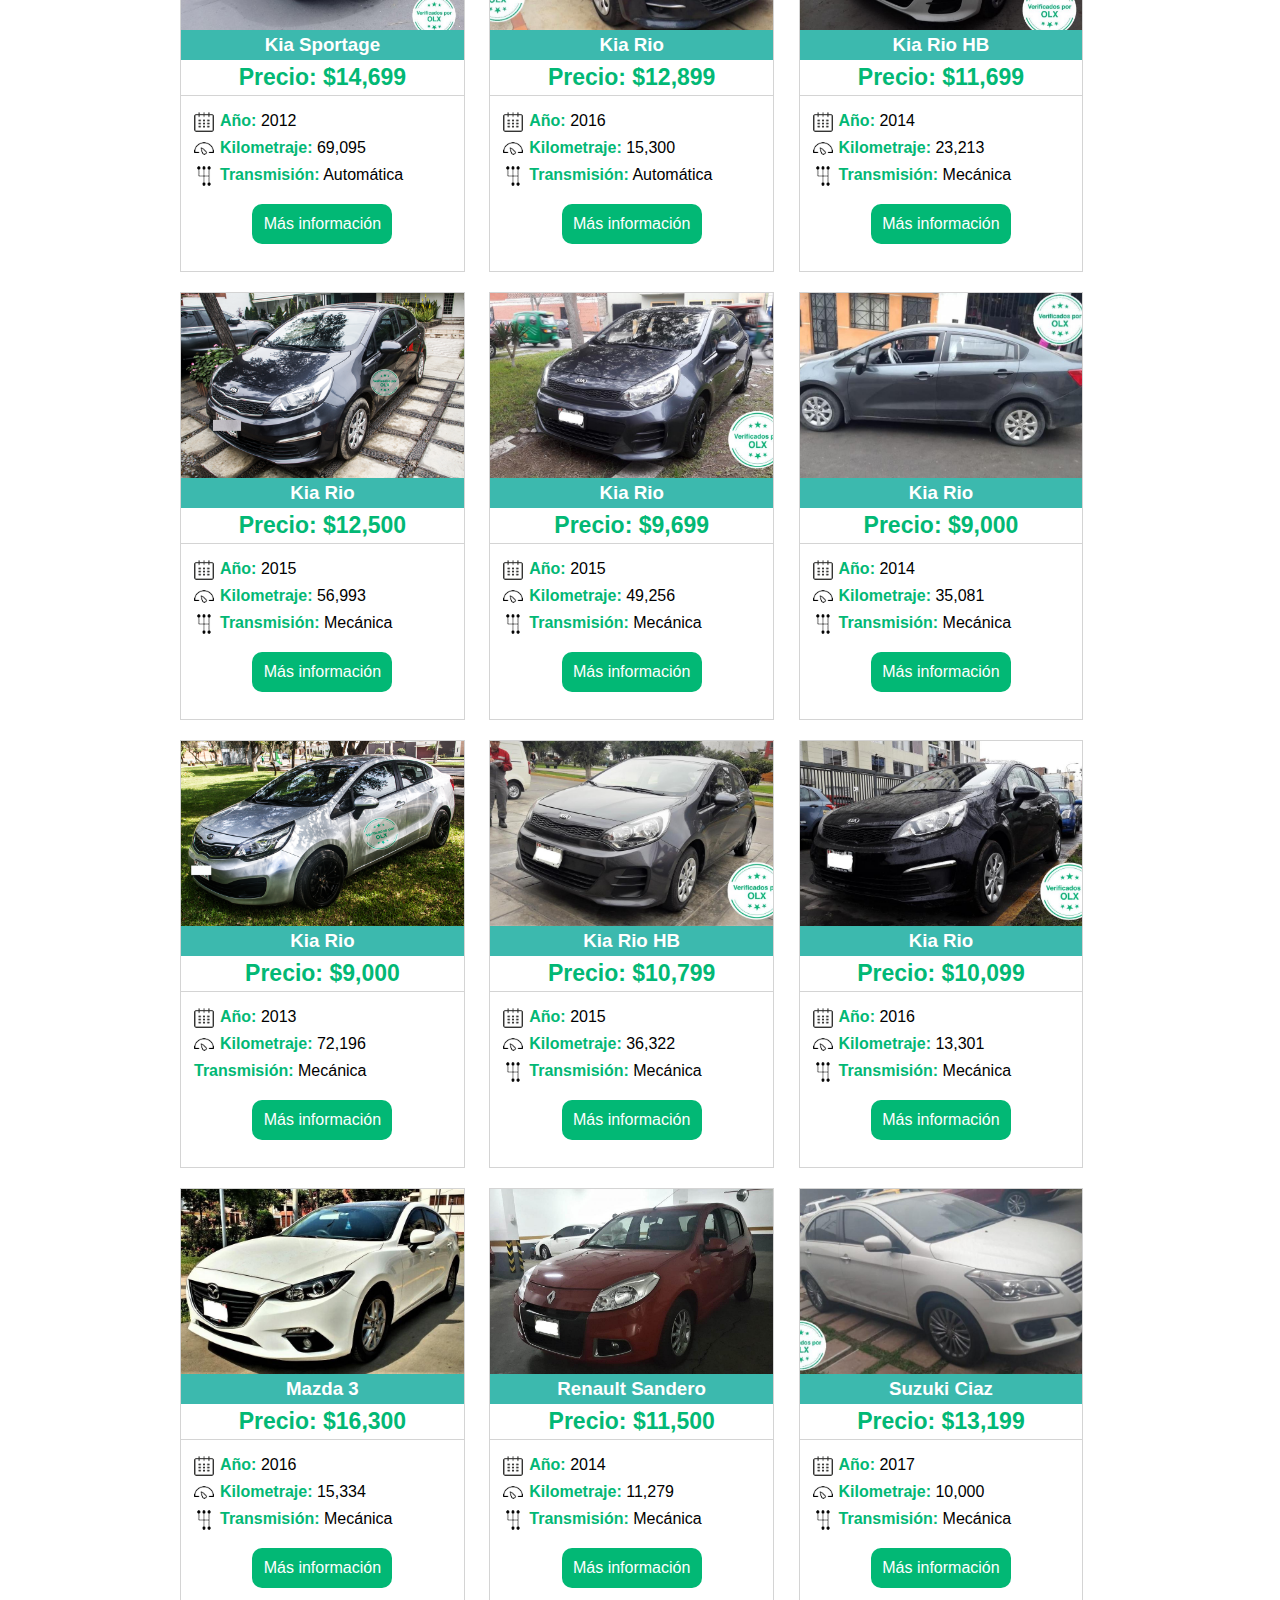
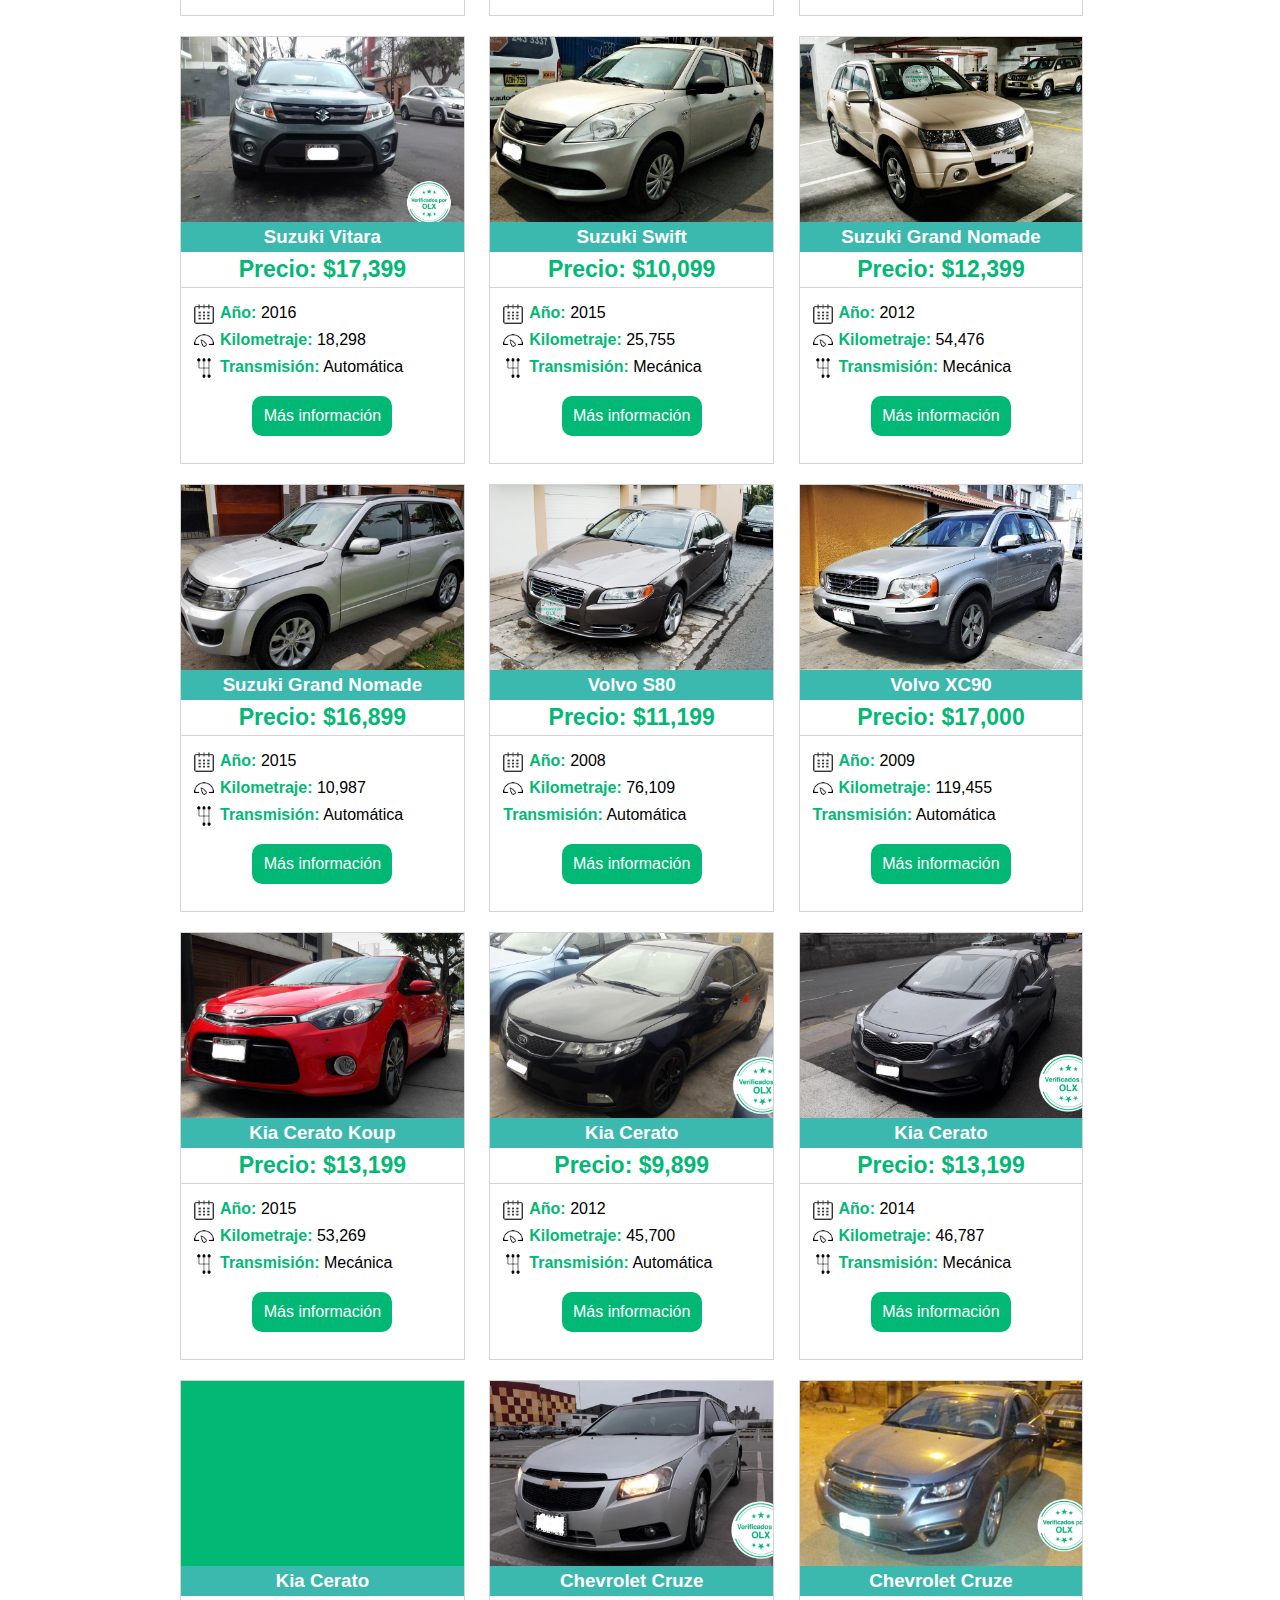
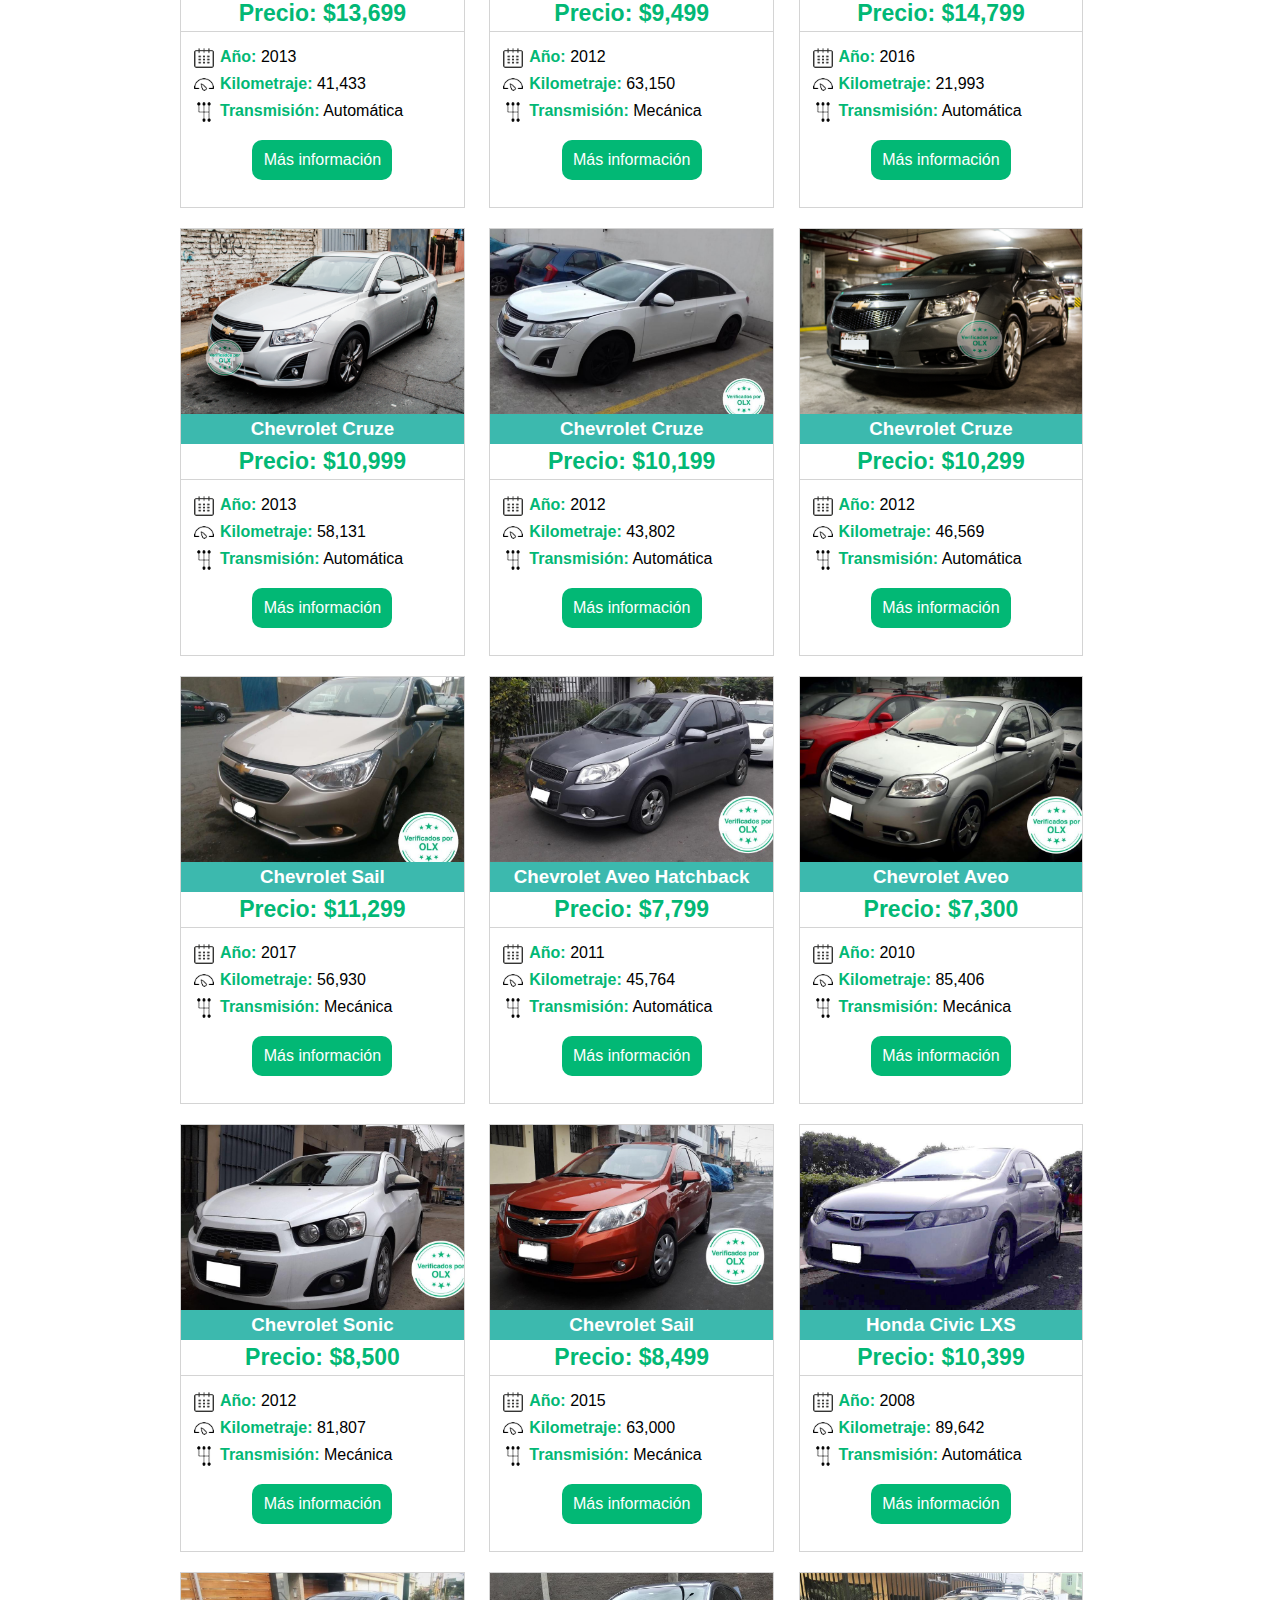
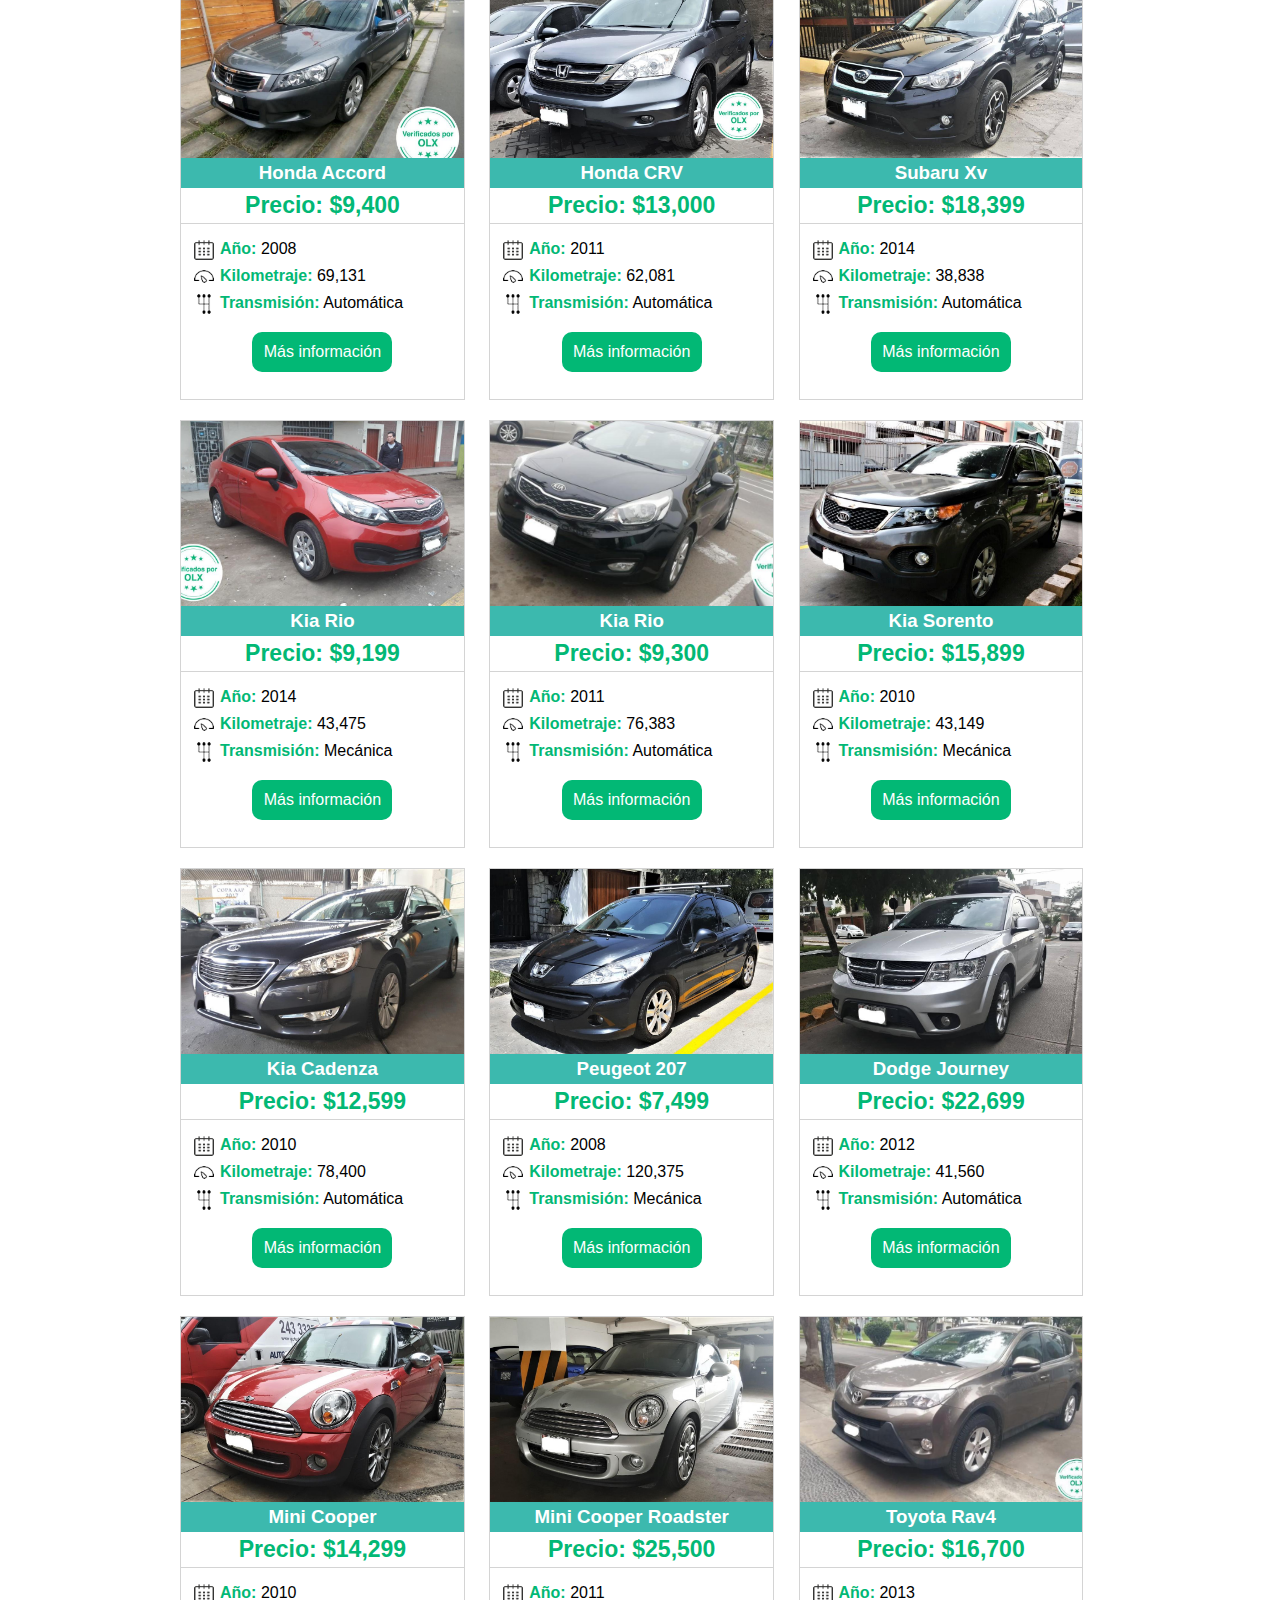
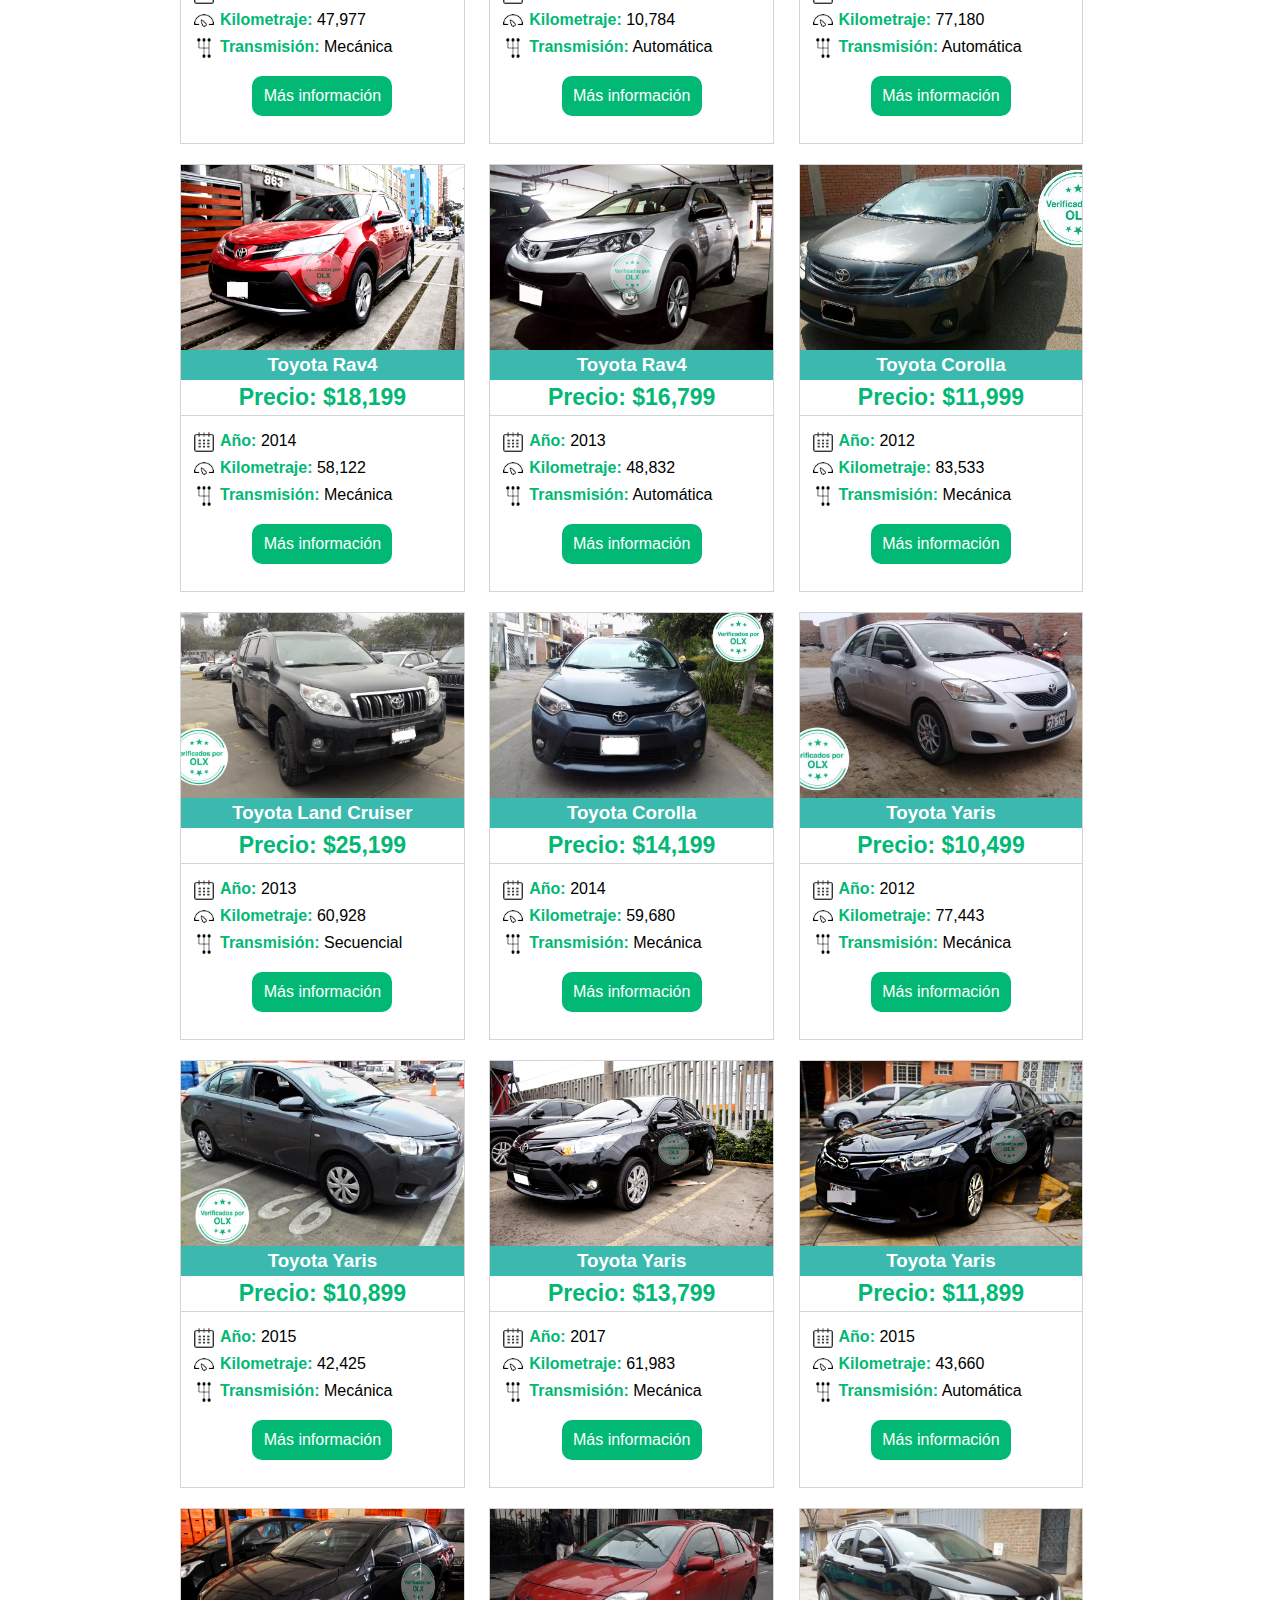
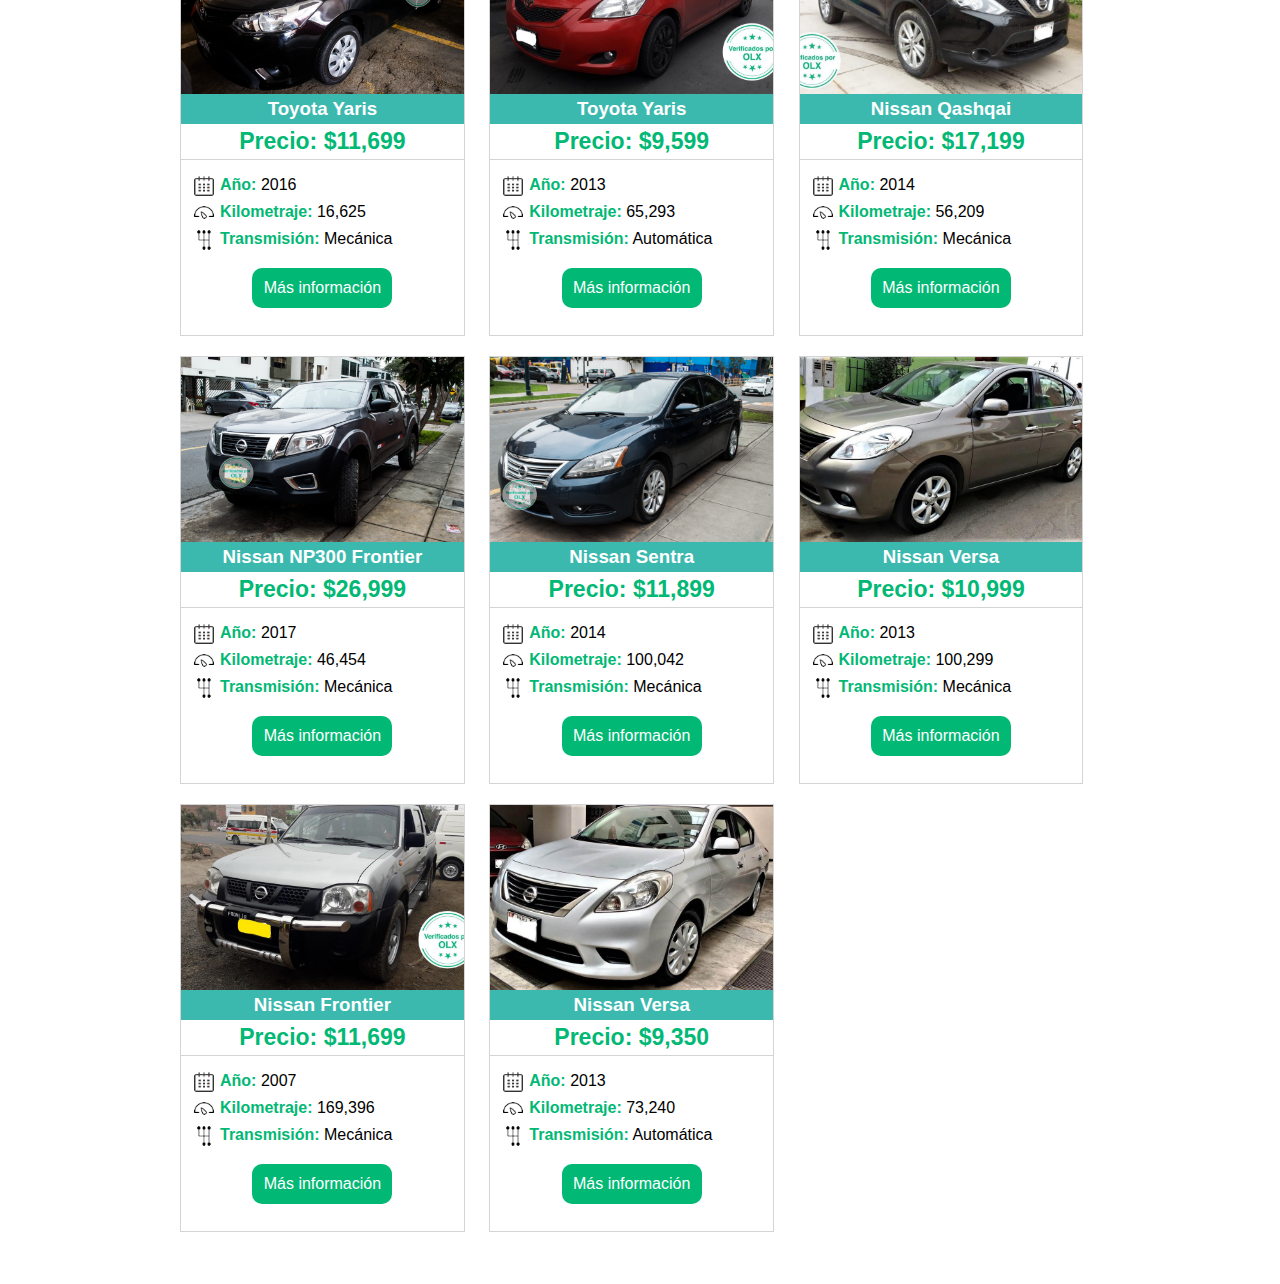
==== commit b7236bbe: "update" ====
--- a/index.html
+++ b/index.html
@@ -252,22 +252,40 @@
                     <a id="comprar-boton36" target="_blank" href="formulario.html?valor=Hyundai Tucson">Más información</a>
                 </ul>
             </div>
-
-
             <div class="mix rangodos hyundai item" data-mark="hyundai,hyundai tucson,tucson">
-                <div class="imagen-auto" style="background-image:url(img/carros/220818-hyundai-tucson.jpg); background-size:cover; background-position:center; background-repeat:no-repeat;"></div>
+                <div class="imagen-auto" style="background-image:url(img/carros/280818-hyundai-tucson2.png); background-size:cover; background-position:center; background-repeat:no-repeat;"></div>
                 <h3>Hyundai Tucson</h3>
-                <h2>Precio: $12,500</h2>
-                <ul>
-                    <li>
-                        <div class="ano"></div>
-                        <b>Año:</b> 2011</li>
-                    <li>
-                        <div class="kilometraje"></div>
-                        <b>Kilometraje:</b> 75,000</li>
-                    <li>
-                        <div class="transmision"></div>
-                        <b>Transmisión:</b> Automática</li>
+                <h2>Precio: $11,999</h2>
+                <ul>
+                    <li>
+                        <div class="ano"></div>
+                        <b>Año:</b> 2010</li>
+                    <li>
+                        <div class="kilometraje"></div>
+                        <b>Kilometraje:</b> 75,305</li>
+                    <li>
+                        <div class="transmision"></div>
+                        <b>Transmisión:</b> Mecánica</li>
+                    <a id="comprar-boton36" target="_blank" href="formulario.html?valor=Hyundai Tucson">Más información</a>
+                </ul>
+            </div>
+
+
+
+            <div class="mix rangodos hyundai item" data-mark="hyundai,hyundai tucson,tucson">
+                <div class="imagen-auto" style="background-image:url(img/carros/280818-hyundai-tucson.jpg); background-size:cover; background-position:center; background-repeat:no-repeat;"></div>
+                <h3>Hyundai Tucson</h3>
+                <h2>Precio: $16,599</h2>
+                <ul>
+                    <li>
+                        <div class="ano"></div>
+                        <b>Año:</b> 2015</li>
+                    <li>
+                        <div class="kilometraje"></div>
+                        <b>Kilometraje:</b> 40,091</li>
+                    <li>
+                        <div class="transmision"></div>
+                        <b>Transmisión:</b> Mecánica</li>
                     <a id="comprar-boton36" target="_blank" href="formulario.html?valor=Hyundai Tucson">Más información</a>
                 </ul>
             </div>
@@ -572,23 +590,6 @@
                 </ul>
             </div>
 
-            <div class="mix rangocero kia item" data-mark="kia picanto, picanto,10000,kia">
-                <div class="imagen-auto" style="background-image:url(img/carros/270818-kia-picanto.png); background-size:cover; background-position:center; background-repeat:no-repeat;"></div>
-                <h3>Kia Picanto</h3>
-                <h2>Precio: $6,499</h2>
-                <ul>
-                    <li>
-                        <div class="ano"></div>
-                        <b>Año:</b> 2012</li>
-                    <li>
-                        <div class="kilometraje"></div>
-                        <b>Kilometraje:</b> 76,288</li>
-                    <li>
-                        <div class="transmision"></div>
-                        <b>Transmisión:</b> Mecánica</li>
-                    <a id="comprar-boton52" target="_blank" href="formulario.html?valor=Kia Picanto">Más información</a>
-                </ul>
-            </div>
 
 
 
@@ -975,6 +976,23 @@
             <!-- Termina Grupo 1 -->
 
 
+            <div class="mix rangotres volvo item" data-mark="volvo,11000,10000, volvo S80, S80">
+                <div class="imagen-auto" style="background-image:url(img/carros/280818-volvos80.png); background-size:cover; background-position:center; background-repeat:no-repeat;"></div>
+                <h3>Volvo S80</h3>
+                <h2>Precio: $11,199</h2>
+                <ul>
+                    <li>
+                        <div class="ano"></div>
+                        <b>Año:</b> 2008</li>
+                    <li>
+                        <div class="kilometraje"></div>
+                        <b>Kilometraje:</b> 76,109</li>
+                    <li>
+                        <b>Transmisión:</b> Automática</li>
+                    <a id="comprar-boton11" target="_blank" href="formulario.html?valor=Volvo S80" >Más información</a>
+                </ul>
+            </div>
+
 
 
             <div class="mix rangotres volvo item" data-mark="volvo,18900,20000, volvo xc90, xc90">
@@ -1033,24 +1051,7 @@
             </div>
 
 
-            <div class="mix rangodos rangocero kia item" data-mark="Cerato,cerato,kia Cerato, Kia cerato, kia cerato">
-                <div class="imagen-auto" style="background-image:url(img/carros/220818-kia-cerato2.jpg); background-size:cover; background-position:center; background-repeat:no-repeat;"></div>
-                <h3>Kia Cerato </h3>
-                <h2>Precio: $11,000</h2>
-                <ul>
-                    <li>
-                        <div class="ano"></div>
-                        <b>Año:</b> 2012</li>
-                    <li>
-                        <div class="kilometraje"></div>
-                        <b>Kilometraje:</b> 58,344</li>
-                    <li>
-                        <div class="transmision"></div>
-                        <b>Transmisión:</b> Mecánica</li>
-                    <a id="comprar-boton48" target="_blank" href="formulario.html?valor=Kia Cerato">Más información</a>
-                </ul>
-            </div>
-
+            
 
             <div class="mix rangouno kia item" data-mark="Cerato,cerato,kia Cerato, Kia cerato, kia cerato">
                 <div class="imagen-auto" style="background-image:url(img/carros/220818-kia-cerato.jpg); background-size:cover; background-position:center; background-repeat:no-repeat;"></div>
@@ -1463,23 +1464,7 @@
                 </ul>
             </div>
 
-            <div class="mix rangodos kia item" data-mark="kia cadenza, cadenza,10000,kia">
-                <div class="imagen-auto" style="background-image:url(img/carros/170718-cadenza2.jpg); background-size:cover; background-position:center; background-repeat:no-repeat;"></div>
-                <h3>Kia Cadenza</h3>
-                <h2>Precio: $14,699</h2>
-                <ul>
-                    <li>
-                        <div class="ano"></div>
-                        <b>Año:</b> 2010</li>
-                    <li>
-                        <div class="kilometraje"></div>
-                        <b>Kilometraje:</b> 45,276</li>
-                    <li>
-                        <div class="transmision"></div>
-                        <b>Transmisión:</b> Automática</li>
-                    <a id="comprar-boton52" target="_blank" href="formulario.html?valor=Kia Cadenza">Más información</a>
-                </ul>
-            </div>
+            
 
 
 
@@ -1682,23 +1667,65 @@
             </div>
 
 
-                 <div class="mix rangouno toyota item" data-mark="toyota,yaris,11000, toyota yaris">
-                <div class="imagen-auto" style="background-image:url(img/carros/160818-toyota-yaris-1.jpg); background-size:cover; background-position:center; background-repeat:no-repeat;"></div>
+               
+            <div class="mix rangouno toyota item" data-mark="toyota,yaris,11000, toyota yaris">
+                <div class="imagen-auto" style="background-image:url(img/carros/280818-toyota-yaris.jpg); background-size:cover; background-position:center; background-repeat:no-repeat;"></div>
                 <h3>Toyota Yaris</h3>
-                <h2>Precio: $11,199</h2>
+                <h2>Precio: $10,499</h2>
+                <ul>
+                    <li>
+                        <div class="ano"></div>
+                        <b>Año:</b> 2012</li>
+                    <li>
+                        <div class="kilometraje"></div>
+                        <b>Kilometraje:</b> 77,443</li>
+                    <li>
+                        <div class="transmision"></div>
+                        <b>Transmisión:</b> Mecánica</li>
+                    <a id="comprar-boton35" target="_blank" href="formulario.html?valor=Toyota Yaris" >Más información</a>
+                </ul>
+            </div>
+
+
+            <div class="mix rangouno toyota item" data-mark="toyota,yaris,11000, toyota yaris">
+                <div class="imagen-auto" style="background-image:url(img/carros/280818-toyota-yaris3.jpg); background-size:cover; background-position:center; background-repeat:no-repeat;"></div>
+                <h3>Toyota Yaris</h3>
+                <h2>Precio: $10,899</h2>
                 <ul>
                     <li>
                         <div class="ano"></div>
                         <b>Año:</b> 2015</li>
                     <li>
                         <div class="kilometraje"></div>
-                        <b>Kilometraje:</b> 31,310</li>
+                        <b>Kilometraje:</b> 42,425</li>
                     <li>
                         <div class="transmision"></div>
                         <b>Transmisión:</b> Mecánica</li>
                     <a id="comprar-boton35" target="_blank" href="formulario.html?valor=Toyota Yaris" >Más información</a>
                 </ul>
             </div>
+
+
+
+
+            <div class="mix rangodos toyota item" data-mark="toyota,yaris,11000, toyota yaris">
+                <div class="imagen-auto" style="background-image:url(img/carros/280818-toyota-yaris2.png); background-size:cover; background-position:center; background-repeat:no-repeat;"></div>
+                <h3>Toyota Yaris</h3>
+                <h2>Precio: $13,799</h2>
+                <ul>
+                    <li>
+                        <div class="ano"></div>
+                        <b>Año:</b> 2017</li>
+                    <li>
+                        <div class="kilometraje"></div>
+                        <b>Kilometraje:</b> 61,983</li>
+                    <li>
+                        <div class="transmision"></div>
+                        <b>Transmisión:</b> Mecánica</li>
+                    <a id="comprar-boton35" target="_blank" href="formulario.html?valor=Toyota Yaris" >Más información</a>
+                </ul>
+            </div>
+
 
 
 
@@ -1744,24 +1771,7 @@
 
 
 
-            <div class="mix rangounos toyota item" data-mark="toyota,yaris,12000, toyota yaris">
-                <div class="imagen-auto" style="background-image:url(img/carros/130818-toyota-yaris.jpg); background-size:cover; background-position:center; background-repeat:no-repeat;"></div>
-                <h3>Toyota Yaris</h3>
-                <h2>Precio: $11,599</h2>
-                <ul>
-                    <li>
-                        <div class="ano"></div>
-                        <b>Año:</b> 2016</li>
-                    <li>
-                        <div class="kilometraje"></div>
-                        <b>Kilometraje:</b> 20,490</li>
-                    <li>
-                        <div class="transmision"></div>
-                        <b>Transmisión:</b> Mecánica</li>
-                    <a id="comprar-boton35" target="_blank" href="formulario.html?valor=Toyota Yaris">Más información</a>
-                </ul>
-            </div>
-
+            
 
 
             <div class="mix rangocero toyota item" data-mark="toyota,yaris,19000, toyota yaris">
@@ -1801,6 +1811,24 @@
                 </ul>
             </div>
 
+            <div class="mix rangocinco nissan item" data-mark="nissan,frontier,nissan np300 frontier">
+                <div class="imagen-auto" style="background-image:url(img/carros/280818-nissan-np300-frontier.png); background-size:cover; background-position:center; background-repeat:no-repeat;"></div>
+                <h3>Nissan NP300 Frontier</h3>
+                <h2>Precio: $26,999</h2>
+                <ul>
+                    <li>
+                        <div class="ano"></div>
+                        <b>Año:</b> 2017</li>
+                    <li>
+                        <div class="kilometraje"></div>
+                        <b>Kilometraje:</b> 46,454</li>
+                    <li>
+                        <div class="transmision"></div>
+                        <b>Transmisión:</b> Mecánica</li>
+                    <a id="comprar-boton40" target="_blank" href="formulario.html?valor=Nissan NP300 Frontier">Más información</a>
+                </ul>
+            </div>
+
 
             <div class="mix rangouno nissan item" data-mark="nissan,sentra,nissan sentra">
                 <div class="imagen-auto" style="background-image:url(img/carros/210818-nissan-sentra.png); background-size:cover; background-position:center; background-repeat:no-repeat;"></div>
@@ -1888,7 +1916,7 @@
             <div class="mix rangouno nissan item" data-mark="nissan,15000,versa, Nissan versa">
                 <div class="imagen-auto" style="background-image:url(img/carros/versados.jpg); background-size:cover; background-position:center; background-repeat:no-repeat;"></div>
                 <h3>Nissan Versa</h3>
-                <h2>Precio: $9,899</h2>
+                <h2>Precio: $9,350</h2>
                 <ul>
                     <li>
                         <div class="ano"></div>
